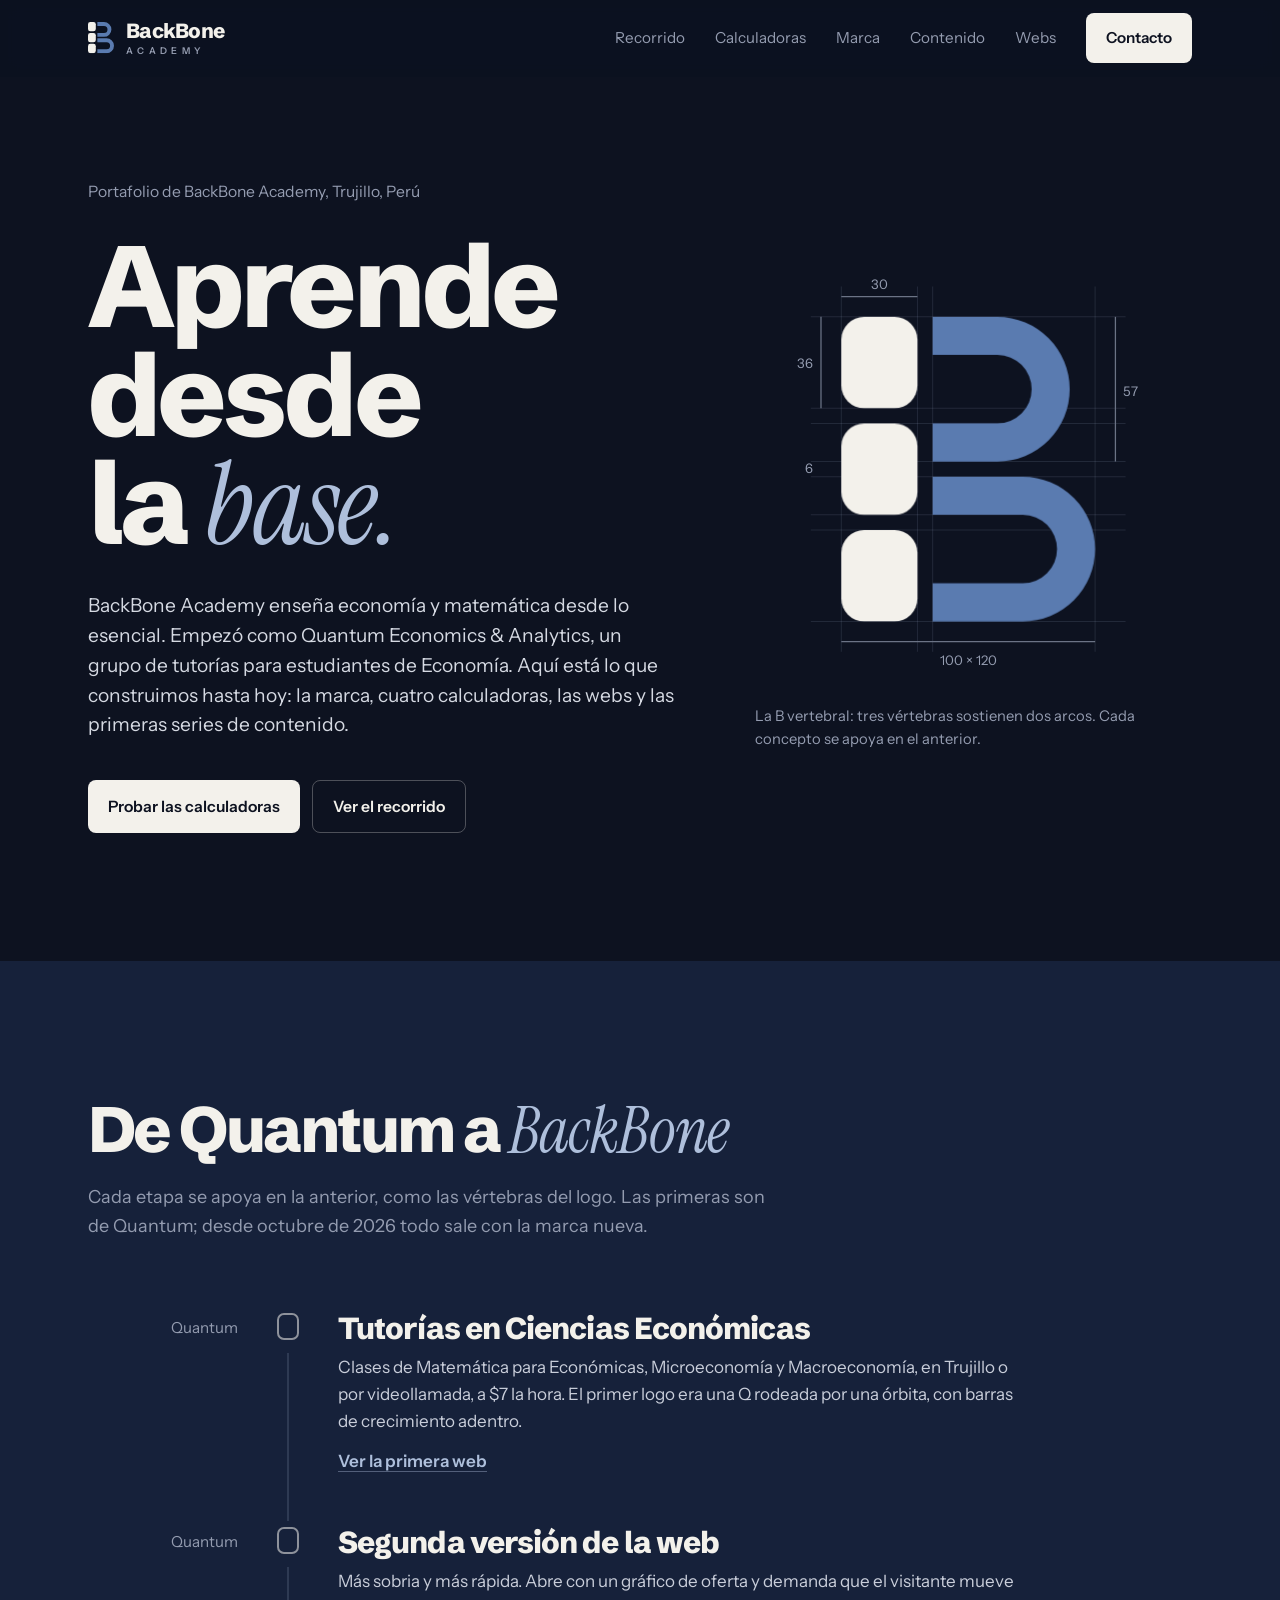
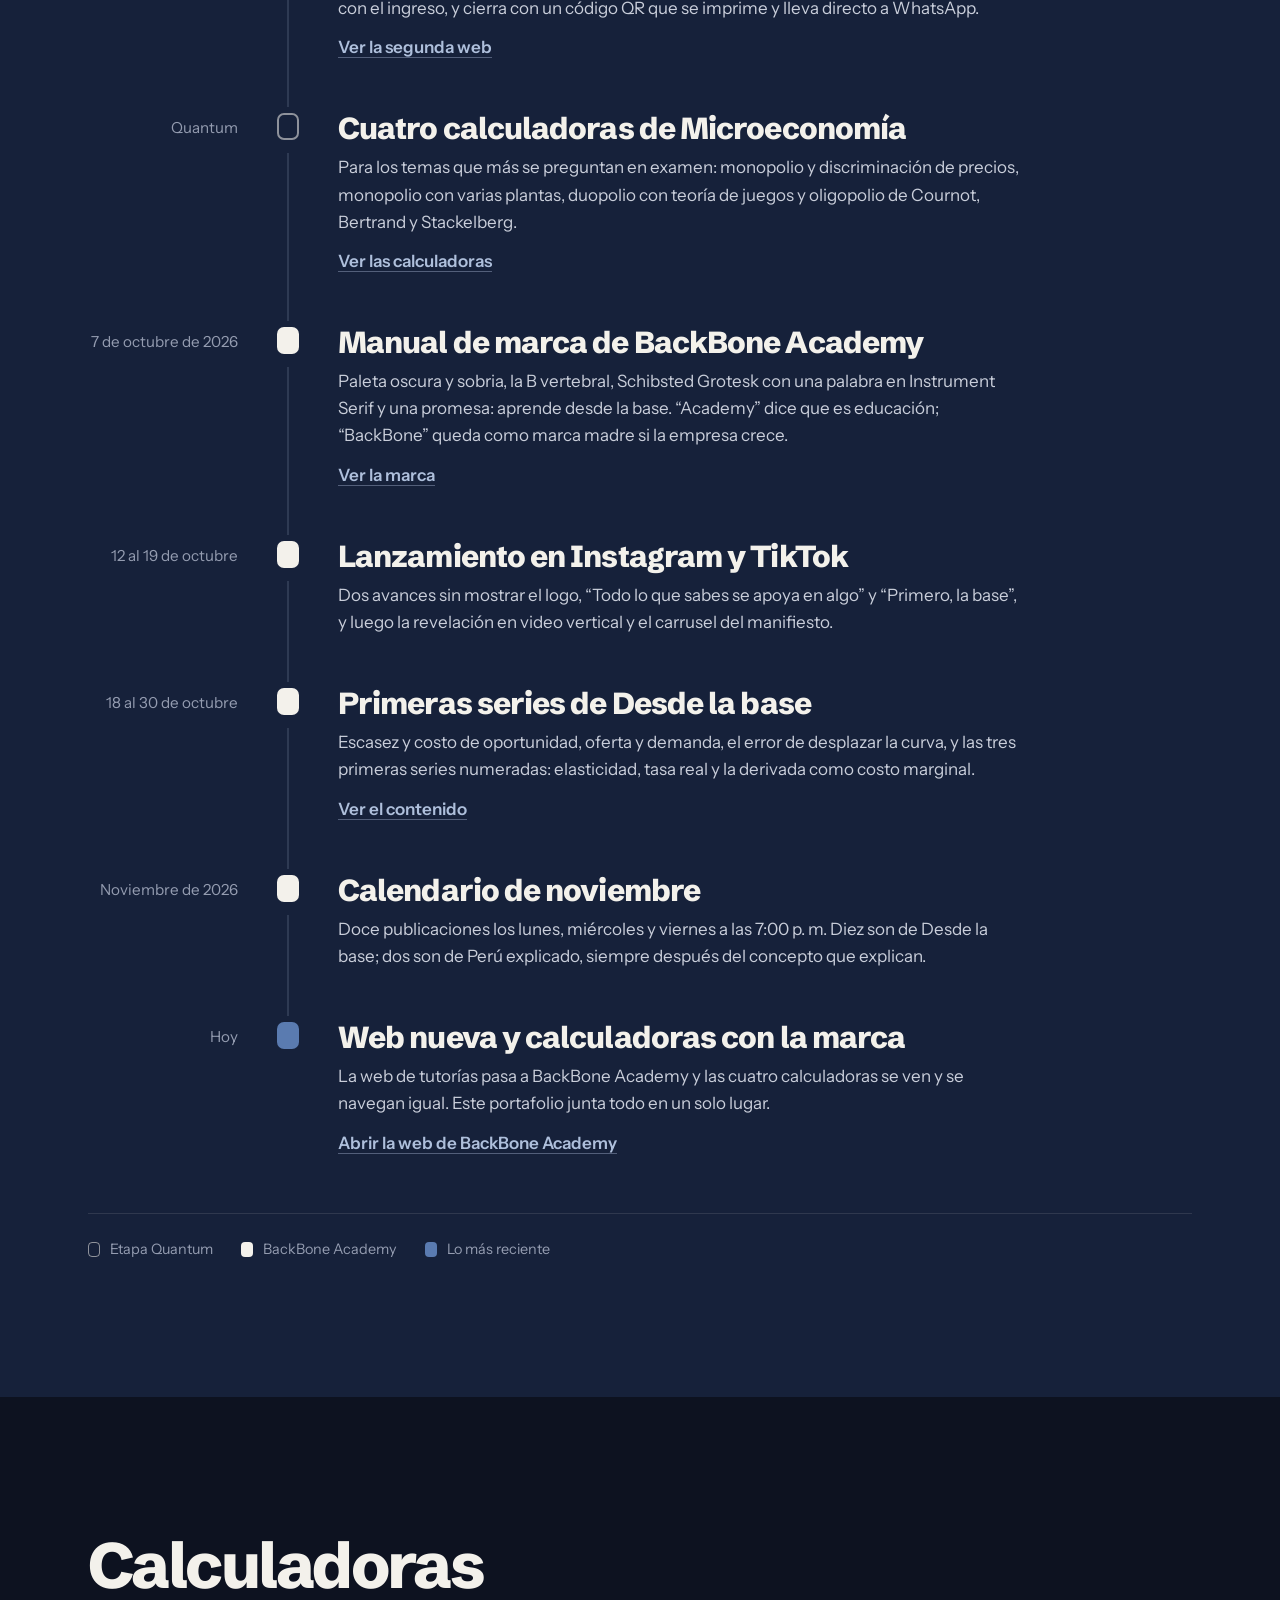
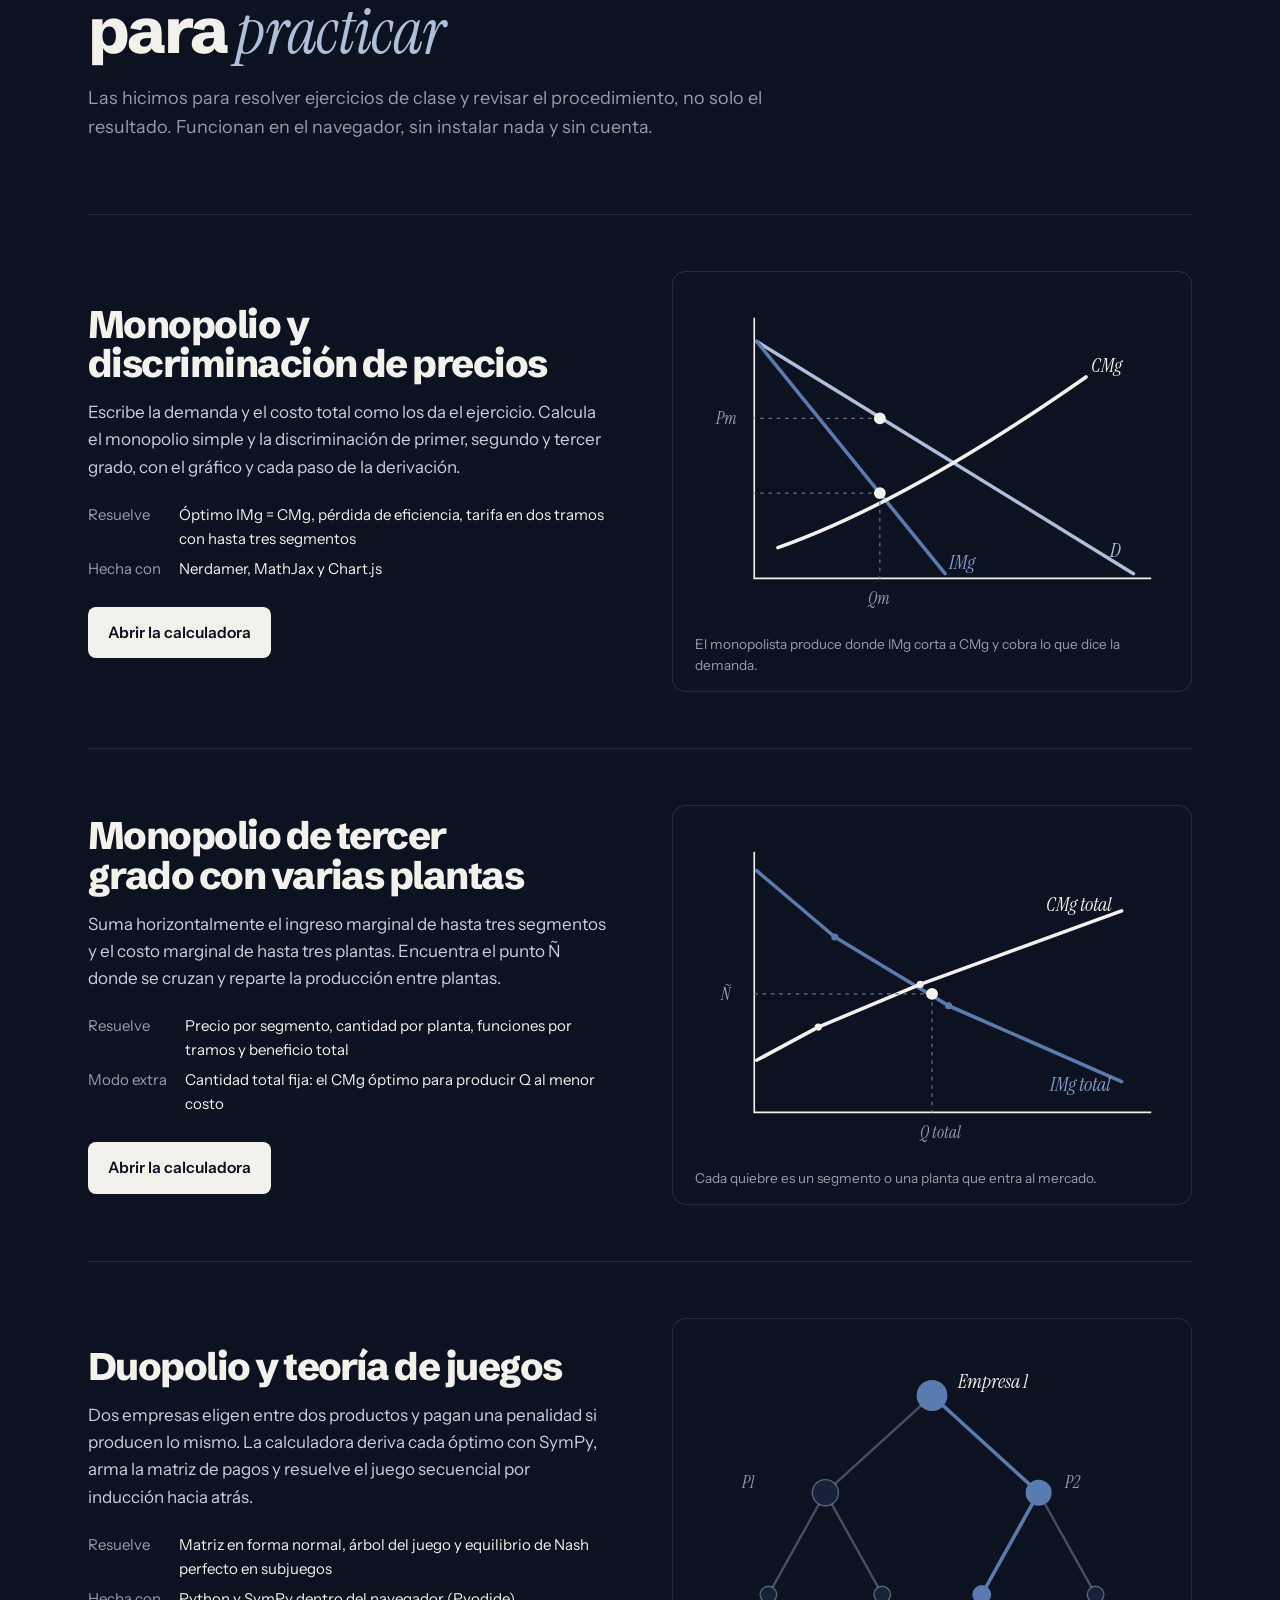
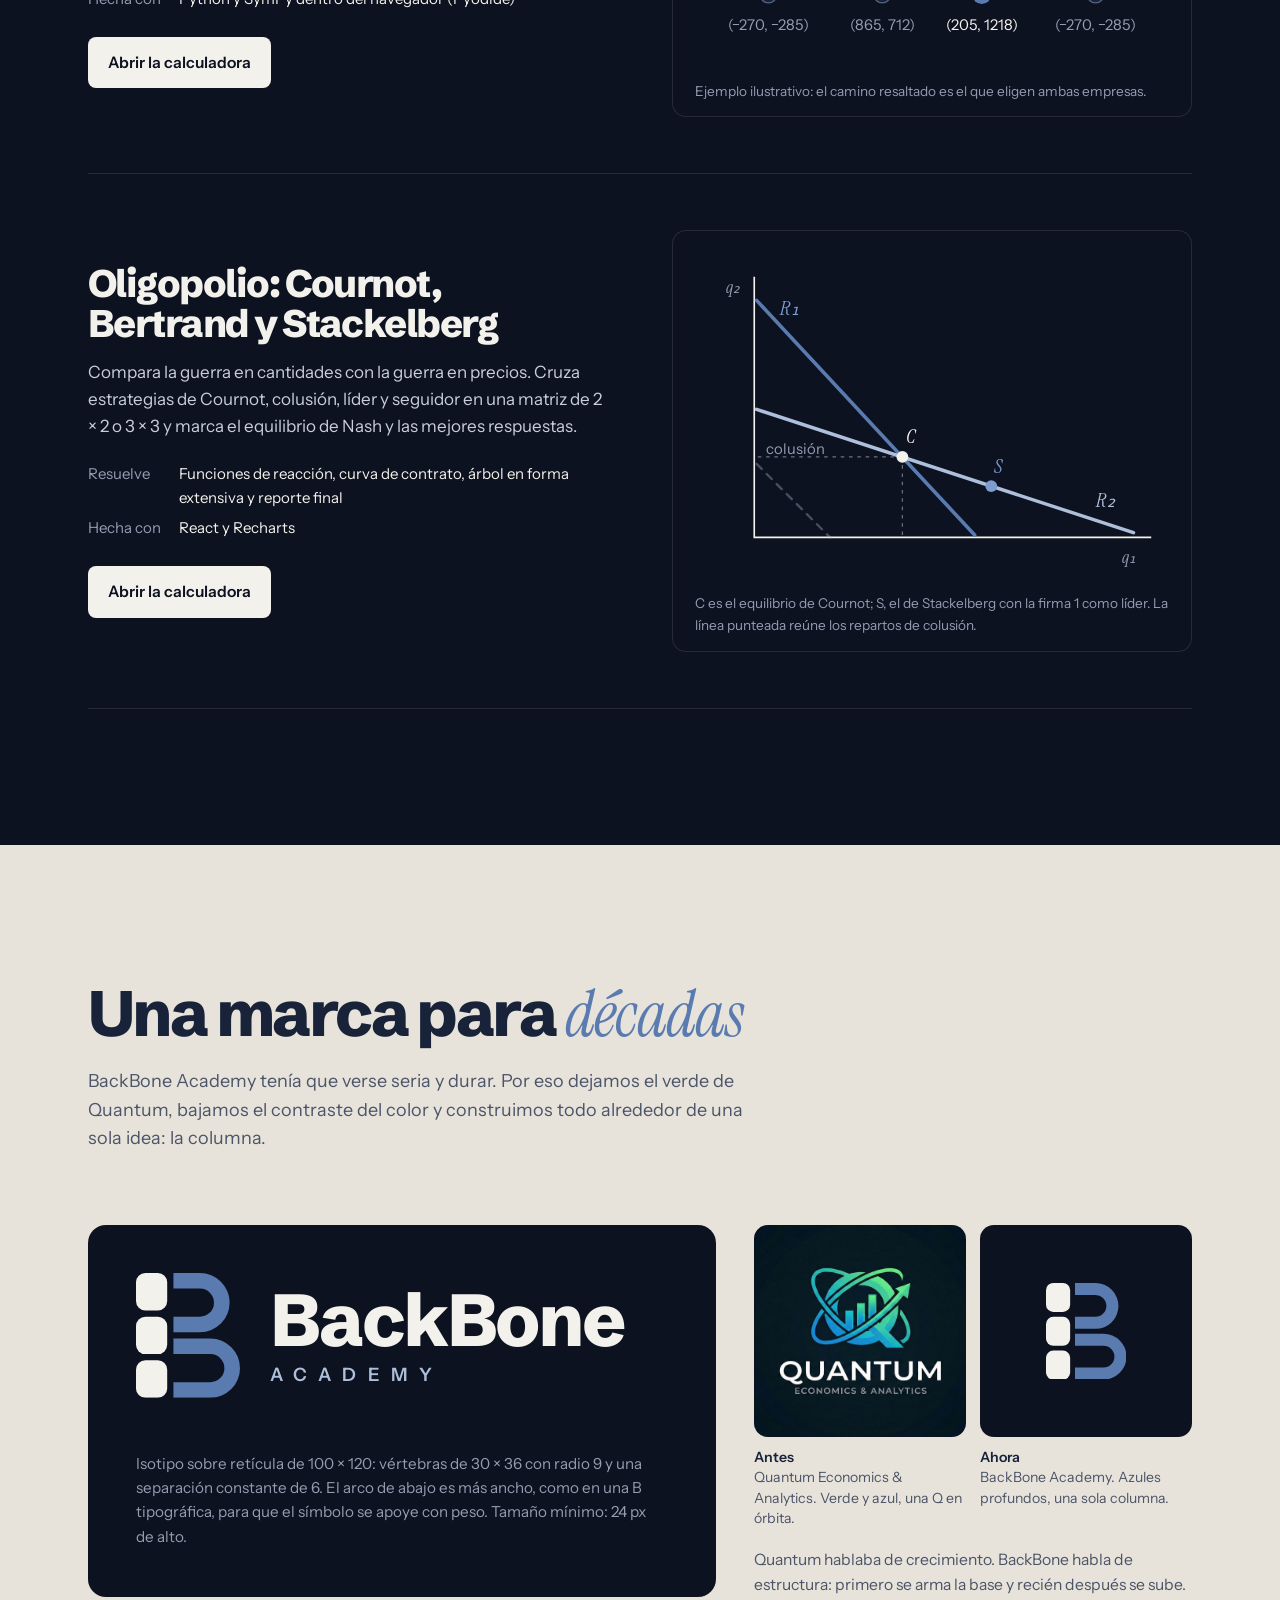
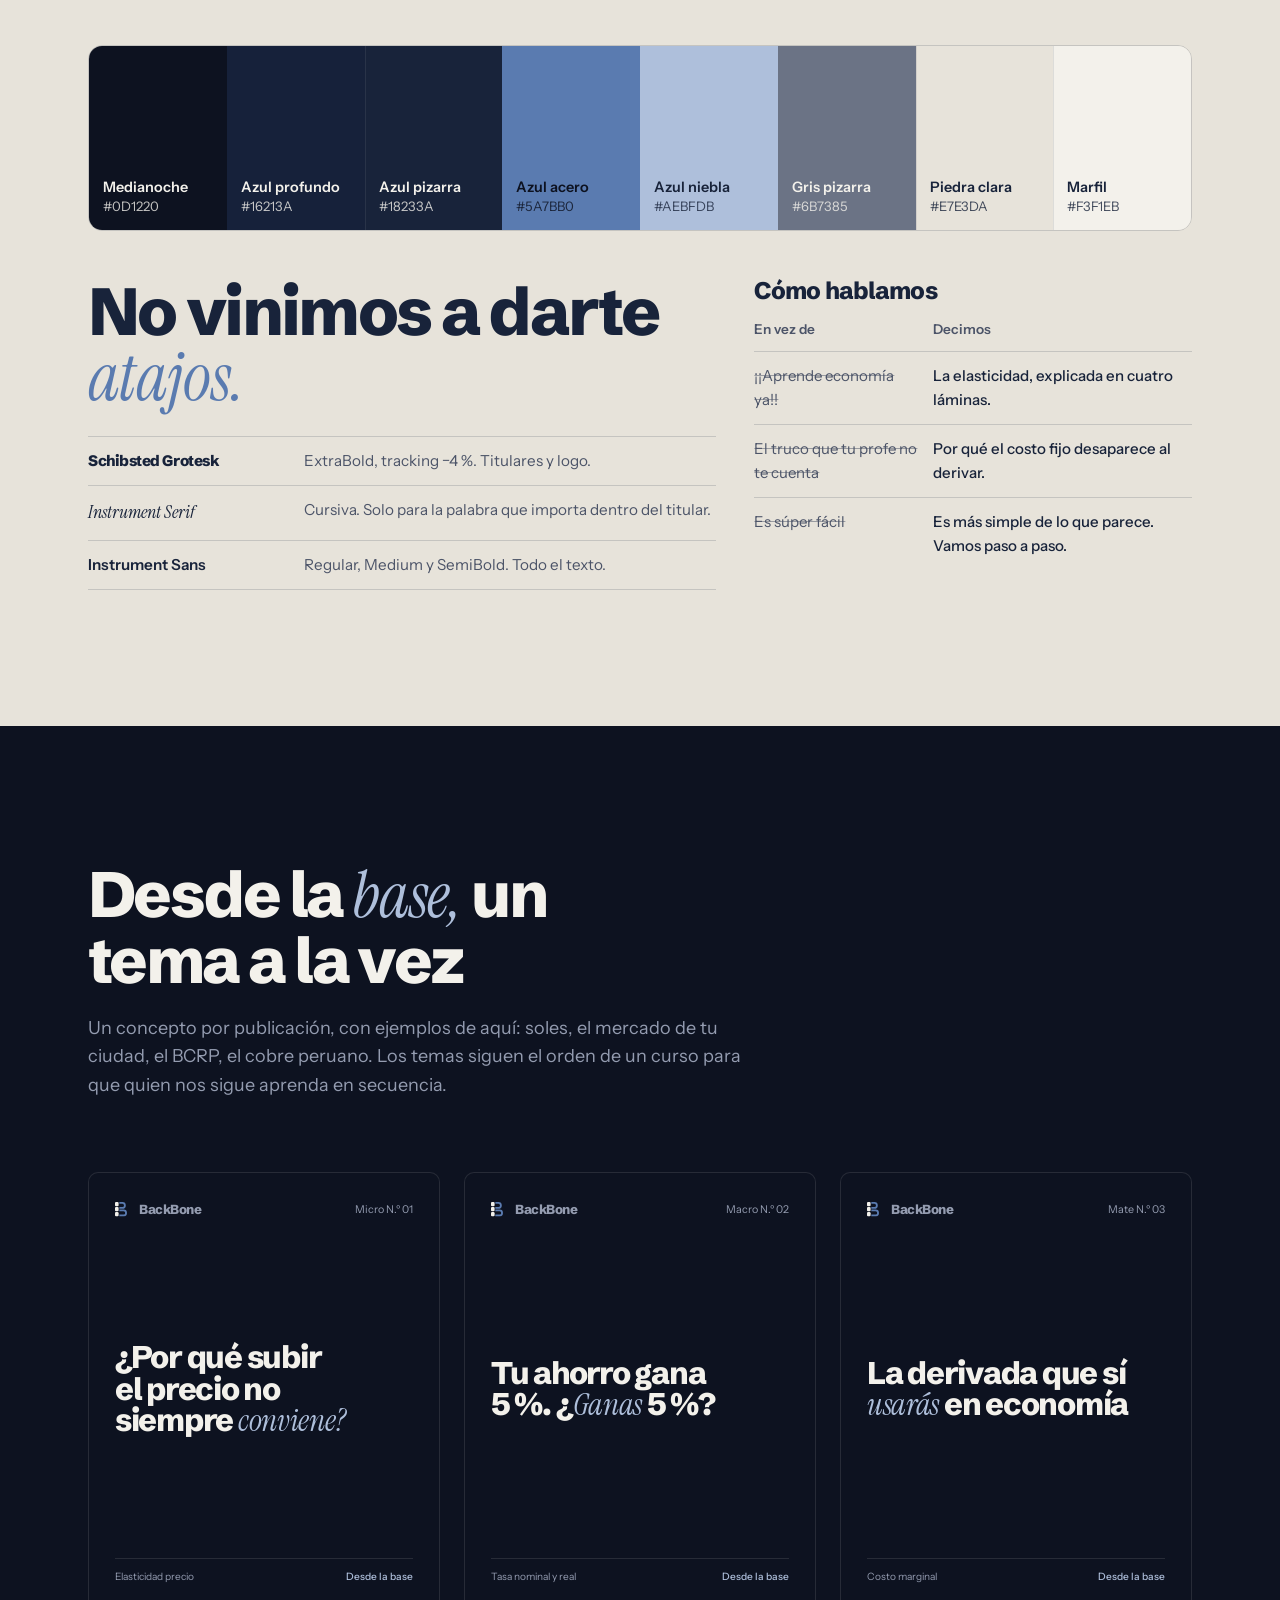
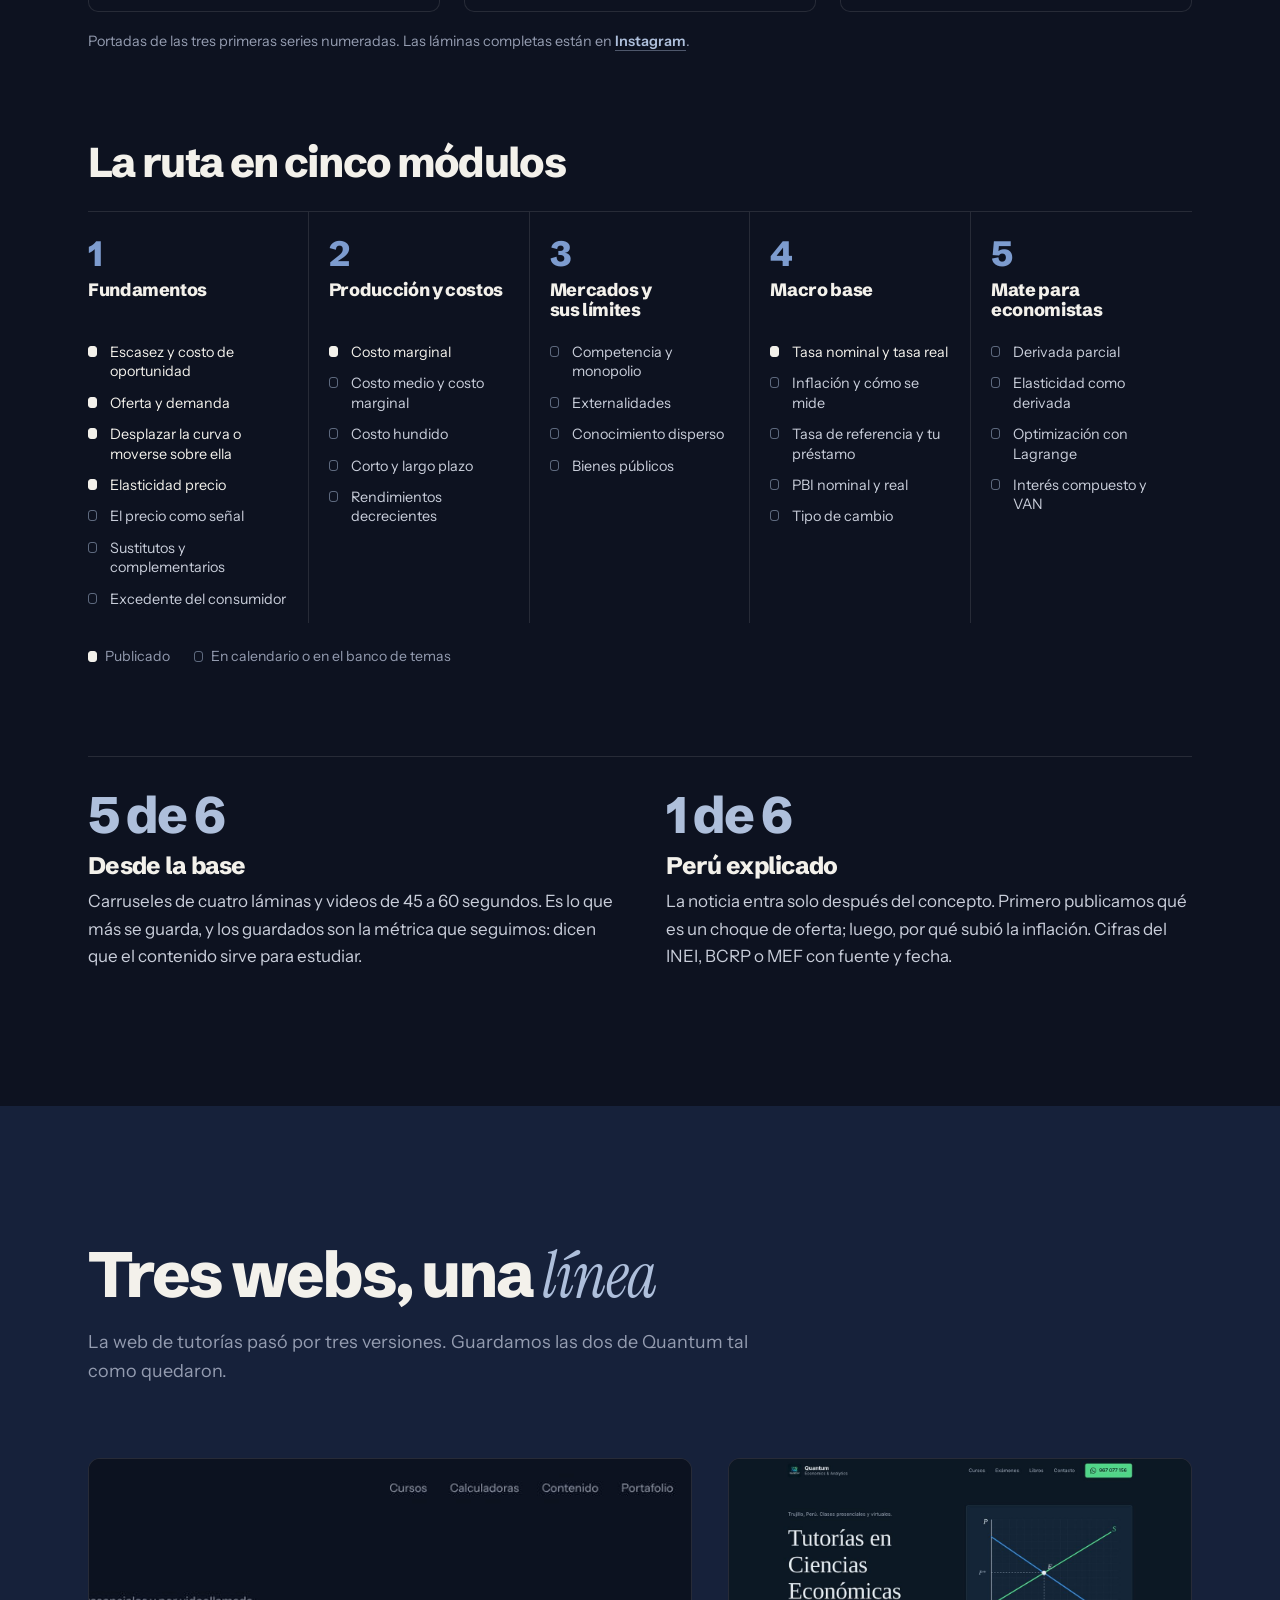
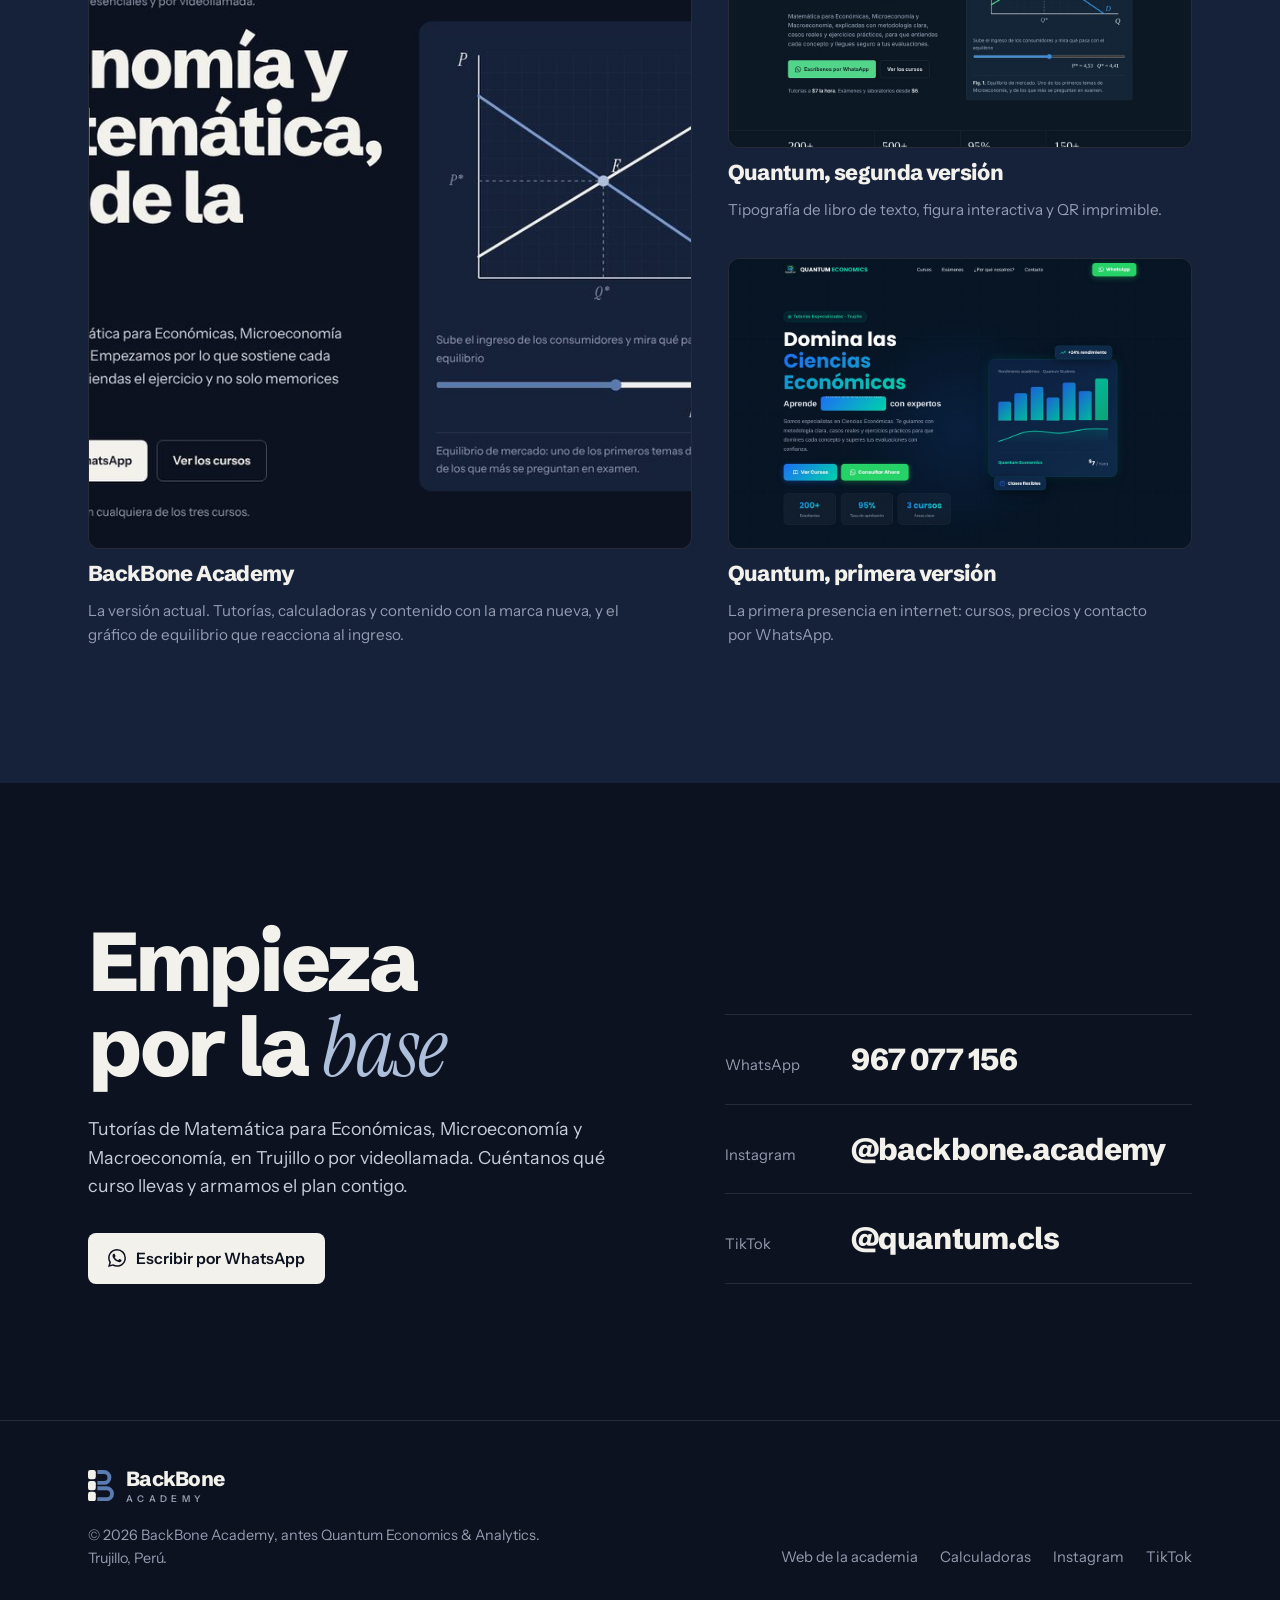
==== index.html @ a8d06985 "Portafolio de BackBone Academy (antes Quantum) Incluye el portafolio, la web de la academia con la m" ====
<!DOCTYPE html>
<html lang="es">
<head>
  <meta charset="UTF-8">
  <meta name="viewport" content="width=device-width, initial-scale=1.0">
  <title>BackBone Academy · Portafolio</title>
  <meta name="description" content="Portafolio de BackBone Academy (antes Quantum Economics & Analytics): marca, calculadoras de microeconomía, webs y contenido para aprender economía y matemática desde la base. Trujillo, Perú.">
  <meta name="theme-color" content="#0D1220">
  <meta property="og:title" content="BackBone Academy · Portafolio">
  <meta property="og:description" content="Economía y matemática, explicadas desde la base. Marca, calculadoras, webs y contenido.">
  <meta property="og:image" content="https://eduquisperodriguez-ship-it.github.io/backbone-academy/assets/img/og.png">
  <meta property="og:url" content="https://eduquisperodriguez-ship-it.github.io/backbone-academy/">
  <meta name="twitter:card" content="summary_large_image">
  <link rel="icon" href="assets/img/favicon.svg" type="image/svg+xml">
  <link rel="preload" href="assets/fonts/schibsted-grotesk-latin-800-normal.woff2" as="font" type="font/woff2" crossorigin>
  <link rel="stylesheet" href="assets/css/fuentes.css">
  <link rel="stylesheet" href="assets/css/backbone.css">

  <style>
    /* ── Hero ───────────────────────────────── */
    .hero { padding: clamp(56px, 8vw, 104px) 0 clamp(72px, 10vw, 128px); }
    .hero-rejilla { display: grid; grid-template-columns: minmax(0, 1.15fr) minmax(0, .85fr); gap: clamp(40px, 6vw, 96px); align-items: center; }
    .hero-lugar { color: var(--gris-claro); margin-bottom: 28px; font-size: .98rem; }
    .hero h1 { font-size: clamp(3.4rem, 9vw, 7.4rem); line-height: .94; margin-bottom: 32px; }
    .hero h1 .serif { letter-spacing: -0.02em; }
    .hero-texto { font-size: 1.2rem; line-height: 1.55; color: #D5D9E2; max-width: 50ch; margin-bottom: 40px; }
    .hero-botones { display: flex; flex-wrap: wrap; gap: 12px; }

    /* La B construida: vértebras que se apilan al cargar */
    .construccion { position: relative; }
    .construccion svg { width: 100%; height: auto; overflow: visible; }
    .construccion .reticula line { stroke: rgba(174,191,219,.13); stroke-width: .4; }
    .construccion .cota { stroke: var(--gris); stroke-width: .5; }
    .construccion .cota-txt { font-family: var(--f-texto); font-size: 5.2px; fill: var(--gris-claro); }
    .construccion .vertebra { fill: var(--marfil); opacity: 0; transform-box: fill-box; animation: apilar .55s cubic-bezier(.2,.8,.2,1) forwards; }
    .construccion .v1 { animation-delay: .55s; }
    .construccion .v2 { animation-delay: .35s; }
    .construccion .v3 { animation-delay: .15s; }
    .construccion .arco { fill: var(--acero); opacity: 0; animation: aparecer .6s ease forwards 1.05s; }
    .construccion .arco2 { animation-delay: 1.25s; }
    .construccion .marcas { opacity: 0; animation: aparecer .8s ease forwards 1.6s; }
    @keyframes apilar { from { opacity: 0; transform: translateY(-14px); } to { opacity: 1; transform: none; } }
    @keyframes aparecer { to { opacity: 1; } }
    .construccion figcaption { margin-top: 18px; font-size: .92rem; color: var(--gris-claro); max-width: 40ch; }

    /* ── Recorrido: la columna ──────────────── */
    .columna { list-style: none; position: relative; }
    .etapa {
      display: grid; grid-template-columns: 150px 44px minmax(0, 1fr);
      column-gap: 28px; position: relative; padding-bottom: 52px;
    }
    .etapa:last-child { padding-bottom: 0; }
    .etapa::before {               /* el canal de la columna */
      content: ''; position: absolute; left: calc(150px + 28px + 21px); top: 40px; bottom: 6px;
      width: 2px; background: rgba(174,191,219,.16);
    }
    .etapa:last-child::before { display: none; }
    .etapa-fecha { font-size: .95rem; color: var(--gris-claro); padding-top: 3px; text-align: right; }
    .etapa-marca { width: 22px; height: 27px; border-radius: 7px; background: var(--marfil); margin: 0 auto; position: relative; z-index: 1; }
    .etapa-quantum .etapa-marca { background: transparent; border: 2px solid rgba(243,241,235,.55); }
    .etapa-hoy .etapa-marca { background: var(--acero); }
    .etapa h3 { font-size: clamp(1.45rem, 2.4vw, 1.9rem); letter-spacing: -0.03em; margin-bottom: 10px; }
    .etapa p { color: #C9CEDA; max-width: 62ch; }
    .etapa .enlace { display: inline-block; margin-top: 12px; }
    .leyenda-columna { display: flex; gap: 28px; flex-wrap: wrap; margin-top: 56px; padding-top: 24px; border-top: 1px solid var(--linea); font-size: .9rem; color: var(--gris-claro); }
    .leyenda-columna span { display: inline-flex; align-items: center; gap: 10px; }
    .leyenda-columna i { width: 12px; height: 15px; border-radius: 4px; background: var(--marfil); display: inline-block; }
    .leyenda-columna i.q { background: transparent; border: 1.5px solid rgba(243,241,235,.55); }
    .leyenda-columna i.h { background: var(--acero); }

    /* ── Herramientas ───────────────────────── */
    .herramienta {
      display: grid; grid-template-columns: minmax(0, 1fr) minmax(0, 1fr);
      gap: clamp(32px, 5vw, 72px); align-items: center;
      padding: clamp(40px, 5vw, 56px) 0; border-top: 1px solid var(--linea);
    }
    .herramienta:last-child { border-bottom: 1px solid var(--linea); }
    .herramienta h3 { font-size: clamp(1.7rem, 3vw, 2.4rem); margin-bottom: 16px; }
    .herramienta > div > p { color: #C9CEDA; max-width: 52ch; }
    .herramienta dl { display: grid; grid-template-columns: auto 1fr; gap: 6px 18px; margin: 22px 0 26px; font-size: .94rem; }
    .herramienta dt { color: var(--gris-claro); }
    .herramienta dd { color: var(--marfil); }
    .lamina {
      background: var(--medianoche); border-radius: 14px; padding: 22px 22px 14px;
      border: 1px solid var(--linea);
    }
    .lamina svg { width: 100%; height: auto; }
    .lamina .eje { stroke: var(--marfil); stroke-width: 1.4; fill: none; }
    .lamina .guia { stroke: var(--gris); stroke-width: 1; stroke-dasharray: 3 4; fill: none; }
    .lamina .c-acero { stroke: var(--acero); stroke-width: 3; fill: none; stroke-linecap: round; stroke-linejoin: round; }
    .lamina .c-niebla { stroke: var(--niebla); stroke-width: 3; fill: none; stroke-linecap: round; stroke-linejoin: round; }
    .lamina .c-marfil { stroke: var(--marfil); stroke-width: 3; fill: none; stroke-linecap: round; stroke-linejoin: round; }
    .lamina .c-tenue { stroke: rgba(174,191,219,.35); stroke-width: 2; fill: none; stroke-linecap: round; }
    .lamina .punto { fill: var(--marfil); }
    .lamina .t { font-family: var(--f-serif); font-style: italic; font-size: 17px; fill: var(--marfil); }
    .lamina .t-acero { fill: var(--acero-vivo); }
    .lamina .t-niebla { fill: var(--niebla); }
    .lamina .t-gris { fill: var(--gris-claro); font-size: 14px; }
    .lamina .t-sans { font-family: var(--f-texto); font-style: normal; font-size: 12.5px; fill: var(--gris-claro); }
    .lamina .nodo { fill: var(--profundo); stroke: rgba(174,191,219,.45); stroke-width: 1.2; }
    .lamina .nodo-on { fill: var(--acero); stroke: none; }
    .lamina figcaption { font-size: .85rem; color: var(--gris-claro); margin-top: 8px; }

    /* ── Marca (fondo piedra) ───────────────── */
    .marca-rejilla { display: grid; grid-template-columns: repeat(12, minmax(0, 1fr)); gap: clamp(28px, 4vw, 48px) clamp(20px, 3vw, 40px); }
    .bloque-logo { grid-column: span 7; background: var(--medianoche); color: var(--marfil); border-radius: 18px; padding: clamp(28px, 4vw, 48px); display: flex; flex-direction: column; justify-content: space-between; gap: 40px; }
    .bloque-logo .lockup { display: flex; align-items: center; gap: clamp(18px, 3vw, 30px); }
    .bloque-logo .lockup svg { width: clamp(64px, 9vw, 104px); height: auto; }
    .bloque-logo .lockup .logo-nombre { font-size: clamp(2.6rem, 6.2vw, 4.6rem); letter-spacing: -0.035em; line-height: .9; }
    .bloque-logo .lockup .logo-academy { font-size: clamp(.8rem, 1.6vw, 1.15rem); letter-spacing: .62em; margin-top: 12px; color: var(--niebla); }
    .bloque-logo p { color: var(--gris-claro); font-size: .95rem; max-width: 52ch; }
    .bloque-antes { grid-column: span 5; display: flex; flex-direction: column; gap: 18px; }
    .antes-despues { display: grid; grid-template-columns: 1fr 1fr; gap: 14px; }
    .antes-despues figure { display: flex; flex-direction: column; gap: 10px; }
    .antes-despues .marco { aspect-ratio: 1; border-radius: 14px; overflow: hidden; background: var(--medianoche); display: grid; place-items: center; }
    .antes-despues .marco img { width: 100%; height: 100%; object-fit: cover; }
    .antes-despues .marco svg { width: 38%; }
    .antes-despues figcaption { font-size: .88rem; color: var(--gris-oscuro); line-height: 1.45; }
    .antes-despues figcaption strong { color: var(--pizarra); font-weight: 600; display: block; }
    .bloque-antes > p { font-size: .98rem; color: var(--gris-oscuro); }

    .paleta { grid-column: span 12; display: grid; grid-template-columns: repeat(8, minmax(0, 1fr)); border-radius: 14px; overflow: hidden; border: 1px solid var(--linea-clara); }
    .muestra { aspect-ratio: 3 / 4; padding: 14px; display: flex; flex-direction: column; justify-content: flex-end; font-size: .82rem; line-height: 1.35; }
    .muestra strong { display: block; font-weight: 600; font-size: .9rem; overflow-wrap: anywhere; }
    .muestra code { font-family: var(--f-texto); opacity: .8; }

    .tipos { grid-column: span 7; }
    .tipos .specimen { font-family: var(--f-titular); font-weight: 800; letter-spacing: -0.04em; font-size: clamp(2.4rem, 5.2vw, 4.2rem); line-height: .98; color: var(--pizarra); margin-bottom: 26px; }
    .tipos ul { list-style: none; border-top: 1px solid var(--linea-clara); }
    .tipos li { display: grid; grid-template-columns: 200px 1fr; gap: 16px; padding: 12px 0; border-bottom: 1px solid var(--linea-clara); font-size: .95rem; color: var(--gris-oscuro); }
    .tipos li b { color: var(--pizarra); font-weight: 600; }
    .tipos .f1 { font-family: var(--f-titular); font-weight: 800; letter-spacing: -0.03em; }
    .tipos .f2 { font-family: var(--f-serif); font-style: italic; font-size: 1.15rem; font-weight: 400; }
    .voz { grid-column: span 5; }
    .voz h3 { font-size: 1.5rem; letter-spacing: -0.03em; margin-bottom: 16px; color: var(--pizarra); }
    .voz table { width: 100%; border-collapse: collapse; font-size: .94rem; }
    .voz th { text-align: left; font-weight: 600; color: var(--gris-oscuro); padding: 0 0 10px; font-size: .85rem; }
    .voz td { padding: 12px 12px 12px 0; border-top: 1px solid var(--linea-clara); vertical-align: top; }
    .voz td:first-child { color: var(--gris-oscuro); text-decoration: line-through; text-decoration-color: rgba(76,84,104,.5); }
    .voz td:last-child { color: var(--pizarra); font-weight: 500; }

    /* ── Contenido ──────────────────────────── */
    .portadas { display: grid; grid-template-columns: repeat(3, minmax(0, 1fr)); gap: clamp(14px, 2vw, 24px); margin-bottom: 18px; }
    .portada {
      aspect-ratio: 4 / 5; border-radius: 10px; background: var(--medianoche);
      border: 1px solid var(--linea);
      padding: clamp(16px, 2.2vw, 26px); display: flex; flex-direction: column; justify-content: space-between;
      container-type: inline-size;
    }
    .portada-arriba { display: flex; justify-content: space-between; align-items: center; font-size: clamp(.62rem, 3.6cqi, .8rem); color: var(--gris-claro); }
    .portada-arriba .logo svg { width: 12px; }
    .portada-arriba .logo-nombre { font-size: clamp(.7rem, 4.4cqi, .95rem); }
    .portada h3 { font-size: clamp(1.3rem, 10.5cqi, 2.4rem); line-height: 1; letter-spacing: -0.04em; }
    .portada-abajo { display: flex; justify-content: space-between; align-items: flex-end; font-size: clamp(.6rem, 3.4cqi, .78rem); color: var(--gris-claro); border-top: 1px solid var(--linea); padding-top: 10px; }
    .portada-abajo b { color: var(--niebla); font-weight: 500; }
    .nota { font-size: .9rem; color: var(--gris-claro); margin-bottom: clamp(56px, 7vw, 88px); }

    .ruta { display: grid; grid-template-columns: repeat(5, minmax(0, 1fr)); gap: 0; border-top: 1px solid var(--linea); }
    .modulo { padding: 24px 20px 8px 0; border-right: 1px solid var(--linea); }
    .modulo + .modulo { padding-left: 20px; }
    .modulo:last-child { border-right: 0; }
    .modulo-num { font-family: var(--f-titular); font-weight: 800; font-size: 2.2rem; letter-spacing: -0.04em; line-height: 1; color: var(--acero-vivo); margin-bottom: 8px; }
    .modulo h3 { font-size: 1.12rem; letter-spacing: -0.02em; line-height: 1.15; margin-bottom: 16px; min-height: 2.3em; }
    .modulo ul { list-style: none; }
    .modulo li { display: grid; grid-template-columns: 12px 1fr; gap: 10px; align-items: start; font-size: .9rem; line-height: 1.35; padding: 6px 0; color: #C9CEDA; }
    .modulo li::before { content: ''; width: 9px; height: 11px; border-radius: 3px; margin-top: 3px; border: 1.5px solid rgba(174,191,219,.5); }
    .modulo li.hecho::before { background: var(--marfil); border-color: var(--marfil); }
    .modulo li.hecho { color: var(--marfil); }
    .ruta-leyenda { display: flex; gap: 24px; flex-wrap: wrap; margin-top: 22px; font-size: .88rem; color: var(--gris-claro); }
    .ruta-leyenda span { display: inline-flex; align-items: center; gap: 8px; }
    .ruta-leyenda i { width: 9px; height: 11px; border-radius: 3px; border: 1.5px solid rgba(174,191,219,.5); display: inline-block; }
    .ruta-leyenda i.h { background: var(--marfil); border-color: var(--marfil); }

    .lineas { display: grid; grid-template-columns: 1fr 1fr; gap: clamp(24px, 4vw, 56px); margin-top: clamp(56px, 7vw, 88px); padding-top: 32px; border-top: 1px solid var(--linea); }
    .lineas h3 { font-size: 1.5rem; letter-spacing: -0.03em; margin-bottom: 10px; }
    .lineas p { color: #C9CEDA; max-width: 52ch; }
    .lineas .peso { font-family: var(--f-titular); font-weight: 800; font-size: 3.2rem; letter-spacing: -0.04em; line-height: 1; margin-bottom: 14px; color: var(--niebla); }

    /* ── Webs ───────────────────────────────── */
    .webs { display: grid; grid-template-columns: 1.3fr 1fr; grid-template-rows: auto auto; gap: clamp(20px, 3vw, 36px); }
    .web { display: flex; flex-direction: column; gap: 14px; text-decoration: none; }
    .web:first-child { grid-row: span 2; }
    .web-captura { border-radius: 12px; overflow: hidden; border: 1px solid var(--linea); background: var(--medianoche); aspect-ratio: 16 / 10; }
    .web:first-child .web-captura { aspect-ratio: auto; flex: 1; min-height: 320px; }
    .web-captura img { width: 100%; height: 100%; object-fit: cover; object-position: top center; transition: transform .5s cubic-bezier(.2,.8,.2,1); }
    .web:hover .web-captura img { transform: scale(1.015); }
    .web h3 { font-size: 1.35rem; letter-spacing: -0.03em; }
    .web p { font-size: .95rem; color: var(--gris-claro); max-width: 56ch; }
    .web:hover h3 { text-decoration: underline; text-underline-offset: 5px; text-decoration-thickness: 2px; text-decoration-color: var(--acero); }

    /* ── Contacto ───────────────────────────── */
    .contacto-rejilla { display: grid; grid-template-columns: minmax(0, 1.2fr) minmax(0, 1fr); gap: clamp(40px, 6vw, 96px); align-items: end; }
    .contacto h2 { font-size: clamp(2.6rem, 6.5vw, 5.4rem); margin-bottom: 24px; }
    .contacto-texto { color: #C9CEDA; font-size: 1.12rem; max-width: 48ch; margin-bottom: 32px; }
    .canales { list-style: none; border-top: 1px solid var(--linea); }
    .canales li { border-bottom: 1px solid var(--linea); }
    .canales a { display: grid; grid-template-columns: 110px 1fr; gap: 16px; align-items: baseline; padding: 20px 0; text-decoration: none; }
    .canales span { color: var(--gris-claro); font-size: .92rem; }
    .canales strong { font-family: var(--f-titular); font-weight: 800; letter-spacing: -0.03em; font-size: clamp(1.3rem, 2.6vw, 1.9rem); transition: color .15s; }
    .canales a:hover strong { color: var(--niebla); }

    /* ── Responsive ─────────────────────────── */
    @media (max-width: 1020px) {
      .hero-rejilla, .herramienta, .contacto-rejilla { grid-template-columns: 1fr; }
      .construccion { max-width: 440px; }
      .bloque-logo, .bloque-antes, .tipos, .voz { grid-column: span 12; }
      .paleta { grid-template-columns: repeat(4, minmax(0, 1fr)); }
      .ruta { grid-template-columns: 1fr 1fr; }
      .modulo, .modulo + .modulo { padding: 24px 20px 16px 0; border-right: 0; border-bottom: 1px solid var(--linea); }
      .modulo:nth-child(odd) { border-right: 1px solid var(--linea); }
      .modulo:nth-child(even) { padding-left: 20px; }
      .modulo h3 { min-height: 0; }
      .webs { grid-template-columns: 1fr; }
      .web:first-child { grid-row: auto; }
      .web:first-child .web-captura { aspect-ratio: 16 / 10; min-height: 0; }
    }
    @media (max-width: 720px) {
      .etapa { grid-template-columns: 30px minmax(0, 1fr); column-gap: 18px; }
      .etapa::before { left: 14px; top: 34px; }
      .etapa-fecha { grid-column: 2; grid-row: 1; text-align: left; padding: 0 0 4px; }
      .etapa > div:last-child { grid-column: 2; grid-row: 2; }
      .etapa > .etapa-marca { grid-column: 1; grid-row: 1 / span 2; margin: 0 auto; }
      .portadas { grid-template-columns: 1fr 1fr; }
      .portada:last-child { display: none; }
      .ruta { grid-template-columns: 1fr; }
      .modulo, .modulo + .modulo, .modulo:nth-child(even) { padding: 22px 0 14px; border-right: 0; }
      .modulo:nth-child(odd) { border-right: 0; }
      .lineas { grid-template-columns: 1fr; }
      .tipos li { grid-template-columns: 1fr; gap: 2px; }
      .canales a { grid-template-columns: 1fr; gap: 2px; }
      .antes-despues { gap: 10px; }
    }
  </style>
</head>
<body>

<a class="saltar" href="#contenido">Saltar al contenido</a>

<svg width="0" height="0" style="position:absolute" aria-hidden="true">
  <symbol id="b" viewBox="0 0 100 120">
    <g fill="#F3F1EB"><rect width="30" height="36" rx="9"/><rect y="42" width="30" height="36" rx="9"/><rect y="84" width="30" height="36" rx="9"/></g>
    <g fill="#5A7BB0"><path d="M36 0H61.5A28.5 28.5 0 0 1 61.5 57H36V42H61.5A13.5 13.5 0 0 0 61.5 15H36Z"/><path d="M36 63H71.5A28.5 28.5 0 0 1 71.5 120H36V105H71.5A13.5 13.5 0 0 0 71.5 78H36Z"/></g>
  </symbol>
  <symbol id="wa" viewBox="0 0 24 24"><path fill="currentColor" d="M17.47 14.38c-.3-.15-1.76-.87-2.03-.97-.27-.1-.47-.15-.67.15-.2.3-.77.97-.94 1.16-.17.2-.35.22-.64.08-.3-.15-1.26-.46-2.39-1.48-.88-.79-1.48-1.76-1.65-2.06-.17-.3-.02-.46.13-.6.13-.14.3-.35.45-.52.15-.18.2-.3.3-.5.1-.2.05-.37-.03-.52-.07-.15-.67-1.61-.91-2.2-.24-.58-.49-.5-.67-.51h-.57c-.2 0-.52.07-.79.37-.27.3-1.04 1.02-1.04 2.48s1.06 2.88 1.21 3.07c.15.2 2.1 3.2 5.08 4.49.71.31 1.26.49 1.7.63.71.22 1.36.19 1.87.12.57-.09 1.76-.72 2-1.42.25-.69.25-1.29.18-1.41-.08-.12-.28-.2-.57-.35M12.05 21.79h0a9.87 9.87 0 0 1-5.03-1.38l-.36-.21-3.74.98 1-3.65-.24-.37a9.86 9.86 0 0 1-1.51-5.26c0-5.45 4.44-9.88 9.89-9.88a9.82 9.82 0 0 1 6.99 2.9 9.82 9.82 0 0 1 2.89 6.99c0 5.45-4.44 9.88-9.89 9.88M20.47 3.49A11.82 11.82 0 0 0 12.05 0C5.5 0 .16 5.34.16 11.89c0 2.1.55 4.14 1.59 5.95L.06 24l6.3-1.65a11.88 11.88 0 0 0 5.68 1.45h0c6.56 0 11.89-5.34 11.9-11.9a11.82 11.82 0 0 0-3.48-8.41z"/></symbol>
</svg>

<header class="cabecera" id="cabecera">
  <div class="envoltura cabecera-fila">
    <a class="logo" href="#" aria-label="BackBone Academy, inicio">
      <svg viewBox="0 0 100 120" aria-hidden="true"><use href="#b"/></svg>
      <span class="logo-texto"><span class="logo-nombre">BackBone</span><span class="logo-academy">ACADEMY</span></span>
    </a>
    <nav aria-label="Principal">
      <ul class="menu">
        <li><a href="#recorrido">Recorrido</a></li>
        <li><a href="#herramientas">Calculadoras</a></li>
        <li><a href="#marca">Marca</a></li>
        <li><a href="#contenido-redes">Contenido</a></li>
        <li><a href="#webs">Webs</a></li>
        <li><a class="boton" href="#contacto">Contacto</a></li>
      </ul>
    </nav>
    <button class="hamburguesa" id="hamburguesa" aria-label="Abrir menú" aria-expanded="false" aria-controls="menu-movil"><span></span></button>
  </div>
  <nav class="menu-movil" id="menu-movil" aria-label="Menú móvil">
    <a href="#recorrido">Recorrido</a>
    <a href="#herramientas">Calculadoras</a>
    <a href="#marca">Marca</a>
    <a href="#contenido-redes">Contenido</a>
    <a href="#webs">Webs</a>
    <a href="#contacto">Contacto</a>
  </nav>
</header>

<main id="contenido">

<!-- ── Hero ─────────────────────────────────────────── -->
<section class="hero">
  <div class="envoltura hero-rejilla">
    <div>
      <p class="hero-lugar">Portafolio de BackBone Academy, Trujillo, Perú</p>
      <h1>Aprende desde la <span class="serif">base.</span></h1>
      <p class="hero-texto">
        BackBone Academy enseña economía y matemática desde lo esencial. Empezó como
        Quantum Economics &amp; Analytics, un grupo de tutorías para estudiantes de Economía.
        Aquí está lo que construimos hasta hoy: la marca, cuatro calculadoras, las webs
        y las primeras series de contenido.
      </p>
      <div class="hero-botones">
        <a class="boton" href="#herramientas">Probar las calculadoras</a>
        <a class="boton boton-linea" href="#recorrido">Ver el recorrido</a>
      </div>
    </div>

    <figure class="construccion">
      <svg viewBox="-34 -22 172 168" role="img" aria-label="Construcción del logo: tres vértebras y dos arcos forman una B">
        <g class="reticula">
          <line x1="0" y1="-12" x2="0" y2="132"/><line x1="30" y1="-12" x2="30" y2="132"/>
          <line x1="36" y1="-12" x2="36" y2="132"/><line x1="100" y1="-12" x2="100" y2="132"/>
          <line x1="-12" y1="0" x2="112" y2="0"/><line x1="-12" y1="36" x2="112" y2="36"/>
          <line x1="-12" y1="42" x2="112" y2="42"/><line x1="-12" y1="57" x2="112" y2="57"/>
          <line x1="-12" y1="63" x2="112" y2="63"/><line x1="-12" y1="78" x2="112" y2="78"/>
          <line x1="-12" y1="84" x2="112" y2="84"/><line x1="-12" y1="120" x2="112" y2="120"/>
        </g>
        <rect class="vertebra v1" x="0" y="0" width="30" height="36" rx="9"/>
        <rect class="vertebra v2" x="0" y="42" width="30" height="36" rx="9"/>
        <rect class="vertebra v3" x="0" y="84" width="30" height="36" rx="9"/>
        <path class="arco" d="M36 0H61.5A28.5 28.5 0 0 1 61.5 57H36V42H61.5A13.5 13.5 0 0 0 61.5 15H36Z"/>
        <path class="arco arco2" d="M36 63H71.5A28.5 28.5 0 0 1 71.5 120H36V105H71.5A13.5 13.5 0 0 0 71.5 78H36Z"/>
        <g class="marcas">
          <line class="cota" x1="0" y1="-8" x2="30" y2="-8"/><text class="cota-txt" x="15" y="-11" text-anchor="middle">30</text>
          <line class="cota" x1="-8" y1="0" x2="-8" y2="36"/><text class="cota-txt" x="-11" y="20" text-anchor="end">36</text>
          <text class="cota-txt" x="-11" y="61.5" text-anchor="end">6</text>
          <line class="cota" x1="108" y1="0" x2="108" y2="57"/><text class="cota-txt" x="111" y="31">57</text>
          <line class="cota" x1="0" y1="128" x2="100" y2="128"/><text class="cota-txt" x="50" y="137" text-anchor="middle">100 × 120</text>
        </g>
      </svg>
      <figcaption>La B vertebral: tres vértebras sostienen dos arcos. Cada concepto se apoya en el anterior.</figcaption>
    </figure>
  </div>
</section>

<!-- ── Recorrido ────────────────────────────────────── -->
<section class="seccion seccion-alterna" id="recorrido">
  <div class="envoltura">
    <div class="encabezado">
      <h2>De Quantum a <span class="serif">BackBone</span></h2>
      <p>Cada etapa se apoya en la anterior, como las vértebras del logo. Las primeras son de Quantum; desde octubre de 2026 todo sale con la marca nueva.</p>
    </div>

    <ol class="columna">
      <li class="etapa etapa-quantum">
        <div class="etapa-fecha">Quantum</div>
        <div class="etapa-marca" aria-hidden="true"></div>
        <div>
          <h3>Tutorías en Ciencias Económicas</h3>
          <p>Clases de Matemática para Económicas, Microeconomía y Macroeconomía, en Trujillo o por videollamada, a $7 la hora. El primer logo era una Q rodeada por una órbita, con barras de crecimiento adentro.</p>
          <a class="enlace" href="archivo/quantum-v1/">Ver la primera web</a>
        </div>
      </li>
      <li class="etapa etapa-quantum">
        <div class="etapa-fecha">Quantum</div>
        <div class="etapa-marca" aria-hidden="true"></div>
        <div>
          <h3>Segunda versión de la web</h3>
          <p>Más sobria y más rápida. Abre con un gráfico de oferta y demanda que el visitante mueve con el ingreso, y cierra con un código QR que se imprime y lleva directo a WhatsApp.</p>
          <a class="enlace" href="archivo/quantum-v2/">Ver la segunda web</a>
        </div>
      </li>
      <li class="etapa etapa-quantum">
        <div class="etapa-fecha">Quantum</div>
        <div class="etapa-marca" aria-hidden="true"></div>
        <div>
          <h3>Cuatro calculadoras de Microeconomía</h3>
          <p>Para los temas que más se preguntan en examen: monopolio y discriminación de precios, monopolio con varias plantas, duopolio con teoría de juegos y oligopolio de Cournot, Bertrand y Stackelberg.</p>
          <a class="enlace" href="#herramientas">Ver las calculadoras</a>
        </div>
      </li>
      <li class="etapa">
        <div class="etapa-fecha">7 de octubre de 2026</div>
        <div class="etapa-marca" aria-hidden="true"></div>
        <div>
          <h3>Manual de marca de BackBone Academy</h3>
          <p>Paleta oscura y sobria, la B vertebral, Schibsted Grotesk con una palabra en Instrument Serif y una promesa: aprende desde la base. “Academy” dice que es educación; “BackBone” queda como marca madre si la empresa crece.</p>
          <a class="enlace" href="#marca">Ver la marca</a>
        </div>
      </li>
      <li class="etapa">
        <div class="etapa-fecha">12 al 19 de octubre</div>
        <div class="etapa-marca" aria-hidden="true"></div>
        <div>
          <h3>Lanzamiento en Instagram y TikTok</h3>
          <p>Dos avances sin mostrar el logo, “Todo lo que sabes se apoya en algo” y “Primero, la base”, y luego la revelación en video vertical y el carrusel del manifiesto.</p>
        </div>
      </li>
      <li class="etapa">
        <div class="etapa-fecha">18 al 30 de octubre</div>
        <div class="etapa-marca" aria-hidden="true"></div>
        <div>
          <h3>Primeras series de Desde la base</h3>
          <p>Escasez y costo de oportunidad, oferta y demanda, el error de desplazar la curva, y las tres primeras series numeradas: elasticidad, tasa real y la derivada como costo marginal.</p>
          <a class="enlace" href="#contenido-redes">Ver el contenido</a>
        </div>
      </li>
      <li class="etapa">
        <div class="etapa-fecha">Noviembre de 2026</div>
        <div class="etapa-marca" aria-hidden="true"></div>
        <div>
          <h3>Calendario de noviembre</h3>
          <p>Doce publicaciones los lunes, miércoles y viernes a las 7:00 p. m. Diez son de Desde la base; dos son de Perú explicado, siempre después del concepto que explican.</p>
        </div>
      </li>
      <li class="etapa etapa-hoy">
        <div class="etapa-fecha">Hoy</div>
        <div class="etapa-marca" aria-hidden="true"></div>
        <div>
          <h3>Web nueva y calculadoras con la marca</h3>
          <p>La web de tutorías pasa a BackBone Academy y las cuatro calculadoras se ven y se navegan igual. Este portafolio junta todo en un solo lugar.</p>
          <a class="enlace" href="academia/">Abrir la web de BackBone Academy</a>
        </div>
      </li>
    </ol>

    <div class="leyenda-columna" aria-hidden="true">
      <span><i class="q"></i>Etapa Quantum</span>
      <span><i></i>BackBone Academy</span>
      <span><i class="h"></i>Lo más reciente</span>
    </div>
  </div>
</section>

<!-- ── Calculadoras ─────────────────────────────────── -->
<section class="seccion" id="herramientas">
  <div class="envoltura">
    <div class="encabezado">
      <h2>Calculadoras para <span class="serif">practicar</span></h2>
      <p>Las hicimos para resolver ejercicios de clase y revisar el procedimiento, no solo el resultado. Funcionan en el navegador, sin instalar nada y sin cuenta.</p>
    </div>

    <article class="herramienta">
      <div>
        <h3>Monopolio y discriminación de precios</h3>
        <p>Escribe la demanda y el costo total como los da el ejercicio. Calcula el monopolio simple y la discriminación de primer, segundo y tercer grado, con el gráfico y cada paso de la derivación.</p>
        <dl>
          <dt>Resuelve</dt><dd>Óptimo IMg = CMg, pérdida de eficiencia, tarifa en dos tramos con hasta tres segmentos</dd>
          <dt>Hecha con</dt><dd>Nerdamer, MathJax y Chart.js</dd>
        </dl>
        <a class="boton" href="herramientas/monopolio/">Abrir la calculadora</a>
      </div>
      <figure class="lamina">
        <svg viewBox="0 0 400 280" role="img" aria-label="Gráfico de monopolio: la demanda, el ingreso marginal y el costo marginal">
          <path class="eje" d="M50 20V240H385"/>
          <path class="c-niebla" d="M52 40L370 236"/>
          <path class="c-acero" d="M52 40L211 236"/>
          <path class="c-marfil" d="M70 214Q180 175 330 70"/>
          <path class="guia" d="M156 168V240M156 168H50"/>
          <path class="guia" d="M156 105H50"/>
          <circle class="punto" cx="156" cy="168" r="5"/>
          <circle class="punto" cx="156" cy="105" r="5"/>
          <text class="t t-niebla" x="350" y="222">D</text>
          <text class="t t-acero" x="214" y="232">IMg</text>
          <text class="t" x="334" y="66">CMg</text>
          <text class="t t-gris" x="18" y="110">Pm</text>
          <text class="t t-gris" x="146" y="262">Qm</text>
        </svg>
        <figcaption>El monopolista produce donde IMg corta a CMg y cobra lo que dice la demanda.</figcaption>
      </figure>
    </article>

    <article class="herramienta">
      <div>
        <h3>Monopolio de tercer grado con varias plantas</h3>
        <p>Suma horizontalmente el ingreso marginal de hasta tres segmentos y el costo marginal de hasta tres plantas. Encuentra el punto Ñ donde se cruzan y reparte la producción entre plantas.</p>
        <dl>
          <dt>Resuelve</dt><dd>Precio por segmento, cantidad por planta, funciones por tramos y beneficio total</dd>
          <dt>Modo extra</dt><dd>Cantidad total fija: el CMg óptimo para producir Q al menor costo</dd>
        </dl>
        <a class="boton" href="herramientas/monopolio-tercer-grado/">Abrir la calculadora</a>
      </div>
      <figure class="lamina">
        <svg viewBox="0 0 400 280" role="img" aria-label="Ingreso marginal y costo marginal agregados, con quiebres">
          <path class="eje" d="M50 20V240H385"/>
          <path class="c-acero" d="M52 36L118 92L214 150L360 214"/>
          <path class="c-marfil" d="M52 196L104 168L190 132L360 70"/>
          <path class="guia" d="M200 140V240M200 140H50"/>
          <circle class="punto" cx="200" cy="140" r="5"/>
          <circle cx="118" cy="92" r="3" fill="#5A7BB0"/><circle cx="214" cy="150" r="3" fill="#5A7BB0"/>
          <circle cx="104" cy="168" r="3" fill="#F3F1EB"/><circle cx="190" cy="132" r="3" fill="#F3F1EB"/>
          <text class="t t-acero" x="300" y="222">IMg total</text>
          <text class="t" x="296" y="70">CMg total</text>
          <text class="t t-gris" x="22" y="145">Ñ</text>
          <text class="t t-gris" x="190" y="262">Q total</text>
        </svg>
        <figcaption>Cada quiebre es un segmento o una planta que entra al mercado.</figcaption>
      </figure>
    </article>

    <article class="herramienta">
      <div>
        <h3>Duopolio y teoría de juegos</h3>
        <p>Dos empresas eligen entre dos productos y pagan una penalidad si producen lo mismo. La calculadora deriva cada óptimo con SymPy, arma la matriz de pagos y resuelve el juego secuencial por inducción hacia atrás.</p>
        <dl>
          <dt>Resuelve</dt><dd>Matriz en forma normal, árbol del juego y equilibrio de Nash perfecto en subjuegos</dd>
          <dt>Hecha con</dt><dd>Python y SymPy dentro del navegador (Pyodide)</dd>
        </dl>
        <a class="boton" href="herramientas/duopolio/">Abrir la calculadora</a>
      </div>
      <figure class="lamina">
        <svg viewBox="0 0 400 280" role="img" aria-label="Árbol de un juego secuencial con el camino de equilibrio resaltado">
          <path class="c-tenue" d="M200 46L110 128M110 128L62 214M110 128L158 214M290 128L242 214M290 128L338 214"/>
          <path class="c-acero" d="M200 46L290 128L242 214"/>
          <path class="c-tenue" d="M200 46L290 128" style="display:none"/>
          <circle class="nodo-on" cx="200" cy="46" r="13"/>
          <circle class="nodo" cx="110" cy="128" r="11"/>
          <circle class="nodo-on" cx="290" cy="128" r="11"/>
          <circle class="nodo" cx="62" cy="214" r="7"/><circle class="nodo" cx="158" cy="214" r="7"/>
          <circle class="nodo-on" cx="242" cy="214" r="8"/><circle class="nodo" cx="338" cy="214" r="7"/>
          <text class="t" x="222" y="40">Empresa 1</text>
          <text class="t t-gris" x="40" y="124">P1</text><text class="t t-gris" x="312" y="124">P2</text>
          <text class="t-sans" x="62" y="244" text-anchor="middle">(−270, −285)</text>
          <text class="t-sans" x="158" y="244" text-anchor="middle">(865, 712)</text>
          <text class="t-sans" x="242" y="244" text-anchor="middle" style="fill:#F3F1EB">(205, 1218)</text>
          <text class="t-sans" x="338" y="244" text-anchor="middle">(−270, −285)</text>
        </svg>
        <figcaption>Ejemplo ilustrativo: el camino resaltado es el que eligen ambas empresas.</figcaption>
      </figure>
    </article>

    <article class="herramienta">
      <div>
        <h3>Oligopolio: Cournot, Bertrand y Stackelberg</h3>
        <p>Compara la guerra en cantidades con la guerra en precios. Cruza estrategias de Cournot, colusión, líder y seguidor en una matriz de 2 × 2 o 3 × 3 y marca el equilibrio de Nash y las mejores respuestas.</p>
        <dl>
          <dt>Resuelve</dt><dd>Funciones de reacción, curva de contrato, árbol en forma extensiva y reporte final</dd>
          <dt>Hecha con</dt><dd>React y Recharts</dd>
        </dl>
        <a class="boton" href="herramientas/oligopolios/">Abrir la calculadora</a>
      </div>
      <figure class="lamina">
        <svg viewBox="0 0 400 280" role="img" aria-label="Funciones de reacción de Cournot, punto de Stackelberg y curva de contrato">
          <path class="eje" d="M50 20V240H385"/>
          <path class="c-tenue" d="M52 178L114 240" stroke-dasharray="6 6"/>
          <path class="c-acero" d="M52 40L236 238"/>
          <path class="c-niebla" d="M52 132L370 236"/>
          <path class="guia" d="M175 172V240M175 172H50"/>
          <circle class="punto" cx="175" cy="172" r="5"/>
          <circle cx="250" cy="196.7" r="5" fill="#7D9CCF"/>
          <text class="t t-acero" x="72" y="52">R₁</text>
          <text class="t t-niebla" x="338" y="214">R₂</text>
          <text class="t" x="178" y="160">C</text>
          <text class="t t-acero" x="252" y="186">S</text>
          <text class="t-sans" x="60" y="170">colusión</text>
          <text class="t t-gris" x="360" y="262">q₁</text>
          <text class="t t-gris" x="26" y="34">q₂</text>
        </svg>
        <figcaption>C es el equilibrio de Cournot; S, el de Stackelberg con la firma 1 como líder. La línea punteada reúne los repartos de colusión.</figcaption>
      </figure>
    </article>
  </div>
</section>

<!-- ── Marca ────────────────────────────────────────── -->
<section class="seccion seccion-clara" id="marca">
  <div class="envoltura">
    <div class="encabezado">
      <h2>Una marca para <span class="serif">décadas</span></h2>
      <p>BackBone Academy tenía que verse seria y durar. Por eso dejamos el verde de Quantum, bajamos el contraste del color y construimos todo alrededor de una sola idea: la columna.</p>
    </div>

    <div class="marca-rejilla">
      <div class="bloque-logo">
        <div class="lockup" role="img" aria-label="Logo de BackBone Academy">
          <svg viewBox="0 0 100 120" aria-hidden="true"><use href="#b"/></svg>
          <div class="logo-texto"><span class="logo-nombre">BackBone</span><span class="logo-academy">ACADEMY</span></div>
        </div>
        <p>Isotipo sobre retícula de 100 × 120: vértebras de 30 × 36 con radio 9 y una separación constante de 6. El arco de abajo es más ancho, como en una B tipográfica, para que el símbolo se apoye con peso. Tamaño mínimo: 24 px de alto.</p>
      </div>

      <div class="bloque-antes">
        <div class="antes-despues">
          <figure>
            <div class="marco"><img src="assets/img/quantum-logo.jpg" alt="Logo de Quantum Economics & Analytics: una Q en órbita con barras de crecimiento" loading="lazy"></div>
            <figcaption><strong>Antes</strong>Quantum Economics &amp; Analytics. Verde y azul, una Q en órbita.</figcaption>
          </figure>
          <figure>
            <div class="marco"><svg viewBox="0 0 100 120" role="img" aria-label="Isotipo de BackBone"><use href="#b"/></svg></div>
            <figcaption><strong>Ahora</strong>BackBone Academy. Azules profundos, una sola columna.</figcaption>
          </figure>
        </div>
        <p>Quantum hablaba de crecimiento. BackBone habla de estructura: primero se arma la base y recién después se sube.</p>
      </div>

      <div class="paleta" role="list" aria-label="Paleta de color">
        <div class="muestra" role="listitem" style="background:#0D1220;color:#F3F1EB"><strong>Medianoche</strong><code>#0D1220</code></div>
        <div class="muestra" role="listitem" style="background:#16213A;color:#F3F1EB"><strong>Azul profundo</strong><code>#16213A</code></div>
        <div class="muestra" role="listitem" style="background:#18233A;color:#F3F1EB;box-shadow:inset 1px 0 0 rgba(243,241,235,.08)"><strong>Azul pizarra</strong><code>#18233A</code></div>
        <div class="muestra" role="listitem" style="background:#5A7BB0;color:#0D1220"><strong>Azul acero</strong><code>#5A7BB0</code></div>
        <div class="muestra" role="listitem" style="background:#AEBFDB;color:#18233A"><strong>Azul niebla</strong><code>#AEBFDB</code></div>
        <div class="muestra" role="listitem" style="background:#6B7385;color:#F3F1EB"><strong>Gris pizarra</strong><code>#6B7385</code></div>
        <div class="muestra" role="listitem" style="background:#E7E3DA;color:#18233A;box-shadow:inset 1px 0 0 rgba(24,35,58,.1)"><strong>Piedra clara</strong><code>#E7E3DA</code></div>
        <div class="muestra" role="listitem" style="background:#F3F1EB;color:#18233A;box-shadow:inset 1px 0 0 rgba(24,35,58,.1)"><strong>Marfil</strong><code>#F3F1EB</code></div>
      </div>

      <div class="tipos">
        <p class="specimen">No vinimos a darte <span class="serif">atajos.</span></p>
        <ul>
          <li><b class="f1">Schibsted Grotesk</b><span>ExtraBold, tracking −4 %. Titulares y logo.</span></li>
          <li><b class="f2">Instrument Serif</b><span>Cursiva. Solo para la palabra que importa dentro del titular.</span></li>
          <li><b>Instrument Sans</b><span>Regular, Medium y SemiBold. Todo el texto.</span></li>
        </ul>
      </div>

      <div class="voz">
        <h3>Cómo hablamos</h3>
        <table>
          <thead><tr><th scope="col">En vez de</th><th scope="col">Decimos</th></tr></thead>
          <tbody>
            <tr><td>¡¡Aprende economía ya!!</td><td>La elasticidad, explicada en cuatro láminas.</td></tr>
            <tr><td>El truco que tu profe no te cuenta</td><td>Por qué el costo fijo desaparece al derivar.</td></tr>
            <tr><td>Es súper fácil</td><td>Es más simple de lo que parece. Vamos paso a paso.</td></tr>
          </tbody>
        </table>
      </div>
    </div>
  </div>
</section>

<!-- ── Contenido ────────────────────────────────────── -->
<section class="seccion" id="contenido-redes">
  <div class="envoltura">
    <div class="encabezado">
      <h2>Desde la <span class="serif">base,</span> un tema a la vez</h2>
      <p>Un concepto por publicación, con ejemplos de aquí: soles, el mercado de tu ciudad, el BCRP, el cobre peruano. Los temas siguen el orden de un curso para que quien nos sigue aprenda en secuencia.</p>
    </div>

    <div class="portadas">
      <div class="portada">
        <div class="portada-arriba"><span class="logo"><svg viewBox="0 0 100 120" aria-hidden="true"><use href="#b"/></svg><span class="logo-nombre">BackBone</span></span><span>Micro N.º 01</span></div>
        <h3>¿Por qué subir el precio no siempre <span class="serif">conviene?</span></h3>
        <div class="portada-abajo"><span>Elasticidad precio</span><b>Desde la base</b></div>
      </div>
      <div class="portada">
        <div class="portada-arriba"><span class="logo"><svg viewBox="0 0 100 120" aria-hidden="true"><use href="#b"/></svg><span class="logo-nombre">BackBone</span></span><span>Macro N.º 02</span></div>
        <h3>Tu ahorro gana 5&nbsp;%. ¿<span class="serif">Ganas</span> 5&nbsp;%?</h3>
        <div class="portada-abajo"><span>Tasa nominal y real</span><b>Desde la base</b></div>
      </div>
      <div class="portada">
        <div class="portada-arriba"><span class="logo"><svg viewBox="0 0 100 120" aria-hidden="true"><use href="#b"/></svg><span class="logo-nombre">BackBone</span></span><span>Mate N.º 03</span></div>
        <h3>La derivada que sí <span class="serif">usarás</span> en economía</h3>
        <div class="portada-abajo"><span>Costo marginal</span><b>Desde la base</b></div>
      </div>
    </div>
    <p class="nota">Portadas de las tres primeras series numeradas. Las láminas completas están en <a class="enlace" href="https://www.instagram.com/backbone.academy/" target="_blank" rel="noopener">Instagram</a>.</p>

    <div class="encabezado" style="margin-bottom:28px">
      <h2 style="font-size:clamp(1.8rem,3.4vw,2.6rem)">La ruta en cinco módulos</h2>
    </div>
    <div class="ruta">
      <div class="modulo">
        <div class="modulo-num">1</div>
        <h3>Fundamentos</h3>
        <ul>
          <li class="hecho">Escasez y costo de oportunidad</li>
          <li class="hecho">Oferta y demanda</li>
          <li class="hecho">Desplazar la curva o moverse sobre ella</li>
          <li class="hecho">Elasticidad precio</li>
          <li>El precio como señal</li>
          <li>Sustitutos y complementarios</li>
          <li>Excedente del consumidor</li>
        </ul>
      </div>
      <div class="modulo">
        <div class="modulo-num">2</div>
        <h3>Producción y costos</h3>
        <ul>
          <li class="hecho">Costo marginal</li>
          <li>Costo medio y costo marginal</li>
          <li>Costo hundido</li>
          <li>Corto y largo plazo</li>
          <li>Rendimientos decrecientes</li>
        </ul>
      </div>
      <div class="modulo">
        <div class="modulo-num">3</div>
        <h3>Mercados y sus límites</h3>
        <ul>
          <li>Competencia y monopolio</li>
          <li>Externalidades</li>
          <li>Conocimiento disperso</li>
          <li>Bienes públicos</li>
        </ul>
      </div>
      <div class="modulo">
        <div class="modulo-num">4</div>
        <h3>Macro base</h3>
        <ul>
          <li class="hecho">Tasa nominal y tasa real</li>
          <li>Inflación y cómo se mide</li>
          <li>Tasa de referencia y tu préstamo</li>
          <li>PBI nominal y real</li>
          <li>Tipo de cambio</li>
        </ul>
      </div>
      <div class="modulo">
        <div class="modulo-num">5</div>
        <h3>Mate para economistas</h3>
        <ul>
          <li>Derivada parcial</li>
          <li>Elasticidad como derivada</li>
          <li>Optimización con Lagrange</li>
          <li>Interés compuesto y VAN</li>
        </ul>
      </div>
    </div>
    <div class="ruta-leyenda" aria-hidden="true">
      <span><i class="h"></i>Publicado</span>
      <span><i></i>En calendario o en el banco de temas</span>
    </div>

    <div class="lineas">
      <div>
        <div class="peso">5 de 6</div>
        <h3>Desde la base</h3>
        <p>Carruseles de cuatro láminas y videos de 45 a 60 segundos. Es lo que más se guarda, y los guardados son la métrica que seguimos: dicen que el contenido sirve para estudiar.</p>
      </div>
      <div>
        <div class="peso">1 de 6</div>
        <h3>Perú explicado</h3>
        <p>La noticia entra solo después del concepto. Primero publicamos qué es un choque de oferta; luego, por qué subió la inflación. Cifras del INEI, BCRP o MEF con fuente y fecha.</p>
      </div>
    </div>
  </div>
</section>

<!-- ── Webs ─────────────────────────────────────────── -->
<section class="seccion seccion-alterna" id="webs">
  <div class="envoltura">
    <div class="encabezado">
      <h2>Tres webs, una <span class="serif">línea</span></h2>
      <p>La web de tutorías pasó por tres versiones. Guardamos las dos de Quantum tal como quedaron.</p>
    </div>
    <div class="webs">
      <a class="web" href="academia/">
        <div class="web-captura"><img src="assets/img/web-backbone.jpg" alt="Captura de la web de BackBone Academy" loading="lazy"></div>
        <h3>BackBone Academy</h3>
        <p>La versión actual. Tutorías, calculadoras y contenido con la marca nueva, y el gráfico de equilibrio que reacciona al ingreso.</p>
      </a>
      <a class="web" href="archivo/quantum-v2/">
        <div class="web-captura"><img src="assets/img/web-quantum-v2.jpg" alt="Captura de la segunda web de Quantum" loading="lazy"></div>
        <h3>Quantum, segunda versión</h3>
        <p>Tipografía de libro de texto, figura interactiva y QR imprimible.</p>
      </a>
      <a class="web" href="archivo/quantum-v1/">
        <div class="web-captura"><img src="assets/img/web-quantum-v1.jpg" alt="Captura de la primera web de Quantum" loading="lazy"></div>
        <h3>Quantum, primera versión</h3>
        <p>La primera presencia en internet: cursos, precios y contacto por WhatsApp.</p>
      </a>
    </div>
  </div>
</section>

<!-- ── Contacto ─────────────────────────────────────── -->
<section class="seccion contacto" id="contacto">
  <div class="envoltura contacto-rejilla">
    <div>
      <h2>Empieza por la <span class="serif">base</span></h2>
      <p class="contacto-texto">Tutorías de Matemática para Económicas, Microeconomía y Macroeconomía, en Trujillo o por videollamada. Cuéntanos qué curso llevas y armamos el plan contigo.</p>
      <a class="boton" href="https://wa.me/51967077156?text=Hola%2C%20quiero%20informaci%C3%B3n%20sobre%20las%20tutor%C3%ADas%20de%20BackBone%20Academy" target="_blank" rel="noopener">
        <svg aria-hidden="true"><use href="#wa"/></svg>Escribir por WhatsApp
      </a>
    </div>
    <ul class="canales">
      <li><a href="https://wa.me/51967077156" target="_blank" rel="noopener"><span>WhatsApp</span><strong>967 077 156</strong></a></li>
      <li><a href="https://www.instagram.com/backbone.academy/" target="_blank" rel="noopener"><span>Instagram</span><strong>@backbone.academy</strong></a></li>
      <li><a href="https://www.tiktok.com/@quantum.cls" target="_blank" rel="noopener"><span>TikTok</span><strong>@quantum.cls</strong></a></li>
    </ul>
  </div>
</section>

</main>

<footer class="pie">
  <div class="envoltura pie-fila">
    <div>
      <a class="logo" href="#" aria-label="BackBone Academy, volver arriba">
        <svg viewBox="0 0 100 120" aria-hidden="true"><use href="#b"/></svg>
        <span class="logo-texto"><span class="logo-nombre">BackBone</span><span class="logo-academy">ACADEMY</span></span>
      </a>
      <p>© 2026 BackBone Academy, antes Quantum Economics &amp; Analytics. Trujillo, Perú.</p>
    </div>
    <nav aria-label="Pie de página">
      <a href="academia/">Web de la academia</a>
      <a href="#herramientas">Calculadoras</a>
      <a href="https://www.instagram.com/backbone.academy/" target="_blank" rel="noopener">Instagram</a>
      <a href="https://www.tiktok.com/@quantum.cls" target="_blank" rel="noopener">TikTok</a>
    </nav>
  </div>
</footer>

<script>
  const cabecera = document.getElementById('cabecera');
  const marcar = () => cabecera.classList.toggle('con-borde', window.scrollY > 8);
  window.addEventListener('scroll', marcar, { passive: true }); marcar();

  const boton = document.getElementById('hamburguesa');
  const menu = document.getElementById('menu-movil');
  boton.addEventListener('click', () => {
    const abierto = menu.classList.toggle('abierto');
    boton.setAttribute('aria-expanded', abierto);
    boton.setAttribute('aria-label', abierto ? 'Cerrar menú' : 'Abrir menú');
  });
  menu.querySelectorAll('a').forEach(a => a.addEventListener('click', () => {
    menu.classList.remove('abierto'); boton.setAttribute('aria-expanded', 'false');
  }));
</script>
</body>
</html>
---- assets/css/fuentes.css ----
/* Tipografías de la marca, servidas desde el propio sitio (licencia SIL Open Font License). */
@font-face { font-family: 'Schibsted Grotesk'; font-style: normal; font-weight: 600; font-display: swap; src: url(../fonts/schibsted-grotesk-latin-600-normal.woff2) format('woff2'); }
@font-face { font-family: 'Schibsted Grotesk'; font-style: normal; font-weight: 800; font-display: swap; src: url(../fonts/schibsted-grotesk-latin-800-normal.woff2) format('woff2'); }
@font-face { font-family: 'Instrument Sans'; font-style: normal; font-weight: 400; font-display: swap; src: url(../fonts/instrument-sans-latin-400-normal.woff2) format('woff2'); }
@font-face { font-family: 'Instrument Sans'; font-style: normal; font-weight: 500; font-display: swap; src: url(../fonts/instrument-sans-latin-500-normal.woff2) format('woff2'); }
@font-face { font-family: 'Instrument Sans'; font-style: normal; font-weight: 600; font-display: swap; src: url(../fonts/instrument-sans-latin-600-normal.woff2) format('woff2'); }
@font-face { font-family: 'Instrument Sans'; font-style: normal; font-weight: 700; font-display: swap; src: url(../fonts/instrument-sans-latin-700-normal.woff2) format('woff2'); }
@font-face { font-family: 'Instrument Serif'; font-style: normal; font-weight: 400; font-display: swap; src: url(../fonts/instrument-serif-latin-400-normal.woff2) format('woff2'); }
@font-face { font-family: 'Instrument Serif'; font-style: italic; font-weight: 400; font-display: swap; src: url(../fonts/instrument-serif-latin-400-italic.woff2) format('woff2'); }
---- assets/css/backbone.css ----
/* BackBone Academy: base compartida del portafolio y la web.
   Colores y tipografías tomados del manual de marca (7 de octubre de 2026). */

*, *::before, *::after { box-sizing: border-box; margin: 0; padding: 0; }

:root {
  --medianoche: #0D1220;   /* fondo principal */
  --profundo:   #16213A;   /* fondo alterno */
  --pizarra:    #18233A;   /* columna del logo, texto sobre claro */
  --acero:      #5A7BB0;   /* acento: arcos de la B, énfasis */
  --niebla:     #AEBFDB;   /* cursiva sobre oscuro */
  --piedra:     #E7E3DA;   /* fondo claro */
  --marfil:     #F3F1EB;   /* blanco de marca */
  --gris:       #6B7385;   /* gris pizarra del manual */

  /* derivados para contraste AA */
  --gris-claro: #949CB0;   /* texto secundario sobre medianoche */
  --gris-oscuro:#4C5468;   /* texto secundario sobre piedra */
  --linea:      rgba(243, 241, 235, 0.11);
  --linea-clara:rgba(24, 35, 58, 0.16);
  --acero-vivo: #7D9CCF;   /* acero aclarado para texto pequeño sobre oscuro */

  --f-titular: 'Schibsted Grotesk', 'Helvetica Neue', Arial, sans-serif;
  --f-serif:   'Instrument Serif', Georgia, serif;
  --f-texto:   'Instrument Sans', 'Helvetica Neue', Arial, sans-serif;

  --ancho: 1200px;
  --margen: clamp(20px, 4vw, 48px);
}

html { scroll-behavior: smooth; -webkit-text-size-adjust: 100%; }
body {
  font-family: var(--f-texto);
  font-size: 1.0625rem;
  line-height: 1.6;
  background: var(--medianoche);
  color: var(--marfil);
  -webkit-font-smoothing: antialiased;
  overflow-x: hidden;
}
img, svg { display: block; max-width: 100%; }
a { color: inherit; }
button { font: inherit; color: inherit; background: none; border: 0; cursor: pointer; }

h1, h2, h3 {
  font-family: var(--f-titular);
  font-weight: 800;
  letter-spacing: -0.04em;
  line-height: 1.02;
  text-wrap: balance;
}
/* La firma de la marca: una sola palabra en serif cursiva dentro del titular */
.serif {
  font-family: var(--f-serif);
  font-style: italic;
  font-weight: 400;
  letter-spacing: -0.01em;
  color: var(--niebla);
}
p { text-wrap: pretty; }

:focus-visible { outline: 2px solid var(--niebla); outline-offset: 3px; border-radius: 3px; }

.envoltura { max-width: var(--ancho); margin: 0 auto; padding: 0 var(--margen); }

.saltar {
  position: absolute; left: 12px; top: -60px; z-index: 100;
  background: var(--marfil); color: var(--medianoche);
  padding: 10px 16px; border-radius: 6px; font-weight: 600; text-decoration: none;
}
.saltar:focus { top: 12px; }

/* ── Logo ─────────────────────────────── */
.logo { display: inline-flex; align-items: center; gap: 12px; text-decoration: none; }
.logo svg { width: 26px; height: auto; flex-shrink: 0; }
.logo-texto { display: flex; flex-direction: column; line-height: 1; }
.logo-nombre {
  font-family: var(--f-titular); font-weight: 800; font-size: 1.28rem;
  letter-spacing: -0.035em;
}
.logo-academy {
  font-family: var(--f-texto); font-weight: 600; font-size: .58rem;
  letter-spacing: .47em; margin-top: 4px; color: var(--gris-claro);
}

/* ── Cabecera ─────────────────────────── */
.cabecera {
  position: sticky; top: 0; z-index: 40;
  background: rgba(13, 18, 32, .92);
  backdrop-filter: saturate(140%) blur(10px);
  -webkit-backdrop-filter: saturate(140%) blur(10px);
  border-bottom: 1px solid transparent;
  transition: border-color .2s;
}
.cabecera.con-borde { border-bottom-color: var(--linea); }
.cabecera-fila { display: flex; align-items: center; justify-content: space-between; height: 76px; gap: 24px; }
.menu { display: flex; align-items: center; gap: 30px; list-style: none; }
.menu a { text-decoration: none; font-size: .95rem; color: var(--gris-claro); transition: color .15s; }
.menu a:hover, .menu a[aria-current="true"] { color: var(--marfil); }
.menu .boton { color: var(--medianoche); }
.menu .boton:hover { color: var(--medianoche); }
.hamburguesa { display: none; width: 44px; height: 44px; align-items: center; justify-content: center; }
.hamburguesa span { display: block; width: 22px; height: 2px; background: var(--marfil); box-shadow: 0 7px 0 var(--marfil), 0 -7px 0 var(--marfil); }
.menu-movil { display: none; flex-direction: column; padding: 4px var(--margen) 20px; border-top: 1px solid var(--linea); }
.menu-movil a { padding: 14px 0; text-decoration: none; border-bottom: 1px solid var(--linea); }
.menu-movil a:last-child { border-bottom: 0; }
.menu-movil.abierto { display: flex; }

/* ── Botones y enlaces ─────────────────── */
.boton {
  display: inline-flex; align-items: center; gap: 10px;
  padding: 13px 20px; border-radius: 8px;
  font-weight: 600; font-size: .98rem; text-decoration: none;
  background: var(--marfil); color: var(--medianoche);
  transition: background-color .15s, color .15s, border-color .15s;
}
.boton:hover { background: #fff; }
.boton svg { width: 18px; height: 18px; flex-shrink: 0; }
.boton-linea { background: transparent; color: var(--marfil); border: 1px solid rgba(243,241,235,.28); }
.boton-linea:hover { background: transparent; border-color: var(--marfil); }
.enlace {
  color: var(--niebla); font-weight: 600; text-decoration: underline;
  text-decoration-color: rgba(174,191,219,.4); text-underline-offset: 4px; text-decoration-thickness: 1px;
}
.enlace:hover { text-decoration-color: currentColor; }

/* ── Secciones ─────────────────────────── */
.seccion { padding: clamp(80px, 11vw, 136px) 0; }
.seccion-alterna { background: var(--profundo); }
.seccion-clara { background: var(--piedra); color: var(--pizarra); }
.seccion-clara .serif { color: var(--acero); }
.seccion-clara .enlace { color: var(--pizarra); text-decoration-color: rgba(24,35,58,.35); }
.encabezado { max-width: 680px; margin-bottom: clamp(44px, 6vw, 72px); }
.encabezado h2 { font-size: clamp(2.3rem, 5.4vw, 4rem); margin-bottom: 20px; }
.encabezado p { color: var(--gris-claro); font-size: 1.125rem; max-width: 58ch; }
.seccion-clara .encabezado p { color: var(--gris-oscuro); }

/* ── Pie ───────────────────────────────── */
.pie { padding: 48px 0 56px; border-top: 1px solid var(--linea); }
.pie-fila { display: flex; justify-content: space-between; align-items: flex-end; gap: 32px; flex-wrap: wrap; }
.pie p { font-size: .9rem; color: var(--gris-claro); margin-top: 14px; max-width: 46ch; }
.pie nav { display: flex; gap: 22px; flex-wrap: wrap; font-size: .92rem; }
.pie nav a { color: var(--gris-claro); text-decoration: none; }
.pie nav a:hover { color: var(--marfil); }

@media (max-width: 860px) {
  .menu { display: none; }
  .hamburguesa { display: inline-flex; }
}

@media (prefers-reduced-motion: reduce) {
  html { scroll-behavior: auto; }
  *, *::before, *::after { animation-duration: .001ms !important; animation-delay: 0ms !important; transition: none !important; }
}
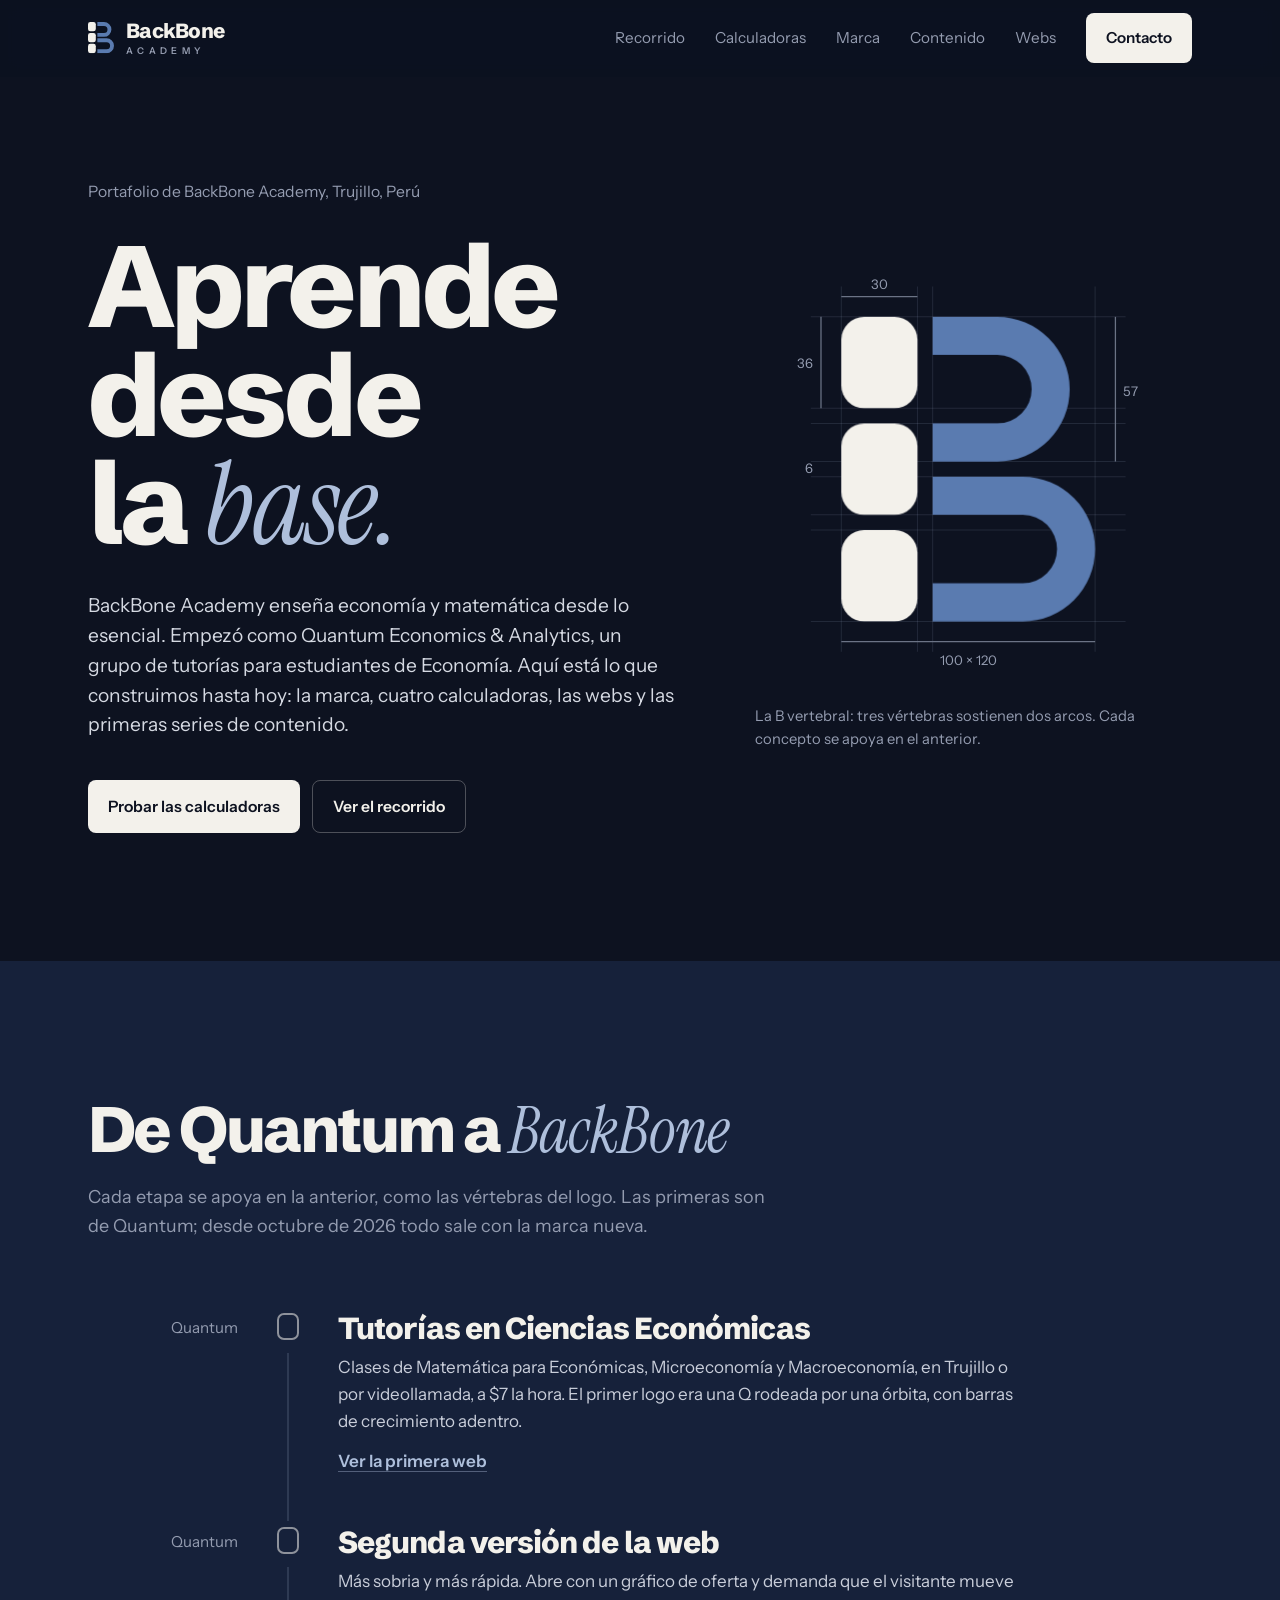
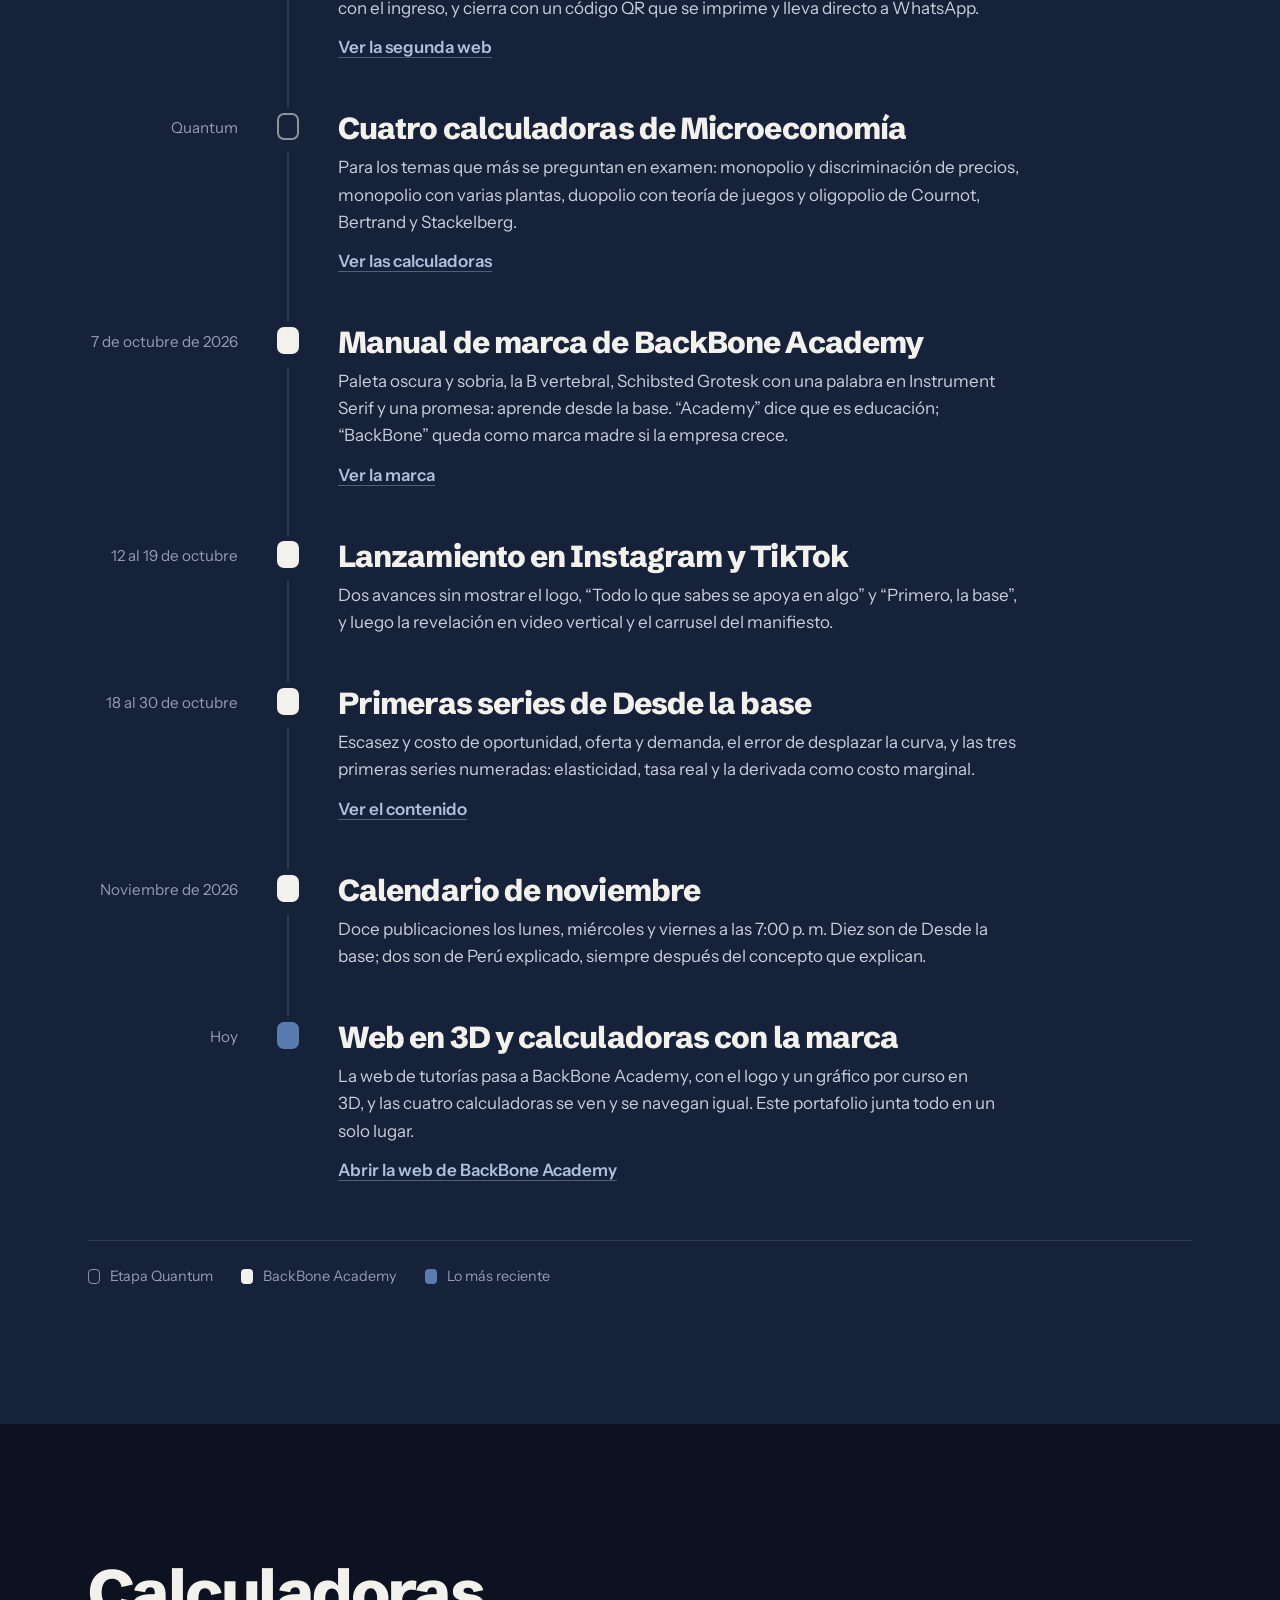
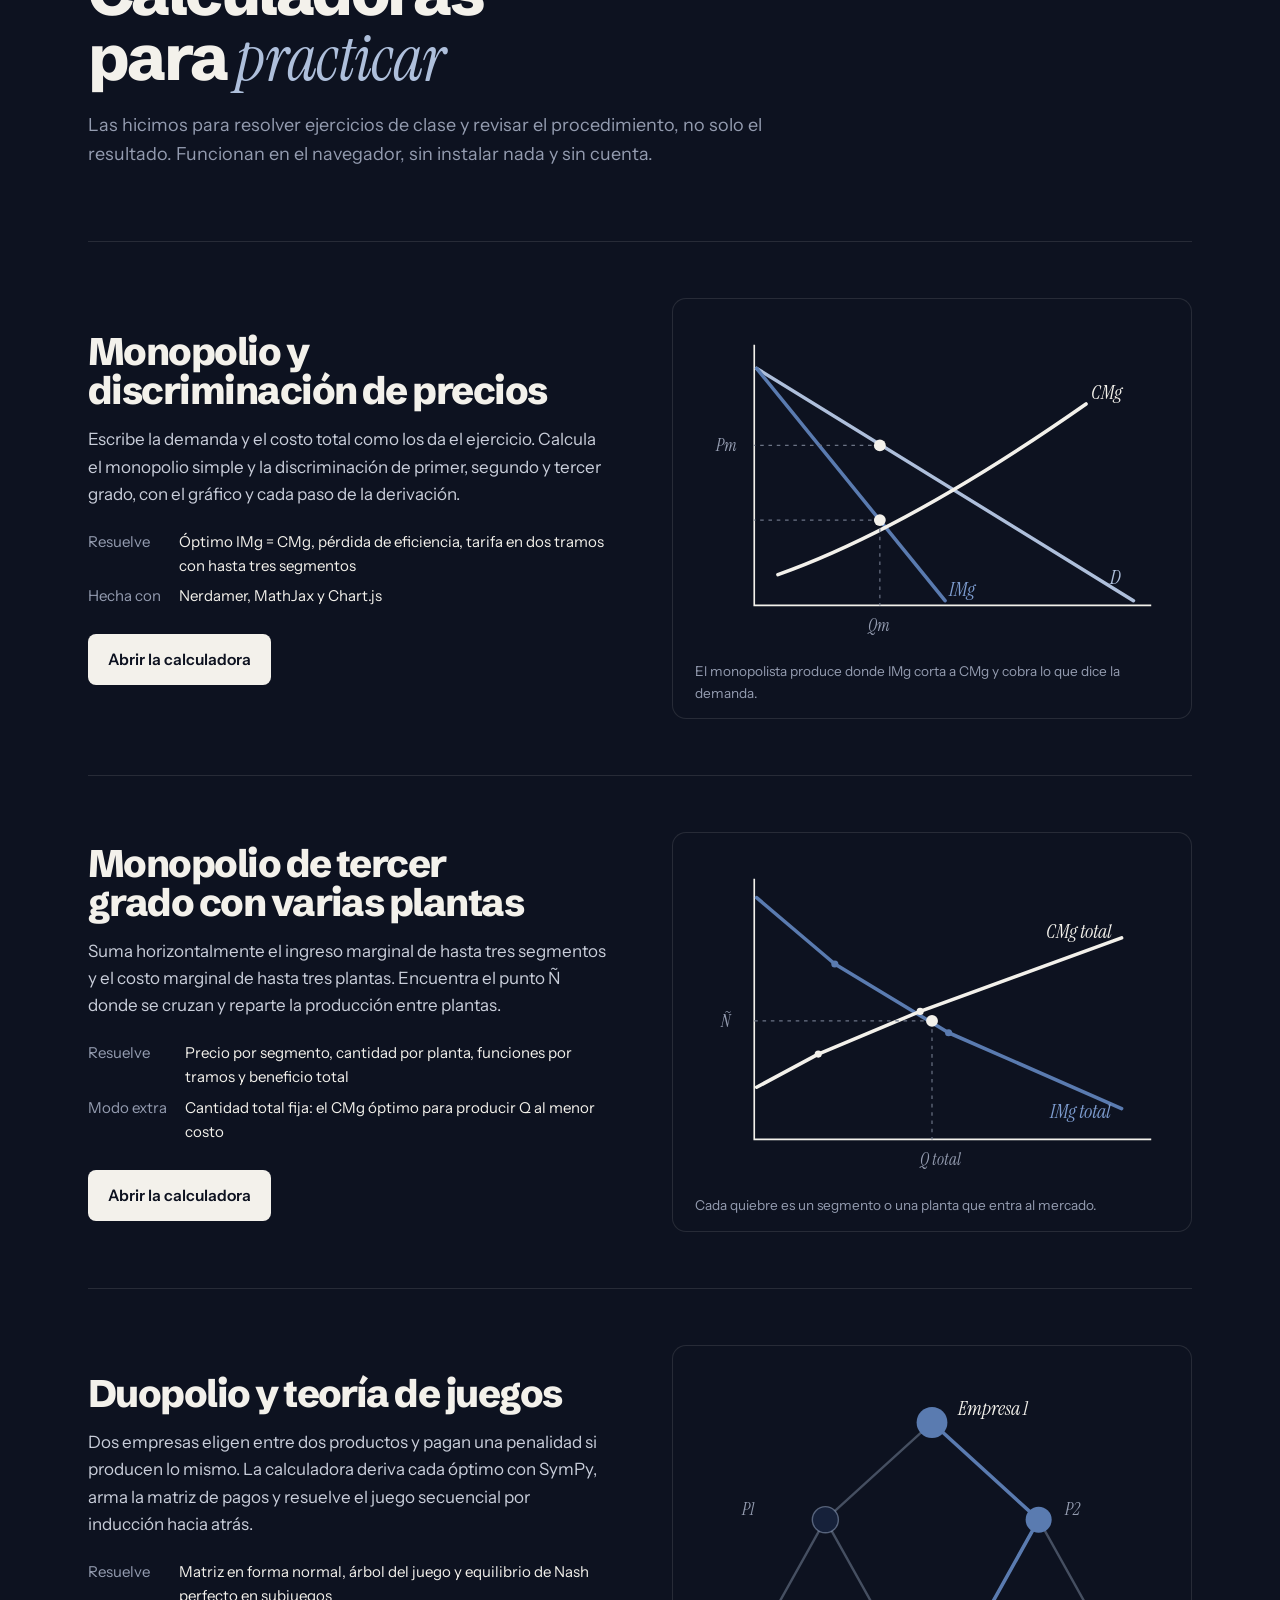
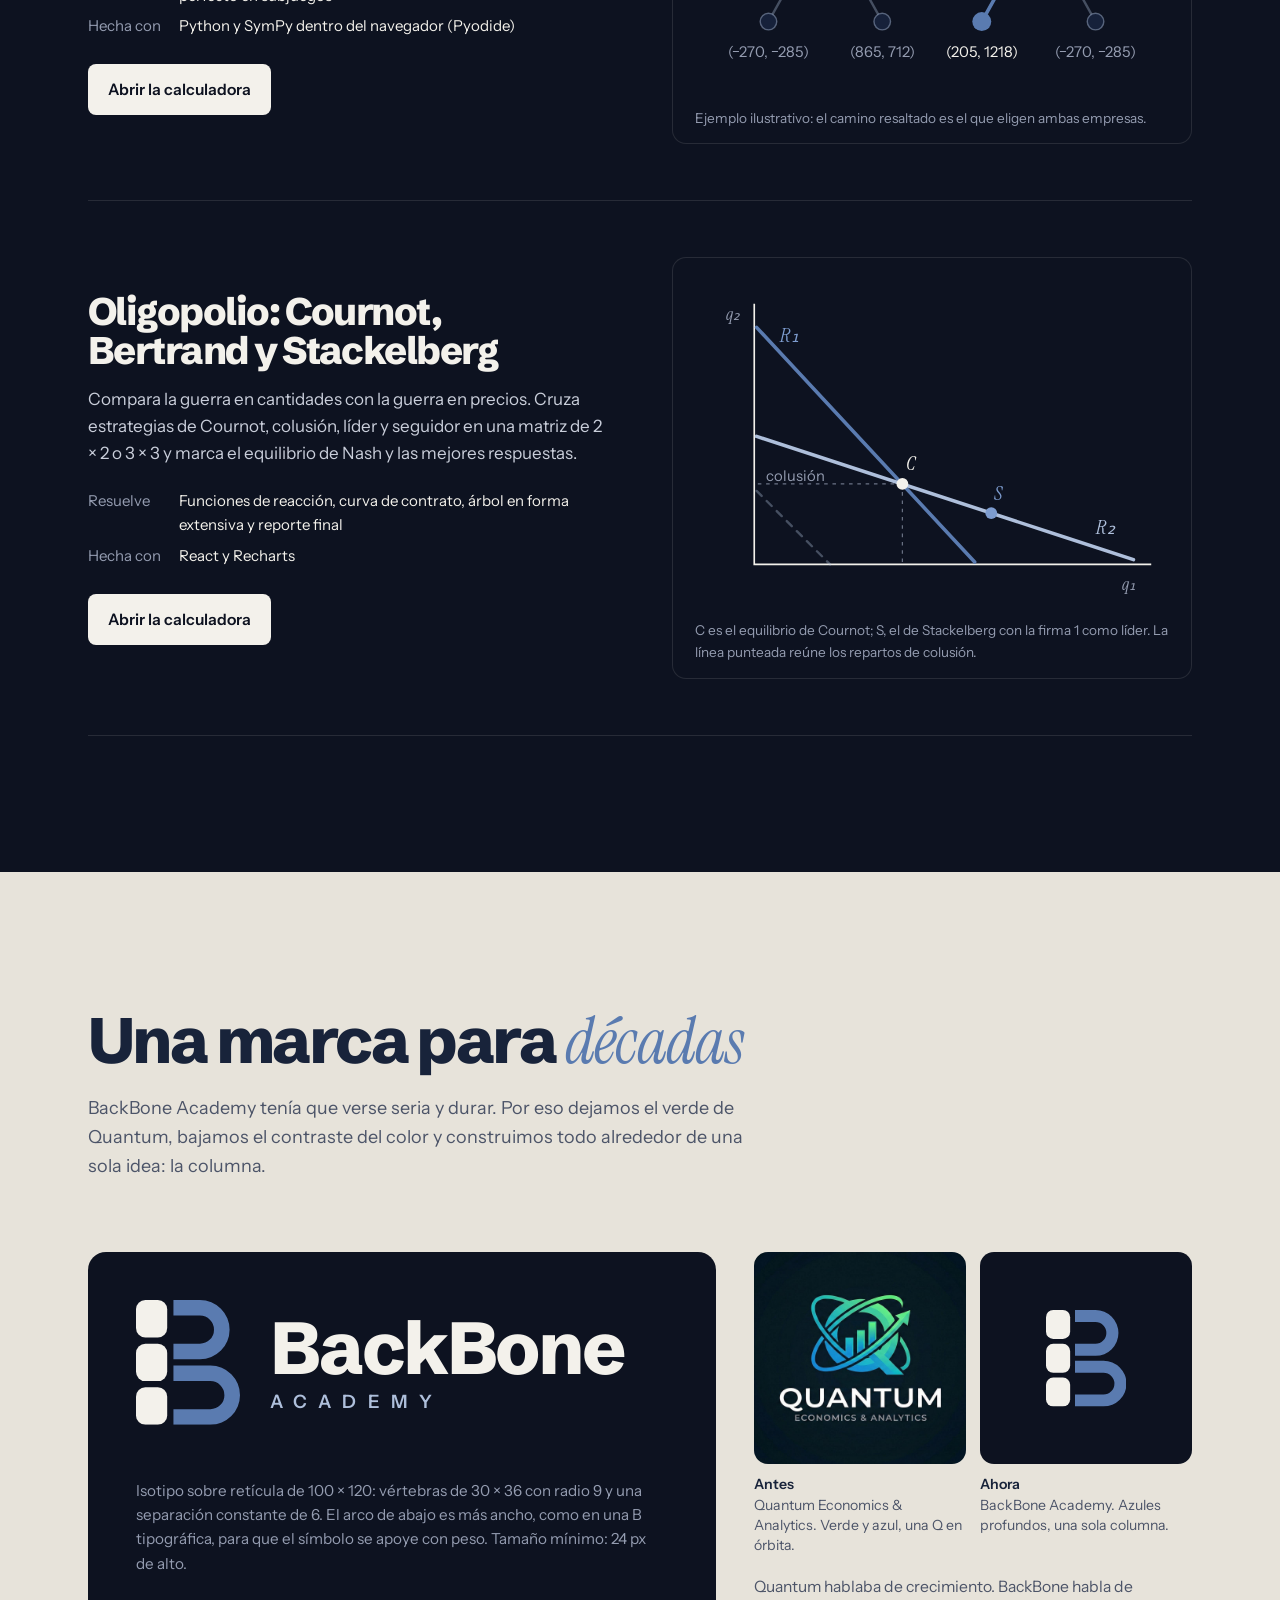
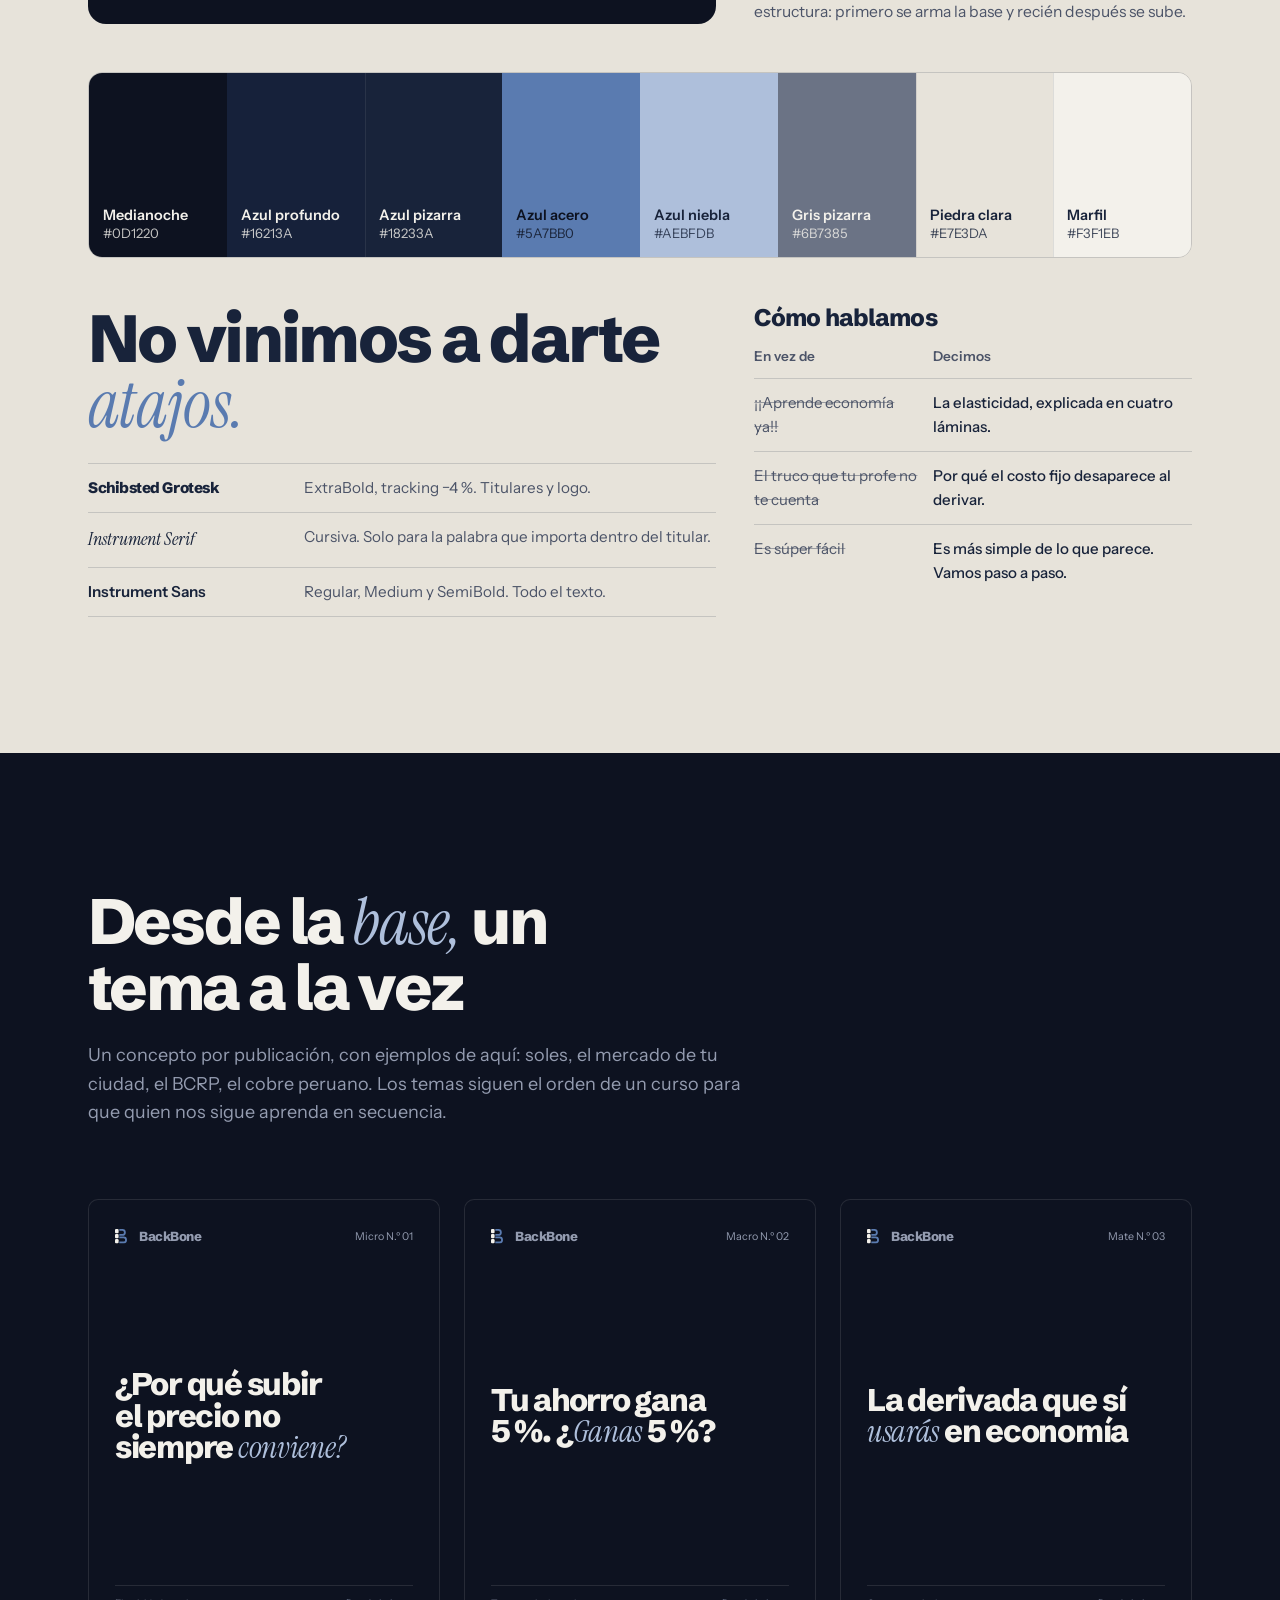
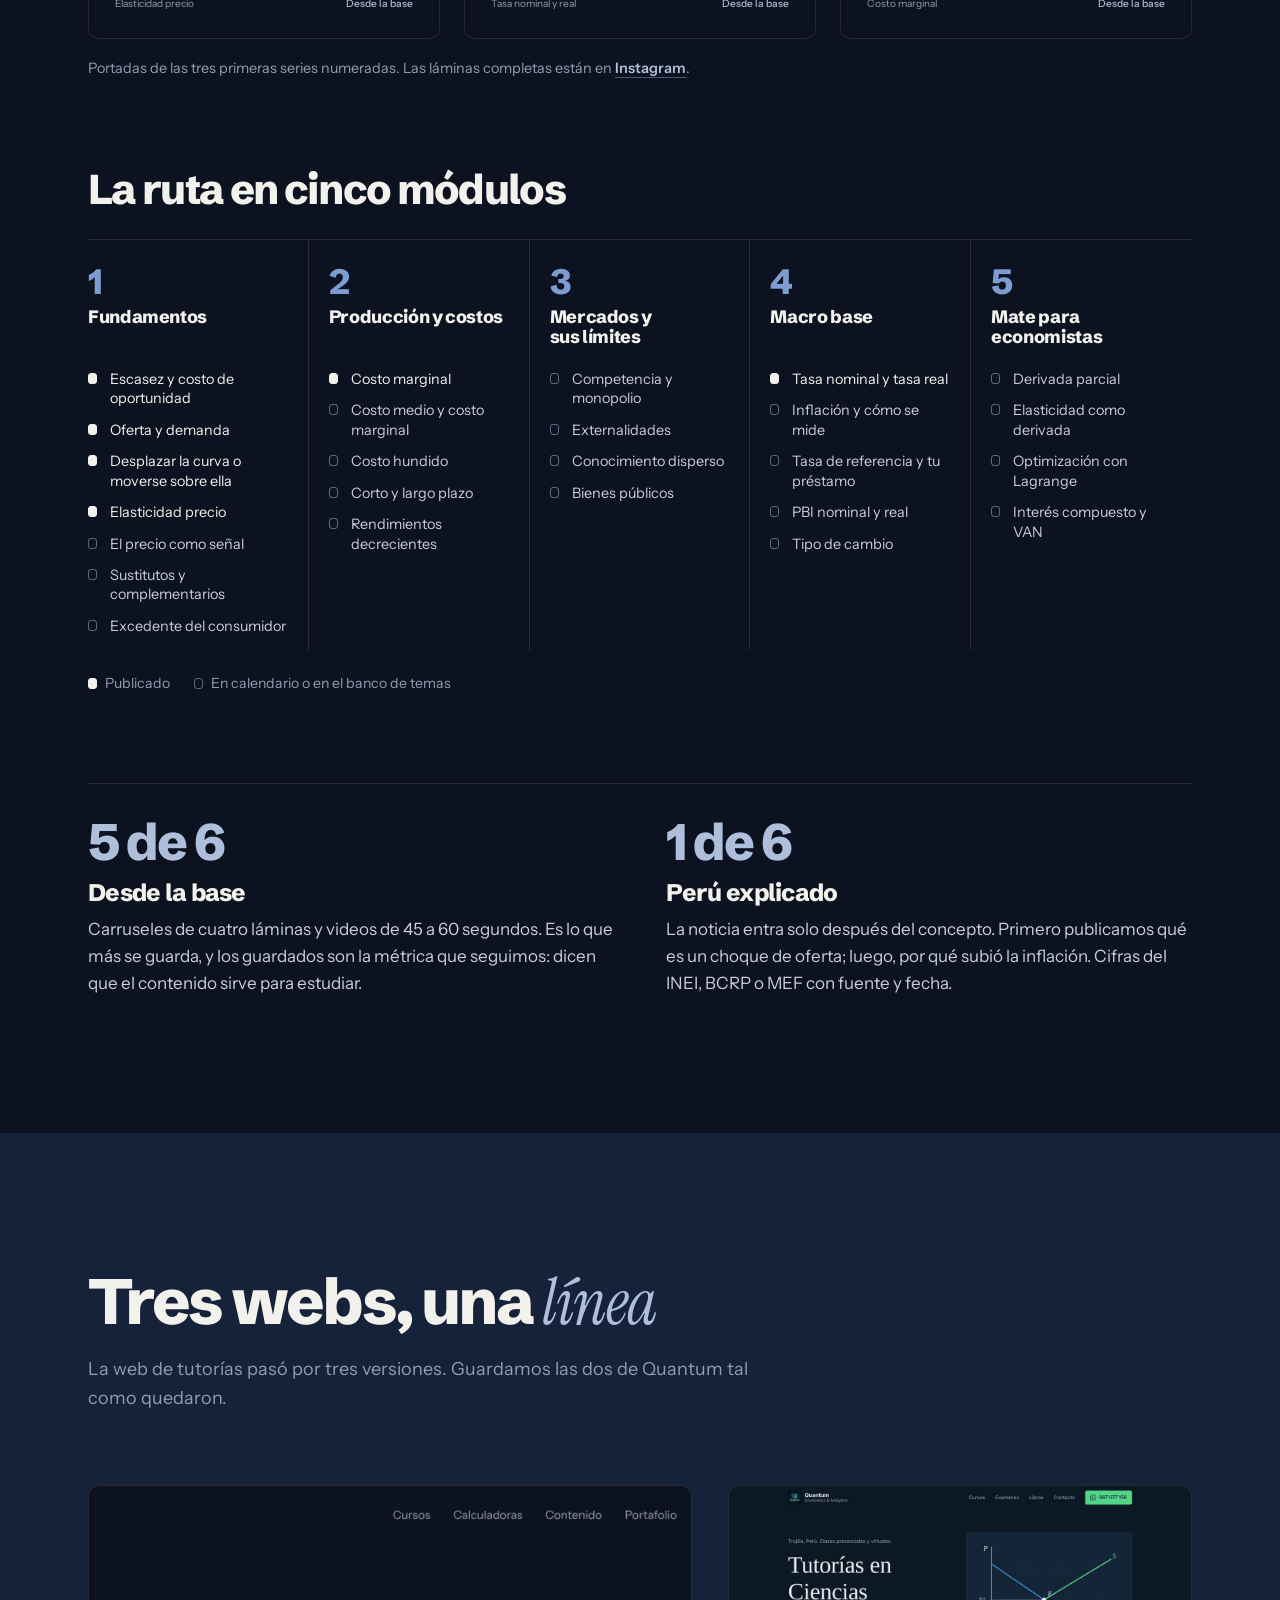
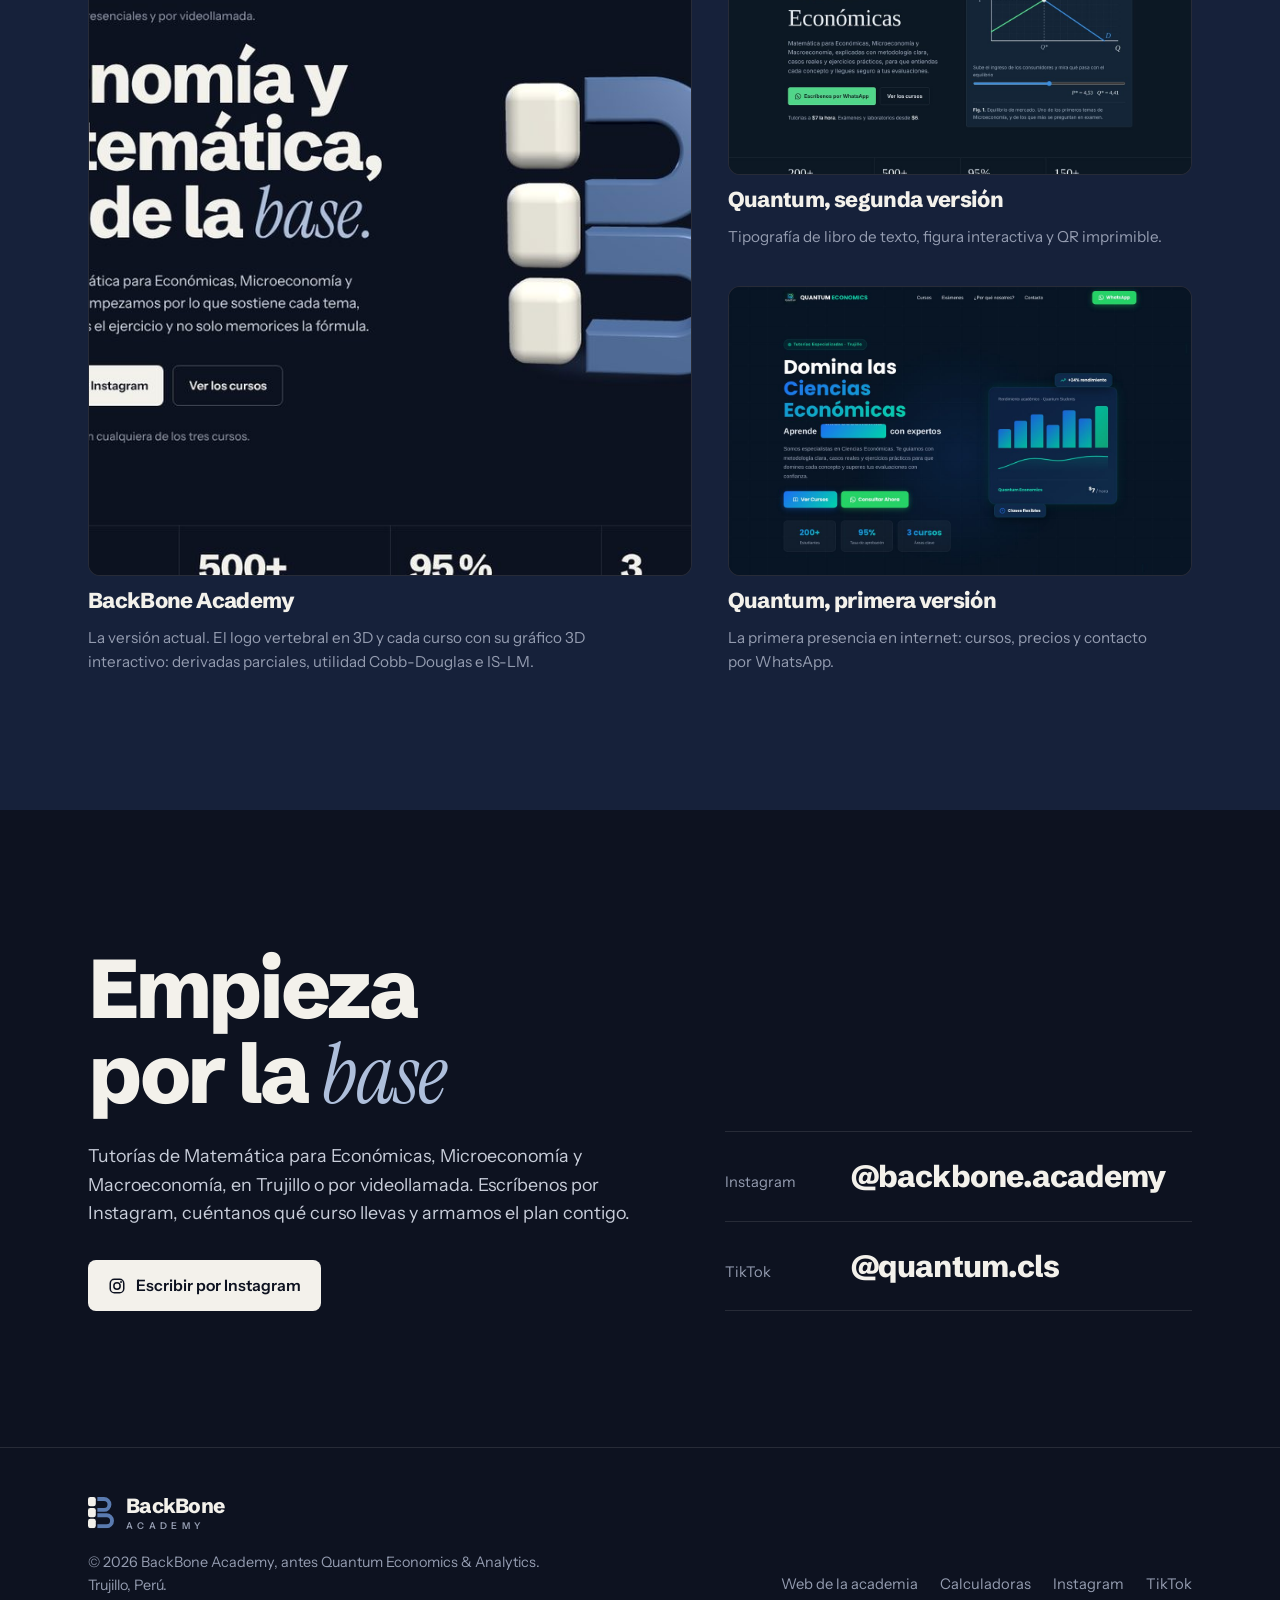
==== commit 6963cafb: "Web de la academia en 3D y contacto por Instagram - Logo B vertebral en 3D en el inicio, armado vért" ====
--- a/index.html
+++ b/index.html
@@ -241,7 +241,7 @@
     <g fill="#F3F1EB"><rect width="30" height="36" rx="9"/><rect y="42" width="30" height="36" rx="9"/><rect y="84" width="30" height="36" rx="9"/></g>
     <g fill="#5A7BB0"><path d="M36 0H61.5A28.5 28.5 0 0 1 61.5 57H36V42H61.5A13.5 13.5 0 0 0 61.5 15H36Z"/><path d="M36 63H71.5A28.5 28.5 0 0 1 71.5 120H36V105H71.5A13.5 13.5 0 0 0 71.5 78H36Z"/></g>
   </symbol>
-  <symbol id="wa" viewBox="0 0 24 24"><path fill="currentColor" d="M17.47 14.38c-.3-.15-1.76-.87-2.03-.97-.27-.1-.47-.15-.67.15-.2.3-.77.97-.94 1.16-.17.2-.35.22-.64.08-.3-.15-1.26-.46-2.39-1.48-.88-.79-1.48-1.76-1.65-2.06-.17-.3-.02-.46.13-.6.13-.14.3-.35.45-.52.15-.18.2-.3.3-.5.1-.2.05-.37-.03-.52-.07-.15-.67-1.61-.91-2.2-.24-.58-.49-.5-.67-.51h-.57c-.2 0-.52.07-.79.37-.27.3-1.04 1.02-1.04 2.48s1.06 2.88 1.21 3.07c.15.2 2.1 3.2 5.08 4.49.71.31 1.26.49 1.7.63.71.22 1.36.19 1.87.12.57-.09 1.76-.72 2-1.42.25-.69.25-1.29.18-1.41-.08-.12-.28-.2-.57-.35M12.05 21.79h0a9.87 9.87 0 0 1-5.03-1.38l-.36-.21-3.74.98 1-3.65-.24-.37a9.86 9.86 0 0 1-1.51-5.26c0-5.45 4.44-9.88 9.89-9.88a9.82 9.82 0 0 1 6.99 2.9 9.82 9.82 0 0 1 2.89 6.99c0 5.45-4.44 9.88-9.89 9.88M20.47 3.49A11.82 11.82 0 0 0 12.05 0C5.5 0 .16 5.34.16 11.89c0 2.1.55 4.14 1.59 5.95L.06 24l6.3-1.65a11.88 11.88 0 0 0 5.68 1.45h0c6.56 0 11.89-5.34 11.9-11.9a11.82 11.82 0 0 0-3.48-8.41z"/></symbol>
+  <symbol id="ig" viewBox="0 0 24 24"><g fill="none" stroke="currentColor" stroke-width="2"><rect x="3" y="3" width="18" height="18" rx="5.5"/><circle cx="12" cy="12" r="4.2"/></g><circle cx="17.4" cy="6.6" r="1.3" fill="currentColor"/></symbol>
 </svg>
 
 <header class="cabecera" id="cabecera">
@@ -394,8 +394,8 @@
         <div class="etapa-fecha">Hoy</div>
         <div class="etapa-marca" aria-hidden="true"></div>
         <div>
-          <h3>Web nueva y calculadoras con la marca</h3>
-          <p>La web de tutorías pasa a BackBone Academy y las cuatro calculadoras se ven y se navegan igual. Este portafolio junta todo en un solo lugar.</p>
+          <h3>Web en 3D y calculadoras con la marca</h3>
+          <p>La web de tutorías pasa a BackBone Academy, con el logo y un gráfico por curso en 3D, y las cuatro calculadoras se ven y se navegan igual. Este portafolio junta todo en un solo lugar.</p>
           <a class="enlace" href="academia/">Abrir la web de BackBone Academy</a>
         </div>
       </li>
@@ -723,7 +723,7 @@
       <a class="web" href="academia/">
         <div class="web-captura"><img src="assets/img/web-backbone.jpg" alt="Captura de la web de BackBone Academy" loading="lazy"></div>
         <h3>BackBone Academy</h3>
-        <p>La versión actual. Tutorías, calculadoras y contenido con la marca nueva, y el gráfico de equilibrio que reacciona al ingreso.</p>
+        <p>La versión actual. El logo vertebral en 3D y cada curso con su gráfico 3D interactivo: derivadas parciales, utilidad Cobb-Douglas e IS-LM.</p>
       </a>
       <a class="web" href="archivo/quantum-v2/">
         <div class="web-captura"><img src="assets/img/web-quantum-v2.jpg" alt="Captura de la segunda web de Quantum" loading="lazy"></div>
@@ -744,13 +744,12 @@
   <div class="envoltura contacto-rejilla">
     <div>
       <h2>Empieza por la <span class="serif">base</span></h2>
-      <p class="contacto-texto">Tutorías de Matemática para Económicas, Microeconomía y Macroeconomía, en Trujillo o por videollamada. Cuéntanos qué curso llevas y armamos el plan contigo.</p>
-      <a class="boton" href="https://wa.me/51967077156?text=Hola%2C%20quiero%20informaci%C3%B3n%20sobre%20las%20tutor%C3%ADas%20de%20BackBone%20Academy" target="_blank" rel="noopener">
-        <svg aria-hidden="true"><use href="#wa"/></svg>Escribir por WhatsApp
+      <p class="contacto-texto">Tutorías de Matemática para Económicas, Microeconomía y Macroeconomía, en Trujillo o por videollamada. Escríbenos por Instagram, cuéntanos qué curso llevas y armamos el plan contigo.</p>
+      <a class="boton" href="https://ig.me/m/backbone.academy" target="_blank" rel="noopener">
+        <svg aria-hidden="true"><use href="#ig"/></svg>Escribir por Instagram
       </a>
     </div>
     <ul class="canales">
-      <li><a href="https://wa.me/51967077156" target="_blank" rel="noopener"><span>WhatsApp</span><strong>967 077 156</strong></a></li>
       <li><a href="https://www.instagram.com/backbone.academy/" target="_blank" rel="noopener"><span>Instagram</span><strong>@backbone.academy</strong></a></li>
       <li><a href="https://www.tiktok.com/@quantum.cls" target="_blank" rel="noopener"><span>TikTok</span><strong>@quantum.cls</strong></a></li>
     </ul>
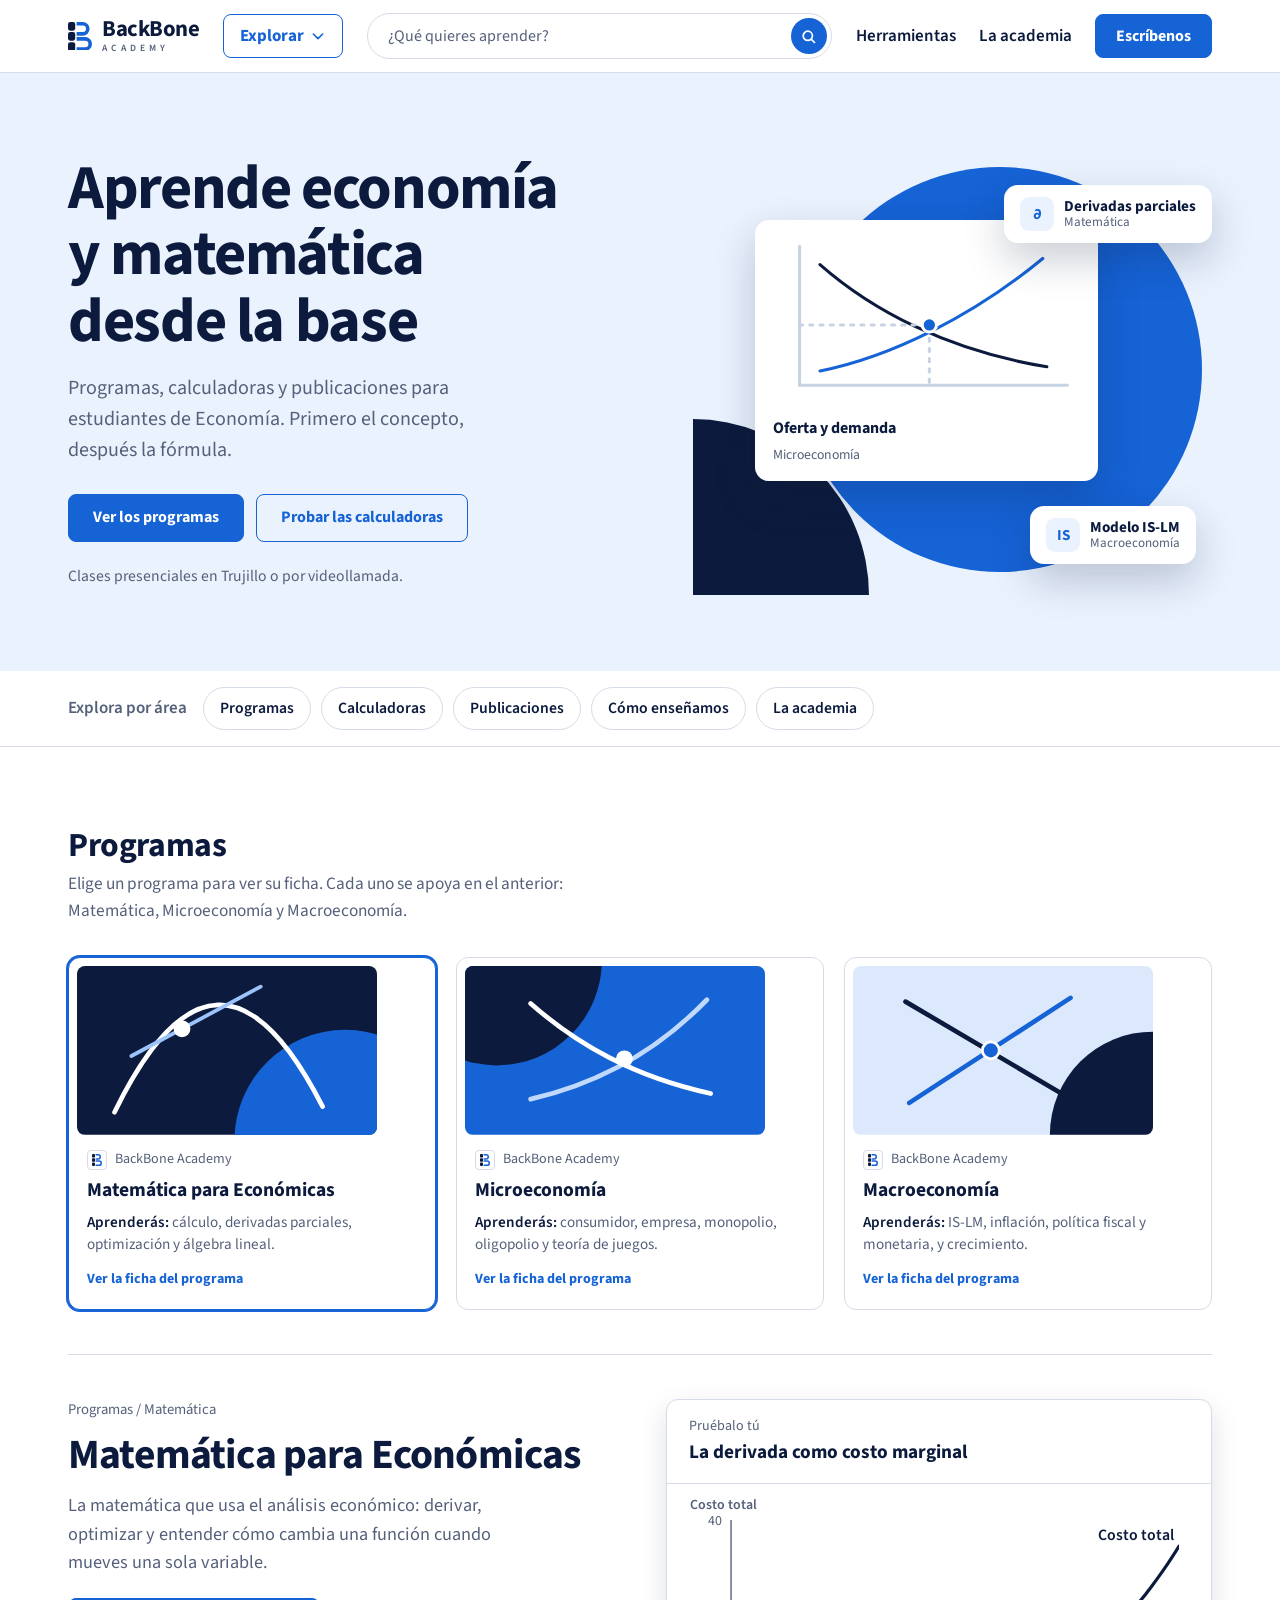
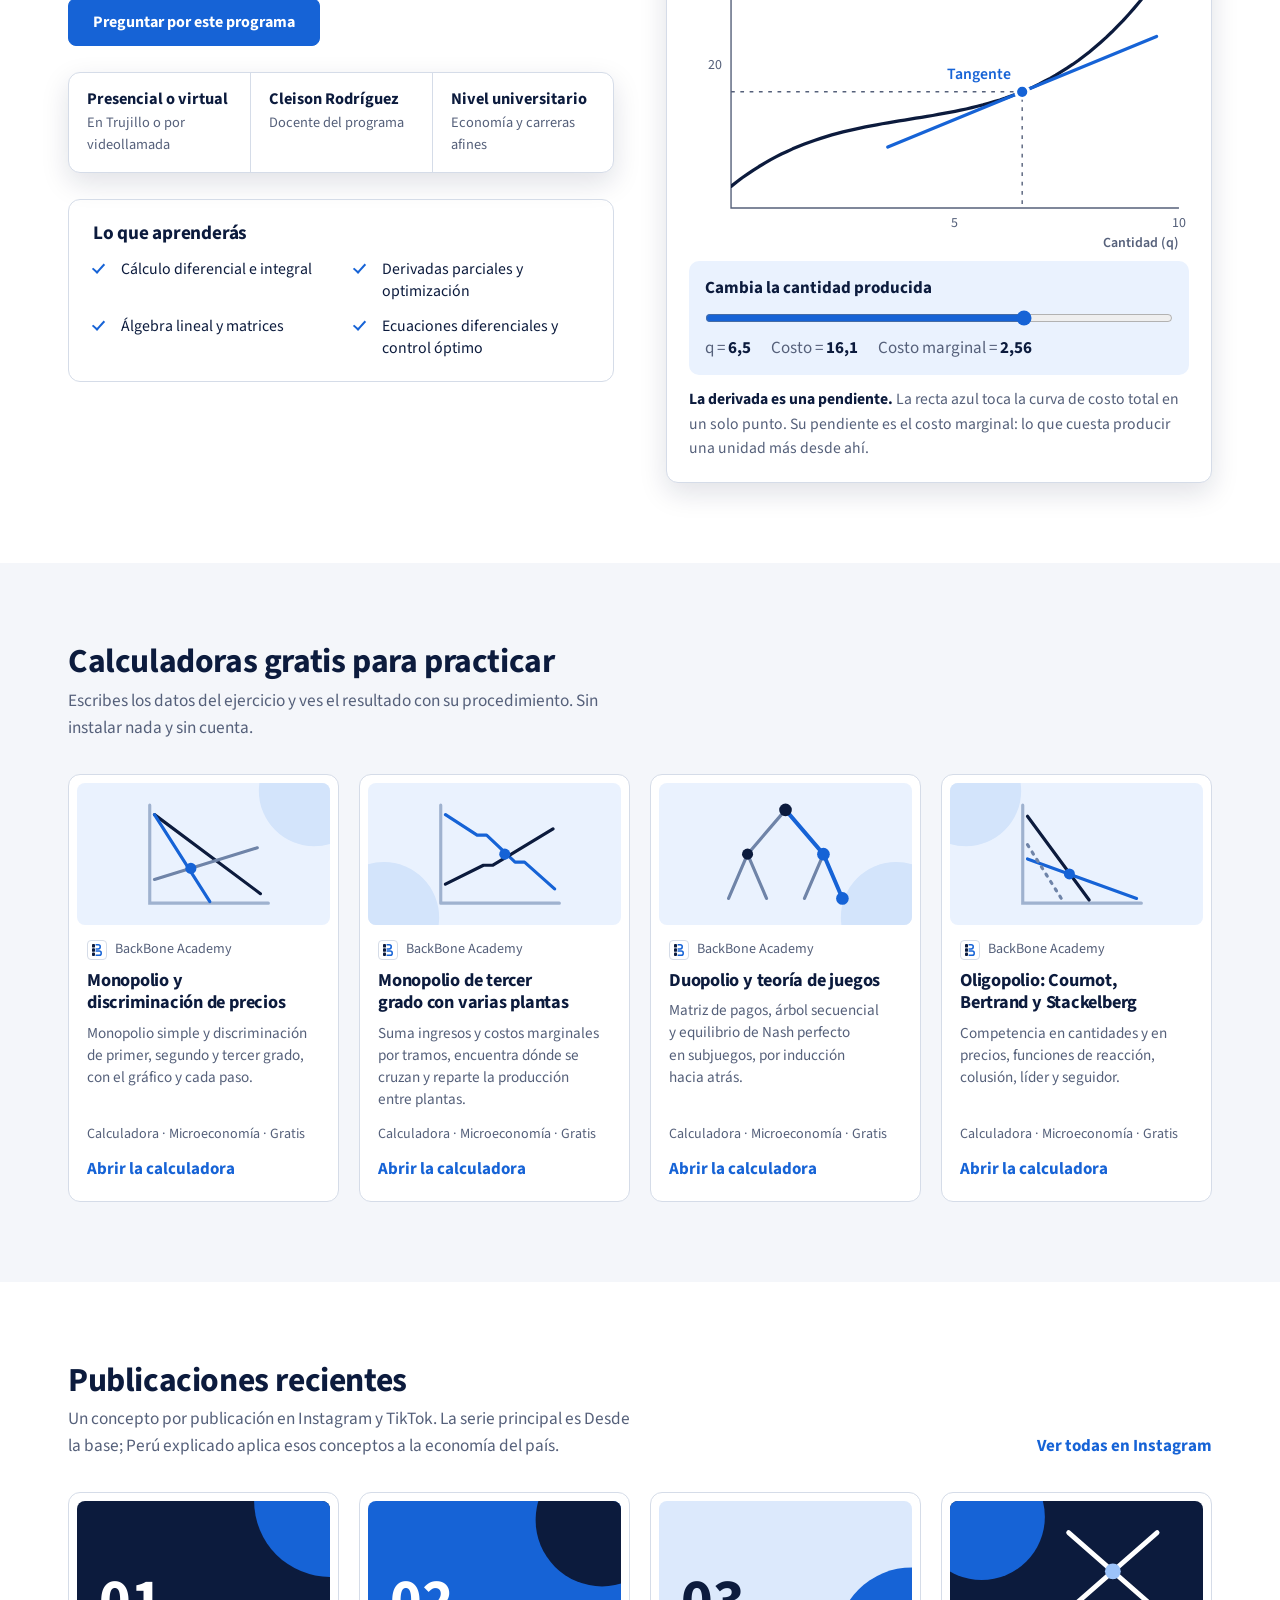
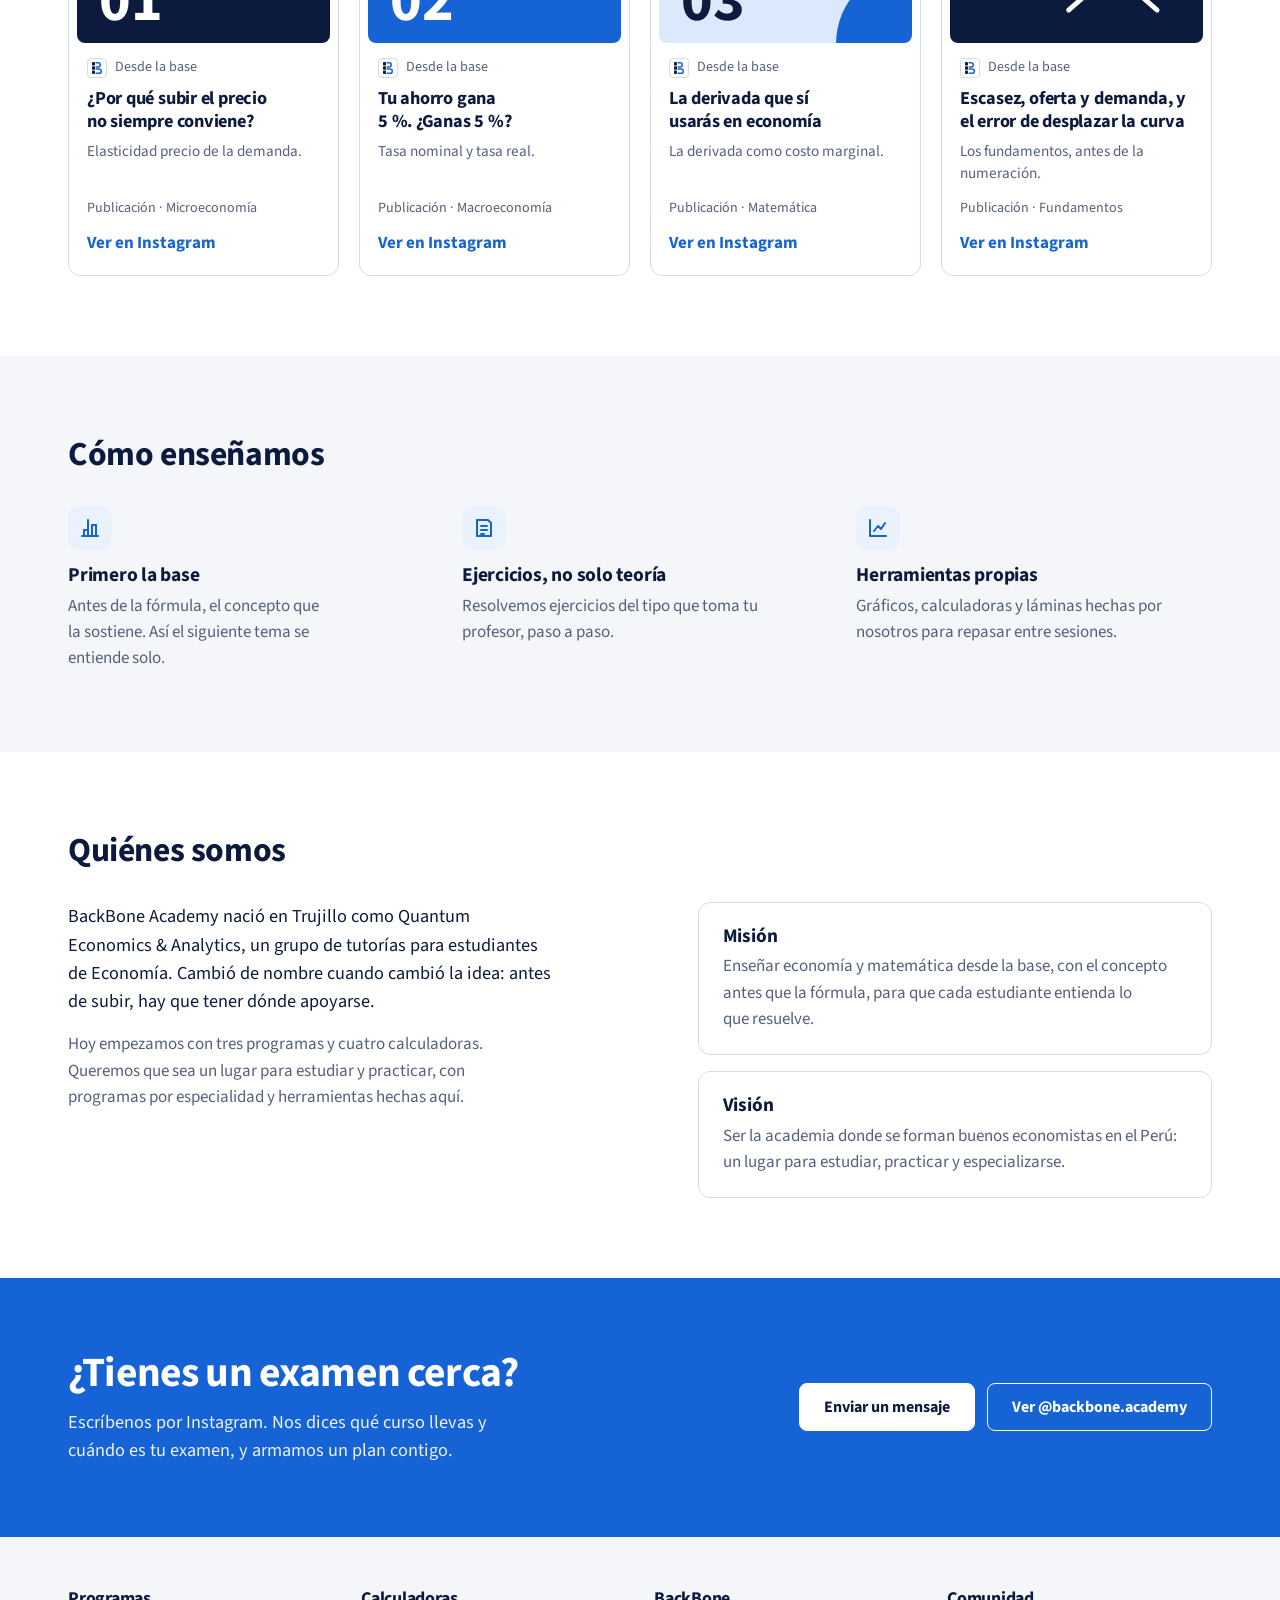
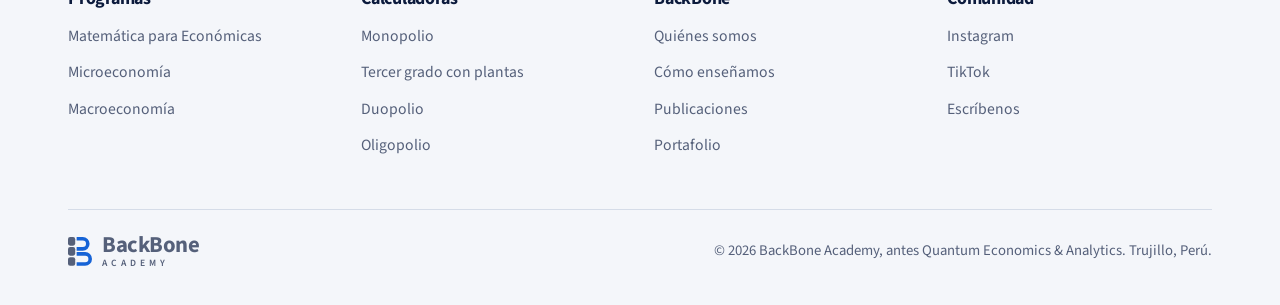
==== commit 23c902e0: "Nueva portada de BackBone Academy, estilo plataforma de cursos - index.html: nueva web de la academi" ====
--- a/index.html
+++ b/index.html
@@ -1,796 +1,489 @@
 <!DOCTYPE html>
 <html lang="es">
 <head>
-  <meta charset="UTF-8">
-  <meta name="viewport" content="width=device-width, initial-scale=1.0">
-  <title>BackBone Academy · Portafolio</title>
-  <meta name="description" content="Portafolio de BackBone Academy (antes Quantum Economics & Analytics): marca, calculadoras de microeconomía, webs y contenido para aprender economía y matemática desde la base. Trujillo, Perú.">
-  <meta name="theme-color" content="#0D1220">
-  <meta property="og:title" content="BackBone Academy · Portafolio">
-  <meta property="og:description" content="Economía y matemática, explicadas desde la base. Marca, calculadoras, webs y contenido.">
-  <meta property="og:image" content="https://eduquisperodriguez-ship-it.github.io/backbone-academy/assets/img/og.png">
-  <meta property="og:url" content="https://eduquisperodriguez-ship-it.github.io/backbone-academy/">
-  <meta name="twitter:card" content="summary_large_image">
-  <link rel="icon" href="assets/img/favicon.svg" type="image/svg+xml">
-  <link rel="preload" href="assets/fonts/schibsted-grotesk-latin-800-normal.woff2" as="font" type="font/woff2" crossorigin>
-  <link rel="stylesheet" href="assets/css/fuentes.css">
-  <link rel="stylesheet" href="assets/css/backbone.css">
-
-  <style>
-    /* ── Hero ───────────────────────────────── */
-    .hero { padding: clamp(56px, 8vw, 104px) 0 clamp(72px, 10vw, 128px); }
-    .hero-rejilla { display: grid; grid-template-columns: minmax(0, 1.15fr) minmax(0, .85fr); gap: clamp(40px, 6vw, 96px); align-items: center; }
-    .hero-lugar { color: var(--gris-claro); margin-bottom: 28px; font-size: .98rem; }
-    .hero h1 { font-size: clamp(3.4rem, 9vw, 7.4rem); line-height: .94; margin-bottom: 32px; }
-    .hero h1 .serif { letter-spacing: -0.02em; }
-    .hero-texto { font-size: 1.2rem; line-height: 1.55; color: #D5D9E2; max-width: 50ch; margin-bottom: 40px; }
-    .hero-botones { display: flex; flex-wrap: wrap; gap: 12px; }
-
-    /* La B construida: vértebras que se apilan al cargar */
-    .construccion { position: relative; }
-    .construccion svg { width: 100%; height: auto; overflow: visible; }
-    .construccion .reticula line { stroke: rgba(174,191,219,.13); stroke-width: .4; }
-    .construccion .cota { stroke: var(--gris); stroke-width: .5; }
-    .construccion .cota-txt { font-family: var(--f-texto); font-size: 5.2px; fill: var(--gris-claro); }
-    .construccion .vertebra { fill: var(--marfil); opacity: 0; transform-box: fill-box; animation: apilar .55s cubic-bezier(.2,.8,.2,1) forwards; }
-    .construccion .v1 { animation-delay: .55s; }
-    .construccion .v2 { animation-delay: .35s; }
-    .construccion .v3 { animation-delay: .15s; }
-    .construccion .arco { fill: var(--acero); opacity: 0; animation: aparecer .6s ease forwards 1.05s; }
-    .construccion .arco2 { animation-delay: 1.25s; }
-    .construccion .marcas { opacity: 0; animation: aparecer .8s ease forwards 1.6s; }
-    @keyframes apilar { from { opacity: 0; transform: translateY(-14px); } to { opacity: 1; transform: none; } }
-    @keyframes aparecer { to { opacity: 1; } }
-    .construccion figcaption { margin-top: 18px; font-size: .92rem; color: var(--gris-claro); max-width: 40ch; }
-
-    /* ── Recorrido: la columna ──────────────── */
-    .columna { list-style: none; position: relative; }
-    .etapa {
-      display: grid; grid-template-columns: 150px 44px minmax(0, 1fr);
-      column-gap: 28px; position: relative; padding-bottom: 52px;
-    }
-    .etapa:last-child { padding-bottom: 0; }
-    .etapa::before {               /* el canal de la columna */
-      content: ''; position: absolute; left: calc(150px + 28px + 21px); top: 40px; bottom: 6px;
-      width: 2px; background: rgba(174,191,219,.16);
-    }
-    .etapa:last-child::before { display: none; }
-    .etapa-fecha { font-size: .95rem; color: var(--gris-claro); padding-top: 3px; text-align: right; }
-    .etapa-marca { width: 22px; height: 27px; border-radius: 7px; background: var(--marfil); margin: 0 auto; position: relative; z-index: 1; }
-    .etapa-quantum .etapa-marca { background: transparent; border: 2px solid rgba(243,241,235,.55); }
-    .etapa-hoy .etapa-marca { background: var(--acero); }
-    .etapa h3 { font-size: clamp(1.45rem, 2.4vw, 1.9rem); letter-spacing: -0.03em; margin-bottom: 10px; }
-    .etapa p { color: #C9CEDA; max-width: 62ch; }
-    .etapa .enlace { display: inline-block; margin-top: 12px; }
-    .leyenda-columna { display: flex; gap: 28px; flex-wrap: wrap; margin-top: 56px; padding-top: 24px; border-top: 1px solid var(--linea); font-size: .9rem; color: var(--gris-claro); }
-    .leyenda-columna span { display: inline-flex; align-items: center; gap: 10px; }
-    .leyenda-columna i { width: 12px; height: 15px; border-radius: 4px; background: var(--marfil); display: inline-block; }
-    .leyenda-columna i.q { background: transparent; border: 1.5px solid rgba(243,241,235,.55); }
-    .leyenda-columna i.h { background: var(--acero); }
-
-    /* ── Herramientas ───────────────────────── */
-    .herramienta {
-      display: grid; grid-template-columns: minmax(0, 1fr) minmax(0, 1fr);
-      gap: clamp(32px, 5vw, 72px); align-items: center;
-      padding: clamp(40px, 5vw, 56px) 0; border-top: 1px solid var(--linea);
-    }
-    .herramienta:last-child { border-bottom: 1px solid var(--linea); }
-    .herramienta h3 { font-size: clamp(1.7rem, 3vw, 2.4rem); margin-bottom: 16px; }
-    .herramienta > div > p { color: #C9CEDA; max-width: 52ch; }
-    .herramienta dl { display: grid; grid-template-columns: auto 1fr; gap: 6px 18px; margin: 22px 0 26px; font-size: .94rem; }
-    .herramienta dt { color: var(--gris-claro); }
-    .herramienta dd { color: var(--marfil); }
-    .lamina {
-      background: var(--medianoche); border-radius: 14px; padding: 22px 22px 14px;
-      border: 1px solid var(--linea);
-    }
-    .lamina svg { width: 100%; height: auto; }
-    .lamina .eje { stroke: var(--marfil); stroke-width: 1.4; fill: none; }
-    .lamina .guia { stroke: var(--gris); stroke-width: 1; stroke-dasharray: 3 4; fill: none; }
-    .lamina .c-acero { stroke: var(--acero); stroke-width: 3; fill: none; stroke-linecap: round; stroke-linejoin: round; }
-    .lamina .c-niebla { stroke: var(--niebla); stroke-width: 3; fill: none; stroke-linecap: round; stroke-linejoin: round; }
-    .lamina .c-marfil { stroke: var(--marfil); stroke-width: 3; fill: none; stroke-linecap: round; stroke-linejoin: round; }
-    .lamina .c-tenue { stroke: rgba(174,191,219,.35); stroke-width: 2; fill: none; stroke-linecap: round; }
-    .lamina .punto { fill: var(--marfil); }
-    .lamina .t { font-family: var(--f-serif); font-style: italic; font-size: 17px; fill: var(--marfil); }
-    .lamina .t-acero { fill: var(--acero-vivo); }
-    .lamina .t-niebla { fill: var(--niebla); }
-    .lamina .t-gris { fill: var(--gris-claro); font-size: 14px; }
-    .lamina .t-sans { font-family: var(--f-texto); font-style: normal; font-size: 12.5px; fill: var(--gris-claro); }
-    .lamina .nodo { fill: var(--profundo); stroke: rgba(174,191,219,.45); stroke-width: 1.2; }
-    .lamina .nodo-on { fill: var(--acero); stroke: none; }
-    .lamina figcaption { font-size: .85rem; color: var(--gris-claro); margin-top: 8px; }
-
-    /* ── Marca (fondo piedra) ───────────────── */
-    .marca-rejilla { display: grid; grid-template-columns: repeat(12, minmax(0, 1fr)); gap: clamp(28px, 4vw, 48px) clamp(20px, 3vw, 40px); }
-    .bloque-logo { grid-column: span 7; background: var(--medianoche); color: var(--marfil); border-radius: 18px; padding: clamp(28px, 4vw, 48px); display: flex; flex-direction: column; justify-content: space-between; gap: 40px; }
-    .bloque-logo .lockup { display: flex; align-items: center; gap: clamp(18px, 3vw, 30px); }
-    .bloque-logo .lockup svg { width: clamp(64px, 9vw, 104px); height: auto; }
-    .bloque-logo .lockup .logo-nombre { font-size: clamp(2.6rem, 6.2vw, 4.6rem); letter-spacing: -0.035em; line-height: .9; }
-    .bloque-logo .lockup .logo-academy { font-size: clamp(.8rem, 1.6vw, 1.15rem); letter-spacing: .62em; margin-top: 12px; color: var(--niebla); }
-    .bloque-logo p { color: var(--gris-claro); font-size: .95rem; max-width: 52ch; }
-    .bloque-antes { grid-column: span 5; display: flex; flex-direction: column; gap: 18px; }
-    .antes-despues { display: grid; grid-template-columns: 1fr 1fr; gap: 14px; }
-    .antes-despues figure { display: flex; flex-direction: column; gap: 10px; }
-    .antes-despues .marco { aspect-ratio: 1; border-radius: 14px; overflow: hidden; background: var(--medianoche); display: grid; place-items: center; }
-    .antes-despues .marco img { width: 100%; height: 100%; object-fit: cover; }
-    .antes-despues .marco svg { width: 38%; }
-    .antes-despues figcaption { font-size: .88rem; color: var(--gris-oscuro); line-height: 1.45; }
-    .antes-despues figcaption strong { color: var(--pizarra); font-weight: 600; display: block; }
-    .bloque-antes > p { font-size: .98rem; color: var(--gris-oscuro); }
-
-    .paleta { grid-column: span 12; display: grid; grid-template-columns: repeat(8, minmax(0, 1fr)); border-radius: 14px; overflow: hidden; border: 1px solid var(--linea-clara); }
-    .muestra { aspect-ratio: 3 / 4; padding: 14px; display: flex; flex-direction: column; justify-content: flex-end; font-size: .82rem; line-height: 1.35; }
-    .muestra strong { display: block; font-weight: 600; font-size: .9rem; overflow-wrap: anywhere; }
-    .muestra code { font-family: var(--f-texto); opacity: .8; }
-
-    .tipos { grid-column: span 7; }
-    .tipos .specimen { font-family: var(--f-titular); font-weight: 800; letter-spacing: -0.04em; font-size: clamp(2.4rem, 5.2vw, 4.2rem); line-height: .98; color: var(--pizarra); margin-bottom: 26px; }
-    .tipos ul { list-style: none; border-top: 1px solid var(--linea-clara); }
-    .tipos li { display: grid; grid-template-columns: 200px 1fr; gap: 16px; padding: 12px 0; border-bottom: 1px solid var(--linea-clara); font-size: .95rem; color: var(--gris-oscuro); }
-    .tipos li b { color: var(--pizarra); font-weight: 600; }
-    .tipos .f1 { font-family: var(--f-titular); font-weight: 800; letter-spacing: -0.03em; }
-    .tipos .f2 { font-family: var(--f-serif); font-style: italic; font-size: 1.15rem; font-weight: 400; }
-    .voz { grid-column: span 5; }
-    .voz h3 { font-size: 1.5rem; letter-spacing: -0.03em; margin-bottom: 16px; color: var(--pizarra); }
-    .voz table { width: 100%; border-collapse: collapse; font-size: .94rem; }
-    .voz th { text-align: left; font-weight: 600; color: var(--gris-oscuro); padding: 0 0 10px; font-size: .85rem; }
-    .voz td { padding: 12px 12px 12px 0; border-top: 1px solid var(--linea-clara); vertical-align: top; }
-    .voz td:first-child { color: var(--gris-oscuro); text-decoration: line-through; text-decoration-color: rgba(76,84,104,.5); }
-    .voz td:last-child { color: var(--pizarra); font-weight: 500; }
-
-    /* ── Contenido ──────────────────────────── */
-    .portadas { display: grid; grid-template-columns: repeat(3, minmax(0, 1fr)); gap: clamp(14px, 2vw, 24px); margin-bottom: 18px; }
-    .portada {
-      aspect-ratio: 4 / 5; border-radius: 10px; background: var(--medianoche);
-      border: 1px solid var(--linea);
-      padding: clamp(16px, 2.2vw, 26px); display: flex; flex-direction: column; justify-content: space-between;
-      container-type: inline-size;
-    }
-    .portada-arriba { display: flex; justify-content: space-between; align-items: center; font-size: clamp(.62rem, 3.6cqi, .8rem); color: var(--gris-claro); }
-    .portada-arriba .logo svg { width: 12px; }
-    .portada-arriba .logo-nombre { font-size: clamp(.7rem, 4.4cqi, .95rem); }
-    .portada h3 { font-size: clamp(1.3rem, 10.5cqi, 2.4rem); line-height: 1; letter-spacing: -0.04em; }
-    .portada-abajo { display: flex; justify-content: space-between; align-items: flex-end; font-size: clamp(.6rem, 3.4cqi, .78rem); color: var(--gris-claro); border-top: 1px solid var(--linea); padding-top: 10px; }
-    .portada-abajo b { color: var(--niebla); font-weight: 500; }
-    .nota { font-size: .9rem; color: var(--gris-claro); margin-bottom: clamp(56px, 7vw, 88px); }
-
-    .ruta { display: grid; grid-template-columns: repeat(5, minmax(0, 1fr)); gap: 0; border-top: 1px solid var(--linea); }
-    .modulo { padding: 24px 20px 8px 0; border-right: 1px solid var(--linea); }
-    .modulo + .modulo { padding-left: 20px; }
-    .modulo:last-child { border-right: 0; }
-    .modulo-num { font-family: var(--f-titular); font-weight: 800; font-size: 2.2rem; letter-spacing: -0.04em; line-height: 1; color: var(--acero-vivo); margin-bottom: 8px; }
-    .modulo h3 { font-size: 1.12rem; letter-spacing: -0.02em; line-height: 1.15; margin-bottom: 16px; min-height: 2.3em; }
-    .modulo ul { list-style: none; }
-    .modulo li { display: grid; grid-template-columns: 12px 1fr; gap: 10px; align-items: start; font-size: .9rem; line-height: 1.35; padding: 6px 0; color: #C9CEDA; }
-    .modulo li::before { content: ''; width: 9px; height: 11px; border-radius: 3px; margin-top: 3px; border: 1.5px solid rgba(174,191,219,.5); }
-    .modulo li.hecho::before { background: var(--marfil); border-color: var(--marfil); }
-    .modulo li.hecho { color: var(--marfil); }
-    .ruta-leyenda { display: flex; gap: 24px; flex-wrap: wrap; margin-top: 22px; font-size: .88rem; color: var(--gris-claro); }
-    .ruta-leyenda span { display: inline-flex; align-items: center; gap: 8px; }
-    .ruta-leyenda i { width: 9px; height: 11px; border-radius: 3px; border: 1.5px solid rgba(174,191,219,.5); display: inline-block; }
-    .ruta-leyenda i.h { background: var(--marfil); border-color: var(--marfil); }
-
-    .lineas { display: grid; grid-template-columns: 1fr 1fr; gap: clamp(24px, 4vw, 56px); margin-top: clamp(56px, 7vw, 88px); padding-top: 32px; border-top: 1px solid var(--linea); }
-    .lineas h3 { font-size: 1.5rem; letter-spacing: -0.03em; margin-bottom: 10px; }
-    .lineas p { color: #C9CEDA; max-width: 52ch; }
-    .lineas .peso { font-family: var(--f-titular); font-weight: 800; font-size: 3.2rem; letter-spacing: -0.04em; line-height: 1; margin-bottom: 14px; color: var(--niebla); }
-
-    /* ── Webs ───────────────────────────────── */
-    .webs { display: grid; grid-template-columns: 1.3fr 1fr; grid-template-rows: auto auto; gap: clamp(20px, 3vw, 36px); }
-    .web { display: flex; flex-direction: column; gap: 14px; text-decoration: none; }
-    .web:first-child { grid-row: span 2; }
-    .web-captura { border-radius: 12px; overflow: hidden; border: 1px solid var(--linea); background: var(--medianoche); aspect-ratio: 16 / 10; }
-    .web:first-child .web-captura { aspect-ratio: auto; flex: 1; min-height: 320px; }
-    .web-captura img { width: 100%; height: 100%; object-fit: cover; object-position: top center; transition: transform .5s cubic-bezier(.2,.8,.2,1); }
-    .web:hover .web-captura img { transform: scale(1.015); }
-    .web h3 { font-size: 1.35rem; letter-spacing: -0.03em; }
-    .web p { font-size: .95rem; color: var(--gris-claro); max-width: 56ch; }
-    .web:hover h3 { text-decoration: underline; text-underline-offset: 5px; text-decoration-thickness: 2px; text-decoration-color: var(--acero); }
-
-    /* ── Contacto ───────────────────────────── */
-    .contacto-rejilla { display: grid; grid-template-columns: minmax(0, 1.2fr) minmax(0, 1fr); gap: clamp(40px, 6vw, 96px); align-items: end; }
-    .contacto h2 { font-size: clamp(2.6rem, 6.5vw, 5.4rem); margin-bottom: 24px; }
-    .contacto-texto { color: #C9CEDA; font-size: 1.12rem; max-width: 48ch; margin-bottom: 32px; }
-    .canales { list-style: none; border-top: 1px solid var(--linea); }
-    .canales li { border-bottom: 1px solid var(--linea); }
-    .canales a { display: grid; grid-template-columns: 110px 1fr; gap: 16px; align-items: baseline; padding: 20px 0; text-decoration: none; }
-    .canales span { color: var(--gris-claro); font-size: .92rem; }
-    .canales strong { font-family: var(--f-titular); font-weight: 800; letter-spacing: -0.03em; font-size: clamp(1.3rem, 2.6vw, 1.9rem); transition: color .15s; }
-    .canales a:hover strong { color: var(--niebla); }
-
-    /* ── Responsive ─────────────────────────── */
-    @media (max-width: 1020px) {
-      .hero-rejilla, .herramienta, .contacto-rejilla { grid-template-columns: 1fr; }
-      .construccion { max-width: 440px; }
-      .bloque-logo, .bloque-antes, .tipos, .voz { grid-column: span 12; }
-      .paleta { grid-template-columns: repeat(4, minmax(0, 1fr)); }
-      .ruta { grid-template-columns: 1fr 1fr; }
-      .modulo, .modulo + .modulo { padding: 24px 20px 16px 0; border-right: 0; border-bottom: 1px solid var(--linea); }
-      .modulo:nth-child(odd) { border-right: 1px solid var(--linea); }
-      .modulo:nth-child(even) { padding-left: 20px; }
-      .modulo h3 { min-height: 0; }
-      .webs { grid-template-columns: 1fr; }
-      .web:first-child { grid-row: auto; }
-      .web:first-child .web-captura { aspect-ratio: 16 / 10; min-height: 0; }
-    }
-    @media (max-width: 720px) {
-      .etapa { grid-template-columns: 30px minmax(0, 1fr); column-gap: 18px; }
-      .etapa::before { left: 14px; top: 34px; }
-      .etapa-fecha { grid-column: 2; grid-row: 1; text-align: left; padding: 0 0 4px; }
-      .etapa > div:last-child { grid-column: 2; grid-row: 2; }
-      .etapa > .etapa-marca { grid-column: 1; grid-row: 1 / span 2; margin: 0 auto; }
-      .portadas { grid-template-columns: 1fr 1fr; }
-      .portada:last-child { display: none; }
-      .ruta { grid-template-columns: 1fr; }
-      .modulo, .modulo + .modulo, .modulo:nth-child(even) { padding: 22px 0 14px; border-right: 0; }
-      .modulo:nth-child(odd) { border-right: 0; }
-      .lineas { grid-template-columns: 1fr; }
-      .tipos li { grid-template-columns: 1fr; gap: 2px; }
-      .canales a { grid-template-columns: 1fr; gap: 2px; }
-      .antes-despues { gap: 10px; }
-    }
-  </style>
+<meta charset="UTF-8">
+<meta name="viewport" content="width=device-width, initial-scale=1, viewport-fit=cover">
+<title>BackBone Academy · Economía y matemática desde la base</title>
+<meta name="description" content="BackBone Academy, academia de economía en Trujillo, Perú. Programas de Matemática para Económicas, Microeconomía y Macroeconomía, calculadoras gratis y publicaciones para aprender desde la base.">
+<meta property="og:title" content="BackBone Academy">
+<meta property="og:description" content="Aprende economía y matemática desde la base: programas, calculadoras gratis y publicaciones.">
+<meta property="og:type" content="website">
+<meta name="theme-color" content="#FFFFFF">
+<link rel="icon" href="assets/img/favicon-academy.svg" type="image/svg+xml">
+<link rel="preconnect" href="https://fonts.googleapis.com">
+<link rel="preconnect" href="https://fonts.gstatic.com" crossorigin>
+<link rel="stylesheet" href="https://fonts.googleapis.com/css2?family=Source+Sans+3:wght@400;600;700&display=swap">
+<link rel="stylesheet" href="assets/css/academy.css">
 </head>
+
 <body>
-
 <a class="saltar" href="#contenido">Saltar al contenido</a>
 
-<svg width="0" height="0" style="position:absolute" aria-hidden="true">
-  <symbol id="b" viewBox="0 0 100 120">
-    <g fill="#F3F1EB"><rect width="30" height="36" rx="9"/><rect y="42" width="30" height="36" rx="9"/><rect y="84" width="30" height="36" rx="9"/></g>
-    <g fill="#5A7BB0"><path d="M36 0H61.5A28.5 28.5 0 0 1 61.5 57H36V42H61.5A13.5 13.5 0 0 0 61.5 15H36Z"/><path d="M36 63H71.5A28.5 28.5 0 0 1 71.5 120H36V105H71.5A13.5 13.5 0 0 0 71.5 78H36Z"/></g>
-  </symbol>
-  <symbol id="ig" viewBox="0 0 24 24"><g fill="none" stroke="currentColor" stroke-width="2"><rect x="3" y="3" width="18" height="18" rx="5.5"/><circle cx="12" cy="12" r="4.2"/></g><circle cx="17.4" cy="6.6" r="1.3" fill="currentColor"/></symbol>
-</svg>
-
-<header class="cabecera" id="cabecera">
+<!-- ═══ MENÚ ═══════════════════════════════════════════════════
+     Logo, botón Explorar, buscador y accesos. Lo que pongas en el
+     panel de Explorar es un <li> con un enlace o un botón. -->
+<header class="cabecera">
   <div class="envoltura cabecera-fila">
-    <a class="logo" href="#" aria-label="BackBone Academy, inicio">
-      <svg viewBox="0 0 100 120" aria-hidden="true"><use href="#b"/></svg>
+    <a class="logo" href="#inicio" aria-label="BackBone Academy, inicio">
+      <svg viewBox="0 0 100 120" aria-hidden="true"><g fill="currentColor"><rect width="30" height="36" rx="9"/><rect y="42" width="30" height="36" rx="9"/><rect y="84" width="30" height="36" rx="9"/></g><g class="logo-arcos"><path d="M36 0H61.5A28.5 28.5 0 0 1 61.5 57H36V42H61.5A13.5 13.5 0 0 0 61.5 15H36Z"/><path d="M36 63H71.5A28.5 28.5 0 0 1 71.5 120H36V105H71.5A13.5 13.5 0 0 0 71.5 78H36Z"/></g></svg>
       <span class="logo-texto"><span class="logo-nombre">BackBone</span><span class="logo-academy">ACADEMY</span></span>
     </a>
-    <nav aria-label="Principal">
-      <ul class="menu">
-        <li><a href="#recorrido">Recorrido</a></li>
-        <li><a href="#herramientas">Calculadoras</a></li>
-        <li><a href="#marca">Marca</a></li>
-        <li><a href="#contenido-redes">Contenido</a></li>
-        <li><a href="#webs">Webs</a></li>
-        <li><a class="boton" href="#contacto">Contacto</a></li>
-      </ul>
+
+    <div class="explorar">
+      <button class="explorar-boton" type="button" aria-expanded="false" aria-controls="explorar-panel">Explorar <svg viewBox="0 0 24 24" fill="none" stroke="currentColor" stroke-width="2.4" stroke-linecap="round" stroke-linejoin="round" aria-hidden="true"><path d="M5 9l7 7 7-7"/></svg></button>
+      <div class="explorar-panel" id="explorar-panel" hidden>
+        <div>
+          <h3>Programas</h3>
+          <ul>
+            <li><button type="button" data-programa="mate">Matemática para Económicas</button></li>
+            <li><button type="button" data-programa="micro">Microeconomía</button></li>
+            <li><button type="button" data-programa="macro">Macroeconomía</button></li>
+          </ul>
+        </div>
+        <div>
+          <h3>Más en BackBone</h3>
+          <ul>
+            <li><a href="#practica">Calculadoras gratis</a></li>
+            <li><a href="#publicaciones">Publicaciones</a></li>
+            <li><a href="#academia">La academia</a></li>
+          </ul>
+        </div>
+      </div>
+    </div>
+
+    <div class="buscador" role="search">
+      <input type="search" id="buscar" placeholder="¿Qué quieres aprender?" aria-label="Buscar programas, temas y herramientas" autocomplete="off" aria-controls="resultados">
+      <button class="buscador-ir" type="button" id="buscar-ir" aria-label="Buscar"><svg viewBox="0 0 24 24" fill="none" stroke="currentColor" stroke-width="2.4" stroke-linecap="round" aria-hidden="true"><circle cx="11" cy="11" r="6.5"/><path d="M16 16l4.5 4.5"/></svg></button>
+      <ul class="resultados" id="resultados" hidden></ul>
+    </div>
+
+    <nav class="menu" aria-label="Principal">
+      <a href="#practica">Herramientas</a>
+      <a href="#academia">La academia</a>
+      <a class="boton" href="#contacto">Escríbenos</a>
     </nav>
-    <button class="hamburguesa" id="hamburguesa" aria-label="Abrir menú" aria-expanded="false" aria-controls="menu-movil"><span></span></button>
-  </div>
-  <nav class="menu-movil" id="menu-movil" aria-label="Menú móvil">
-    <a href="#recorrido">Recorrido</a>
-    <a href="#herramientas">Calculadoras</a>
-    <a href="#marca">Marca</a>
-    <a href="#contenido-redes">Contenido</a>
-    <a href="#webs">Webs</a>
-    <a href="#contacto">Contacto</a>
+    <button class="abrir-menu" type="button" aria-label="Abrir el menú" aria-expanded="false" aria-controls="menu-movil"><span></span></button>
+  </div>
+  <nav class="menu-movil" id="menu-movil" aria-label="Principal, celular">
+    <a href="#programas">Programas</a>
+    <a href="#practica">Herramientas</a>
+    <a href="#publicaciones">Publicaciones</a>
+    <a href="#academia">La academia</a>
+    <a href="#contacto">Escríbenos</a>
   </nav>
 </header>
 
 <main id="contenido">
 
-<!-- ── Hero ─────────────────────────────────────────── -->
-<section class="hero">
-  <div class="envoltura hero-rejilla">
+<!-- ═══ PORTADA ════════════════════════════════════════════════
+     Cuando tengas una foto real (una clase, el equipo), reemplaza
+     todo el <div class="portada-arte"> por un <img>. -->
+<section class="portada" id="inicio">
+  <div class="envoltura portada-rejilla">
     <div>
-      <p class="hero-lugar">Portafolio de BackBone Academy, Trujillo, Perú</p>
-      <h1>Aprende desde la <span class="serif">base.</span></h1>
-      <p class="hero-texto">
-        BackBone Academy enseña economía y matemática desde lo esencial. Empezó como
-        Quantum Economics &amp; Analytics, un grupo de tutorías para estudiantes de Economía.
-        Aquí está lo que construimos hasta hoy: la marca, cuatro calculadoras, las webs
-        y las primeras series de contenido.
-      </p>
-      <div class="hero-botones">
-        <a class="boton" href="#herramientas">Probar las calculadoras</a>
-        <a class="boton boton-linea" href="#recorrido">Ver el recorrido</a>
-      </div>
-    </div>
-
-    <figure class="construccion">
-      <svg viewBox="-34 -22 172 168" role="img" aria-label="Construcción del logo: tres vértebras y dos arcos forman una B">
-        <g class="reticula">
-          <line x1="0" y1="-12" x2="0" y2="132"/><line x1="30" y1="-12" x2="30" y2="132"/>
-          <line x1="36" y1="-12" x2="36" y2="132"/><line x1="100" y1="-12" x2="100" y2="132"/>
-          <line x1="-12" y1="0" x2="112" y2="0"/><line x1="-12" y1="36" x2="112" y2="36"/>
-          <line x1="-12" y1="42" x2="112" y2="42"/><line x1="-12" y1="57" x2="112" y2="57"/>
-          <line x1="-12" y1="63" x2="112" y2="63"/><line x1="-12" y1="78" x2="112" y2="78"/>
-          <line x1="-12" y1="84" x2="112" y2="84"/><line x1="-12" y1="120" x2="112" y2="120"/>
-        </g>
-        <rect class="vertebra v1" x="0" y="0" width="30" height="36" rx="9"/>
-        <rect class="vertebra v2" x="0" y="42" width="30" height="36" rx="9"/>
-        <rect class="vertebra v3" x="0" y="84" width="30" height="36" rx="9"/>
-        <path class="arco" d="M36 0H61.5A28.5 28.5 0 0 1 61.5 57H36V42H61.5A13.5 13.5 0 0 0 61.5 15H36Z"/>
-        <path class="arco arco2" d="M36 63H71.5A28.5 28.5 0 0 1 71.5 120H36V105H71.5A13.5 13.5 0 0 0 71.5 78H36Z"/>
-        <g class="marcas">
-          <line class="cota" x1="0" y1="-8" x2="30" y2="-8"/><text class="cota-txt" x="15" y="-11" text-anchor="middle">30</text>
-          <line class="cota" x1="-8" y1="0" x2="-8" y2="36"/><text class="cota-txt" x="-11" y="20" text-anchor="end">36</text>
-          <text class="cota-txt" x="-11" y="61.5" text-anchor="end">6</text>
-          <line class="cota" x1="108" y1="0" x2="108" y2="57"/><text class="cota-txt" x="111" y="31">57</text>
-          <line class="cota" x1="0" y1="128" x2="100" y2="128"/><text class="cota-txt" x="50" y="137" text-anchor="middle">100 × 120</text>
-        </g>
-      </svg>
-      <figcaption>La B vertebral: tres vértebras sostienen dos arcos. Cada concepto se apoya en el anterior.</figcaption>
-    </figure>
-  </div>
-</section>
-
-<!-- ── Recorrido ────────────────────────────────────── -->
-<section class="seccion seccion-alterna" id="recorrido">
-  <div class="envoltura">
-    <div class="encabezado">
-      <h2>De Quantum a <span class="serif">BackBone</span></h2>
-      <p>Cada etapa se apoya en la anterior, como las vértebras del logo. Las primeras son de Quantum; desde octubre de 2026 todo sale con la marca nueva.</p>
-    </div>
-
-    <ol class="columna">
-      <li class="etapa etapa-quantum">
-        <div class="etapa-fecha">Quantum</div>
-        <div class="etapa-marca" aria-hidden="true"></div>
-        <div>
-          <h3>Tutorías en Ciencias Económicas</h3>
-          <p>Clases de Matemática para Económicas, Microeconomía y Macroeconomía, en Trujillo o por videollamada, a $7 la hora. El primer logo era una Q rodeada por una órbita, con barras de crecimiento adentro.</p>
-          <a class="enlace" href="archivo/quantum-v1/">Ver la primera web</a>
-        </div>
-      </li>
-      <li class="etapa etapa-quantum">
-        <div class="etapa-fecha">Quantum</div>
-        <div class="etapa-marca" aria-hidden="true"></div>
-        <div>
-          <h3>Segunda versión de la web</h3>
-          <p>Más sobria y más rápida. Abre con un gráfico de oferta y demanda que el visitante mueve con el ingreso, y cierra con un código QR que se imprime y lleva directo a WhatsApp.</p>
-          <a class="enlace" href="archivo/quantum-v2/">Ver la segunda web</a>
-        </div>
-      </li>
-      <li class="etapa etapa-quantum">
-        <div class="etapa-fecha">Quantum</div>
-        <div class="etapa-marca" aria-hidden="true"></div>
-        <div>
-          <h3>Cuatro calculadoras de Microeconomía</h3>
-          <p>Para los temas que más se preguntan en examen: monopolio y discriminación de precios, monopolio con varias plantas, duopolio con teoría de juegos y oligopolio de Cournot, Bertrand y Stackelberg.</p>
-          <a class="enlace" href="#herramientas">Ver las calculadoras</a>
-        </div>
-      </li>
-      <li class="etapa">
-        <div class="etapa-fecha">7 de octubre de 2026</div>
-        <div class="etapa-marca" aria-hidden="true"></div>
-        <div>
-          <h3>Manual de marca de BackBone Academy</h3>
-          <p>Paleta oscura y sobria, la B vertebral, Schibsted Grotesk con una palabra en Instrument Serif y una promesa: aprende desde la base. “Academy” dice que es educación; “BackBone” queda como marca madre si la empresa crece.</p>
-          <a class="enlace" href="#marca">Ver la marca</a>
-        </div>
-      </li>
-      <li class="etapa">
-        <div class="etapa-fecha">12 al 19 de octubre</div>
-        <div class="etapa-marca" aria-hidden="true"></div>
-        <div>
-          <h3>Lanzamiento en Instagram y TikTok</h3>
-          <p>Dos avances sin mostrar el logo, “Todo lo que sabes se apoya en algo” y “Primero, la base”, y luego la revelación en video vertical y el carrusel del manifiesto.</p>
-        </div>
-      </li>
-      <li class="etapa">
-        <div class="etapa-fecha">18 al 30 de octubre</div>
-        <div class="etapa-marca" aria-hidden="true"></div>
-        <div>
-          <h3>Primeras series de Desde la base</h3>
-          <p>Escasez y costo de oportunidad, oferta y demanda, el error de desplazar la curva, y las tres primeras series numeradas: elasticidad, tasa real y la derivada como costo marginal.</p>
-          <a class="enlace" href="#contenido-redes">Ver el contenido</a>
-        </div>
-      </li>
-      <li class="etapa">
-        <div class="etapa-fecha">Noviembre de 2026</div>
-        <div class="etapa-marca" aria-hidden="true"></div>
-        <div>
-          <h3>Calendario de noviembre</h3>
-          <p>Doce publicaciones los lunes, miércoles y viernes a las 7:00 p. m. Diez son de Desde la base; dos son de Perú explicado, siempre después del concepto que explican.</p>
-        </div>
-      </li>
-      <li class="etapa etapa-hoy">
-        <div class="etapa-fecha">Hoy</div>
-        <div class="etapa-marca" aria-hidden="true"></div>
-        <div>
-          <h3>Web en 3D y calculadoras con la marca</h3>
-          <p>La web de tutorías pasa a BackBone Academy, con el logo y un gráfico por curso en 3D, y las cuatro calculadoras se ven y se navegan igual. Este portafolio junta todo en un solo lugar.</p>
-          <a class="enlace" href="academia/">Abrir la web de BackBone Academy</a>
-        </div>
-      </li>
-    </ol>
-
-    <div class="leyenda-columna" aria-hidden="true">
-      <span><i class="q"></i>Etapa Quantum</span>
-      <span><i></i>BackBone Academy</span>
-      <span><i class="h"></i>Lo más reciente</span>
-    </div>
-  </div>
-</section>
-
-<!-- ── Calculadoras ─────────────────────────────────── -->
-<section class="seccion" id="herramientas">
-  <div class="envoltura">
-    <div class="encabezado">
-      <h2>Calculadoras para <span class="serif">practicar</span></h2>
-      <p>Las hicimos para resolver ejercicios de clase y revisar el procedimiento, no solo el resultado. Funcionan en el navegador, sin instalar nada y sin cuenta.</p>
-    </div>
-
-    <article class="herramienta">
+      <h1>Aprende economía y matemática desde la base</h1>
+      <p class="portada-texto">Programas, calculadoras y publicaciones para estudiantes de Economía. Primero el concepto, después la fórmula.</p>
+      <div class="portada-botones">
+        <a class="boton" href="#programas">Ver los programas</a>
+        <a class="boton boton-linea" href="#practica">Probar las calculadoras</a>
+      </div>
+      <p class="portada-nota">Clases presenciales en Trujillo o por videollamada.</p>
+    </div>
+
+    <div class="portada-arte" aria-hidden="true">
+      <div class="arte-circulo"></div>
+      <div class="arte-arco"></div>
+      <div class="arte-tarjeta arte-grafico">
+        <svg viewBox="0 0 300 170" fill="none" stroke-linecap="round" stroke-width="3">
+          <path d="M26 10v136h262" stroke="#C7D2E3"/>
+          <path d="M46 28C96 72 170 112 268 128" stroke="#0C1B3D"/>
+          <path d="M46 132C116 118 196 78 264 22" stroke="#1663D6"/>
+          <path d="M26 87h127v59" stroke="#C7D2E3" stroke-dasharray="3 7"/>
+          <circle cx="153" cy="87" r="7" fill="#1663D6" stroke="#FFFFFF"/>
+        </svg>
+        <b>Oferta y demanda</b>
+        <span>Microeconomía</span>
+      </div>
+      <div class="arte-tarjeta arte-chip arte-chip-1"><i>∂</i><span>Derivadas parciales<small>Matemática</small></span></div>
+      <div class="arte-tarjeta arte-chip arte-chip-2"><i>IS</i><span>Modelo IS-LM<small>Macroeconomía</small></span></div>
+    </div>
+  </div>
+</section>
+
+<!-- ═══ ÁREAS ══════════════════════════════════════════════════ -->
+<nav class="areas" aria-label="Áreas">
+  <div class="envoltura areas-fila">
+    <span>Explora por área</span>
+    <a class="area" href="#programas">Programas</a>
+    <a class="area" href="#practica">Calculadoras</a>
+    <a class="area" href="#publicaciones">Publicaciones</a>
+    <a class="area" href="#por-que">Cómo enseñamos</a>
+    <a class="area" href="#academia">La academia</a>
+  </div>
+</nav>
+
+<!-- ═══ PROGRAMAS ══════════════════════════════════════════════
+     Cada programa tiene dos partes con el mismo nombre corto
+     (mate, micro, macro):
+       1. una tarjeta  <button class="tarjeta pestana">
+       2. su ficha     <article class="programa">
+     Para añadir un programa, copia las dos partes con un nombre
+     nuevo. Si además quieres su gráfico, añádelo con ese mismo
+     nombre en assets/js/graficos.js. -->
+<section class="seccion" id="programas">
+  <div class="envoltura">
+    <div class="titulo-seccion">
       <div>
-        <h3>Monopolio y discriminación de precios</h3>
-        <p>Escribe la demanda y el costo total como los da el ejercicio. Calcula el monopolio simple y la discriminación de primer, segundo y tercer grado, con el gráfico y cada paso de la derivación.</p>
-        <dl>
-          <dt>Resuelve</dt><dd>Óptimo IMg = CMg, pérdida de eficiencia, tarifa en dos tramos con hasta tres segmentos</dd>
-          <dt>Hecha con</dt><dd>Nerdamer, MathJax y Chart.js</dd>
-        </dl>
-        <a class="boton" href="herramientas/monopolio/">Abrir la calculadora</a>
-      </div>
-      <figure class="lamina">
-        <svg viewBox="0 0 400 280" role="img" aria-label="Gráfico de monopolio: la demanda, el ingreso marginal y el costo marginal">
-          <path class="eje" d="M50 20V240H385"/>
-          <path class="c-niebla" d="M52 40L370 236"/>
-          <path class="c-acero" d="M52 40L211 236"/>
-          <path class="c-marfil" d="M70 214Q180 175 330 70"/>
-          <path class="guia" d="M156 168V240M156 168H50"/>
-          <path class="guia" d="M156 105H50"/>
-          <circle class="punto" cx="156" cy="168" r="5"/>
-          <circle class="punto" cx="156" cy="105" r="5"/>
-          <text class="t t-niebla" x="350" y="222">D</text>
-          <text class="t t-acero" x="214" y="232">IMg</text>
-          <text class="t" x="334" y="66">CMg</text>
-          <text class="t t-gris" x="18" y="110">Pm</text>
-          <text class="t t-gris" x="146" y="262">Qm</text>
-        </svg>
-        <figcaption>El monopolista produce donde IMg corta a CMg y cobra lo que dice la demanda.</figcaption>
-      </figure>
-    </article>
-
-    <article class="herramienta">
+        <h2>Programas</h2>
+        <p>Elige un programa para ver su ficha. Cada uno se apoya en el anterior: Matemática, Microeconomía y Macroeconomía.</p>
+      </div>
+    </div>
+
+    <div class="tarjetas tarjetas-3" role="tablist" aria-label="Programas">
+      <button class="tarjeta pestana" type="button" role="tab" id="tab-mate" data-programa="mate" aria-controls="programa-mate" aria-selected="true">
+        <span class="tarjeta-imagen"><svg viewBox="0 0 320 180" preserveAspectRatio="xMidYMid slice" aria-hidden="true"><rect width="320" height="180" fill="#0C1B3D"/><circle cx="286" cy="186" r="118" fill="#1663D6"/><path d="M40 156Q150 -70 262 150" fill="none" stroke="#FFFFFF" stroke-width="5" stroke-linecap="round"/><path d="M58 96 196 22" stroke="#9CC3FA" stroke-width="4" stroke-linecap="round"/><circle cx="112" cy="67" r="9" fill="#FFFFFF"/></svg></span>
+        <span class="tarjeta-cuerpo">
+          <span class="tarjeta-origen"><svg viewBox="0 0 100 120" aria-hidden="true"><g fill="currentColor"><rect width="30" height="36" rx="9"/><rect y="42" width="30" height="36" rx="9"/><rect y="84" width="30" height="36" rx="9"/></g><g class="logo-arcos"><path d="M36 0H61.5A28.5 28.5 0 0 1 61.5 57H36V42H61.5A13.5 13.5 0 0 0 61.5 15H36Z"/><path d="M36 63H71.5A28.5 28.5 0 0 1 71.5 120H36V105H71.5A13.5 13.5 0 0 0 71.5 78H36Z"/></g></svg> BackBone Academy</span>
+          <span class="tarjeta-titulo">Matemática para Económicas</span>
+          <span class="tarjeta-texto"><b>Aprenderás:</b> cálculo, derivadas parciales, optimización y álgebra lineal.</span>
+          <span class="tarjeta-meta">Ver la ficha del programa</span>
+        </span>
+      </button>
+      <button class="tarjeta pestana" type="button" role="tab" id="tab-micro" data-programa="micro" aria-controls="programa-micro" aria-selected="false" tabindex="-1">
+        <span class="tarjeta-imagen"><svg viewBox="0 0 320 180" preserveAspectRatio="xMidYMid slice" aria-hidden="true"><rect width="320" height="180" fill="#1663D6"/><circle cx="34" cy="-6" r="112" fill="#0C1B3D"/><path d="M70 40C120 84 180 118 262 136" fill="none" stroke="#FFFFFF" stroke-width="5" stroke-linecap="round"/><path d="M70 142C140 126 204 92 258 36" fill="none" stroke="#BFD8FB" stroke-width="5" stroke-linecap="round"/><circle cx="170" cy="99" r="9" fill="#FFFFFF"/></svg></span>
+        <span class="tarjeta-cuerpo">
+          <span class="tarjeta-origen"><svg viewBox="0 0 100 120" aria-hidden="true"><g fill="currentColor"><rect width="30" height="36" rx="9"/><rect y="42" width="30" height="36" rx="9"/><rect y="84" width="30" height="36" rx="9"/></g><g class="logo-arcos"><path d="M36 0H61.5A28.5 28.5 0 0 1 61.5 57H36V42H61.5A13.5 13.5 0 0 0 61.5 15H36Z"/><path d="M36 63H71.5A28.5 28.5 0 0 1 71.5 120H36V105H71.5A13.5 13.5 0 0 0 71.5 78H36Z"/></g></svg> BackBone Academy</span>
+          <span class="tarjeta-titulo">Microeconomía</span>
+          <span class="tarjeta-texto"><b>Aprenderás:</b> consumidor, empresa, monopolio, oligopolio y teoría de juegos.</span>
+          <span class="tarjeta-meta">Ver la ficha del programa</span>
+        </span>
+      </button>
+      <button class="tarjeta pestana" type="button" role="tab" id="tab-macro" data-programa="macro" aria-controls="programa-macro" aria-selected="false" tabindex="-1">
+        <span class="tarjeta-imagen"><svg viewBox="0 0 320 180" preserveAspectRatio="xMidYMid slice" aria-hidden="true"><rect width="320" height="180" fill="#DCE9FC"/><path d="M320 180V70A110 110 0 0 0 210 180Z" fill="#0C1B3D"/><path d="M56 38 236 144" stroke="#0C1B3D" stroke-width="5" stroke-linecap="round"/><path d="M60 146 232 34" stroke="#1663D6" stroke-width="5" stroke-linecap="round"/><circle cx="147" cy="90" r="9" fill="#1663D6" stroke="#FFFFFF" stroke-width="3"/></svg></span>
+        <span class="tarjeta-cuerpo">
+          <span class="tarjeta-origen"><svg viewBox="0 0 100 120" aria-hidden="true"><g fill="currentColor"><rect width="30" height="36" rx="9"/><rect y="42" width="30" height="36" rx="9"/><rect y="84" width="30" height="36" rx="9"/></g><g class="logo-arcos"><path d="M36 0H61.5A28.5 28.5 0 0 1 61.5 57H36V42H61.5A13.5 13.5 0 0 0 61.5 15H36Z"/><path d="M36 63H71.5A28.5 28.5 0 0 1 71.5 120H36V105H71.5A13.5 13.5 0 0 0 71.5 78H36Z"/></g></svg> BackBone Academy</span>
+          <span class="tarjeta-titulo">Macroeconomía</span>
+          <span class="tarjeta-texto"><b>Aprenderás:</b> IS-LM, inflación, política fiscal y monetaria, y crecimiento.</span>
+          <span class="tarjeta-meta">Ver la ficha del programa</span>
+        </span>
+      </button>
+    </div>
+
+    <div class="ficha-programa" id="ficha">
+      <div class="programas-rejilla">
+        <div class="programas-texto">
+          <article class="programa" id="programa-mate" role="tabpanel" aria-labelledby="tab-mate">
+            <p class="programa-ruta">Programas / Matemática</p>
+            <h3>Matemática para Económicas</h3>
+            <p class="programa-resumen">La matemática que usa el análisis económico: derivar, optimizar y entender cómo cambia una función cuando mueves una sola variable.</p>
+            <a class="boton" href="https://ig.me/m/backbone.academy" target="_blank" rel="noopener">Preguntar por este programa</a>
+            <dl class="datos">
+              <div><dt>Presencial o virtual</dt><dd>En Trujillo o por videollamada</dd></div>
+              <div><dt>Cleison Rodríguez</dt><dd>Docente del programa</dd></div>
+              <div><dt>Nivel universitario</dt><dd>Economía y carreras afines</dd></div>
+            </dl>
+            <div class="aprenderas-caja">
+              <h4>Lo que aprenderás</h4>
+              <ul class="aprenderas">
+                <li>Cálculo diferencial e integral</li>
+                <li>Derivadas parciales y optimización</li>
+                <li>Álgebra lineal y matrices</li>
+                <li>Ecuaciones diferenciales y control óptimo</li>
+              </ul>
+            </div>
+          </article>
+
+          <article class="programa" id="programa-micro" role="tabpanel" aria-labelledby="tab-micro" hidden>
+            <p class="programa-ruta">Programas / Microeconomía</p>
+            <h3>Microeconomía</h3>
+            <p class="programa-resumen">Cómo deciden consumidores y empresas con recursos limitados: preferencias, presupuesto, costos, mercados y estrategia.</p>
+            <a class="boton" href="https://ig.me/m/backbone.academy" target="_blank" rel="noopener">Preguntar por este programa</a>
+            <dl class="datos">
+              <div><dt>Presencial o virtual</dt><dd>En Trujillo o por videollamada</dd></div>
+              <div><dt>Cleison Rodríguez</dt><dd>Docente del programa</dd></div>
+              <div><dt>Nivel universitario</dt><dd>Economía y carreras afines</dd></div>
+            </dl>
+            <div class="aprenderas-caja">
+              <h4>Lo que aprenderás</h4>
+              <ul class="aprenderas">
+                <li>Teoría del consumidor y utilidad</li>
+                <li>Teoría de la empresa y producción</li>
+                <li>Monopolio, oligopolio y teoría de juegos</li>
+                <li>Equilibrio general y externalidades</li>
+              </ul>
+            </div>
+          </article>
+
+          <article class="programa" id="programa-macro" role="tabpanel" aria-labelledby="tab-macro" hidden>
+            <p class="programa-ruta">Programas / Macroeconomía</p>
+            <h3>Macroeconomía</h3>
+            <p class="programa-resumen">La economía completa: producción, tasa de interés, inflación y empleo, y cómo responden a la política fiscal y monetaria.</p>
+            <a class="boton" href="https://ig.me/m/backbone.academy" target="_blank" rel="noopener">Preguntar por este programa</a>
+            <dl class="datos">
+              <div><dt>Presencial o virtual</dt><dd>En Trujillo o por videollamada</dd></div>
+              <div><dt>Cleison Rodríguez</dt><dd>Docente del programa</dd></div>
+              <div><dt>Nivel universitario</dt><dd>Economía y carreras afines</dd></div>
+            </dl>
+            <div class="aprenderas-caja">
+              <h4>Lo que aprenderás</h4>
+              <ul class="aprenderas">
+                <li>Modelo IS-LM y demanda agregada</li>
+                <li>Inflación, desempleo y curva de Phillips</li>
+                <li>Política fiscal y monetaria</li>
+                <li>Crecimiento económico</li>
+              </ul>
+            </div>
+          </article>
+        </div>
+
+        <div class="grafico" id="grafico">
+          <div class="grafico-cabeza"><small>Pruébalo tú</small><b id="grafico-titulo"></b></div>
+          <div class="grafico-lienzo" id="grafico-lienzo"></div>
+          <div class="grafico-pie">
+            <div class="grafico-control">
+              <label for="control" id="control-texto">Mueve el control</label>
+              <input type="range" id="control" min="0" max="1" step="0.01" value="0.5">
+              <output class="lectura" id="lectura" for="control"></output>
+            </div>
+            <p class="grafico-explica" id="explica"></p>
+          </div>
+        </div>
+      </div>
+    </div>
+  </div>
+</section>
+
+<!-- ═══ HERRAMIENTAS ═══════════════════════════════════════════
+     Cada herramienta es un <li class="tarjeta">. Para añadir una
+     (otra calculadora, un simulador de examen), copia una tarjeta
+     completa y cambia el dibujo, el título, el texto y el enlace. -->
+<section class="seccion seccion-alt" id="practica">
+  <div class="envoltura">
+    <div class="titulo-seccion">
       <div>
-        <h3>Monopolio de tercer grado con varias plantas</h3>
-        <p>Suma horizontalmente el ingreso marginal de hasta tres segmentos y el costo marginal de hasta tres plantas. Encuentra el punto Ñ donde se cruzan y reparte la producción entre plantas.</p>
-        <dl>
-          <dt>Resuelve</dt><dd>Precio por segmento, cantidad por planta, funciones por tramos y beneficio total</dd>
-          <dt>Modo extra</dt><dd>Cantidad total fija: el CMg óptimo para producir Q al menor costo</dd>
-        </dl>
-        <a class="boton" href="herramientas/monopolio-tercer-grado/">Abrir la calculadora</a>
-      </div>
-      <figure class="lamina">
-        <svg viewBox="0 0 400 280" role="img" aria-label="Ingreso marginal y costo marginal agregados, con quiebres">
-          <path class="eje" d="M50 20V240H385"/>
-          <path class="c-acero" d="M52 36L118 92L214 150L360 214"/>
-          <path class="c-marfil" d="M52 196L104 168L190 132L360 70"/>
-          <path class="guia" d="M200 140V240M200 140H50"/>
-          <circle class="punto" cx="200" cy="140" r="5"/>
-          <circle cx="118" cy="92" r="3" fill="#5A7BB0"/><circle cx="214" cy="150" r="3" fill="#5A7BB0"/>
-          <circle cx="104" cy="168" r="3" fill="#F3F1EB"/><circle cx="190" cy="132" r="3" fill="#F3F1EB"/>
-          <text class="t t-acero" x="300" y="222">IMg total</text>
-          <text class="t" x="296" y="70">CMg total</text>
-          <text class="t t-gris" x="22" y="145">Ñ</text>
-          <text class="t t-gris" x="190" y="262">Q total</text>
-        </svg>
-        <figcaption>Cada quiebre es un segmento o una planta que entra al mercado.</figcaption>
-      </figure>
-    </article>
-
-    <article class="herramienta">
+        <h2>Calculadoras gratis para practicar</h2>
+        <p>Escribes los datos del ejercicio y ves el resultado con su procedimiento. Sin instalar nada y sin cuenta.</p>
+      </div>
+    </div>
+
+    <ul class="tarjetas">
+      <li class="tarjeta">
+        <div class="tarjeta-imagen"><svg viewBox="0 0 320 180" preserveAspectRatio="xMidYMid slice" aria-hidden="true"><rect width="320" height="180" fill="#EAF2FE"/><circle cx="300" cy="10" r="70" fill="#D3E4FB"/><g fill="none" stroke="#0C1B3D" stroke-width="4" stroke-linecap="round"><path d="M92 28v124h150" stroke="#9FB2CF"/><path d="M98 40 232 140"/><path d="M98 40 168 150" stroke="#1663D6"/><path d="M98 122 228 82" stroke="#6F84A8"/></g><circle cx="144" cy="108" r="7" fill="#1663D6"/></svg></div>
+        <div class="tarjeta-cuerpo">
+          <p class="tarjeta-origen"><svg viewBox="0 0 100 120" aria-hidden="true"><g fill="currentColor"><rect width="30" height="36" rx="9"/><rect y="42" width="30" height="36" rx="9"/><rect y="84" width="30" height="36" rx="9"/></g><g class="logo-arcos"><path d="M36 0H61.5A28.5 28.5 0 0 1 61.5 57H36V42H61.5A13.5 13.5 0 0 0 61.5 15H36Z"/><path d="M36 63H71.5A28.5 28.5 0 0 1 71.5 120H36V105H71.5A13.5 13.5 0 0 0 71.5 78H36Z"/></g></svg> BackBone Academy</p>
+          <h3>Monopolio y discriminación de precios</h3>
+          <p class="tarjeta-texto">Monopolio simple y discriminación de primer, segundo y tercer grado, con el gráfico y cada paso.</p>
+          <p class="tarjeta-meta">Calculadora · Microeconomía · Gratis</p>
+          <a class="enlace tarjeta-enlace" href="herramientas/monopolio/" target="_blank" rel="noopener">Abrir la calculadora</a>
+        </div>
+      </li>
+      <li class="tarjeta">
+        <div class="tarjeta-imagen"><svg viewBox="0 0 320 180" preserveAspectRatio="xMidYMid slice" aria-hidden="true"><rect width="320" height="180" fill="#EAF2FE"/><circle cx="20" cy="170" r="70" fill="#D3E4FB"/><g fill="none" stroke="#0C1B3D" stroke-width="4" stroke-linecap="round" stroke-linejoin="round"><path d="M92 28v124h150" stroke="#9FB2CF"/><path d="M98 40 138 66 150 66 186 100 198 100 236 134" stroke="#1663D6"/><path d="M98 128 146 104 158 104 234 58"/></g><circle cx="173" cy="90" r="7" fill="#1663D6"/></svg></div>
+        <div class="tarjeta-cuerpo">
+          <p class="tarjeta-origen"><svg viewBox="0 0 100 120" aria-hidden="true"><g fill="currentColor"><rect width="30" height="36" rx="9"/><rect y="42" width="30" height="36" rx="9"/><rect y="84" width="30" height="36" rx="9"/></g><g class="logo-arcos"><path d="M36 0H61.5A28.5 28.5 0 0 1 61.5 57H36V42H61.5A13.5 13.5 0 0 0 61.5 15H36Z"/><path d="M36 63H71.5A28.5 28.5 0 0 1 71.5 120H36V105H71.5A13.5 13.5 0 0 0 71.5 78H36Z"/></g></svg> BackBone Academy</p>
+          <h3>Monopolio de tercer grado con varias plantas</h3>
+          <p class="tarjeta-texto">Suma ingresos y costos marginales por tramos, encuentra dónde se cruzan y reparte la producción entre plantas.</p>
+          <p class="tarjeta-meta">Calculadora · Microeconomía · Gratis</p>
+          <a class="enlace tarjeta-enlace" href="herramientas/monopolio-tercer-grado/" target="_blank" rel="noopener">Abrir la calculadora</a>
+        </div>
+      </li>
+      <li class="tarjeta">
+        <div class="tarjeta-imagen"><svg viewBox="0 0 320 180" preserveAspectRatio="xMidYMid slice" aria-hidden="true"><rect width="320" height="180" fill="#EAF2FE"/><circle cx="300" cy="170" r="70" fill="#D3E4FB"/><g fill="none" stroke="#0C1B3D" stroke-width="4" stroke-linecap="round"><path d="M160 34 112 90M112 90 88 146M112 90 136 146M208 90 184 146" stroke="#6F84A8"/><path d="M160 34 208 90 232 146" stroke="#1663D6" stroke-width="5"/></g><circle cx="160" cy="34" r="8" fill="#0C1B3D"/><circle cx="112" cy="90" r="7" fill="#0C1B3D"/><circle cx="208" cy="90" r="8" fill="#1663D6"/><circle cx="232" cy="146" r="8" fill="#1663D6"/></svg></div>
+        <div class="tarjeta-cuerpo">
+          <p class="tarjeta-origen"><svg viewBox="0 0 100 120" aria-hidden="true"><g fill="currentColor"><rect width="30" height="36" rx="9"/><rect y="42" width="30" height="36" rx="9"/><rect y="84" width="30" height="36" rx="9"/></g><g class="logo-arcos"><path d="M36 0H61.5A28.5 28.5 0 0 1 61.5 57H36V42H61.5A13.5 13.5 0 0 0 61.5 15H36Z"/><path d="M36 63H71.5A28.5 28.5 0 0 1 71.5 120H36V105H71.5A13.5 13.5 0 0 0 71.5 78H36Z"/></g></svg> BackBone Academy</p>
+          <h3>Duopolio y teoría de juegos</h3>
+          <p class="tarjeta-texto">Matriz de pagos, árbol secuencial y equilibrio de Nash perfecto en subjuegos, por inducción hacia atrás.</p>
+          <p class="tarjeta-meta">Calculadora · Microeconomía · Gratis</p>
+          <a class="enlace tarjeta-enlace" href="herramientas/duopolio/" target="_blank" rel="noopener">Abrir la calculadora</a>
+        </div>
+      </li>
+      <li class="tarjeta">
+        <div class="tarjeta-imagen"><svg viewBox="0 0 320 180" preserveAspectRatio="xMidYMid slice" aria-hidden="true"><rect width="320" height="180" fill="#EAF2FE"/><circle cx="20" cy="10" r="70" fill="#D3E4FB"/><g fill="none" stroke="#0C1B3D" stroke-width="4" stroke-linecap="round"><path d="M92 28v124h150" stroke="#9FB2CF"/><path d="M98 42 176 148"/><path d="M98 96 236 146" stroke="#1663D6"/><path d="M98 78 142 148" stroke="#6F84A8" stroke-dasharray="3 8"/></g><circle cx="151" cy="115" r="7" fill="#1663D6"/></svg></div>
+        <div class="tarjeta-cuerpo">
+          <p class="tarjeta-origen"><svg viewBox="0 0 100 120" aria-hidden="true"><g fill="currentColor"><rect width="30" height="36" rx="9"/><rect y="42" width="30" height="36" rx="9"/><rect y="84" width="30" height="36" rx="9"/></g><g class="logo-arcos"><path d="M36 0H61.5A28.5 28.5 0 0 1 61.5 57H36V42H61.5A13.5 13.5 0 0 0 61.5 15H36Z"/><path d="M36 63H71.5A28.5 28.5 0 0 1 71.5 120H36V105H71.5A13.5 13.5 0 0 0 71.5 78H36Z"/></g></svg> BackBone Academy</p>
+          <h3>Oligopolio: Cournot, Bertrand y Stackelberg</h3>
+          <p class="tarjeta-texto">Competencia en cantidades y en precios, funciones de reacción, colusión, líder y seguidor.</p>
+          <p class="tarjeta-meta">Calculadora · Microeconomía · Gratis</p>
+          <a class="enlace tarjeta-enlace" href="herramientas/oligopolios/" target="_blank" rel="noopener">Abrir la calculadora</a>
+        </div>
+      </li>
+    </ul>
+  </div>
+</section>
+
+<!-- ═══ PUBLICACIONES ══════════════════════════════════════════
+     Cada publicación es un <li class="tarjeta">. Para añadir una,
+     copia una tarjeta y cambia número, título, tema y enlace. -->
+<section class="seccion" id="publicaciones">
+  <div class="envoltura">
+    <div class="titulo-seccion">
       <div>
-        <h3>Duopolio y teoría de juegos</h3>
-        <p>Dos empresas eligen entre dos productos y pagan una penalidad si producen lo mismo. La calculadora deriva cada óptimo con SymPy, arma la matriz de pagos y resuelve el juego secuencial por inducción hacia atrás.</p>
-        <dl>
-          <dt>Resuelve</dt><dd>Matriz en forma normal, árbol del juego y equilibrio de Nash perfecto en subjuegos</dd>
-          <dt>Hecha con</dt><dd>Python y SymPy dentro del navegador (Pyodide)</dd>
-        </dl>
-        <a class="boton" href="herramientas/duopolio/">Abrir la calculadora</a>
-      </div>
-      <figure class="lamina">
-        <svg viewBox="0 0 400 280" role="img" aria-label="Árbol de un juego secuencial con el camino de equilibrio resaltado">
-          <path class="c-tenue" d="M200 46L110 128M110 128L62 214M110 128L158 214M290 128L242 214M290 128L338 214"/>
-          <path class="c-acero" d="M200 46L290 128L242 214"/>
-          <path class="c-tenue" d="M200 46L290 128" style="display:none"/>
-          <circle class="nodo-on" cx="200" cy="46" r="13"/>
-          <circle class="nodo" cx="110" cy="128" r="11"/>
-          <circle class="nodo-on" cx="290" cy="128" r="11"/>
-          <circle class="nodo" cx="62" cy="214" r="7"/><circle class="nodo" cx="158" cy="214" r="7"/>
-          <circle class="nodo-on" cx="242" cy="214" r="8"/><circle class="nodo" cx="338" cy="214" r="7"/>
-          <text class="t" x="222" y="40">Empresa 1</text>
-          <text class="t t-gris" x="40" y="124">P1</text><text class="t t-gris" x="312" y="124">P2</text>
-          <text class="t-sans" x="62" y="244" text-anchor="middle">(−270, −285)</text>
-          <text class="t-sans" x="158" y="244" text-anchor="middle">(865, 712)</text>
-          <text class="t-sans" x="242" y="244" text-anchor="middle" style="fill:#F3F1EB">(205, 1218)</text>
-          <text class="t-sans" x="338" y="244" text-anchor="middle">(−270, −285)</text>
-        </svg>
-        <figcaption>Ejemplo ilustrativo: el camino resaltado es el que eligen ambas empresas.</figcaption>
-      </figure>
-    </article>
-
-    <article class="herramienta">
-      <div>
-        <h3>Oligopolio: Cournot, Bertrand y Stackelberg</h3>
-        <p>Compara la guerra en cantidades con la guerra en precios. Cruza estrategias de Cournot, colusión, líder y seguidor en una matriz de 2 × 2 o 3 × 3 y marca el equilibrio de Nash y las mejores respuestas.</p>
-        <dl>
-          <dt>Resuelve</dt><dd>Funciones de reacción, curva de contrato, árbol en forma extensiva y reporte final</dd>
-          <dt>Hecha con</dt><dd>React y Recharts</dd>
-        </dl>
-        <a class="boton" href="herramientas/oligopolios/">Abrir la calculadora</a>
-      </div>
-      <figure class="lamina">
-        <svg viewBox="0 0 400 280" role="img" aria-label="Funciones de reacción de Cournot, punto de Stackelberg y curva de contrato">
-          <path class="eje" d="M50 20V240H385"/>
-          <path class="c-tenue" d="M52 178L114 240" stroke-dasharray="6 6"/>
-          <path class="c-acero" d="M52 40L236 238"/>
-          <path class="c-niebla" d="M52 132L370 236"/>
-          <path class="guia" d="M175 172V240M175 172H50"/>
-          <circle class="punto" cx="175" cy="172" r="5"/>
-          <circle cx="250" cy="196.7" r="5" fill="#7D9CCF"/>
-          <text class="t t-acero" x="72" y="52">R₁</text>
-          <text class="t t-niebla" x="338" y="214">R₂</text>
-          <text class="t" x="178" y="160">C</text>
-          <text class="t t-acero" x="252" y="186">S</text>
-          <text class="t-sans" x="60" y="170">colusión</text>
-          <text class="t t-gris" x="360" y="262">q₁</text>
-          <text class="t t-gris" x="26" y="34">q₂</text>
-        </svg>
-        <figcaption>C es el equilibrio de Cournot; S, el de Stackelberg con la firma 1 como líder. La línea punteada reúne los repartos de colusión.</figcaption>
-      </figure>
-    </article>
-  </div>
-</section>
-
-<!-- ── Marca ────────────────────────────────────────── -->
-<section class="seccion seccion-clara" id="marca">
-  <div class="envoltura">
-    <div class="encabezado">
-      <h2>Una marca para <span class="serif">décadas</span></h2>
-      <p>BackBone Academy tenía que verse seria y durar. Por eso dejamos el verde de Quantum, bajamos el contraste del color y construimos todo alrededor de una sola idea: la columna.</p>
-    </div>
-
-    <div class="marca-rejilla">
-      <div class="bloque-logo">
-        <div class="lockup" role="img" aria-label="Logo de BackBone Academy">
-          <svg viewBox="0 0 100 120" aria-hidden="true"><use href="#b"/></svg>
-          <div class="logo-texto"><span class="logo-nombre">BackBone</span><span class="logo-academy">ACADEMY</span></div>
-        </div>
-        <p>Isotipo sobre retícula de 100 × 120: vértebras de 30 × 36 con radio 9 y una separación constante de 6. El arco de abajo es más ancho, como en una B tipográfica, para que el símbolo se apoye con peso. Tamaño mínimo: 24 px de alto.</p>
-      </div>
-
-      <div class="bloque-antes">
-        <div class="antes-despues">
-          <figure>
-            <div class="marco"><img src="assets/img/quantum-logo.jpg" alt="Logo de Quantum Economics & Analytics: una Q en órbita con barras de crecimiento" loading="lazy"></div>
-            <figcaption><strong>Antes</strong>Quantum Economics &amp; Analytics. Verde y azul, una Q en órbita.</figcaption>
-          </figure>
-          <figure>
-            <div class="marco"><svg viewBox="0 0 100 120" role="img" aria-label="Isotipo de BackBone"><use href="#b"/></svg></div>
-            <figcaption><strong>Ahora</strong>BackBone Academy. Azules profundos, una sola columna.</figcaption>
-          </figure>
-        </div>
-        <p>Quantum hablaba de crecimiento. BackBone habla de estructura: primero se arma la base y recién después se sube.</p>
-      </div>
-
-      <div class="paleta" role="list" aria-label="Paleta de color">
-        <div class="muestra" role="listitem" style="background:#0D1220;color:#F3F1EB"><strong>Medianoche</strong><code>#0D1220</code></div>
-        <div class="muestra" role="listitem" style="background:#16213A;color:#F3F1EB"><strong>Azul profundo</strong><code>#16213A</code></div>
-        <div class="muestra" role="listitem" style="background:#18233A;color:#F3F1EB;box-shadow:inset 1px 0 0 rgba(243,241,235,.08)"><strong>Azul pizarra</strong><code>#18233A</code></div>
-        <div class="muestra" role="listitem" style="background:#5A7BB0;color:#0D1220"><strong>Azul acero</strong><code>#5A7BB0</code></div>
-        <div class="muestra" role="listitem" style="background:#AEBFDB;color:#18233A"><strong>Azul niebla</strong><code>#AEBFDB</code></div>
-        <div class="muestra" role="listitem" style="background:#6B7385;color:#F3F1EB"><strong>Gris pizarra</strong><code>#6B7385</code></div>
-        <div class="muestra" role="listitem" style="background:#E7E3DA;color:#18233A;box-shadow:inset 1px 0 0 rgba(24,35,58,.1)"><strong>Piedra clara</strong><code>#E7E3DA</code></div>
-        <div class="muestra" role="listitem" style="background:#F3F1EB;color:#18233A;box-shadow:inset 1px 0 0 rgba(24,35,58,.1)"><strong>Marfil</strong><code>#F3F1EB</code></div>
-      </div>
-
-      <div class="tipos">
-        <p class="specimen">No vinimos a darte <span class="serif">atajos.</span></p>
-        <ul>
-          <li><b class="f1">Schibsted Grotesk</b><span>ExtraBold, tracking −4 %. Titulares y logo.</span></li>
-          <li><b class="f2">Instrument Serif</b><span>Cursiva. Solo para la palabra que importa dentro del titular.</span></li>
-          <li><b>Instrument Sans</b><span>Regular, Medium y SemiBold. Todo el texto.</span></li>
-        </ul>
-      </div>
-
-      <div class="voz">
-        <h3>Cómo hablamos</h3>
-        <table>
-          <thead><tr><th scope="col">En vez de</th><th scope="col">Decimos</th></tr></thead>
-          <tbody>
-            <tr><td>¡¡Aprende economía ya!!</td><td>La elasticidad, explicada en cuatro láminas.</td></tr>
-            <tr><td>El truco que tu profe no te cuenta</td><td>Por qué el costo fijo desaparece al derivar.</td></tr>
-            <tr><td>Es súper fácil</td><td>Es más simple de lo que parece. Vamos paso a paso.</td></tr>
-          </tbody>
-        </table>
-      </div>
-    </div>
-  </div>
-</section>
-
-<!-- ── Contenido ────────────────────────────────────── -->
-<section class="seccion" id="contenido-redes">
-  <div class="envoltura">
-    <div class="encabezado">
-      <h2>Desde la <span class="serif">base,</span> un tema a la vez</h2>
-      <p>Un concepto por publicación, con ejemplos de aquí: soles, el mercado de tu ciudad, el BCRP, el cobre peruano. Los temas siguen el orden de un curso para que quien nos sigue aprenda en secuencia.</p>
-    </div>
-
-    <div class="portadas">
-      <div class="portada">
-        <div class="portada-arriba"><span class="logo"><svg viewBox="0 0 100 120" aria-hidden="true"><use href="#b"/></svg><span class="logo-nombre">BackBone</span></span><span>Micro N.º 01</span></div>
-        <h3>¿Por qué subir el precio no siempre <span class="serif">conviene?</span></h3>
-        <div class="portada-abajo"><span>Elasticidad precio</span><b>Desde la base</b></div>
-      </div>
-      <div class="portada">
-        <div class="portada-arriba"><span class="logo"><svg viewBox="0 0 100 120" aria-hidden="true"><use href="#b"/></svg><span class="logo-nombre">BackBone</span></span><span>Macro N.º 02</span></div>
-        <h3>Tu ahorro gana 5&nbsp;%. ¿<span class="serif">Ganas</span> 5&nbsp;%?</h3>
-        <div class="portada-abajo"><span>Tasa nominal y real</span><b>Desde la base</b></div>
-      </div>
-      <div class="portada">
-        <div class="portada-arriba"><span class="logo"><svg viewBox="0 0 100 120" aria-hidden="true"><use href="#b"/></svg><span class="logo-nombre">BackBone</span></span><span>Mate N.º 03</span></div>
-        <h3>La derivada que sí <span class="serif">usarás</span> en economía</h3>
-        <div class="portada-abajo"><span>Costo marginal</span><b>Desde la base</b></div>
-      </div>
-    </div>
-    <p class="nota">Portadas de las tres primeras series numeradas. Las láminas completas están en <a class="enlace" href="https://www.instagram.com/backbone.academy/" target="_blank" rel="noopener">Instagram</a>.</p>
-
-    <div class="encabezado" style="margin-bottom:28px">
-      <h2 style="font-size:clamp(1.8rem,3.4vw,2.6rem)">La ruta en cinco módulos</h2>
-    </div>
-    <div class="ruta">
-      <div class="modulo">
-        <div class="modulo-num">1</div>
-        <h3>Fundamentos</h3>
-        <ul>
-          <li class="hecho">Escasez y costo de oportunidad</li>
-          <li class="hecho">Oferta y demanda</li>
-          <li class="hecho">Desplazar la curva o moverse sobre ella</li>
-          <li class="hecho">Elasticidad precio</li>
-          <li>El precio como señal</li>
-          <li>Sustitutos y complementarios</li>
-          <li>Excedente del consumidor</li>
-        </ul>
-      </div>
-      <div class="modulo">
-        <div class="modulo-num">2</div>
-        <h3>Producción y costos</h3>
-        <ul>
-          <li class="hecho">Costo marginal</li>
-          <li>Costo medio y costo marginal</li>
-          <li>Costo hundido</li>
-          <li>Corto y largo plazo</li>
-          <li>Rendimientos decrecientes</li>
-        </ul>
-      </div>
-      <div class="modulo">
-        <div class="modulo-num">3</div>
-        <h3>Mercados y sus límites</h3>
-        <ul>
-          <li>Competencia y monopolio</li>
-          <li>Externalidades</li>
-          <li>Conocimiento disperso</li>
-          <li>Bienes públicos</li>
-        </ul>
-      </div>
-      <div class="modulo">
-        <div class="modulo-num">4</div>
-        <h3>Macro base</h3>
-        <ul>
-          <li class="hecho">Tasa nominal y tasa real</li>
-          <li>Inflación y cómo se mide</li>
-          <li>Tasa de referencia y tu préstamo</li>
-          <li>PBI nominal y real</li>
-          <li>Tipo de cambio</li>
-        </ul>
-      </div>
-      <div class="modulo">
-        <div class="modulo-num">5</div>
-        <h3>Mate para economistas</h3>
-        <ul>
-          <li>Derivada parcial</li>
-          <li>Elasticidad como derivada</li>
-          <li>Optimización con Lagrange</li>
-          <li>Interés compuesto y VAN</li>
-        </ul>
-      </div>
-    </div>
-    <div class="ruta-leyenda" aria-hidden="true">
-      <span><i class="h"></i>Publicado</span>
-      <span><i></i>En calendario o en el banco de temas</span>
-    </div>
-
-    <div class="lineas">
-      <div>
-        <div class="peso">5 de 6</div>
-        <h3>Desde la base</h3>
-        <p>Carruseles de cuatro láminas y videos de 45 a 60 segundos. Es lo que más se guarda, y los guardados son la métrica que seguimos: dicen que el contenido sirve para estudiar.</p>
-      </div>
-      <div>
-        <div class="peso">1 de 6</div>
-        <h3>Perú explicado</h3>
-        <p>La noticia entra solo después del concepto. Primero publicamos qué es un choque de oferta; luego, por qué subió la inflación. Cifras del INEI, BCRP o MEF con fuente y fecha.</p>
-      </div>
-    </div>
-  </div>
-</section>
-
-<!-- ── Webs ─────────────────────────────────────────── -->
-<section class="seccion seccion-alterna" id="webs">
-  <div class="envoltura">
-    <div class="encabezado">
-      <h2>Tres webs, una <span class="serif">línea</span></h2>
-      <p>La web de tutorías pasó por tres versiones. Guardamos las dos de Quantum tal como quedaron.</p>
-    </div>
-    <div class="webs">
-      <a class="web" href="academia/">
-        <div class="web-captura"><img src="assets/img/web-backbone.jpg" alt="Captura de la web de BackBone Academy" loading="lazy"></div>
-        <h3>BackBone Academy</h3>
-        <p>La versión actual. El logo vertebral en 3D y cada curso con su gráfico 3D interactivo: derivadas parciales, utilidad Cobb-Douglas e IS-LM.</p>
-      </a>
-      <a class="web" href="archivo/quantum-v2/">
-        <div class="web-captura"><img src="assets/img/web-quantum-v2.jpg" alt="Captura de la segunda web de Quantum" loading="lazy"></div>
-        <h3>Quantum, segunda versión</h3>
-        <p>Tipografía de libro de texto, figura interactiva y QR imprimible.</p>
-      </a>
-      <a class="web" href="archivo/quantum-v1/">
-        <div class="web-captura"><img src="assets/img/web-quantum-v1.jpg" alt="Captura de la primera web de Quantum" loading="lazy"></div>
-        <h3>Quantum, primera versión</h3>
-        <p>La primera presencia en internet: cursos, precios y contacto por WhatsApp.</p>
-      </a>
-    </div>
-  </div>
-</section>
-
-<!-- ── Contacto ─────────────────────────────────────── -->
-<section class="seccion contacto" id="contacto">
+        <h2>Publicaciones recientes</h2>
+        <p>Un concepto por publicación en Instagram y TikTok. La serie principal es Desde la base; Perú explicado aplica esos conceptos a la economía del país.</p>
+      </div>
+      <a class="enlace" href="https://www.instagram.com/backbone.academy/" target="_blank" rel="noopener">Ver todas en Instagram</a>
+    </div>
+
+    <ul class="tarjetas">
+      <li class="tarjeta">
+        <div class="tarjeta-imagen"><svg viewBox="0 0 320 180" preserveAspectRatio="xMidYMid slice" aria-hidden="true"><rect width="320" height="180" fill="#0C1B3D"/><path d="M320 0v96A96 96 0 0 1 224 0Z" fill="#1663D6"/><text x="28" y="150" font-family="'Source Sans 3', Arial, sans-serif" font-weight="700" font-size="76" fill="#FFFFFF">01</text></svg></div>
+        <div class="tarjeta-cuerpo">
+          <p class="tarjeta-origen"><svg viewBox="0 0 100 120" aria-hidden="true"><g fill="currentColor"><rect width="30" height="36" rx="9"/><rect y="42" width="30" height="36" rx="9"/><rect y="84" width="30" height="36" rx="9"/></g><g class="logo-arcos"><path d="M36 0H61.5A28.5 28.5 0 0 1 61.5 57H36V42H61.5A13.5 13.5 0 0 0 61.5 15H36Z"/><path d="M36 63H71.5A28.5 28.5 0 0 1 71.5 120H36V105H71.5A13.5 13.5 0 0 0 71.5 78H36Z"/></g></svg> Desde la base</p>
+          <h3>¿Por qué subir el precio no siempre conviene?</h3>
+          <p class="tarjeta-texto">Elasticidad precio de la demanda.</p>
+          <p class="tarjeta-meta">Publicación · Microeconomía</p>
+          <a class="enlace tarjeta-enlace" href="https://www.instagram.com/backbone.academy/" target="_blank" rel="noopener">Ver en Instagram</a>
+        </div>
+      </li>
+      <li class="tarjeta">
+        <div class="tarjeta-imagen"><svg viewBox="0 0 320 180" preserveAspectRatio="xMidYMid slice" aria-hidden="true"><rect width="320" height="180" fill="#1663D6"/><circle cx="296" cy="24" r="84" fill="#0C1B3D"/><text x="28" y="150" font-family="'Source Sans 3', Arial, sans-serif" font-weight="700" font-size="76" fill="#FFFFFF">02</text></svg></div>
+        <div class="tarjeta-cuerpo">
+          <p class="tarjeta-origen"><svg viewBox="0 0 100 120" aria-hidden="true"><g fill="currentColor"><rect width="30" height="36" rx="9"/><rect y="42" width="30" height="36" rx="9"/><rect y="84" width="30" height="36" rx="9"/></g><g class="logo-arcos"><path d="M36 0H61.5A28.5 28.5 0 0 1 61.5 57H36V42H61.5A13.5 13.5 0 0 0 61.5 15H36Z"/><path d="M36 63H71.5A28.5 28.5 0 0 1 71.5 120H36V105H71.5A13.5 13.5 0 0 0 71.5 78H36Z"/></g></svg> Desde la base</p>
+          <h3>Tu ahorro gana 5&nbsp;%. ¿Ganas 5&nbsp;%?</h3>
+          <p class="tarjeta-texto">Tasa nominal y tasa real.</p>
+          <p class="tarjeta-meta">Publicación · Macroeconomía</p>
+          <a class="enlace tarjeta-enlace" href="https://www.instagram.com/backbone.academy/" target="_blank" rel="noopener">Ver en Instagram</a>
+        </div>
+      </li>
+      <li class="tarjeta">
+        <div class="tarjeta-imagen"><svg viewBox="0 0 320 180" preserveAspectRatio="xMidYMid slice" aria-hidden="true"><rect width="320" height="180" fill="#DCE9FC"/><path d="M320 180V84A96 96 0 0 0 224 180Z" fill="#1663D6"/><text x="28" y="150" font-family="'Source Sans 3', Arial, sans-serif" font-weight="700" font-size="76" fill="#0C1B3D">03</text></svg></div>
+        <div class="tarjeta-cuerpo">
+          <p class="tarjeta-origen"><svg viewBox="0 0 100 120" aria-hidden="true"><g fill="currentColor"><rect width="30" height="36" rx="9"/><rect y="42" width="30" height="36" rx="9"/><rect y="84" width="30" height="36" rx="9"/></g><g class="logo-arcos"><path d="M36 0H61.5A28.5 28.5 0 0 1 61.5 57H36V42H61.5A13.5 13.5 0 0 0 61.5 15H36Z"/><path d="M36 63H71.5A28.5 28.5 0 0 1 71.5 120H36V105H71.5A13.5 13.5 0 0 0 71.5 78H36Z"/></g></svg> Desde la base</p>
+          <h3>La derivada que sí usarás en economía</h3>
+          <p class="tarjeta-texto">La derivada como costo marginal.</p>
+          <p class="tarjeta-meta">Publicación · Matemática</p>
+          <a class="enlace tarjeta-enlace" href="https://www.instagram.com/backbone.academy/" target="_blank" rel="noopener">Ver en Instagram</a>
+        </div>
+      </li>
+      <li class="tarjeta">
+        <div class="tarjeta-imagen"><svg viewBox="0 0 320 180" preserveAspectRatio="xMidYMid slice" aria-hidden="true"><rect width="320" height="180" fill="#0C1B3D"/><circle cx="40" cy="20" r="80" fill="#1663D6"/><path d="M150 40 262 138M150 138 262 40" stroke="#FFFFFF" stroke-width="6" stroke-linecap="round"/><circle cx="206" cy="89" r="10" fill="#9CC3FA"/></svg></div>
+        <div class="tarjeta-cuerpo">
+          <p class="tarjeta-origen"><svg viewBox="0 0 100 120" aria-hidden="true"><g fill="currentColor"><rect width="30" height="36" rx="9"/><rect y="42" width="30" height="36" rx="9"/><rect y="84" width="30" height="36" rx="9"/></g><g class="logo-arcos"><path d="M36 0H61.5A28.5 28.5 0 0 1 61.5 57H36V42H61.5A13.5 13.5 0 0 0 61.5 15H36Z"/><path d="M36 63H71.5A28.5 28.5 0 0 1 71.5 120H36V105H71.5A13.5 13.5 0 0 0 71.5 78H36Z"/></g></svg> Desde la base</p>
+          <h3>Escasez, oferta y demanda, y el error de desplazar la curva</h3>
+          <p class="tarjeta-texto">Los fundamentos, antes de la numeración.</p>
+          <p class="tarjeta-meta">Publicación · Fundamentos</p>
+          <a class="enlace tarjeta-enlace" href="https://www.instagram.com/backbone.academy/" target="_blank" rel="noopener">Ver en Instagram</a>
+        </div>
+      </li>
+    </ul>
+  </div>
+</section>
+
+<!-- ═══ CÓMO ENSEÑAMOS ═════════════════════════════════════════ -->
+<section class="seccion seccion-alt" id="por-que">
+  <div class="envoltura">
+    <div class="titulo-seccion"><div><h2>Cómo enseñamos</h2></div></div>
+    <ul class="razones">
+      <li class="razon">
+        <svg viewBox="0 0 24 24" fill="none" stroke="currentColor" stroke-width="2" stroke-linecap="round" stroke-linejoin="round" aria-hidden="true"><path d="M4 20h16M6 20v-6h4v6M14 20V9h4v11M10 14V4"/></svg>
+        <h3>Primero la base</h3>
+        <p>Antes de la fórmula, el concepto que la sostiene. Así el siguiente tema se entiende solo.</p>
+      </li>
+      <li class="razon">
+        <svg viewBox="0 0 24 24" fill="none" stroke="currentColor" stroke-width="2" stroke-linecap="round" stroke-linejoin="round" aria-hidden="true"><path d="M5 4h11l3 3v13H5zM9 10h6M9 14h6M9 18h3"/></svg>
+        <h3>Ejercicios, no solo teoría</h3>
+        <p>Resolvemos ejercicios del tipo que toma tu profesor, paso a paso.</p>
+      </li>
+      <li class="razon">
+        <svg viewBox="0 0 24 24" fill="none" stroke="currentColor" stroke-width="2" stroke-linecap="round" stroke-linejoin="round" aria-hidden="true"><path d="M4 4v16h16M8 15l4-5 3 3 4-6"/></svg>
+        <h3>Herramientas propias</h3>
+        <p>Gráficos, calculadoras y láminas hechas por nosotros para repasar entre sesiones.</p>
+      </li>
+    </ul>
+  </div>
+</section>
+
+<!-- ═══ LA ACADEMIA ════════════════════════════════════════════
+     Habla de la institución. Aquí pueden ir, más adelante, las
+     cifras y los testimonios de alumnos. -->
+<section class="seccion" id="academia">
+  <div class="envoltura">
+    <div class="titulo-seccion"><div><h2>Quiénes somos</h2></div></div>
+    <div class="academia-rejilla">
+      <div class="academia-historia">
+        <p>BackBone Academy nació en Trujillo como Quantum Economics &amp; Analytics, un grupo de tutorías para estudiantes de Economía. Cambió de nombre cuando cambió la idea: antes de subir, hay que tener dónde apoyarse.</p>
+        <p>Hoy empezamos con tres programas y cuatro calculadoras. Queremos que sea un lugar para estudiar y practicar, con programas por especialidad y herramientas hechas aquí.</p>
+      </div>
+      <div class="principios">
+        <div class="principio">
+          <h3>Misión</h3>
+          <p>Enseñar economía y matemática desde la base, con el concepto antes que la fórmula, para que cada estudiante entienda lo que resuelve.</p>
+        </div>
+        <div class="principio">
+          <h3>Visión</h3>
+          <p>Ser la academia donde se forman buenos economistas en el Perú: un lugar para estudiar, practicar y especializarse.</p>
+        </div>
+      </div>
+    </div>
+  </div>
+</section>
+
+<!-- ═══ CONTACTO ═══════════════════════════════════════════════ -->
+<section class="contacto viva" id="contacto">
   <div class="envoltura contacto-rejilla">
     <div>
-      <h2>Empieza por la <span class="serif">base</span></h2>
-      <p class="contacto-texto">Tutorías de Matemática para Económicas, Microeconomía y Macroeconomía, en Trujillo o por videollamada. Escríbenos por Instagram, cuéntanos qué curso llevas y armamos el plan contigo.</p>
-      <a class="boton" href="https://ig.me/m/backbone.academy" target="_blank" rel="noopener">
-        <svg aria-hidden="true"><use href="#ig"/></svg>Escribir por Instagram
-      </a>
-    </div>
-    <ul class="canales">
-      <li><a href="https://www.instagram.com/backbone.academy/" target="_blank" rel="noopener"><span>Instagram</span><strong>@backbone.academy</strong></a></li>
-      <li><a href="https://www.tiktok.com/@quantum.cls" target="_blank" rel="noopener"><span>TikTok</span><strong>@quantum.cls</strong></a></li>
-    </ul>
+      <h2>¿Tienes un examen cerca?</h2>
+      <p>Escríbenos por Instagram. Nos dices qué curso llevas y cuándo es tu examen, y armamos un plan contigo.</p>
+    </div>
+    <div class="contacto-acciones">
+      <a class="boton" href="https://ig.me/m/backbone.academy" target="_blank" rel="noopener">Enviar un mensaje</a>
+      <a class="boton boton-linea" href="https://www.instagram.com/backbone.academy/" target="_blank" rel="noopener">Ver @backbone.academy</a>
+    </div>
   </div>
 </section>
 
 </main>
 
+<!-- ═══ PIE ════════════════════════════════════════════════════ -->
 <footer class="pie">
-  <div class="envoltura pie-fila">
-    <div>
-      <a class="logo" href="#" aria-label="BackBone Academy, volver arriba">
-        <svg viewBox="0 0 100 120" aria-hidden="true"><use href="#b"/></svg>
+  <div class="envoltura">
+    <div class="pie-rejilla">
+      <nav aria-label="Programas">
+        <h2>Programas</h2>
+        <ul>
+          <li><button type="button" data-programa="mate">Matemática para Económicas</button></li>
+          <li><button type="button" data-programa="micro">Microeconomía</button></li>
+          <li><button type="button" data-programa="macro">Macroeconomía</button></li>
+        </ul>
+      </nav>
+      <nav aria-label="Calculadoras">
+        <h2>Calculadoras</h2>
+        <ul>
+          <li><a href="herramientas/monopolio/" target="_blank" rel="noopener">Monopolio</a></li>
+          <li><a href="herramientas/monopolio-tercer-grado/" target="_blank" rel="noopener">Tercer grado con plantas</a></li>
+          <li><a href="herramientas/duopolio/" target="_blank" rel="noopener">Duopolio</a></li>
+          <li><a href="herramientas/oligopolios/" target="_blank" rel="noopener">Oligopolio</a></li>
+        </ul>
+      </nav>
+      <nav aria-label="BackBone">
+        <h2>BackBone</h2>
+        <ul>
+          <li><a href="#academia">Quiénes somos</a></li>
+          <li><a href="#por-que">Cómo enseñamos</a></li>
+          <li><a href="#publicaciones">Publicaciones</a></li>
+          <li><a href="portafolio.html">Portafolio</a></li>
+        </ul>
+      </nav>
+      <nav aria-label="Comunidad">
+        <h2>Comunidad</h2>
+        <ul>
+          <li><a href="https://www.instagram.com/backbone.academy/" target="_blank" rel="noopener">Instagram</a></li>
+          <li><a href="https://www.tiktok.com/@quantum.cls" target="_blank" rel="noopener">TikTok</a></li>
+          <li><a href="https://ig.me/m/backbone.academy" target="_blank" rel="noopener">Escríbenos</a></li>
+        </ul>
+      </nav>
+    </div>
+    <div class="pie-legal">
+      <a class="logo" href="#inicio" aria-label="BackBone Academy, inicio">
+        <svg viewBox="0 0 100 120" aria-hidden="true"><g fill="currentColor"><rect width="30" height="36" rx="9"/><rect y="42" width="30" height="36" rx="9"/><rect y="84" width="30" height="36" rx="9"/></g><g class="logo-arcos"><path d="M36 0H61.5A28.5 28.5 0 0 1 61.5 57H36V42H61.5A13.5 13.5 0 0 0 61.5 15H36Z"/><path d="M36 63H71.5A28.5 28.5 0 0 1 71.5 120H36V105H71.5A13.5 13.5 0 0 0 71.5 78H36Z"/></g></svg>
         <span class="logo-texto"><span class="logo-nombre">BackBone</span><span class="logo-academy">ACADEMY</span></span>
       </a>
       <p>© 2026 BackBone Academy, antes Quantum Economics &amp; Analytics. Trujillo, Perú.</p>
     </div>
-    <nav aria-label="Pie de página">
-      <a href="academia/">Web de la academia</a>
-      <a href="#herramientas">Calculadoras</a>
-      <a href="https://www.instagram.com/backbone.academy/" target="_blank" rel="noopener">Instagram</a>
-      <a href="https://www.tiktok.com/@quantum.cls" target="_blank" rel="noopener">TikTok</a>
-    </nav>
   </div>
 </footer>
 
-<script>
-  const cabecera = document.getElementById('cabecera');
-  const marcar = () => cabecera.classList.toggle('con-borde', window.scrollY > 8);
-  window.addEventListener('scroll', marcar, { passive: true }); marcar();
-
-  const boton = document.getElementById('hamburguesa');
-  const menu = document.getElementById('menu-movil');
-  boton.addEventListener('click', () => {
-    const abierto = menu.classList.toggle('abierto');
-    boton.setAttribute('aria-expanded', abierto);
-    boton.setAttribute('aria-label', abierto ? 'Cerrar menú' : 'Abrir menú');
-  });
-  menu.querySelectorAll('a').forEach(a => a.addEventListener('click', () => {
-    menu.classList.remove('abierto'); boton.setAttribute('aria-expanded', 'false');
-  }));
-</script>
+<script src="assets/js/graficos.js"></script>
+<script src="assets/js/academy.js"></script>
 </body>
 </html>
--- a/assets/css/academy.css
+++ b/assets/css/academy.css
@@ -0,0 +1,378 @@
+/* ═══════════════════════════════════════════════════════════════
+   BackBone Academy · web estilo plataforma de cursos
+   Blanco, azul marino y un azul vivo. Tarjetas de catálogo,
+   buscador en el menú y ficha de programa.
+
+   CÓMO ESTÁ ORDENADO
+   1. Colores y tipografía     5. Ficha del programa y su gráfico
+   2. Piezas comunes           6. Por qué BackBone, academia, contacto
+   3. Menú, Explorar, buscador 7. Pie
+   4. Portada y tarjetas
+
+   Cada sección del HTML empieza con un comentario que explica
+   cómo añadirle contenido sin tocar el resto.
+   ═══════════════════════════════════════════════════════════════ */
+
+*, *::before, *::after { box-sizing: border-box; margin: 0; padding: 0; }
+
+/* ── 1. Colores y tipografía ─────────────────────────────────── */
+:root {
+  --fondo: #FFFFFF;
+  --fondo-alt: #F4F6FA;
+  --tinte: #EAF2FE;
+  --tarjeta: #FFFFFF;
+  --texto: #0C1B3D;
+  --texto-2: #55607A;
+  --linea: #D5DCE8;
+  --enfasis: #1663D6;
+  --boton: #1663D6;
+  --boton-texto: #FFFFFF;
+  --sombra: 0 10px 28px rgba(12, 27, 61, .13);
+  color-scheme: light;
+
+  --f: 'Source Sans 3', 'Source Sans Pro', 'Segoe UI', Arial, sans-serif;
+  --ancho: 1240px;
+  --margen: clamp(18px, 4vw, 48px);
+  --alto-cabecera: 72px;
+
+  box-sizing: border-box;
+  padding-top: env(safe-area-inset-top, 0px);
+  padding-bottom: env(safe-area-inset-bottom, 0px);
+}
+@media (prefers-color-scheme: dark) {
+  :root:not([data-theme="light"]) {
+    --fondo: #111318;
+    --fondo-alt: #171A21;
+    --tinte: #151D2E;
+    --tarjeta: #1B1F28;
+    --texto: #F1F3F7;
+    --texto-2: #A4ACBC;
+    --linea: #2D3442;
+    --enfasis: #7FB0F7;
+    --boton: #1663D6;
+    --boton-texto: #FFFFFF;
+    --sombra: 0 10px 28px rgba(0, 0, 0, .5);
+    color-scheme: dark;
+  }
+}
+:root[data-theme="dark"] {
+  --fondo: #111318;
+  --fondo-alt: #171A21;
+  --tinte: #151D2E;
+  --tarjeta: #1B1F28;
+  --texto: #F1F3F7;
+  --texto-2: #A4ACBC;
+  --linea: #2D3442;
+  --enfasis: #7FB0F7;
+  --boton: #1663D6;
+  --boton-texto: #FFFFFF;
+  --sombra: 0 10px 28px rgba(0, 0, 0, .5);
+  color-scheme: dark;
+}
+/* Siempre en azul vivo: la franja de contacto */
+.viva {
+  --fondo: #1663D6;
+  --texto: #FFFFFF;
+  --texto-2: rgba(255, 255, 255, .92);
+  --linea: rgba(255, 255, 255, .5);
+  --enfasis: #FFFFFF;
+  --boton: #FFFFFF;
+  --boton-texto: #0C1B3D;
+  background: var(--fondo);
+  color: var(--texto);
+}
+
+html {
+  background: var(--fondo);
+  scroll-behavior: smooth;
+  scroll-padding-top: calc(env(safe-area-inset-top, 0px) + var(--alto-cabecera) + 16px);
+  -webkit-text-size-adjust: 100%;
+}
+body {
+  font-family: var(--f);
+  font-size: 1.0625rem;
+  line-height: 1.55;
+  background: var(--fondo);
+  color: var(--texto);
+  -webkit-font-smoothing: antialiased;
+}
+body::before {
+  content: ""; position: fixed; inset: 0 0 auto; z-index: 60;
+  height: env(safe-area-inset-top, 0px); background: var(--fondo);
+}
+img, svg { display: block; max-width: 100%; }
+a { color: inherit; }
+button, input { font: inherit; color: inherit; }
+button { background: none; border: 0; cursor: pointer; }
+ul { list-style: none; }
+h1, h2, h3, h4 { font-weight: 700; line-height: 1.15; letter-spacing: -0.012em; text-wrap: balance; }
+p { text-wrap: pretty; }
+:focus-visible { outline: 2px solid var(--enfasis); outline-offset: 3px; border-radius: 6px; }
+
+/* ── 2. Piezas comunes ───────────────────────────────────────── */
+.envoltura { max-width: var(--ancho); margin: 0 auto; padding: 0 var(--margen); }
+.saltar {
+  position: absolute; left: 12px; top: -80px; z-index: 100; background: #0C1B3D; color: #FFFFFF;
+  padding: 10px 16px; border-radius: 8px; font-weight: 600; text-decoration: none;
+}
+.saltar:focus { top: calc(env(safe-area-inset-top, 0px) + 12px); }
+
+.boton {
+  display: inline-flex; align-items: center; justify-content: center; gap: 8px;
+  min-height: 48px; padding: 10px 24px; border-radius: 8px; border: 1px solid var(--boton);
+  font-weight: 700; font-size: 1rem; text-decoration: none; text-align: center;
+  background: var(--boton); color: var(--boton-texto); transition: filter .15s, background-color .15s;
+}
+.boton:hover { filter: brightness(.9); }
+.boton-linea { background: transparent; color: var(--enfasis); border-color: var(--enfasis); }
+.boton-linea:hover { filter: none; background: var(--tinte); }
+.viva .boton-linea:hover { background: rgba(255, 255, 255, .14); }
+.enlace { color: var(--enfasis); font-weight: 700; text-decoration: none; }
+.enlace:hover { text-decoration: underline; text-underline-offset: 3px; }
+
+.seccion { padding: clamp(48px, 6.5vw, 80px) 0; }
+.seccion-alt { background: var(--fondo-alt); }
+.titulo-seccion { display: flex; align-items: flex-end; justify-content: space-between; gap: 12px 32px; flex-wrap: wrap; margin-bottom: clamp(22px, 3vw, 32px); }
+.titulo-seccion h2 { font-size: clamp(1.6rem, 2.9vw, 2.1rem); }
+.titulo-seccion p { color: var(--texto-2); max-width: 64ch; margin-top: 6px; font-size: 1.08rem; }
+
+.logo { display: inline-flex; align-items: center; gap: 10px; text-decoration: none; flex-shrink: 0; }
+.logo svg { width: 24px; height: auto; flex-shrink: 0; }
+.logo-arcos { fill: #1663D6; }
+.logo-texto { display: flex; flex-direction: column; line-height: 1; }
+.logo-nombre { font-weight: 700; font-size: 1.42rem; letter-spacing: -0.02em; }
+.logo-academy { font-weight: 600; font-size: .6rem; letter-spacing: .42em; margin-top: 3px; color: var(--texto-2); }
+
+/* ── 3. Menú, Explorar y buscador ────────────────────────────── */
+.cabecera { position: sticky; top: env(safe-area-inset-top, 0px); z-index: 50; background: var(--fondo); border-bottom: 1px solid var(--linea); }
+.cabecera-fila { display: flex; align-items: center; gap: clamp(12px, 2vw, 24px); height: var(--alto-cabecera); }
+.explorar { position: relative; }
+.explorar-boton {
+  display: inline-flex; align-items: center; gap: 6px; height: 44px; padding: 0 16px; border-radius: 8px;
+  border: 1px solid var(--enfasis); color: var(--enfasis); font-weight: 700;
+}
+.explorar-boton:hover { background: var(--tinte); }
+.explorar-boton svg { width: 16px; height: 16px; transition: transform .15s; }
+.explorar-boton[aria-expanded="true"] svg { transform: rotate(180deg); }
+.explorar-panel {
+  position: absolute; left: 0; top: calc(100% + 10px); z-index: 40; width: min(560px, calc(100vw - 2 * var(--margen)));
+  display: grid; grid-template-columns: repeat(2, minmax(0, 1fr)); gap: 8px 28px; padding: 22px 24px;
+  background: var(--tarjeta); border: 1px solid var(--linea); border-radius: 12px; box-shadow: var(--sombra);
+}
+.explorar-panel[hidden] { display: none; }
+.explorar-panel h3 { font-size: .95rem; color: var(--texto-2); font-weight: 600; margin-bottom: 6px; }
+.explorar-panel li a, .explorar-panel li button { display: block; width: 100%; text-align: left; padding: 7px 0; text-decoration: none; font-weight: 600; }
+.explorar-panel li a:hover, .explorar-panel li button:hover { color: var(--enfasis); }
+
+.buscador { position: relative; flex: 1 1 auto; max-width: 520px; }
+.buscador input {
+  width: 100%; height: 46px; padding: 0 56px 0 20px; border-radius: 999px;
+  border: 1px solid var(--linea); background: var(--fondo); font-size: 1rem;
+}
+.buscador input:hover { border-color: var(--texto-2); }
+.buscador input::placeholder { color: var(--texto-2); opacity: 1; }
+.buscador input::-webkit-search-cancel-button { display: none; }
+.buscador-ir {
+  position: absolute; right: 5px; top: 5px; width: 36px; height: 36px; border-radius: 50%;
+  background: var(--boton); color: #FFFFFF; display: inline-flex; align-items: center; justify-content: center;
+}
+.buscador-ir svg { width: 17px; height: 17px; }
+.resultados {
+  position: absolute; z-index: 40; left: 0; right: 0; top: calc(100% + 8px);
+  background: var(--tarjeta); border: 1px solid var(--linea); border-radius: 12px;
+  max-height: min(440px, 62vh); overflow-y: auto; box-shadow: var(--sombra); padding: 6px;
+}
+.resultados[hidden] { display: none; }
+.resultados a { display: block; padding: 10px 14px; text-decoration: none; border-radius: 8px; }
+.resultados a:hover, .resultados a:focus-visible { background: var(--tinte); outline-offset: -2px; }
+.resultado-tipo { display: block; font-size: .82rem; color: var(--enfasis); font-weight: 700; }
+.resultados strong { display: block; font-weight: 600; }
+.resultados small { display: block; font-size: .9rem; color: var(--texto-2); overflow: hidden; text-overflow: ellipsis; white-space: nowrap; }
+.resultados-vacio { padding: 14px; color: var(--texto-2); }
+
+.menu { display: flex; align-items: center; gap: clamp(14px, 1.8vw, 26px); margin-left: auto; }
+.menu > a:not(.boton) { text-decoration: none; font-weight: 600; white-space: nowrap; }
+.menu > a:not(.boton):hover { color: var(--enfasis); }
+.menu .boton { min-height: 44px; padding: 8px 20px; white-space: nowrap; }
+.abrir-menu { display: none; width: 44px; height: 44px; align-items: center; justify-content: center; margin-left: auto; }
+.abrir-menu span { display: block; width: 22px; height: 2px; background: var(--texto); box-shadow: 0 7px 0 var(--texto), 0 -7px 0 var(--texto); }
+.menu-movil { display: none; flex-direction: column; padding: 0 var(--margen) 16px; border-top: 1px solid var(--linea); }
+.menu-movil a { padding: 14px 0; text-decoration: none; font-weight: 600; border-bottom: 1px solid var(--linea); }
+.menu-movil a:last-child { border-bottom: 0; }
+.menu-movil.abierto { display: flex; }
+
+/* ── 4. Portada y tarjetas ───────────────────────────────────── */
+.portada { background: var(--tinte); overflow: hidden; }
+.portada-rejilla { display: grid; grid-template-columns: minmax(0, 1.05fr) minmax(0, .95fr); gap: clamp(24px, 4vw, 64px); align-items: center; padding-top: clamp(40px, 6vw, 76px); padding-bottom: clamp(40px, 6vw, 76px); }
+.portada h1 { font-size: clamp(2.3rem, 5vw, 3.9rem); line-height: 1.06; letter-spacing: -0.022em; margin-bottom: 18px; }
+.portada-texto { font-size: 1.25rem; color: var(--texto-2); max-width: 40ch; margin-bottom: 28px; }
+.portada-botones { display: flex; flex-wrap: wrap; gap: 12px; }
+.portada-nota { margin-top: 22px; color: var(--texto-2); font-size: .98rem; }
+
+/* La composición de la portada: un círculo azul y tres tarjetas flotando.
+   Con una foto real, reemplaza todo .portada-arte por un <img>. */
+.portada-arte { position: relative; aspect-ratio: 1 / .86; max-width: 540px; width: 100%; margin: 0 auto; }
+.arte-circulo { position: absolute; right: 2%; top: 4%; width: 78%; aspect-ratio: 1; border-radius: 50%; background: #1663D6; }
+.arte-arco { position: absolute; left: 0; bottom: 0; width: 34%; aspect-ratio: 1; border-radius: 0 100% 0 0; background: #0C1B3D; }
+.arte-tarjeta { position: absolute; background: #FFFFFF; color: #0C1B3D; border-radius: 14px; box-shadow: 0 16px 40px rgba(12, 27, 61, .22); }
+.arte-grafico { left: 12%; top: 16%; width: 66%; padding: 16px 18px 14px; }
+.arte-grafico svg { width: 100%; height: auto; }
+.arte-grafico b { display: block; font-size: 1rem; margin-top: 6px; }
+.arte-grafico span { font-size: .86rem; color: #55607A; }
+.arte-chip { display: flex; align-items: center; gap: 10px; padding: 12px 16px; font-weight: 700; font-size: .95rem; line-height: 1.2; }
+.arte-chip small { display: block; font-weight: 400; font-size: .82rem; color: #55607A; }
+.arte-chip i { flex-shrink: 0; width: 34px; height: 34px; border-radius: 9px; background: #EAF2FE; color: #1663D6; display: inline-flex; align-items: center; justify-content: center; font-style: normal; font-weight: 700; }
+.arte-chip-1 { right: 0; top: 8%; }
+.arte-chip-2 { right: 3%; bottom: 7%; }
+
+/* Fila de áreas, como los temas de un catálogo */
+.areas { border-bottom: 1px solid var(--linea); }
+.areas-fila { display: flex; align-items: center; gap: 10px; padding-top: 16px; padding-bottom: 16px; overflow-x: auto; }
+.areas-fila > span { color: var(--texto-2); font-weight: 600; white-space: nowrap; margin-right: 6px; }
+.area { padding: 8px 16px; border-radius: 999px; border: 1px solid var(--linea); font-weight: 600; white-space: nowrap; text-decoration: none; font-size: .98rem; }
+.area:hover { border-color: var(--enfasis); color: var(--enfasis); background: var(--tinte); }
+
+/* Tarjetas de catálogo */
+.tarjetas { display: grid; grid-template-columns: repeat(4, minmax(0, 1fr)); gap: 20px; }
+.tarjetas-3 { grid-template-columns: repeat(3, minmax(0, 1fr)); }
+.tarjeta {
+  position: relative; display: flex; flex-direction: column; text-align: left; width: 100%;
+  background: var(--tarjeta); border: 1px solid var(--linea); border-radius: 12px; padding: 8px;
+  transition: box-shadow .18s, border-color .18s;
+}
+.tarjeta:hover { box-shadow: var(--sombra); }
+.tarjeta-imagen { border-radius: 8px; overflow: hidden; aspect-ratio: 16 / 9; }
+.tarjeta-imagen svg { width: 100%; height: 100%; }
+.tarjeta-cuerpo { display: flex; flex-direction: column; flex: 1; padding: 14px 10px 10px; }
+.tarjeta-origen { display: flex; align-items: center; gap: 8px; font-size: .88rem; color: var(--texto-2); margin-bottom: 8px; }
+.tarjeta-origen svg { width: 20px; height: 20px; padding: 3px 4px; border: 1px solid var(--linea); border-radius: 4px; background: #FFFFFF; color: #0C1B3D; }
+.tarjeta h3 { font-size: 1.14rem; line-height: 1.25; font-weight: 700; margin-bottom: 8px; }
+.tarjeta-texto { color: var(--texto-2); font-size: .95rem; line-height: 1.45; margin-bottom: 14px; }
+.tarjeta-texto b { color: var(--texto); font-weight: 600; }
+.tarjeta-meta { margin-top: auto; font-size: .88rem; color: var(--texto-2); }
+.tarjeta-enlace { margin-top: 10px; align-self: flex-start; }
+/* el enlace cubre toda la tarjeta */
+.tarjeta-enlace::after { content: ""; position: absolute; inset: 0; border-radius: 12px; }
+/* las tarjetas de programa son también las pestañas de la ficha */
+.tarjeta.pestana { cursor: pointer; }
+.tarjeta.pestana[aria-selected="true"] { border-color: var(--enfasis); box-shadow: 0 0 0 2px var(--enfasis); }
+.tarjeta.pestana .tarjeta-meta { color: var(--enfasis); font-weight: 700; }
+
+/* ── 5. Ficha del programa y su gráfico ──────────────────────── */
+.ficha-programa { margin-top: clamp(28px, 4vw, 44px); padding-top: clamp(28px, 4vw, 44px); border-top: 1px solid var(--linea); }
+.programas-rejilla { display: grid; grid-template-columns: minmax(0, 1fr) minmax(0, 1fr); gap: clamp(28px, 4vw, 56px); align-items: start; }
+.programa-ruta { font-size: .92rem; color: var(--texto-2); margin-bottom: 10px; }
+.programa h3 { font-size: clamp(1.9rem, 3.4vw, 2.6rem); letter-spacing: -0.02em; margin-bottom: 12px; }
+.programa-resumen { color: var(--texto-2); font-size: 1.14rem; max-width: 50ch; margin-bottom: 22px; }
+.datos { display: grid; grid-template-columns: repeat(3, minmax(0, 1fr)); margin: 26px 0; background: var(--tarjeta); border: 1px solid var(--linea); border-radius: 12px; box-shadow: var(--sombra); }
+.datos div { padding: 16px 18px; }
+.datos div + div { border-left: 1px solid var(--linea); }
+.datos dt { font-weight: 700; font-size: 1.02rem; line-height: 1.25; }
+.datos dd { color: var(--texto-2); font-size: .9rem; margin-top: 2px; }
+.aprenderas-caja { border: 1px solid var(--linea); border-radius: 12px; padding: 22px 24px; }
+.aprenderas-caja h4 { font-size: 1.2rem; margin-bottom: 14px; }
+.aprenderas { display: grid; grid-template-columns: repeat(2, minmax(0, 1fr)); gap: 12px 26px; }
+.aprenderas li { position: relative; padding-left: 28px; font-size: .99rem; line-height: 1.4; }
+.aprenderas li::before {
+  content: ""; position: absolute; left: 2px; top: .2em; width: 7px; height: 12px;
+  border: solid var(--enfasis); border-width: 0 2.5px 2.5px 0; transform: rotate(42deg);
+}
+.js .programa[hidden] { display: none; }
+html:not(.js) .programa + .programa { margin-top: 56px; }
+html:not(.js) .grafico { display: none; }
+html:not(.js) .programas-rejilla { grid-template-columns: minmax(0, 1fr); }
+
+.grafico { border: 1px solid var(--linea); border-radius: 12px; background: var(--tarjeta); box-shadow: var(--sombra); overflow: hidden; }
+.grafico-cabeza { padding: 16px 22px; border-bottom: 1px solid var(--linea); }
+.grafico-cabeza small { display: block; color: var(--texto-2); font-size: .88rem; }
+.grafico-cabeza b { font-size: 1.2rem; font-weight: 700; }
+.grafico-lienzo { padding: 8px 12px 0; }
+.grafico-lienzo svg { width: 100%; height: auto; }
+.grafico-pie { padding: 6px 22px 22px; }
+.grafico-control { display: grid; gap: 2px; margin-bottom: 12px; padding: 14px 16px; border-radius: 10px; background: var(--tinte); }
+.grafico-control label { font-weight: 700; }
+.grafico-control input[type="range"] { width: 100%; accent-color: var(--enfasis); height: 30px; }
+.lectura { display: flex; flex-wrap: wrap; gap: 4px 20px; font-variant-numeric: tabular-nums; color: var(--texto-2); }
+.lectura b { color: var(--texto); font-weight: 700; }
+.grafico-explica { font-size: .98rem; color: var(--texto-2); }
+.grafico-explica b { color: var(--texto); font-weight: 700; }
+/* piezas del dibujo */
+.g-eje { fill: none; stroke: var(--texto-2); stroke-width: 1.5; }
+.g-linea { fill: none; stroke: var(--texto); stroke-width: 3.5; stroke-linecap: round; stroke-linejoin: round; }
+.g-linea.g-acento { stroke: var(--enfasis); }
+.g-linea.g-tenue { stroke: var(--linea); stroke-width: 2.5; }
+.g-linea.g-punteada { stroke: var(--texto-2); stroke-dasharray: 2 8; }
+.g-guia { fill: none; stroke: var(--texto-2); stroke-width: 1.5; stroke-dasharray: 4 6; }
+.g-punto { fill: var(--enfasis); stroke: var(--tarjeta); stroke-width: 3; }
+.g-texto { font: 600 17px var(--f); fill: var(--texto); stroke: var(--tarjeta); stroke-width: 5px; stroke-linejoin: round; paint-order: stroke; }
+.g-texto.g-acento { fill: var(--enfasis); }
+.g-marca { font: 400 15px var(--f); fill: var(--texto-2); }
+.g-nombre { font: 600 15px var(--f); fill: var(--texto-2); }
+
+/* ── 6. Por qué BackBone, academia y contacto ────────────────── */
+.razones { display: grid; grid-template-columns: repeat(3, minmax(0, 1fr)); gap: clamp(20px, 3vw, 40px); }
+.razon svg { width: 44px; height: 44px; padding: 10px; border-radius: 12px; background: var(--tinte); color: var(--enfasis); margin-bottom: 14px; }
+.razon h3 { font-size: 1.22rem; margin-bottom: 6px; }
+.razon p { color: var(--texto-2); max-width: 40ch; }
+
+.academia-rejilla { display: grid; grid-template-columns: minmax(0, 1.1fr) minmax(0, 1fr); gap: clamp(28px, 5vw, 72px); align-items: start; }
+.academia-historia p { font-size: 1.14rem; max-width: 54ch; }
+.academia-historia p + p { margin-top: 16px; color: var(--texto-2); font-size: 1.0625rem; }
+.principios { display: grid; gap: 16px; }
+.principio { padding: 22px 24px; border-radius: 12px; border: 1px solid var(--linea); background: var(--tarjeta); }
+.principio h3 { font-size: 1.2rem; margin-bottom: 6px; }
+.principio p { color: var(--texto-2); }
+
+.contacto { padding: clamp(44px, 6vw, 72px) 0; }
+.contacto-rejilla { display: flex; align-items: center; justify-content: space-between; gap: 24px 48px; flex-wrap: wrap; }
+.contacto h2 { font-size: clamp(1.8rem, 3.6vw, 2.6rem); letter-spacing: -0.02em; margin-bottom: 10px; }
+.contacto p { color: var(--texto-2); font-size: 1.14rem; max-width: 52ch; }
+.contacto-acciones { display: flex; flex-wrap: wrap; gap: 12px; }
+.contacto .boton-linea { color: #FFFFFF; border-color: #FFFFFF; }
+
+/* ── 7. Pie ──────────────────────────────────────────────────── */
+.pie { background: var(--fondo-alt); padding: 52px 0 36px; }
+.pie-rejilla { display: grid; grid-template-columns: repeat(4, minmax(0, 1fr)); gap: 36px 28px; }
+.pie h2 { font-size: 1.12rem; margin-bottom: 14px; }
+.pie li { margin-bottom: 10px; }
+.pie li a, .pie li button { font-size: .98rem; color: var(--texto-2); text-decoration: none; text-align: left; }
+.pie li a:hover, .pie li button:hover { color: var(--enfasis); text-decoration: underline; }
+.pie-legal { display: flex; align-items: center; justify-content: space-between; gap: 16px 32px; flex-wrap: wrap; margin-top: 40px; padding-top: 24px; border-top: 1px solid var(--linea); font-size: .92rem; color: var(--texto-2); }
+
+/* ── Pantallas medianas y celulares ──────────────────────────── */
+@media (max-width: 1080px) {
+  .tarjetas { grid-template-columns: repeat(2, minmax(0, 1fr)); }
+  .tarjetas-3 { grid-template-columns: repeat(3, minmax(0, 1fr)); }
+  .menu > a:not(.boton) { display: none; }
+}
+@media (max-width: 900px) {
+  :root { --alto-cabecera: 64px; }
+  .explorar, .menu { display: none; }
+  .abrir-menu { display: inline-flex; }
+  .cabecera-fila { flex-wrap: wrap; height: auto; padding-top: 10px; padding-bottom: 12px; row-gap: 10px; }
+  .buscador { order: 3; flex-basis: 100%; max-width: none; }
+  .portada-rejilla, .programas-rejilla, .academia-rejilla { grid-template-columns: minmax(0, 1fr); }
+  .portada-arte { max-width: 420px; }
+  .tarjetas-3 { grid-template-columns: minmax(0, 1fr); }
+  .razones { grid-template-columns: minmax(0, 1fr); }
+  .pie-rejilla { grid-template-columns: repeat(2, minmax(0, 1fr)); }
+  html { scroll-padding-top: calc(env(safe-area-inset-top, 0px) + 136px); }
+}
+@media (max-width: 560px) {
+  .tarjetas { grid-template-columns: minmax(0, 1fr); }
+  .aprenderas { grid-template-columns: minmax(0, 1fr); }
+  .datos { grid-template-columns: minmax(0, 1fr); }
+  .datos div + div { border-left: 0; border-top: 1px solid var(--linea); }
+  .portada-botones .boton, .contacto-acciones .boton { flex: 1 1 100%; }
+  .arte-chip { font-size: .84rem; padding: 9px 12px; }
+  .arte-chip i { width: 28px; height: 28px; }
+}
+@media (prefers-reduced-motion: reduce) {
+  html { scroll-behavior: auto; }
+  *, *::before, *::after { transition: none !important; animation: none !important; }
+}
+
+/* Las tarjetas de programa son botones: sus partes se portan como bloques */
+.pestana .tarjeta-imagen, .pestana .tarjeta-titulo, .pestana .tarjeta-texto, .pestana .tarjeta-meta { display: block; }
+.pestana .tarjeta-cuerpo, .pestana .tarjeta-origen { display: flex; }
+.tarjeta-titulo { font-size: 1.22rem; line-height: 1.25; font-weight: 700; margin-bottom: 8px; }
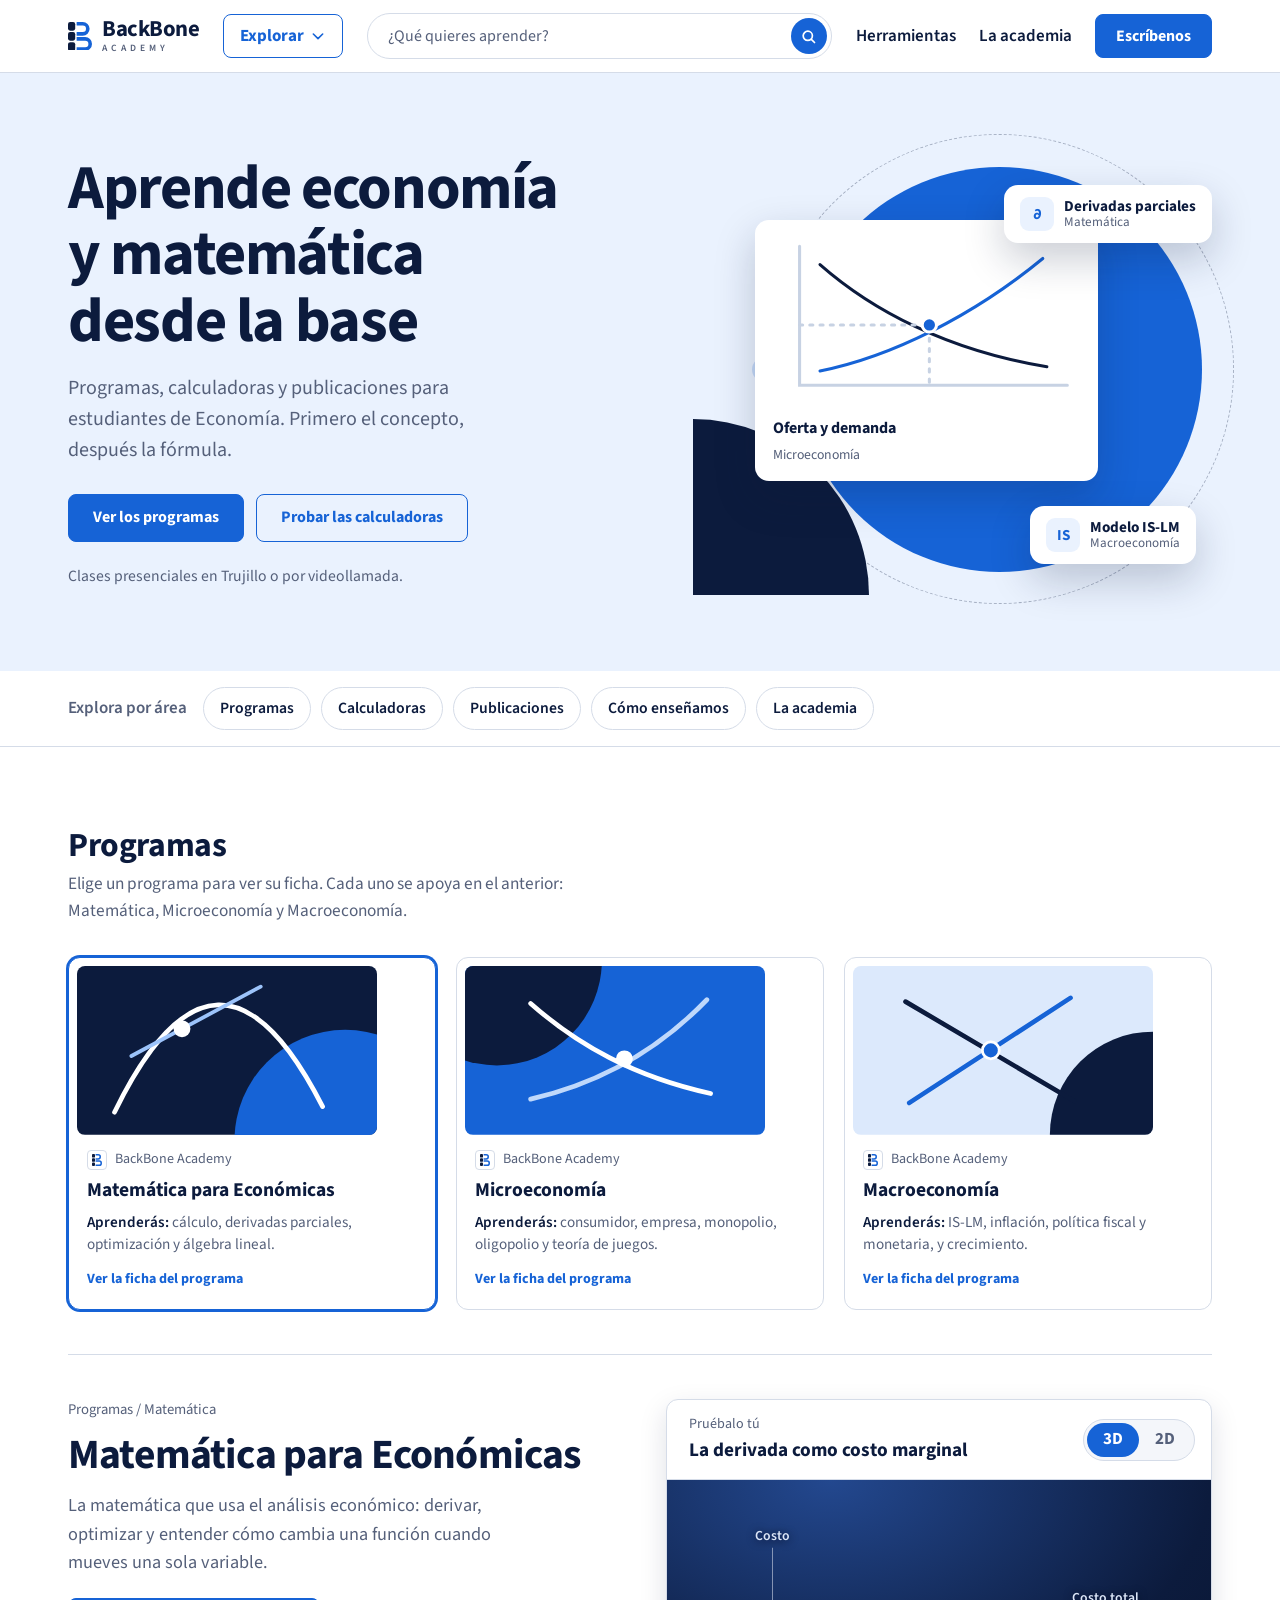
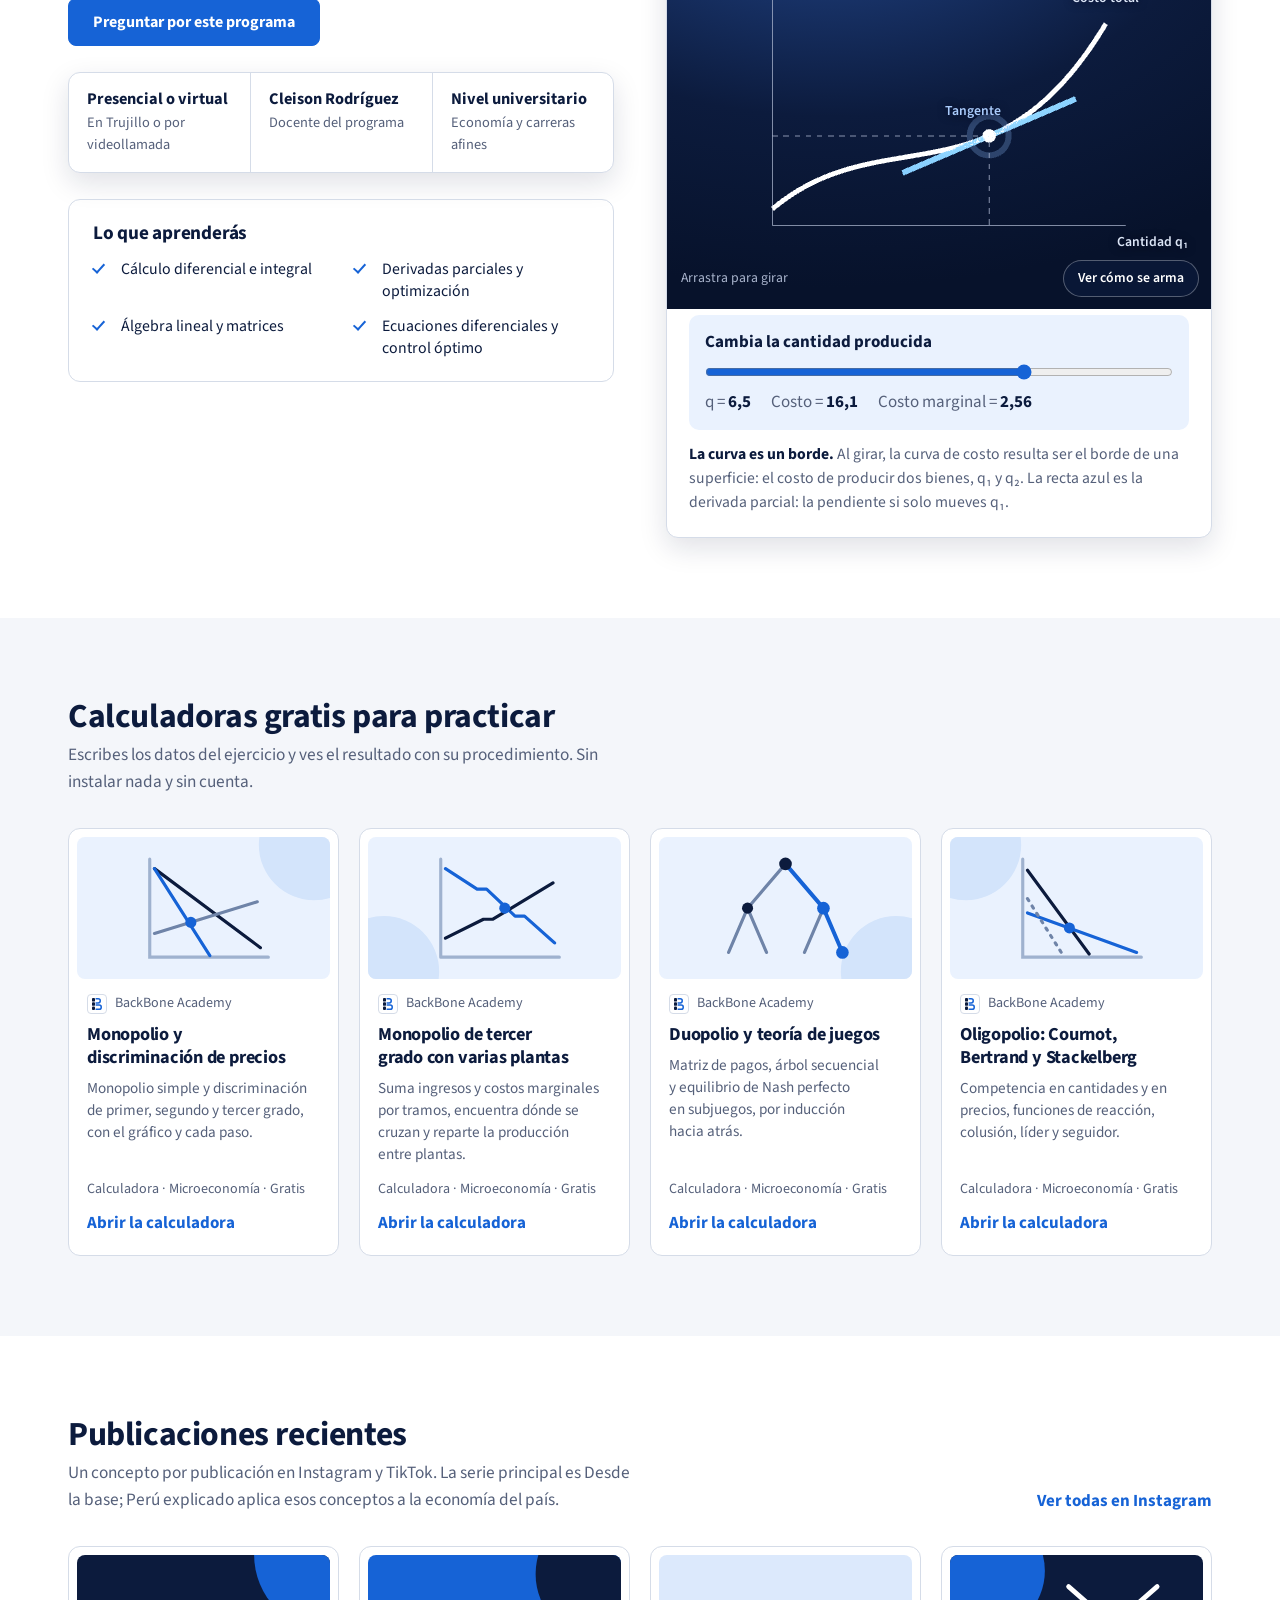
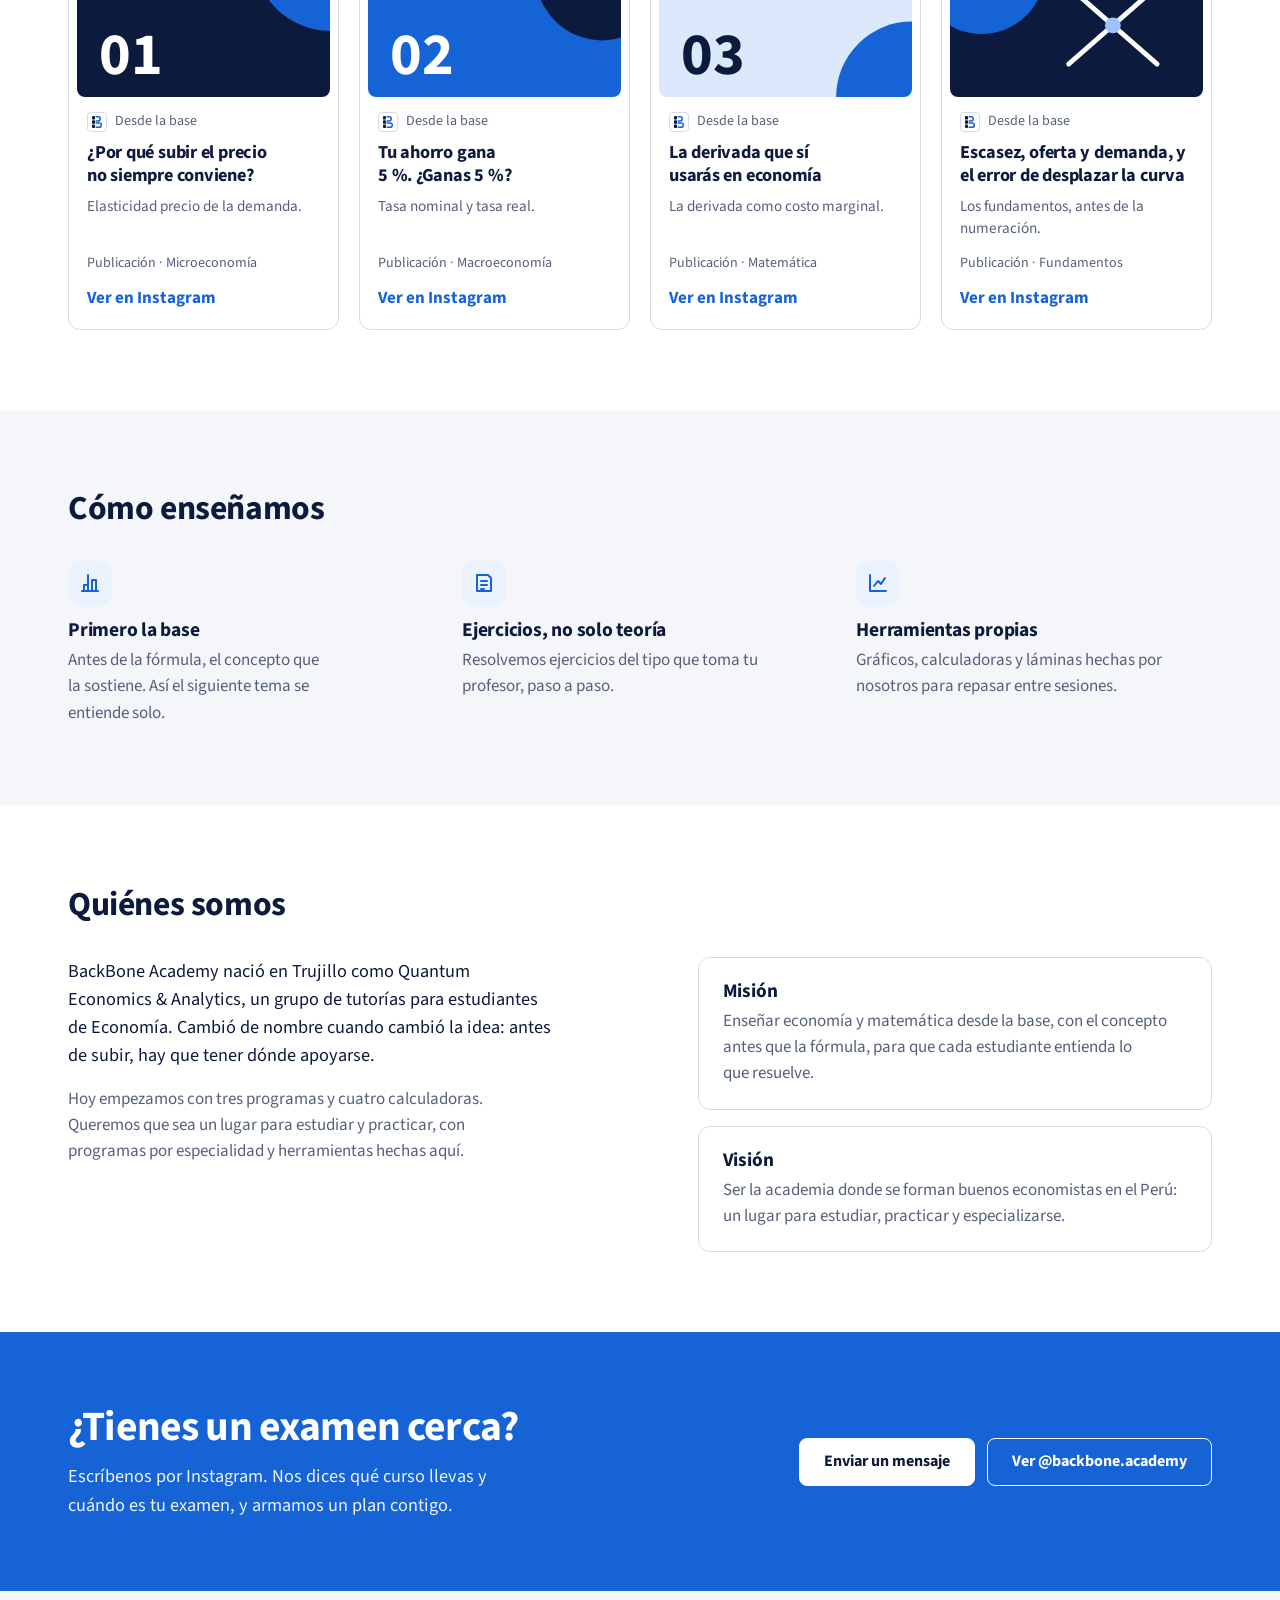
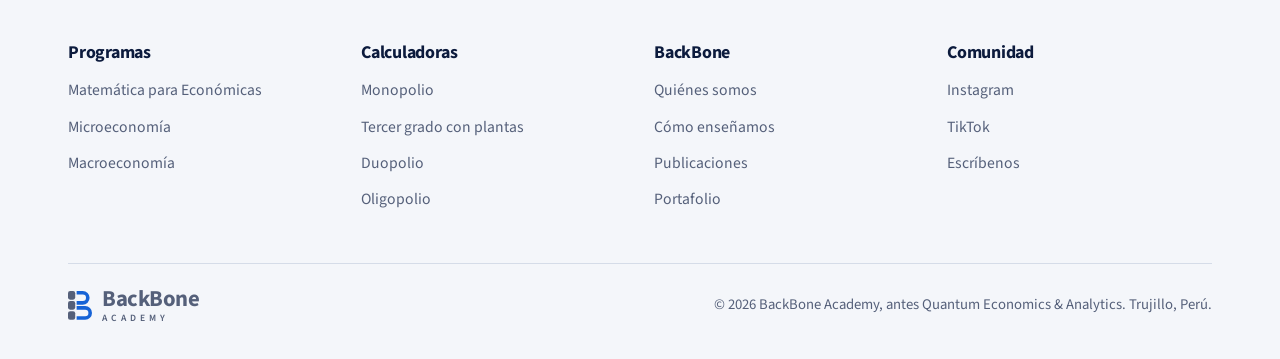
==== commit ee8e34d8: "Vista 3D animada en los gráficos y portada con movimiento - assets/js/graficos3d.js: cada gráfico ar" ====
--- a/index.html
+++ b/index.html
@@ -14,6 +14,7 @@
 <link rel="preconnect" href="https://fonts.gstatic.com" crossorigin>
 <link rel="stylesheet" href="https://fonts.googleapis.com/css2?family=Source+Sans+3:wght@400;600;700&display=swap">
 <link rel="stylesheet" href="assets/css/academy.css">
+<script type="importmap">{ "imports": { "three": "./assets/vendor/three/three.module.min.js" } }</script>
 </head>
 
 <body>
@@ -91,7 +92,7 @@
     </div>
 
     <div class="portada-arte" aria-hidden="true">
-      <div class="arte-circulo"></div>
+      <div class="arte-circulo"><div class="arte-orbita"></div></div>
       <div class="arte-arco"></div>
       <div class="arte-tarjeta arte-grafico">
         <svg viewBox="0 0 300 170" fill="none" stroke-linecap="round" stroke-width="3">
@@ -129,7 +130,7 @@
        2. su ficha     <article class="programa">
      Para añadir un programa, copia las dos partes con un nombre
      nuevo. Si además quieres su gráfico, añádelo con ese mismo
-     nombre en assets/js/graficos.js. -->
+     nombre en assets/js/graficos.js (2D) y graficos3d.js (3D). -->
 <section class="seccion" id="programas">
   <div class="envoltura">
     <div class="titulo-seccion">
@@ -237,8 +238,18 @@
         </div>
 
         <div class="grafico" id="grafico">
-          <div class="grafico-cabeza"><small>Pruébalo tú</small><b id="grafico-titulo"></b></div>
+          <div class="grafico-cabeza">
+            <div><small>Pruébalo tú</small><b id="grafico-titulo"></b></div>
+            <div class="vistas" role="group" aria-label="Vista del gráfico" hidden>
+              <button class="vista" type="button" data-vista="3d" aria-pressed="true">3D</button>
+              <button class="vista" type="button" data-vista="2d" aria-pressed="false">2D</button>
+            </div>
+          </div>
           <div class="grafico-lienzo" id="grafico-lienzo"></div>
+          <div class="grafico-3d" id="grafico-3d" hidden>
+            <div class="grafico-3d-lienzo" id="grafico-3d-lienzo"></div>
+            <div class="grafico-3d-barra"><span>Arrastra para girar</span><button type="button" id="repetir">Ver cómo se arma</button></div>
+          </div>
           <div class="grafico-pie">
             <div class="grafico-control">
               <label for="control" id="control-texto">Mueve el control</label>
@@ -485,5 +496,6 @@
 
 <script src="assets/js/graficos.js"></script>
 <script src="assets/js/academy.js"></script>
+<script type="module" src="assets/js/graficos3d.js"></script>
 </body>
 </html>
--- a/assets/css/academy.css
+++ b/assets/css/academy.css
@@ -4,7 +4,7 @@
    buscador en el menú y ficha de programa.
 
    CÓMO ESTÁ ORDENADO
-   1. Colores y tipografía     5. Ficha del programa y su gráfico
+   1. Colores y tipografía     5. Ficha del programa y su gráfico (2D y 3D)
    2. Piezas comunes           6. Por qué BackBone, academia, contacto
    3. Menú, Explorar, buscador 7. Pie
    4. Portada y tarjetas
@@ -211,19 +211,25 @@
 
 /* La composición de la portada: un círculo azul y tres tarjetas flotando.
    Con una foto real, reemplaza todo .portada-arte por un <img>. */
-.portada-arte { position: relative; aspect-ratio: 1 / .86; max-width: 540px; width: 100%; margin: 0 auto; }
+.portada-arte { position: relative; aspect-ratio: 1 / .86; max-width: 540px; width: 100%; margin: 0 auto; transform-style: preserve-3d; transition: transform .5s cubic-bezier(.2, .7, .2, 1); }
+/* Una órbita punteada que gira despacio alrededor del círculo */
+.arte-orbita { position: absolute; inset: -8%; border-radius: 50%; border: 1.5px dashed rgba(12, 27, 61, .3); animation: girar 48s linear infinite; }
+.arte-orbita::after { content: ""; position: absolute; top: 50%; left: -7px; width: 13px; height: 13px; margin-top: -6.5px; border-radius: 50%; background: #1663D6; box-shadow: 0 0 0 6px rgba(22, 99, 214, .18); }
+@keyframes girar { to { transform: rotate(360deg); } }
+/* Las tarjetas flotan a distinta profundidad: con el mouse se ve el relieve */
+@keyframes flotar { 0%, 100% { transform: translateZ(var(--z, 0)) translateY(0); } 50% { transform: translateZ(var(--z, 0)) translateY(-10px); } }
 .arte-circulo { position: absolute; right: 2%; top: 4%; width: 78%; aspect-ratio: 1; border-radius: 50%; background: #1663D6; }
 .arte-arco { position: absolute; left: 0; bottom: 0; width: 34%; aspect-ratio: 1; border-radius: 0 100% 0 0; background: #0C1B3D; }
-.arte-tarjeta { position: absolute; background: #FFFFFF; color: #0C1B3D; border-radius: 14px; box-shadow: 0 16px 40px rgba(12, 27, 61, .22); }
-.arte-grafico { left: 12%; top: 16%; width: 66%; padding: 16px 18px 14px; }
+.arte-tarjeta { position: absolute; background: #FFFFFF; color: #0C1B3D; border-radius: 14px; box-shadow: 0 16px 40px rgba(12, 27, 61, .22); animation: flotar 7s ease-in-out infinite; }
+.arte-grafico { --z: 30px; left: 12%; top: 16%; width: 66%; padding: 16px 18px 14px; }
 .arte-grafico svg { width: 100%; height: auto; }
 .arte-grafico b { display: block; font-size: 1rem; margin-top: 6px; }
 .arte-grafico span { font-size: .86rem; color: #55607A; }
 .arte-chip { display: flex; align-items: center; gap: 10px; padding: 12px 16px; font-weight: 700; font-size: .95rem; line-height: 1.2; }
 .arte-chip small { display: block; font-weight: 400; font-size: .82rem; color: #55607A; }
 .arte-chip i { flex-shrink: 0; width: 34px; height: 34px; border-radius: 9px; background: #EAF2FE; color: #1663D6; display: inline-flex; align-items: center; justify-content: center; font-style: normal; font-weight: 700; }
-.arte-chip-1 { right: 0; top: 8%; }
-.arte-chip-2 { right: 3%; bottom: 7%; }
+.arte-chip-1 { --z: 70px; right: 0; top: 8%; animation-delay: -2.3s; }
+.arte-chip-2 { --z: 55px; right: 3%; bottom: 7%; animation-delay: -4.6s; }
 
 /* Fila de áreas, como los temas de un catálogo */
 .areas { border-bottom: 1px solid var(--linea); }
@@ -283,7 +289,33 @@
 html:not(.js) .programas-rejilla { grid-template-columns: minmax(0, 1fr); }
 
 .grafico { border: 1px solid var(--linea); border-radius: 12px; background: var(--tarjeta); box-shadow: var(--sombra); overflow: hidden; }
-.grafico-cabeza { padding: 16px 22px; border-bottom: 1px solid var(--linea); }
+.grafico-cabeza { display: flex; align-items: center; justify-content: space-between; gap: 16px; padding: 14px 16px 14px 22px; border-bottom: 1px solid var(--linea); }
+.vistas { display: inline-flex; padding: 3px; border-radius: 999px; background: var(--fondo-alt); border: 1px solid var(--linea); flex-shrink: 0; }
+.vistas[hidden] { display: none; }
+.vista { min-width: 52px; height: 34px; padding: 0 14px; border-radius: 999px; font-weight: 700; color: var(--texto-2); transition: background-color .15s, color .15s; }
+.vista:hover { color: var(--texto); }
+.vista[aria-pressed="true"] { background: var(--boton); color: #FFFFFF; }
+.grafico-lienzo[hidden], .grafico-3d[hidden] { display: none; }
+/* La vista 3D: un panel azul marino con luz desde arriba */
+.grafico-3d { position: relative; background: radial-gradient(120% 95% at 30% 0%, #23488F 0%, #0C1B3D 58%, #07122B 100%); }
+.grafico-3d-lienzo { position: relative; aspect-ratio: 4 / 3.15; }
+.grafico-3d-lienzo canvas { position: absolute; inset: 0; width: 100%; height: 100%; cursor: grab; }
+.grafico-3d-lienzo canvas:active { cursor: grabbing; }
+.capa-etq { position: absolute; inset: 0; pointer-events: none; overflow: hidden; }
+.etq {
+  position: absolute; left: 0; top: 0; white-space: nowrap; will-change: transform, opacity;
+  font: 600 .86rem/1 var(--f); color: #DCE6F7; text-shadow: 0 1px 8px rgba(7, 18, 43, .95);
+}
+.etq.acento { color: #A9CBFB; }
+.grafico-3d-barra {
+  position: absolute; left: 14px; right: 12px; bottom: 12px; display: flex; align-items: center; justify-content: space-between; gap: 12px;
+  pointer-events: none; font-size: .86rem; color: #A9B4CC;
+}
+.grafico-3d-barra button {
+  pointer-events: auto; color: #FFFFFF; font-weight: 600; font-size: .86rem; padding: 7px 14px; border-radius: 999px;
+  border: 1px solid rgba(255, 255, 255, .3); background: rgba(12, 27, 61, .65); transition: border-color .15s;
+}
+.grafico-3d-barra button:hover { border-color: #FFFFFF; }
 .grafico-cabeza small { display: block; color: var(--texto-2); font-size: .88rem; }
 .grafico-cabeza b { font-size: 1.2rem; font-weight: 700; }
 .grafico-lienzo { padding: 8px 12px 0; }
@@ -364,6 +396,9 @@
   .datos { grid-template-columns: minmax(0, 1fr); }
   .datos div + div { border-left: 0; border-top: 1px solid var(--linea); }
   .portada-botones .boton, .contacto-acciones .boton { flex: 1 1 100%; }
+  .grafico-3d-lienzo { aspect-ratio: 1 / 1.05; }
+  .grafico-3d-barra span { display: none; }
+  .grafico-3d-barra { justify-content: flex-end; }
   .arte-chip { font-size: .84rem; padding: 9px 12px; }
   .arte-chip i { width: 28px; height: 28px; }
 }
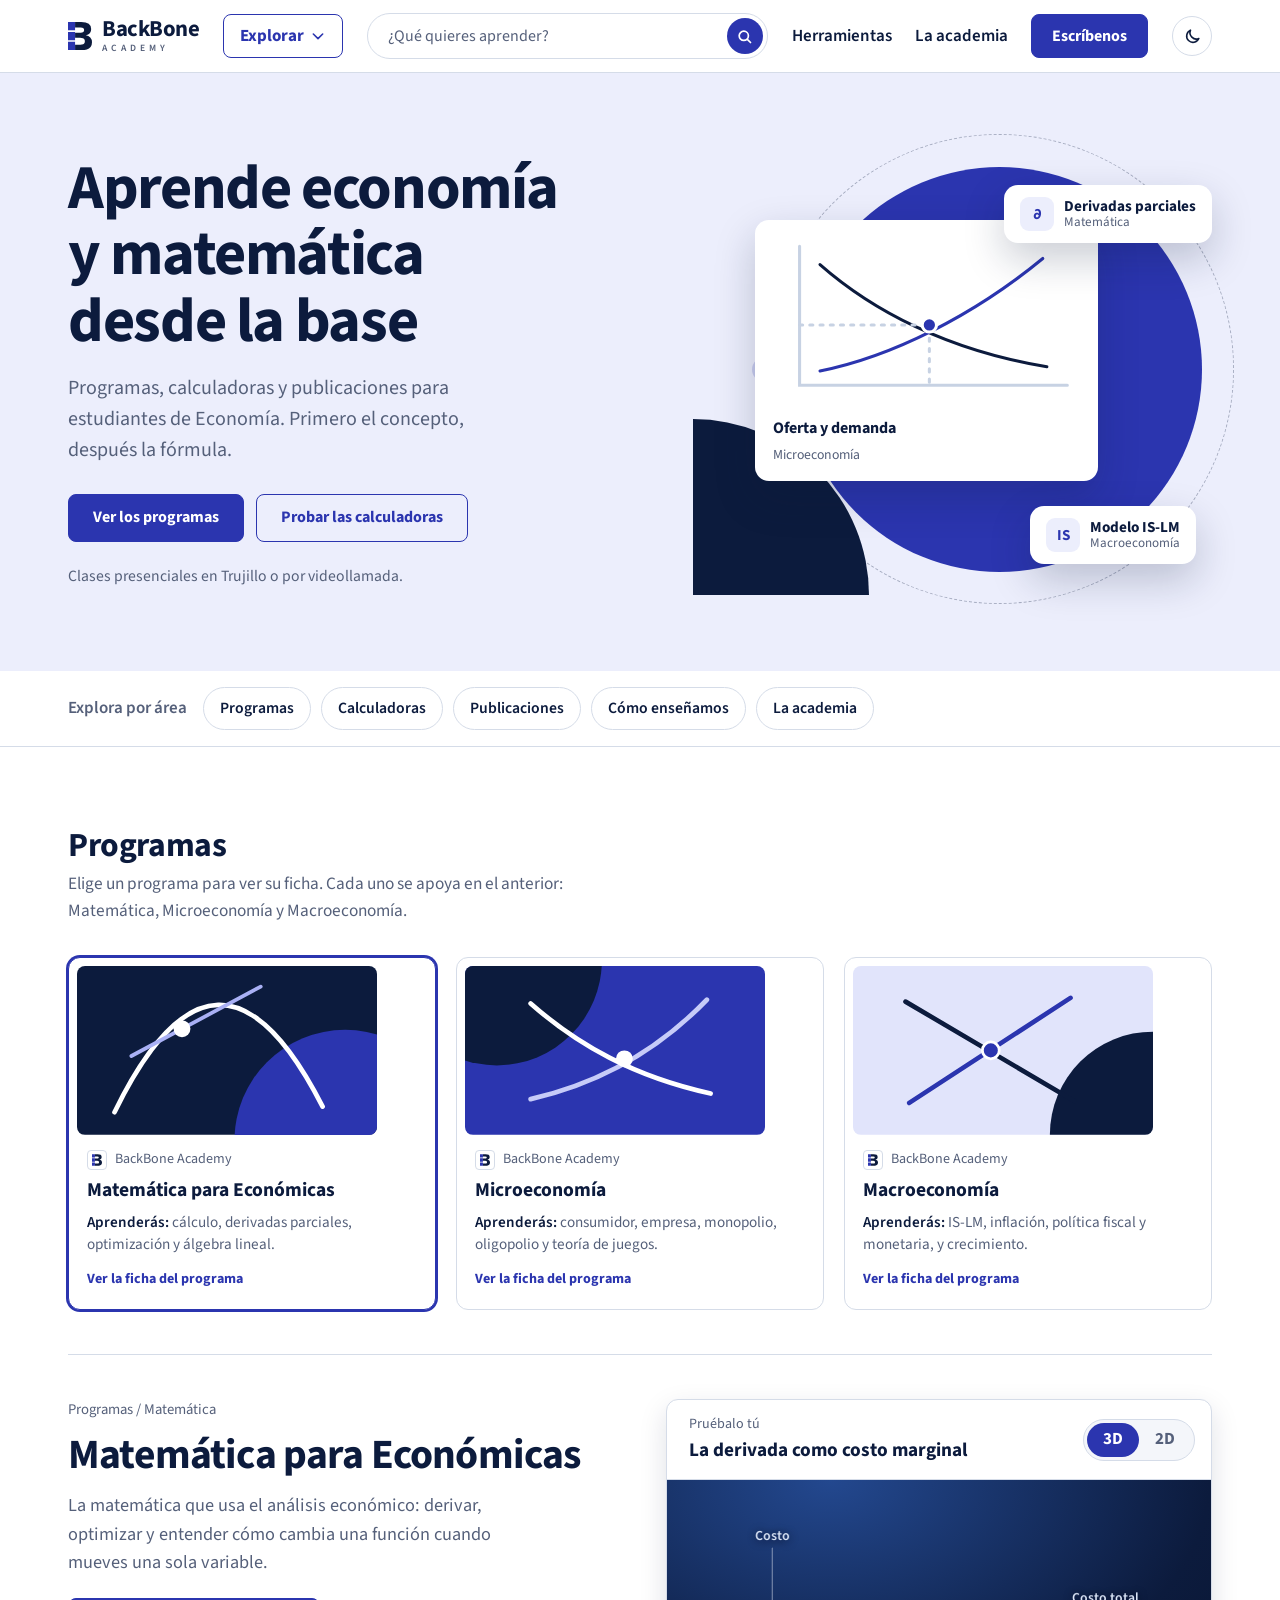
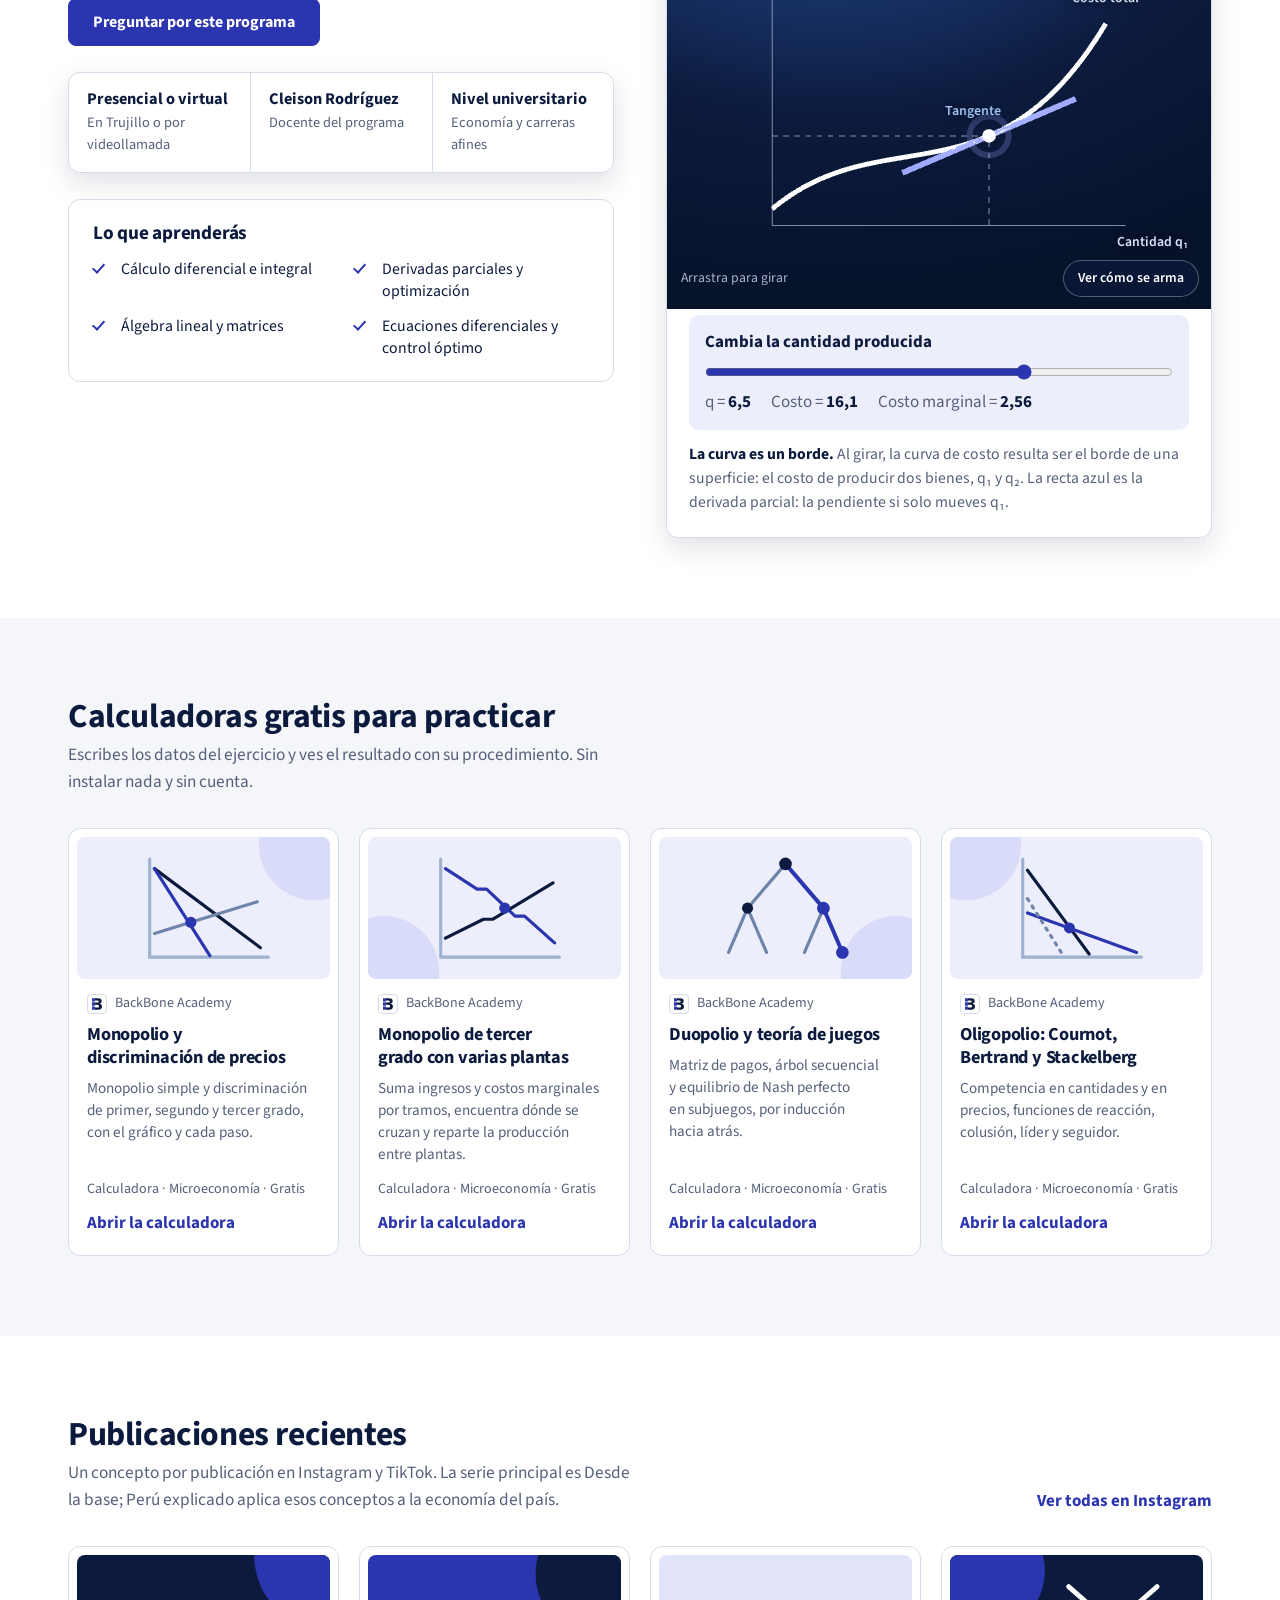
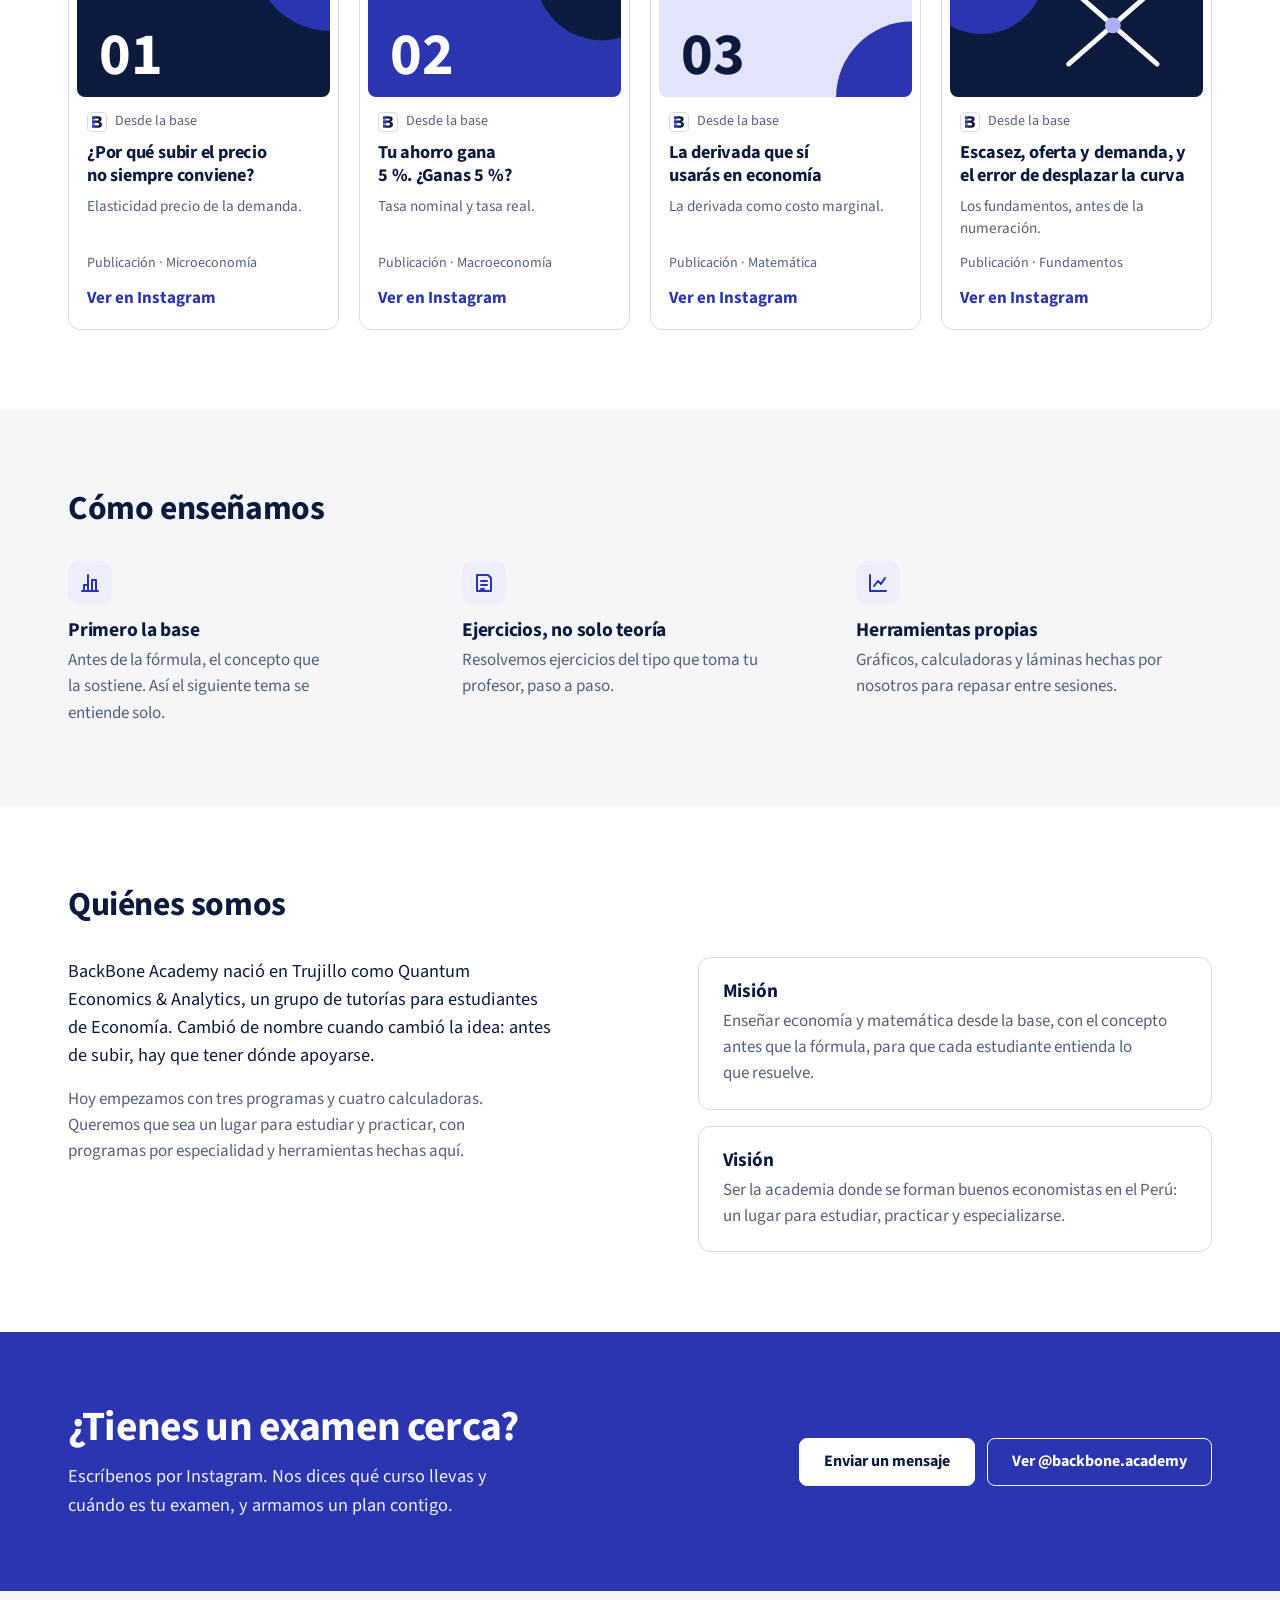
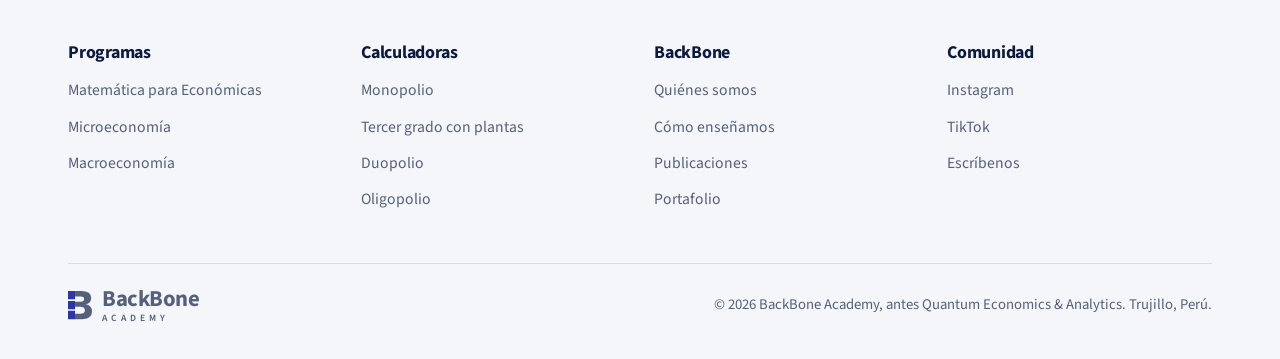
==== commit 8f352718: "Logo nuevo, color índigo y botón de modo claro/oscuro - Reemplaza el isotipo anterior por la B con l" ====
--- a/index.html
+++ b/index.html
@@ -15,6 +15,12 @@
 <link rel="stylesheet" href="https://fonts.googleapis.com/css2?family=Source+Sans+3:wght@400;600;700&display=swap">
 <link rel="stylesheet" href="assets/css/academy.css">
 <script type="importmap">{ "imports": { "three": "./assets/vendor/three/three.module.min.js" } }</script>
+<script>
+  /* Tema claro u oscuro: respeta la elección guardada; si no hay, sigue al dispositivo. */
+  (function () {
+    try { var t = localStorage.getItem('tema'); if (t === 'light' || t === 'dark') document.documentElement.setAttribute('data-theme', t); } catch (e) {}
+  })();
+</script>
 </head>
 
 <body>
@@ -26,7 +32,7 @@
 <header class="cabecera">
   <div class="envoltura cabecera-fila">
     <a class="logo" href="#inicio" aria-label="BackBone Academy, inicio">
-      <svg viewBox="0 0 100 120" aria-hidden="true"><g fill="currentColor"><rect width="30" height="36" rx="9"/><rect y="42" width="30" height="36" rx="9"/><rect y="84" width="30" height="36" rx="9"/></g><g class="logo-arcos"><path d="M36 0H61.5A28.5 28.5 0 0 1 61.5 57H36V42H61.5A13.5 13.5 0 0 0 61.5 15H36Z"/><path d="M36 63H71.5A28.5 28.5 0 0 1 71.5 120H36V105H71.5A13.5 13.5 0 0 0 71.5 78H36Z"/></g></svg>
+      <svg viewBox="13.69 8 52.43 61.59" aria-hidden="true"><path fill="currentColor" d="M29.13 57.74L40.59 57.74Q44.61 57.74 46.75 56.74Q48.89 55.73 49.7 54Q50.51 52.27 50.51 50.17Q50.51 48.03 49.61 46.3Q48.72 44.57 46.43 43.56Q44.14 42.56 39.99 42.56L29.13 42.56L29.13 31.48L41.32 31.48Q45.08 31.48 47.01 30.09Q48.93 28.7 48.93 25.66Q48.93 23.05 47.3 21.45Q45.68 19.85 41.4 19.85L29.13 19.85L29.13 8L42.51 8Q53.68 8 58.98 11.89Q64.28 15.78 64.28 23.14Q64.28 28.02 62.36 30.86Q60.43 33.7 57.57 35.07Q55 36.36 52.44 36.83Q58.81 37.94 62.4 41.7Q66.12 45.59 66.12 52.48Q66.12 58.98 63.04 62.72Q59.96 66.47 54.9 68.03Q49.83 69.59 43.88 69.59L29.13 69.59Z"/><path class="logo-columna" d="M13.69 26.2L13.69 8L29.13 8L29.13 26.2L13.69 26.2ZM13.69 69.59L13.69 51.4L29.13 51.4L29.13 69.59ZM13.69 47.8L13.69 29.8L29.13 29.8L29.13 47.8L13.69 47.8Z"/></svg>
       <span class="logo-texto"><span class="logo-nombre">BackBone</span><span class="logo-academy">ACADEMY</span></span>
     </a>
 
@@ -63,6 +69,10 @@
       <a href="#academia">La academia</a>
       <a class="boton" href="#contacto">Escríbenos</a>
     </nav>
+    <button class="tema-boton" type="button" id="tema-boton" aria-label="Cambiar a modo oscuro" title="Cambiar entre modo claro y oscuro">
+      <svg class="icono-luna" viewBox="0 0 24 24" fill="none" stroke="currentColor" stroke-width="2" stroke-linecap="round" stroke-linejoin="round" aria-hidden="true"><path d="M20 14.5A8 8 0 0 1 9.5 4a8 8 0 1 0 10.5 10.5Z"/></svg>
+      <svg class="icono-sol" viewBox="0 0 24 24" fill="none" stroke="currentColor" stroke-width="2" stroke-linecap="round" aria-hidden="true"><circle cx="12" cy="12" r="4"/><path d="M12 2.5v2M12 19.5v2M4.6 4.6l1.4 1.4M18 18l1.4 1.4M2.5 12h2M19.5 12h2M4.6 19.4 6 18M18 6l1.4-1.4"/></svg>
+    </button>
     <button class="abrir-menu" type="button" aria-label="Abrir el menú" aria-expanded="false" aria-controls="menu-movil"><span></span></button>
   </div>
   <nav class="menu-movil" id="menu-movil" aria-label="Principal, celular">
@@ -98,9 +108,9 @@
         <svg viewBox="0 0 300 170" fill="none" stroke-linecap="round" stroke-width="3">
           <path d="M26 10v136h262" stroke="#C7D2E3"/>
           <path d="M46 28C96 72 170 112 268 128" stroke="#0C1B3D"/>
-          <path d="M46 132C116 118 196 78 264 22" stroke="#1663D6"/>
+          <path d="M46 132C116 118 196 78 264 22" stroke="#2B35AF"/>
           <path d="M26 87h127v59" stroke="#C7D2E3" stroke-dasharray="3 7"/>
-          <circle cx="153" cy="87" r="7" fill="#1663D6" stroke="#FFFFFF"/>
+          <circle cx="153" cy="87" r="7" fill="#2B35AF" stroke="#FFFFFF"/>
         </svg>
         <b>Oferta y demanda</b>
         <span>Microeconomía</span>
@@ -142,27 +152,27 @@
 
     <div class="tarjetas tarjetas-3" role="tablist" aria-label="Programas">
       <button class="tarjeta pestana" type="button" role="tab" id="tab-mate" data-programa="mate" aria-controls="programa-mate" aria-selected="true">
-        <span class="tarjeta-imagen"><svg viewBox="0 0 320 180" preserveAspectRatio="xMidYMid slice" aria-hidden="true"><rect width="320" height="180" fill="#0C1B3D"/><circle cx="286" cy="186" r="118" fill="#1663D6"/><path d="M40 156Q150 -70 262 150" fill="none" stroke="#FFFFFF" stroke-width="5" stroke-linecap="round"/><path d="M58 96 196 22" stroke="#9CC3FA" stroke-width="4" stroke-linecap="round"/><circle cx="112" cy="67" r="9" fill="#FFFFFF"/></svg></span>
+        <span class="tarjeta-imagen"><svg viewBox="0 0 320 180" preserveAspectRatio="xMidYMid slice" aria-hidden="true"><rect width="320" height="180" fill="#0C1B3D"/><circle cx="286" cy="186" r="118" fill="#2B35AF"/><path d="M40 156Q150 -70 262 150" fill="none" stroke="#FFFFFF" stroke-width="5" stroke-linecap="round"/><path d="M58 96 196 22" stroke="#A9B0F5" stroke-width="4" stroke-linecap="round"/><circle cx="112" cy="67" r="9" fill="#FFFFFF"/></svg></span>
         <span class="tarjeta-cuerpo">
-          <span class="tarjeta-origen"><svg viewBox="0 0 100 120" aria-hidden="true"><g fill="currentColor"><rect width="30" height="36" rx="9"/><rect y="42" width="30" height="36" rx="9"/><rect y="84" width="30" height="36" rx="9"/></g><g class="logo-arcos"><path d="M36 0H61.5A28.5 28.5 0 0 1 61.5 57H36V42H61.5A13.5 13.5 0 0 0 61.5 15H36Z"/><path d="M36 63H71.5A28.5 28.5 0 0 1 71.5 120H36V105H71.5A13.5 13.5 0 0 0 71.5 78H36Z"/></g></svg> BackBone Academy</span>
+          <span class="tarjeta-origen"><svg viewBox="13.69 8 52.43 61.59" aria-hidden="true"><path fill="currentColor" d="M29.13 57.74L40.59 57.74Q44.61 57.74 46.75 56.74Q48.89 55.73 49.7 54Q50.51 52.27 50.51 50.17Q50.51 48.03 49.61 46.3Q48.72 44.57 46.43 43.56Q44.14 42.56 39.99 42.56L29.13 42.56L29.13 31.48L41.32 31.48Q45.08 31.48 47.01 30.09Q48.93 28.7 48.93 25.66Q48.93 23.05 47.3 21.45Q45.68 19.85 41.4 19.85L29.13 19.85L29.13 8L42.51 8Q53.68 8 58.98 11.89Q64.28 15.78 64.28 23.14Q64.28 28.02 62.36 30.86Q60.43 33.7 57.57 35.07Q55 36.36 52.44 36.83Q58.81 37.94 62.4 41.7Q66.12 45.59 66.12 52.48Q66.12 58.98 63.04 62.72Q59.96 66.47 54.9 68.03Q49.83 69.59 43.88 69.59L29.13 69.59Z"/><path class="logo-columna" d="M13.69 26.2L13.69 8L29.13 8L29.13 26.2L13.69 26.2ZM13.69 69.59L13.69 51.4L29.13 51.4L29.13 69.59ZM13.69 47.8L13.69 29.8L29.13 29.8L29.13 47.8L13.69 47.8Z"/></svg> BackBone Academy</span>
           <span class="tarjeta-titulo">Matemática para Económicas</span>
           <span class="tarjeta-texto"><b>Aprenderás:</b> cálculo, derivadas parciales, optimización y álgebra lineal.</span>
           <span class="tarjeta-meta">Ver la ficha del programa</span>
         </span>
       </button>
       <button class="tarjeta pestana" type="button" role="tab" id="tab-micro" data-programa="micro" aria-controls="programa-micro" aria-selected="false" tabindex="-1">
-        <span class="tarjeta-imagen"><svg viewBox="0 0 320 180" preserveAspectRatio="xMidYMid slice" aria-hidden="true"><rect width="320" height="180" fill="#1663D6"/><circle cx="34" cy="-6" r="112" fill="#0C1B3D"/><path d="M70 40C120 84 180 118 262 136" fill="none" stroke="#FFFFFF" stroke-width="5" stroke-linecap="round"/><path d="M70 142C140 126 204 92 258 36" fill="none" stroke="#BFD8FB" stroke-width="5" stroke-linecap="round"/><circle cx="170" cy="99" r="9" fill="#FFFFFF"/></svg></span>
+        <span class="tarjeta-imagen"><svg viewBox="0 0 320 180" preserveAspectRatio="xMidYMid slice" aria-hidden="true"><rect width="320" height="180" fill="#2B35AF"/><circle cx="34" cy="-6" r="112" fill="#0C1B3D"/><path d="M70 40C120 84 180 118 262 136" fill="none" stroke="#FFFFFF" stroke-width="5" stroke-linecap="round"/><path d="M70 142C140 126 204 92 258 36" fill="none" stroke="#C6CBF8" stroke-width="5" stroke-linecap="round"/><circle cx="170" cy="99" r="9" fill="#FFFFFF"/></svg></span>
         <span class="tarjeta-cuerpo">
-          <span class="tarjeta-origen"><svg viewBox="0 0 100 120" aria-hidden="true"><g fill="currentColor"><rect width="30" height="36" rx="9"/><rect y="42" width="30" height="36" rx="9"/><rect y="84" width="30" height="36" rx="9"/></g><g class="logo-arcos"><path d="M36 0H61.5A28.5 28.5 0 0 1 61.5 57H36V42H61.5A13.5 13.5 0 0 0 61.5 15H36Z"/><path d="M36 63H71.5A28.5 28.5 0 0 1 71.5 120H36V105H71.5A13.5 13.5 0 0 0 71.5 78H36Z"/></g></svg> BackBone Academy</span>
+          <span class="tarjeta-origen"><svg viewBox="13.69 8 52.43 61.59" aria-hidden="true"><path fill="currentColor" d="M29.13 57.74L40.59 57.74Q44.61 57.74 46.75 56.74Q48.89 55.73 49.7 54Q50.51 52.27 50.51 50.17Q50.51 48.03 49.61 46.3Q48.72 44.57 46.43 43.56Q44.14 42.56 39.99 42.56L29.13 42.56L29.13 31.48L41.32 31.48Q45.08 31.48 47.01 30.09Q48.93 28.7 48.93 25.66Q48.93 23.05 47.3 21.45Q45.68 19.85 41.4 19.85L29.13 19.85L29.13 8L42.51 8Q53.68 8 58.98 11.89Q64.28 15.78 64.28 23.14Q64.28 28.02 62.36 30.86Q60.43 33.7 57.57 35.07Q55 36.36 52.44 36.83Q58.81 37.94 62.4 41.7Q66.12 45.59 66.12 52.48Q66.12 58.98 63.04 62.72Q59.96 66.47 54.9 68.03Q49.83 69.59 43.88 69.59L29.13 69.59Z"/><path class="logo-columna" d="M13.69 26.2L13.69 8L29.13 8L29.13 26.2L13.69 26.2ZM13.69 69.59L13.69 51.4L29.13 51.4L29.13 69.59ZM13.69 47.8L13.69 29.8L29.13 29.8L29.13 47.8L13.69 47.8Z"/></svg> BackBone Academy</span>
           <span class="tarjeta-titulo">Microeconomía</span>
           <span class="tarjeta-texto"><b>Aprenderás:</b> consumidor, empresa, monopolio, oligopolio y teoría de juegos.</span>
           <span class="tarjeta-meta">Ver la ficha del programa</span>
         </span>
       </button>
       <button class="tarjeta pestana" type="button" role="tab" id="tab-macro" data-programa="macro" aria-controls="programa-macro" aria-selected="false" tabindex="-1">
-        <span class="tarjeta-imagen"><svg viewBox="0 0 320 180" preserveAspectRatio="xMidYMid slice" aria-hidden="true"><rect width="320" height="180" fill="#DCE9FC"/><path d="M320 180V70A110 110 0 0 0 210 180Z" fill="#0C1B3D"/><path d="M56 38 236 144" stroke="#0C1B3D" stroke-width="5" stroke-linecap="round"/><path d="M60 146 232 34" stroke="#1663D6" stroke-width="5" stroke-linecap="round"/><circle cx="147" cy="90" r="9" fill="#1663D6" stroke="#FFFFFF" stroke-width="3"/></svg></span>
+        <span class="tarjeta-imagen"><svg viewBox="0 0 320 180" preserveAspectRatio="xMidYMid slice" aria-hidden="true"><rect width="320" height="180" fill="#E1E4FB"/><path d="M320 180V70A110 110 0 0 0 210 180Z" fill="#0C1B3D"/><path d="M56 38 236 144" stroke="#0C1B3D" stroke-width="5" stroke-linecap="round"/><path d="M60 146 232 34" stroke="#2B35AF" stroke-width="5" stroke-linecap="round"/><circle cx="147" cy="90" r="9" fill="#2B35AF" stroke="#FFFFFF" stroke-width="3"/></svg></span>
         <span class="tarjeta-cuerpo">
-          <span class="tarjeta-origen"><svg viewBox="0 0 100 120" aria-hidden="true"><g fill="currentColor"><rect width="30" height="36" rx="9"/><rect y="42" width="30" height="36" rx="9"/><rect y="84" width="30" height="36" rx="9"/></g><g class="logo-arcos"><path d="M36 0H61.5A28.5 28.5 0 0 1 61.5 57H36V42H61.5A13.5 13.5 0 0 0 61.5 15H36Z"/><path d="M36 63H71.5A28.5 28.5 0 0 1 71.5 120H36V105H71.5A13.5 13.5 0 0 0 71.5 78H36Z"/></g></svg> BackBone Academy</span>
+          <span class="tarjeta-origen"><svg viewBox="13.69 8 52.43 61.59" aria-hidden="true"><path fill="currentColor" d="M29.13 57.74L40.59 57.74Q44.61 57.74 46.75 56.74Q48.89 55.73 49.7 54Q50.51 52.27 50.51 50.17Q50.51 48.03 49.61 46.3Q48.72 44.57 46.43 43.56Q44.14 42.56 39.99 42.56L29.13 42.56L29.13 31.48L41.32 31.48Q45.08 31.48 47.01 30.09Q48.93 28.7 48.93 25.66Q48.93 23.05 47.3 21.45Q45.68 19.85 41.4 19.85L29.13 19.85L29.13 8L42.51 8Q53.68 8 58.98 11.89Q64.28 15.78 64.28 23.14Q64.28 28.02 62.36 30.86Q60.43 33.7 57.57 35.07Q55 36.36 52.44 36.83Q58.81 37.94 62.4 41.7Q66.12 45.59 66.12 52.48Q66.12 58.98 63.04 62.72Q59.96 66.47 54.9 68.03Q49.83 69.59 43.88 69.59L29.13 69.59Z"/><path class="logo-columna" d="M13.69 26.2L13.69 8L29.13 8L29.13 26.2L13.69 26.2ZM13.69 69.59L13.69 51.4L29.13 51.4L29.13 69.59ZM13.69 47.8L13.69 29.8L29.13 29.8L29.13 47.8L13.69 47.8Z"/></svg> BackBone Academy</span>
           <span class="tarjeta-titulo">Macroeconomía</span>
           <span class="tarjeta-texto"><b>Aprenderás:</b> IS-LM, inflación, política fiscal y monetaria, y crecimiento.</span>
           <span class="tarjeta-meta">Ver la ficha del programa</span>
@@ -279,9 +289,9 @@
 
     <ul class="tarjetas">
       <li class="tarjeta">
-        <div class="tarjeta-imagen"><svg viewBox="0 0 320 180" preserveAspectRatio="xMidYMid slice" aria-hidden="true"><rect width="320" height="180" fill="#EAF2FE"/><circle cx="300" cy="10" r="70" fill="#D3E4FB"/><g fill="none" stroke="#0C1B3D" stroke-width="4" stroke-linecap="round"><path d="M92 28v124h150" stroke="#9FB2CF"/><path d="M98 40 232 140"/><path d="M98 40 168 150" stroke="#1663D6"/><path d="M98 122 228 82" stroke="#6F84A8"/></g><circle cx="144" cy="108" r="7" fill="#1663D6"/></svg></div>
-        <div class="tarjeta-cuerpo">
-          <p class="tarjeta-origen"><svg viewBox="0 0 100 120" aria-hidden="true"><g fill="currentColor"><rect width="30" height="36" rx="9"/><rect y="42" width="30" height="36" rx="9"/><rect y="84" width="30" height="36" rx="9"/></g><g class="logo-arcos"><path d="M36 0H61.5A28.5 28.5 0 0 1 61.5 57H36V42H61.5A13.5 13.5 0 0 0 61.5 15H36Z"/><path d="M36 63H71.5A28.5 28.5 0 0 1 71.5 120H36V105H71.5A13.5 13.5 0 0 0 71.5 78H36Z"/></g></svg> BackBone Academy</p>
+        <div class="tarjeta-imagen"><svg viewBox="0 0 320 180" preserveAspectRatio="xMidYMid slice" aria-hidden="true"><rect width="320" height="180" fill="#ECEEFC"/><circle cx="300" cy="10" r="70" fill="#D8DCF8"/><g fill="none" stroke="#0C1B3D" stroke-width="4" stroke-linecap="round"><path d="M92 28v124h150" stroke="#9FB2CF"/><path d="M98 40 232 140"/><path d="M98 40 168 150" stroke="#2B35AF"/><path d="M98 122 228 82" stroke="#6F84A8"/></g><circle cx="144" cy="108" r="7" fill="#2B35AF"/></svg></div>
+        <div class="tarjeta-cuerpo">
+          <p class="tarjeta-origen"><svg viewBox="13.69 8 52.43 61.59" aria-hidden="true"><path fill="currentColor" d="M29.13 57.74L40.59 57.74Q44.61 57.74 46.75 56.74Q48.89 55.73 49.7 54Q50.51 52.27 50.51 50.17Q50.51 48.03 49.61 46.3Q48.72 44.57 46.43 43.56Q44.14 42.56 39.99 42.56L29.13 42.56L29.13 31.48L41.32 31.48Q45.08 31.48 47.01 30.09Q48.93 28.7 48.93 25.66Q48.93 23.05 47.3 21.45Q45.68 19.85 41.4 19.85L29.13 19.85L29.13 8L42.51 8Q53.68 8 58.98 11.89Q64.28 15.78 64.28 23.14Q64.28 28.02 62.36 30.86Q60.43 33.7 57.57 35.07Q55 36.36 52.44 36.83Q58.81 37.94 62.4 41.7Q66.12 45.59 66.12 52.48Q66.12 58.98 63.04 62.72Q59.96 66.47 54.9 68.03Q49.83 69.59 43.88 69.59L29.13 69.59Z"/><path class="logo-columna" d="M13.69 26.2L13.69 8L29.13 8L29.13 26.2L13.69 26.2ZM13.69 69.59L13.69 51.4L29.13 51.4L29.13 69.59ZM13.69 47.8L13.69 29.8L29.13 29.8L29.13 47.8L13.69 47.8Z"/></svg> BackBone Academy</p>
           <h3>Monopolio y discriminación de precios</h3>
           <p class="tarjeta-texto">Monopolio simple y discriminación de primer, segundo y tercer grado, con el gráfico y cada paso.</p>
           <p class="tarjeta-meta">Calculadora · Microeconomía · Gratis</p>
@@ -289,9 +299,9 @@
         </div>
       </li>
       <li class="tarjeta">
-        <div class="tarjeta-imagen"><svg viewBox="0 0 320 180" preserveAspectRatio="xMidYMid slice" aria-hidden="true"><rect width="320" height="180" fill="#EAF2FE"/><circle cx="20" cy="170" r="70" fill="#D3E4FB"/><g fill="none" stroke="#0C1B3D" stroke-width="4" stroke-linecap="round" stroke-linejoin="round"><path d="M92 28v124h150" stroke="#9FB2CF"/><path d="M98 40 138 66 150 66 186 100 198 100 236 134" stroke="#1663D6"/><path d="M98 128 146 104 158 104 234 58"/></g><circle cx="173" cy="90" r="7" fill="#1663D6"/></svg></div>
-        <div class="tarjeta-cuerpo">
-          <p class="tarjeta-origen"><svg viewBox="0 0 100 120" aria-hidden="true"><g fill="currentColor"><rect width="30" height="36" rx="9"/><rect y="42" width="30" height="36" rx="9"/><rect y="84" width="30" height="36" rx="9"/></g><g class="logo-arcos"><path d="M36 0H61.5A28.5 28.5 0 0 1 61.5 57H36V42H61.5A13.5 13.5 0 0 0 61.5 15H36Z"/><path d="M36 63H71.5A28.5 28.5 0 0 1 71.5 120H36V105H71.5A13.5 13.5 0 0 0 71.5 78H36Z"/></g></svg> BackBone Academy</p>
+        <div class="tarjeta-imagen"><svg viewBox="0 0 320 180" preserveAspectRatio="xMidYMid slice" aria-hidden="true"><rect width="320" height="180" fill="#ECEEFC"/><circle cx="20" cy="170" r="70" fill="#D8DCF8"/><g fill="none" stroke="#0C1B3D" stroke-width="4" stroke-linecap="round" stroke-linejoin="round"><path d="M92 28v124h150" stroke="#9FB2CF"/><path d="M98 40 138 66 150 66 186 100 198 100 236 134" stroke="#2B35AF"/><path d="M98 128 146 104 158 104 234 58"/></g><circle cx="173" cy="90" r="7" fill="#2B35AF"/></svg></div>
+        <div class="tarjeta-cuerpo">
+          <p class="tarjeta-origen"><svg viewBox="13.69 8 52.43 61.59" aria-hidden="true"><path fill="currentColor" d="M29.13 57.74L40.59 57.74Q44.61 57.74 46.75 56.74Q48.89 55.73 49.7 54Q50.51 52.27 50.51 50.17Q50.51 48.03 49.61 46.3Q48.72 44.57 46.43 43.56Q44.14 42.56 39.99 42.56L29.13 42.56L29.13 31.48L41.32 31.48Q45.08 31.48 47.01 30.09Q48.93 28.7 48.93 25.66Q48.93 23.05 47.3 21.45Q45.68 19.85 41.4 19.85L29.13 19.85L29.13 8L42.51 8Q53.68 8 58.98 11.89Q64.28 15.78 64.28 23.14Q64.28 28.02 62.36 30.86Q60.43 33.7 57.57 35.07Q55 36.36 52.44 36.83Q58.81 37.94 62.4 41.7Q66.12 45.59 66.12 52.48Q66.12 58.98 63.04 62.72Q59.96 66.47 54.9 68.03Q49.83 69.59 43.88 69.59L29.13 69.59Z"/><path class="logo-columna" d="M13.69 26.2L13.69 8L29.13 8L29.13 26.2L13.69 26.2ZM13.69 69.59L13.69 51.4L29.13 51.4L29.13 69.59ZM13.69 47.8L13.69 29.8L29.13 29.8L29.13 47.8L13.69 47.8Z"/></svg> BackBone Academy</p>
           <h3>Monopolio de tercer grado con varias plantas</h3>
           <p class="tarjeta-texto">Suma ingresos y costos marginales por tramos, encuentra dónde se cruzan y reparte la producción entre plantas.</p>
           <p class="tarjeta-meta">Calculadora · Microeconomía · Gratis</p>
@@ -299,9 +309,9 @@
         </div>
       </li>
       <li class="tarjeta">
-        <div class="tarjeta-imagen"><svg viewBox="0 0 320 180" preserveAspectRatio="xMidYMid slice" aria-hidden="true"><rect width="320" height="180" fill="#EAF2FE"/><circle cx="300" cy="170" r="70" fill="#D3E4FB"/><g fill="none" stroke="#0C1B3D" stroke-width="4" stroke-linecap="round"><path d="M160 34 112 90M112 90 88 146M112 90 136 146M208 90 184 146" stroke="#6F84A8"/><path d="M160 34 208 90 232 146" stroke="#1663D6" stroke-width="5"/></g><circle cx="160" cy="34" r="8" fill="#0C1B3D"/><circle cx="112" cy="90" r="7" fill="#0C1B3D"/><circle cx="208" cy="90" r="8" fill="#1663D6"/><circle cx="232" cy="146" r="8" fill="#1663D6"/></svg></div>
-        <div class="tarjeta-cuerpo">
-          <p class="tarjeta-origen"><svg viewBox="0 0 100 120" aria-hidden="true"><g fill="currentColor"><rect width="30" height="36" rx="9"/><rect y="42" width="30" height="36" rx="9"/><rect y="84" width="30" height="36" rx="9"/></g><g class="logo-arcos"><path d="M36 0H61.5A28.5 28.5 0 0 1 61.5 57H36V42H61.5A13.5 13.5 0 0 0 61.5 15H36Z"/><path d="M36 63H71.5A28.5 28.5 0 0 1 71.5 120H36V105H71.5A13.5 13.5 0 0 0 71.5 78H36Z"/></g></svg> BackBone Academy</p>
+        <div class="tarjeta-imagen"><svg viewBox="0 0 320 180" preserveAspectRatio="xMidYMid slice" aria-hidden="true"><rect width="320" height="180" fill="#ECEEFC"/><circle cx="300" cy="170" r="70" fill="#D8DCF8"/><g fill="none" stroke="#0C1B3D" stroke-width="4" stroke-linecap="round"><path d="M160 34 112 90M112 90 88 146M112 90 136 146M208 90 184 146" stroke="#6F84A8"/><path d="M160 34 208 90 232 146" stroke="#2B35AF" stroke-width="5"/></g><circle cx="160" cy="34" r="8" fill="#0C1B3D"/><circle cx="112" cy="90" r="7" fill="#0C1B3D"/><circle cx="208" cy="90" r="8" fill="#2B35AF"/><circle cx="232" cy="146" r="8" fill="#2B35AF"/></svg></div>
+        <div class="tarjeta-cuerpo">
+          <p class="tarjeta-origen"><svg viewBox="13.69 8 52.43 61.59" aria-hidden="true"><path fill="currentColor" d="M29.13 57.74L40.59 57.74Q44.61 57.74 46.75 56.74Q48.89 55.73 49.7 54Q50.51 52.27 50.51 50.17Q50.51 48.03 49.61 46.3Q48.72 44.57 46.43 43.56Q44.14 42.56 39.99 42.56L29.13 42.56L29.13 31.48L41.32 31.48Q45.08 31.48 47.01 30.09Q48.93 28.7 48.93 25.66Q48.93 23.05 47.3 21.45Q45.68 19.85 41.4 19.85L29.13 19.85L29.13 8L42.51 8Q53.68 8 58.98 11.89Q64.28 15.78 64.28 23.14Q64.28 28.02 62.36 30.86Q60.43 33.7 57.57 35.07Q55 36.36 52.44 36.83Q58.81 37.94 62.4 41.7Q66.12 45.59 66.12 52.48Q66.12 58.98 63.04 62.72Q59.96 66.47 54.9 68.03Q49.83 69.59 43.88 69.59L29.13 69.59Z"/><path class="logo-columna" d="M13.69 26.2L13.69 8L29.13 8L29.13 26.2L13.69 26.2ZM13.69 69.59L13.69 51.4L29.13 51.4L29.13 69.59ZM13.69 47.8L13.69 29.8L29.13 29.8L29.13 47.8L13.69 47.8Z"/></svg> BackBone Academy</p>
           <h3>Duopolio y teoría de juegos</h3>
           <p class="tarjeta-texto">Matriz de pagos, árbol secuencial y equilibrio de Nash perfecto en subjuegos, por inducción hacia atrás.</p>
           <p class="tarjeta-meta">Calculadora · Microeconomía · Gratis</p>
@@ -309,9 +319,9 @@
         </div>
       </li>
       <li class="tarjeta">
-        <div class="tarjeta-imagen"><svg viewBox="0 0 320 180" preserveAspectRatio="xMidYMid slice" aria-hidden="true"><rect width="320" height="180" fill="#EAF2FE"/><circle cx="20" cy="10" r="70" fill="#D3E4FB"/><g fill="none" stroke="#0C1B3D" stroke-width="4" stroke-linecap="round"><path d="M92 28v124h150" stroke="#9FB2CF"/><path d="M98 42 176 148"/><path d="M98 96 236 146" stroke="#1663D6"/><path d="M98 78 142 148" stroke="#6F84A8" stroke-dasharray="3 8"/></g><circle cx="151" cy="115" r="7" fill="#1663D6"/></svg></div>
-        <div class="tarjeta-cuerpo">
-          <p class="tarjeta-origen"><svg viewBox="0 0 100 120" aria-hidden="true"><g fill="currentColor"><rect width="30" height="36" rx="9"/><rect y="42" width="30" height="36" rx="9"/><rect y="84" width="30" height="36" rx="9"/></g><g class="logo-arcos"><path d="M36 0H61.5A28.5 28.5 0 0 1 61.5 57H36V42H61.5A13.5 13.5 0 0 0 61.5 15H36Z"/><path d="M36 63H71.5A28.5 28.5 0 0 1 71.5 120H36V105H71.5A13.5 13.5 0 0 0 71.5 78H36Z"/></g></svg> BackBone Academy</p>
+        <div class="tarjeta-imagen"><svg viewBox="0 0 320 180" preserveAspectRatio="xMidYMid slice" aria-hidden="true"><rect width="320" height="180" fill="#ECEEFC"/><circle cx="20" cy="10" r="70" fill="#D8DCF8"/><g fill="none" stroke="#0C1B3D" stroke-width="4" stroke-linecap="round"><path d="M92 28v124h150" stroke="#9FB2CF"/><path d="M98 42 176 148"/><path d="M98 96 236 146" stroke="#2B35AF"/><path d="M98 78 142 148" stroke="#6F84A8" stroke-dasharray="3 8"/></g><circle cx="151" cy="115" r="7" fill="#2B35AF"/></svg></div>
+        <div class="tarjeta-cuerpo">
+          <p class="tarjeta-origen"><svg viewBox="13.69 8 52.43 61.59" aria-hidden="true"><path fill="currentColor" d="M29.13 57.74L40.59 57.74Q44.61 57.74 46.75 56.74Q48.89 55.73 49.7 54Q50.51 52.27 50.51 50.17Q50.51 48.03 49.61 46.3Q48.72 44.57 46.43 43.56Q44.14 42.56 39.99 42.56L29.13 42.56L29.13 31.48L41.32 31.48Q45.08 31.48 47.01 30.09Q48.93 28.7 48.93 25.66Q48.93 23.05 47.3 21.45Q45.68 19.85 41.4 19.85L29.13 19.85L29.13 8L42.51 8Q53.68 8 58.98 11.89Q64.28 15.78 64.28 23.14Q64.28 28.02 62.36 30.86Q60.43 33.7 57.57 35.07Q55 36.36 52.44 36.83Q58.81 37.94 62.4 41.7Q66.12 45.59 66.12 52.48Q66.12 58.98 63.04 62.72Q59.96 66.47 54.9 68.03Q49.83 69.59 43.88 69.59L29.13 69.59Z"/><path class="logo-columna" d="M13.69 26.2L13.69 8L29.13 8L29.13 26.2L13.69 26.2ZM13.69 69.59L13.69 51.4L29.13 51.4L29.13 69.59ZM13.69 47.8L13.69 29.8L29.13 29.8L29.13 47.8L13.69 47.8Z"/></svg> BackBone Academy</p>
           <h3>Oligopolio: Cournot, Bertrand y Stackelberg</h3>
           <p class="tarjeta-texto">Competencia en cantidades y en precios, funciones de reacción, colusión, líder y seguidor.</p>
           <p class="tarjeta-meta">Calculadora · Microeconomía · Gratis</p>
@@ -337,9 +347,9 @@
 
     <ul class="tarjetas">
       <li class="tarjeta">
-        <div class="tarjeta-imagen"><svg viewBox="0 0 320 180" preserveAspectRatio="xMidYMid slice" aria-hidden="true"><rect width="320" height="180" fill="#0C1B3D"/><path d="M320 0v96A96 96 0 0 1 224 0Z" fill="#1663D6"/><text x="28" y="150" font-family="'Source Sans 3', Arial, sans-serif" font-weight="700" font-size="76" fill="#FFFFFF">01</text></svg></div>
-        <div class="tarjeta-cuerpo">
-          <p class="tarjeta-origen"><svg viewBox="0 0 100 120" aria-hidden="true"><g fill="currentColor"><rect width="30" height="36" rx="9"/><rect y="42" width="30" height="36" rx="9"/><rect y="84" width="30" height="36" rx="9"/></g><g class="logo-arcos"><path d="M36 0H61.5A28.5 28.5 0 0 1 61.5 57H36V42H61.5A13.5 13.5 0 0 0 61.5 15H36Z"/><path d="M36 63H71.5A28.5 28.5 0 0 1 71.5 120H36V105H71.5A13.5 13.5 0 0 0 71.5 78H36Z"/></g></svg> Desde la base</p>
+        <div class="tarjeta-imagen"><svg viewBox="0 0 320 180" preserveAspectRatio="xMidYMid slice" aria-hidden="true"><rect width="320" height="180" fill="#0C1B3D"/><path d="M320 0v96A96 96 0 0 1 224 0Z" fill="#2B35AF"/><text x="28" y="150" font-family="'Source Sans 3', Arial, sans-serif" font-weight="700" font-size="76" fill="#FFFFFF">01</text></svg></div>
+        <div class="tarjeta-cuerpo">
+          <p class="tarjeta-origen"><svg viewBox="13.69 8 52.43 61.59" aria-hidden="true"><path fill="currentColor" d="M29.13 57.74L40.59 57.74Q44.61 57.74 46.75 56.74Q48.89 55.73 49.7 54Q50.51 52.27 50.51 50.17Q50.51 48.03 49.61 46.3Q48.72 44.57 46.43 43.56Q44.14 42.56 39.99 42.56L29.13 42.56L29.13 31.48L41.32 31.48Q45.08 31.48 47.01 30.09Q48.93 28.7 48.93 25.66Q48.93 23.05 47.3 21.45Q45.68 19.85 41.4 19.85L29.13 19.85L29.13 8L42.51 8Q53.68 8 58.98 11.89Q64.28 15.78 64.28 23.14Q64.28 28.02 62.36 30.86Q60.43 33.7 57.57 35.07Q55 36.36 52.44 36.83Q58.81 37.94 62.4 41.7Q66.12 45.59 66.12 52.48Q66.12 58.98 63.04 62.72Q59.96 66.47 54.9 68.03Q49.83 69.59 43.88 69.59L29.13 69.59Z"/><path class="logo-columna" d="M13.69 26.2L13.69 8L29.13 8L29.13 26.2L13.69 26.2ZM13.69 69.59L13.69 51.4L29.13 51.4L29.13 69.59ZM13.69 47.8L13.69 29.8L29.13 29.8L29.13 47.8L13.69 47.8Z"/></svg> Desde la base</p>
           <h3>¿Por qué subir el precio no siempre conviene?</h3>
           <p class="tarjeta-texto">Elasticidad precio de la demanda.</p>
           <p class="tarjeta-meta">Publicación · Microeconomía</p>
@@ -347,9 +357,9 @@
         </div>
       </li>
       <li class="tarjeta">
-        <div class="tarjeta-imagen"><svg viewBox="0 0 320 180" preserveAspectRatio="xMidYMid slice" aria-hidden="true"><rect width="320" height="180" fill="#1663D6"/><circle cx="296" cy="24" r="84" fill="#0C1B3D"/><text x="28" y="150" font-family="'Source Sans 3', Arial, sans-serif" font-weight="700" font-size="76" fill="#FFFFFF">02</text></svg></div>
-        <div class="tarjeta-cuerpo">
-          <p class="tarjeta-origen"><svg viewBox="0 0 100 120" aria-hidden="true"><g fill="currentColor"><rect width="30" height="36" rx="9"/><rect y="42" width="30" height="36" rx="9"/><rect y="84" width="30" height="36" rx="9"/></g><g class="logo-arcos"><path d="M36 0H61.5A28.5 28.5 0 0 1 61.5 57H36V42H61.5A13.5 13.5 0 0 0 61.5 15H36Z"/><path d="M36 63H71.5A28.5 28.5 0 0 1 71.5 120H36V105H71.5A13.5 13.5 0 0 0 71.5 78H36Z"/></g></svg> Desde la base</p>
+        <div class="tarjeta-imagen"><svg viewBox="0 0 320 180" preserveAspectRatio="xMidYMid slice" aria-hidden="true"><rect width="320" height="180" fill="#2B35AF"/><circle cx="296" cy="24" r="84" fill="#0C1B3D"/><text x="28" y="150" font-family="'Source Sans 3', Arial, sans-serif" font-weight="700" font-size="76" fill="#FFFFFF">02</text></svg></div>
+        <div class="tarjeta-cuerpo">
+          <p class="tarjeta-origen"><svg viewBox="13.69 8 52.43 61.59" aria-hidden="true"><path fill="currentColor" d="M29.13 57.74L40.59 57.74Q44.61 57.74 46.75 56.74Q48.89 55.73 49.7 54Q50.51 52.27 50.51 50.17Q50.51 48.03 49.61 46.3Q48.72 44.57 46.43 43.56Q44.14 42.56 39.99 42.56L29.13 42.56L29.13 31.48L41.32 31.48Q45.08 31.48 47.01 30.09Q48.93 28.7 48.93 25.66Q48.93 23.05 47.3 21.45Q45.68 19.85 41.4 19.85L29.13 19.85L29.13 8L42.51 8Q53.68 8 58.98 11.89Q64.28 15.78 64.28 23.14Q64.28 28.02 62.36 30.86Q60.43 33.7 57.57 35.07Q55 36.36 52.44 36.83Q58.81 37.94 62.4 41.7Q66.12 45.59 66.12 52.48Q66.12 58.98 63.04 62.72Q59.96 66.47 54.9 68.03Q49.83 69.59 43.88 69.59L29.13 69.59Z"/><path class="logo-columna" d="M13.69 26.2L13.69 8L29.13 8L29.13 26.2L13.69 26.2ZM13.69 69.59L13.69 51.4L29.13 51.4L29.13 69.59ZM13.69 47.8L13.69 29.8L29.13 29.8L29.13 47.8L13.69 47.8Z"/></svg> Desde la base</p>
           <h3>Tu ahorro gana 5&nbsp;%. ¿Ganas 5&nbsp;%?</h3>
           <p class="tarjeta-texto">Tasa nominal y tasa real.</p>
           <p class="tarjeta-meta">Publicación · Macroeconomía</p>
@@ -357,9 +367,9 @@
         </div>
       </li>
       <li class="tarjeta">
-        <div class="tarjeta-imagen"><svg viewBox="0 0 320 180" preserveAspectRatio="xMidYMid slice" aria-hidden="true"><rect width="320" height="180" fill="#DCE9FC"/><path d="M320 180V84A96 96 0 0 0 224 180Z" fill="#1663D6"/><text x="28" y="150" font-family="'Source Sans 3', Arial, sans-serif" font-weight="700" font-size="76" fill="#0C1B3D">03</text></svg></div>
-        <div class="tarjeta-cuerpo">
-          <p class="tarjeta-origen"><svg viewBox="0 0 100 120" aria-hidden="true"><g fill="currentColor"><rect width="30" height="36" rx="9"/><rect y="42" width="30" height="36" rx="9"/><rect y="84" width="30" height="36" rx="9"/></g><g class="logo-arcos"><path d="M36 0H61.5A28.5 28.5 0 0 1 61.5 57H36V42H61.5A13.5 13.5 0 0 0 61.5 15H36Z"/><path d="M36 63H71.5A28.5 28.5 0 0 1 71.5 120H36V105H71.5A13.5 13.5 0 0 0 71.5 78H36Z"/></g></svg> Desde la base</p>
+        <div class="tarjeta-imagen"><svg viewBox="0 0 320 180" preserveAspectRatio="xMidYMid slice" aria-hidden="true"><rect width="320" height="180" fill="#E1E4FB"/><path d="M320 180V84A96 96 0 0 0 224 180Z" fill="#2B35AF"/><text x="28" y="150" font-family="'Source Sans 3', Arial, sans-serif" font-weight="700" font-size="76" fill="#0C1B3D">03</text></svg></div>
+        <div class="tarjeta-cuerpo">
+          <p class="tarjeta-origen"><svg viewBox="13.69 8 52.43 61.59" aria-hidden="true"><path fill="currentColor" d="M29.13 57.74L40.59 57.74Q44.61 57.74 46.75 56.74Q48.89 55.73 49.7 54Q50.51 52.27 50.51 50.17Q50.51 48.03 49.61 46.3Q48.72 44.57 46.43 43.56Q44.14 42.56 39.99 42.56L29.13 42.56L29.13 31.48L41.32 31.48Q45.08 31.48 47.01 30.09Q48.93 28.7 48.93 25.66Q48.93 23.05 47.3 21.45Q45.68 19.85 41.4 19.85L29.13 19.85L29.13 8L42.51 8Q53.68 8 58.98 11.89Q64.28 15.78 64.28 23.14Q64.28 28.02 62.36 30.86Q60.43 33.7 57.57 35.07Q55 36.36 52.44 36.83Q58.81 37.94 62.4 41.7Q66.12 45.59 66.12 52.48Q66.12 58.98 63.04 62.72Q59.96 66.47 54.9 68.03Q49.83 69.59 43.88 69.59L29.13 69.59Z"/><path class="logo-columna" d="M13.69 26.2L13.69 8L29.13 8L29.13 26.2L13.69 26.2ZM13.69 69.59L13.69 51.4L29.13 51.4L29.13 69.59ZM13.69 47.8L13.69 29.8L29.13 29.8L29.13 47.8L13.69 47.8Z"/></svg> Desde la base</p>
           <h3>La derivada que sí usarás en economía</h3>
           <p class="tarjeta-texto">La derivada como costo marginal.</p>
           <p class="tarjeta-meta">Publicación · Matemática</p>
@@ -367,9 +377,9 @@
         </div>
       </li>
       <li class="tarjeta">
-        <div class="tarjeta-imagen"><svg viewBox="0 0 320 180" preserveAspectRatio="xMidYMid slice" aria-hidden="true"><rect width="320" height="180" fill="#0C1B3D"/><circle cx="40" cy="20" r="80" fill="#1663D6"/><path d="M150 40 262 138M150 138 262 40" stroke="#FFFFFF" stroke-width="6" stroke-linecap="round"/><circle cx="206" cy="89" r="10" fill="#9CC3FA"/></svg></div>
-        <div class="tarjeta-cuerpo">
-          <p class="tarjeta-origen"><svg viewBox="0 0 100 120" aria-hidden="true"><g fill="currentColor"><rect width="30" height="36" rx="9"/><rect y="42" width="30" height="36" rx="9"/><rect y="84" width="30" height="36" rx="9"/></g><g class="logo-arcos"><path d="M36 0H61.5A28.5 28.5 0 0 1 61.5 57H36V42H61.5A13.5 13.5 0 0 0 61.5 15H36Z"/><path d="M36 63H71.5A28.5 28.5 0 0 1 71.5 120H36V105H71.5A13.5 13.5 0 0 0 71.5 78H36Z"/></g></svg> Desde la base</p>
+        <div class="tarjeta-imagen"><svg viewBox="0 0 320 180" preserveAspectRatio="xMidYMid slice" aria-hidden="true"><rect width="320" height="180" fill="#0C1B3D"/><circle cx="40" cy="20" r="80" fill="#2B35AF"/><path d="M150 40 262 138M150 138 262 40" stroke="#FFFFFF" stroke-width="6" stroke-linecap="round"/><circle cx="206" cy="89" r="10" fill="#A9B0F5"/></svg></div>
+        <div class="tarjeta-cuerpo">
+          <p class="tarjeta-origen"><svg viewBox="13.69 8 52.43 61.59" aria-hidden="true"><path fill="currentColor" d="M29.13 57.74L40.59 57.74Q44.61 57.74 46.75 56.74Q48.89 55.73 49.7 54Q50.51 52.27 50.51 50.17Q50.51 48.03 49.61 46.3Q48.72 44.57 46.43 43.56Q44.14 42.56 39.99 42.56L29.13 42.56L29.13 31.48L41.32 31.48Q45.08 31.48 47.01 30.09Q48.93 28.7 48.93 25.66Q48.93 23.05 47.3 21.45Q45.68 19.85 41.4 19.85L29.13 19.85L29.13 8L42.51 8Q53.68 8 58.98 11.89Q64.28 15.78 64.28 23.14Q64.28 28.02 62.36 30.86Q60.43 33.7 57.57 35.07Q55 36.36 52.44 36.83Q58.81 37.94 62.4 41.7Q66.12 45.59 66.12 52.48Q66.12 58.98 63.04 62.72Q59.96 66.47 54.9 68.03Q49.83 69.59 43.88 69.59L29.13 69.59Z"/><path class="logo-columna" d="M13.69 26.2L13.69 8L29.13 8L29.13 26.2L13.69 26.2ZM13.69 69.59L13.69 51.4L29.13 51.4L29.13 69.59ZM13.69 47.8L13.69 29.8L29.13 29.8L29.13 47.8L13.69 47.8Z"/></svg> Desde la base</p>
           <h3>Escasez, oferta y demanda, y el error de desplazar la curva</h3>
           <p class="tarjeta-texto">Los fundamentos, antes de la numeración.</p>
           <p class="tarjeta-meta">Publicación · Fundamentos</p>
@@ -486,7 +496,7 @@
     </div>
     <div class="pie-legal">
       <a class="logo" href="#inicio" aria-label="BackBone Academy, inicio">
-        <svg viewBox="0 0 100 120" aria-hidden="true"><g fill="currentColor"><rect width="30" height="36" rx="9"/><rect y="42" width="30" height="36" rx="9"/><rect y="84" width="30" height="36" rx="9"/></g><g class="logo-arcos"><path d="M36 0H61.5A28.5 28.5 0 0 1 61.5 57H36V42H61.5A13.5 13.5 0 0 0 61.5 15H36Z"/><path d="M36 63H71.5A28.5 28.5 0 0 1 71.5 120H36V105H71.5A13.5 13.5 0 0 0 71.5 78H36Z"/></g></svg>
+        <svg viewBox="13.69 8 52.43 61.59" aria-hidden="true"><path fill="currentColor" d="M29.13 57.74L40.59 57.74Q44.61 57.74 46.75 56.74Q48.89 55.73 49.7 54Q50.51 52.27 50.51 50.17Q50.51 48.03 49.61 46.3Q48.72 44.57 46.43 43.56Q44.14 42.56 39.99 42.56L29.13 42.56L29.13 31.48L41.32 31.48Q45.08 31.48 47.01 30.09Q48.93 28.7 48.93 25.66Q48.93 23.05 47.3 21.45Q45.68 19.85 41.4 19.85L29.13 19.85L29.13 8L42.51 8Q53.68 8 58.98 11.89Q64.28 15.78 64.28 23.14Q64.28 28.02 62.36 30.86Q60.43 33.7 57.57 35.07Q55 36.36 52.44 36.83Q58.81 37.94 62.4 41.7Q66.12 45.59 66.12 52.48Q66.12 58.98 63.04 62.72Q59.96 66.47 54.9 68.03Q49.83 69.59 43.88 69.59L29.13 69.59Z"/><path class="logo-columna" d="M13.69 26.2L13.69 8L29.13 8L29.13 26.2L13.69 26.2ZM13.69 69.59L13.69 51.4L29.13 51.4L29.13 69.59ZM13.69 47.8L13.69 29.8L29.13 29.8L29.13 47.8L13.69 47.8Z"/></svg>
         <span class="logo-texto"><span class="logo-nombre">BackBone</span><span class="logo-academy">ACADEMY</span></span>
       </a>
       <p>© 2026 BackBone Academy, antes Quantum Economics &amp; Analytics. Trujillo, Perú.</p>
@@ -497,5 +507,27 @@
 <script src="assets/js/graficos.js"></script>
 <script src="assets/js/academy.js"></script>
 <script type="module" src="assets/js/graficos3d.js"></script>
+<script>
+  /* Botón de tema: alterna entre claro y oscuro y recuerda la elección. */
+  (function () {
+    var raiz = document.documentElement, boton = document.getElementById('tema-boton');
+    var oscuroSistema = window.matchMedia('(prefers-color-scheme: dark)');
+    function actual() { return raiz.getAttribute('data-theme') || (oscuroSistema.matches ? 'dark' : 'light'); }
+    function pintar() {
+      var t = actual();
+      boton.setAttribute('aria-label', t === 'dark' ? 'Cambiar a modo claro' : 'Cambiar a modo oscuro');
+      var meta = document.querySelector('meta[name="theme-color"]');
+      if (meta) meta.setAttribute('content', t === 'dark' ? '#111318' : '#FFFFFF');
+    }
+    boton.addEventListener('click', function () {
+      var nuevo = actual() === 'dark' ? 'light' : 'dark';
+      raiz.setAttribute('data-theme', nuevo);
+      try { localStorage.setItem('tema', nuevo); } catch (e) {}
+      pintar();
+    });
+    oscuroSistema.addEventListener('change', pintar);
+    pintar();
+  })();
+</script>
 </body>
 </html>
--- a/assets/css/academy.css
+++ b/assets/css/academy.css
@@ -19,13 +19,13 @@
 :root {
   --fondo: #FFFFFF;
   --fondo-alt: #F4F6FA;
-  --tinte: #EAF2FE;
+  --tinte: #ECEEFC;
   --tarjeta: #FFFFFF;
   --texto: #0C1B3D;
   --texto-2: #55607A;
   --linea: #D5DCE8;
-  --enfasis: #1663D6;
-  --boton: #1663D6;
+  --enfasis: #2B35AF;
+  --boton: #2B35AF;
   --boton-texto: #FFFFFF;
   --sombra: 0 10px 28px rgba(12, 27, 61, .13);
   color-scheme: light;
@@ -48,8 +48,8 @@
     --texto: #F1F3F7;
     --texto-2: #A4ACBC;
     --linea: #2D3442;
-    --enfasis: #7FB0F7;
-    --boton: #1663D6;
+    --enfasis: #8F98F0;
+    --boton: #2B35AF;
     --boton-texto: #FFFFFF;
     --sombra: 0 10px 28px rgba(0, 0, 0, .5);
     color-scheme: dark;
@@ -63,15 +63,15 @@
   --texto: #F1F3F7;
   --texto-2: #A4ACBC;
   --linea: #2D3442;
-  --enfasis: #7FB0F7;
-  --boton: #1663D6;
+  --enfasis: #8F98F0;
+  --boton: #2B35AF;
   --boton-texto: #FFFFFF;
   --sombra: 0 10px 28px rgba(0, 0, 0, .5);
   color-scheme: dark;
 }
 /* Siempre en azul vivo: la franja de contacto */
 .viva {
-  --fondo: #1663D6;
+  --fondo: #2B35AF;
   --texto: #FFFFFF;
   --texto-2: rgba(255, 255, 255, .92);
   --linea: rgba(255, 255, 255, .5);
@@ -138,7 +138,7 @@
 
 .logo { display: inline-flex; align-items: center; gap: 10px; text-decoration: none; flex-shrink: 0; }
 .logo svg { width: 24px; height: auto; flex-shrink: 0; }
-.logo-arcos { fill: #1663D6; }
+.logo-columna { fill: var(--enfasis); }
 .logo-texto { display: flex; flex-direction: column; line-height: 1; }
 .logo-nombre { font-weight: 700; font-size: 1.42rem; letter-spacing: -0.02em; }
 .logo-academy { font-weight: 600; font-size: .6rem; letter-spacing: .42em; margin-top: 3px; color: var(--texto-2); }
@@ -194,6 +194,16 @@
 .menu > a:not(.boton) { text-decoration: none; font-weight: 600; white-space: nowrap; }
 .menu > a:not(.boton):hover { color: var(--enfasis); }
 .menu .boton { min-height: 44px; padding: 8px 20px; white-space: nowrap; }
+.tema-boton { display: inline-flex; align-items: center; justify-content: center; width: 40px; height: 40px; flex-shrink: 0; border: 1px solid var(--linea); border-radius: 50%; background: transparent; color: var(--texto); cursor: pointer; }
+.tema-boton:hover { border-color: var(--enfasis); color: var(--enfasis); }
+.tema-boton svg { width: 19px; height: 19px; }
+.tema-boton .icono-sol { display: none; }
+:root[data-theme="dark"] .tema-boton .icono-sol { display: block; }
+:root[data-theme="dark"] .tema-boton .icono-luna { display: none; }
+@media (prefers-color-scheme: dark) {
+  :root:not([data-theme="light"]) .tema-boton .icono-sol { display: block; }
+  :root:not([data-theme="light"]) .tema-boton .icono-luna { display: none; }
+}
 .abrir-menu { display: none; width: 44px; height: 44px; align-items: center; justify-content: center; margin-left: auto; }
 .abrir-menu span { display: block; width: 22px; height: 2px; background: var(--texto); box-shadow: 0 7px 0 var(--texto), 0 -7px 0 var(--texto); }
 .menu-movil { display: none; flex-direction: column; padding: 0 var(--margen) 16px; border-top: 1px solid var(--linea); }
@@ -214,11 +224,11 @@
 .portada-arte { position: relative; aspect-ratio: 1 / .86; max-width: 540px; width: 100%; margin: 0 auto; transform-style: preserve-3d; transition: transform .5s cubic-bezier(.2, .7, .2, 1); }
 /* Una órbita punteada que gira despacio alrededor del círculo */
 .arte-orbita { position: absolute; inset: -8%; border-radius: 50%; border: 1.5px dashed rgba(12, 27, 61, .3); animation: girar 48s linear infinite; }
-.arte-orbita::after { content: ""; position: absolute; top: 50%; left: -7px; width: 13px; height: 13px; margin-top: -6.5px; border-radius: 50%; background: #1663D6; box-shadow: 0 0 0 6px rgba(22, 99, 214, .18); }
+.arte-orbita::after { content: ""; position: absolute; top: 50%; left: -7px; width: 13px; height: 13px; margin-top: -6.5px; border-radius: 50%; background: #2B35AF; box-shadow: 0 0 0 6px rgba(43, 53, 175, .18); }
 @keyframes girar { to { transform: rotate(360deg); } }
 /* Las tarjetas flotan a distinta profundidad: con el mouse se ve el relieve */
 @keyframes flotar { 0%, 100% { transform: translateZ(var(--z, 0)) translateY(0); } 50% { transform: translateZ(var(--z, 0)) translateY(-10px); } }
-.arte-circulo { position: absolute; right: 2%; top: 4%; width: 78%; aspect-ratio: 1; border-radius: 50%; background: #1663D6; }
+.arte-circulo { position: absolute; right: 2%; top: 4%; width: 78%; aspect-ratio: 1; border-radius: 50%; background: #2B35AF; }
 .arte-arco { position: absolute; left: 0; bottom: 0; width: 34%; aspect-ratio: 1; border-radius: 0 100% 0 0; background: #0C1B3D; }
 .arte-tarjeta { position: absolute; background: #FFFFFF; color: #0C1B3D; border-radius: 14px; box-shadow: 0 16px 40px rgba(12, 27, 61, .22); animation: flotar 7s ease-in-out infinite; }
 .arte-grafico { --z: 30px; left: 12%; top: 16%; width: 66%; padding: 16px 18px 14px; }
@@ -227,7 +237,7 @@
 .arte-grafico span { font-size: .86rem; color: #55607A; }
 .arte-chip { display: flex; align-items: center; gap: 10px; padding: 12px 16px; font-weight: 700; font-size: .95rem; line-height: 1.2; }
 .arte-chip small { display: block; font-weight: 400; font-size: .82rem; color: #55607A; }
-.arte-chip i { flex-shrink: 0; width: 34px; height: 34px; border-radius: 9px; background: #EAF2FE; color: #1663D6; display: inline-flex; align-items: center; justify-content: center; font-style: normal; font-weight: 700; }
+.arte-chip i { flex-shrink: 0; width: 34px; height: 34px; border-radius: 9px; background: #ECEEFC; color: #2B35AF; display: inline-flex; align-items: center; justify-content: center; font-style: normal; font-weight: 700; }
 .arte-chip-1 { --z: 70px; right: 0; top: 8%; animation-delay: -2.3s; }
 .arte-chip-2 { --z: 55px; right: 3%; bottom: 7%; animation-delay: -4.6s; }
 
@@ -380,7 +390,8 @@
 @media (max-width: 900px) {
   :root { --alto-cabecera: 64px; }
   .explorar, .menu { display: none; }
-  .abrir-menu { display: inline-flex; }
+  .abrir-menu { display: inline-flex; margin-left: 0; }
+  .tema-boton { margin-left: auto; }
   .cabecera-fila { flex-wrap: wrap; height: auto; padding-top: 10px; padding-bottom: 12px; row-gap: 10px; }
   .buscador { order: 3; flex-basis: 100%; max-width: none; }
   .portada-rejilla, .programas-rejilla, .academia-rejilla { grid-template-columns: minmax(0, 1fr); }
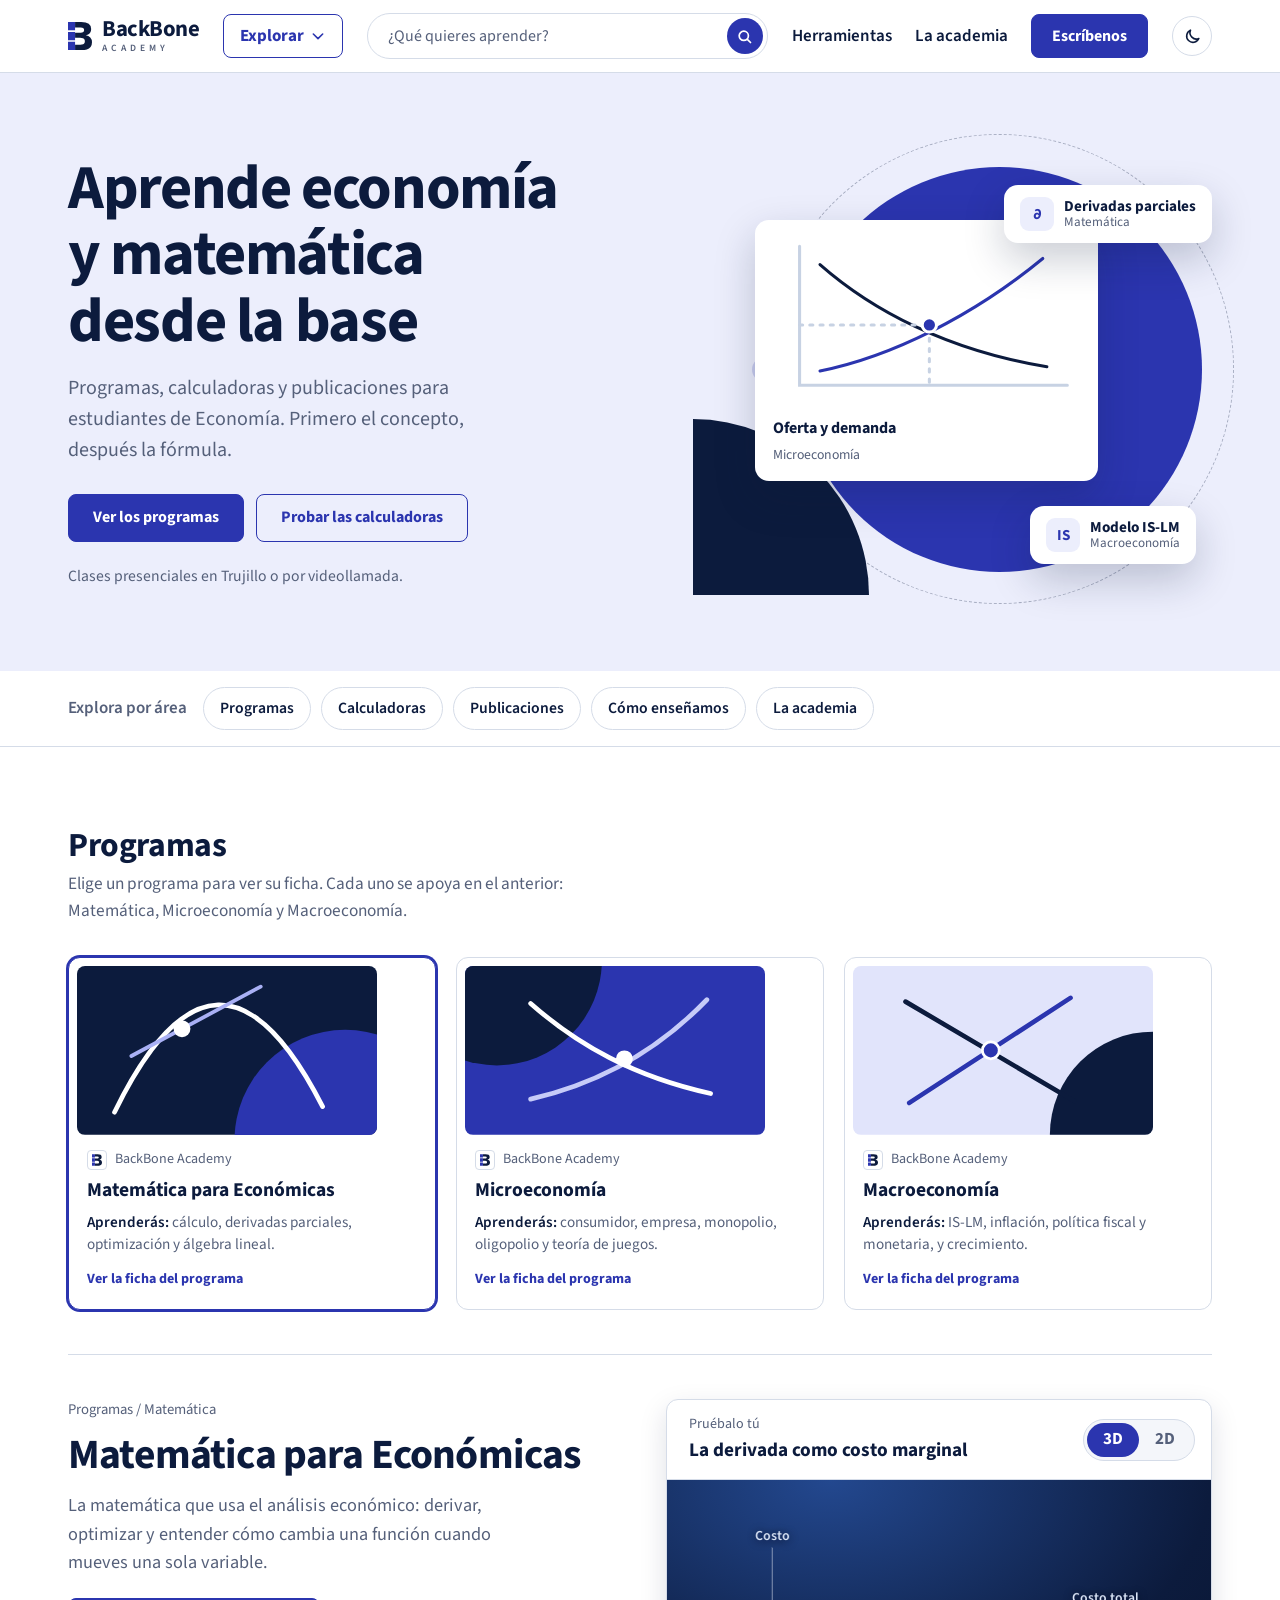
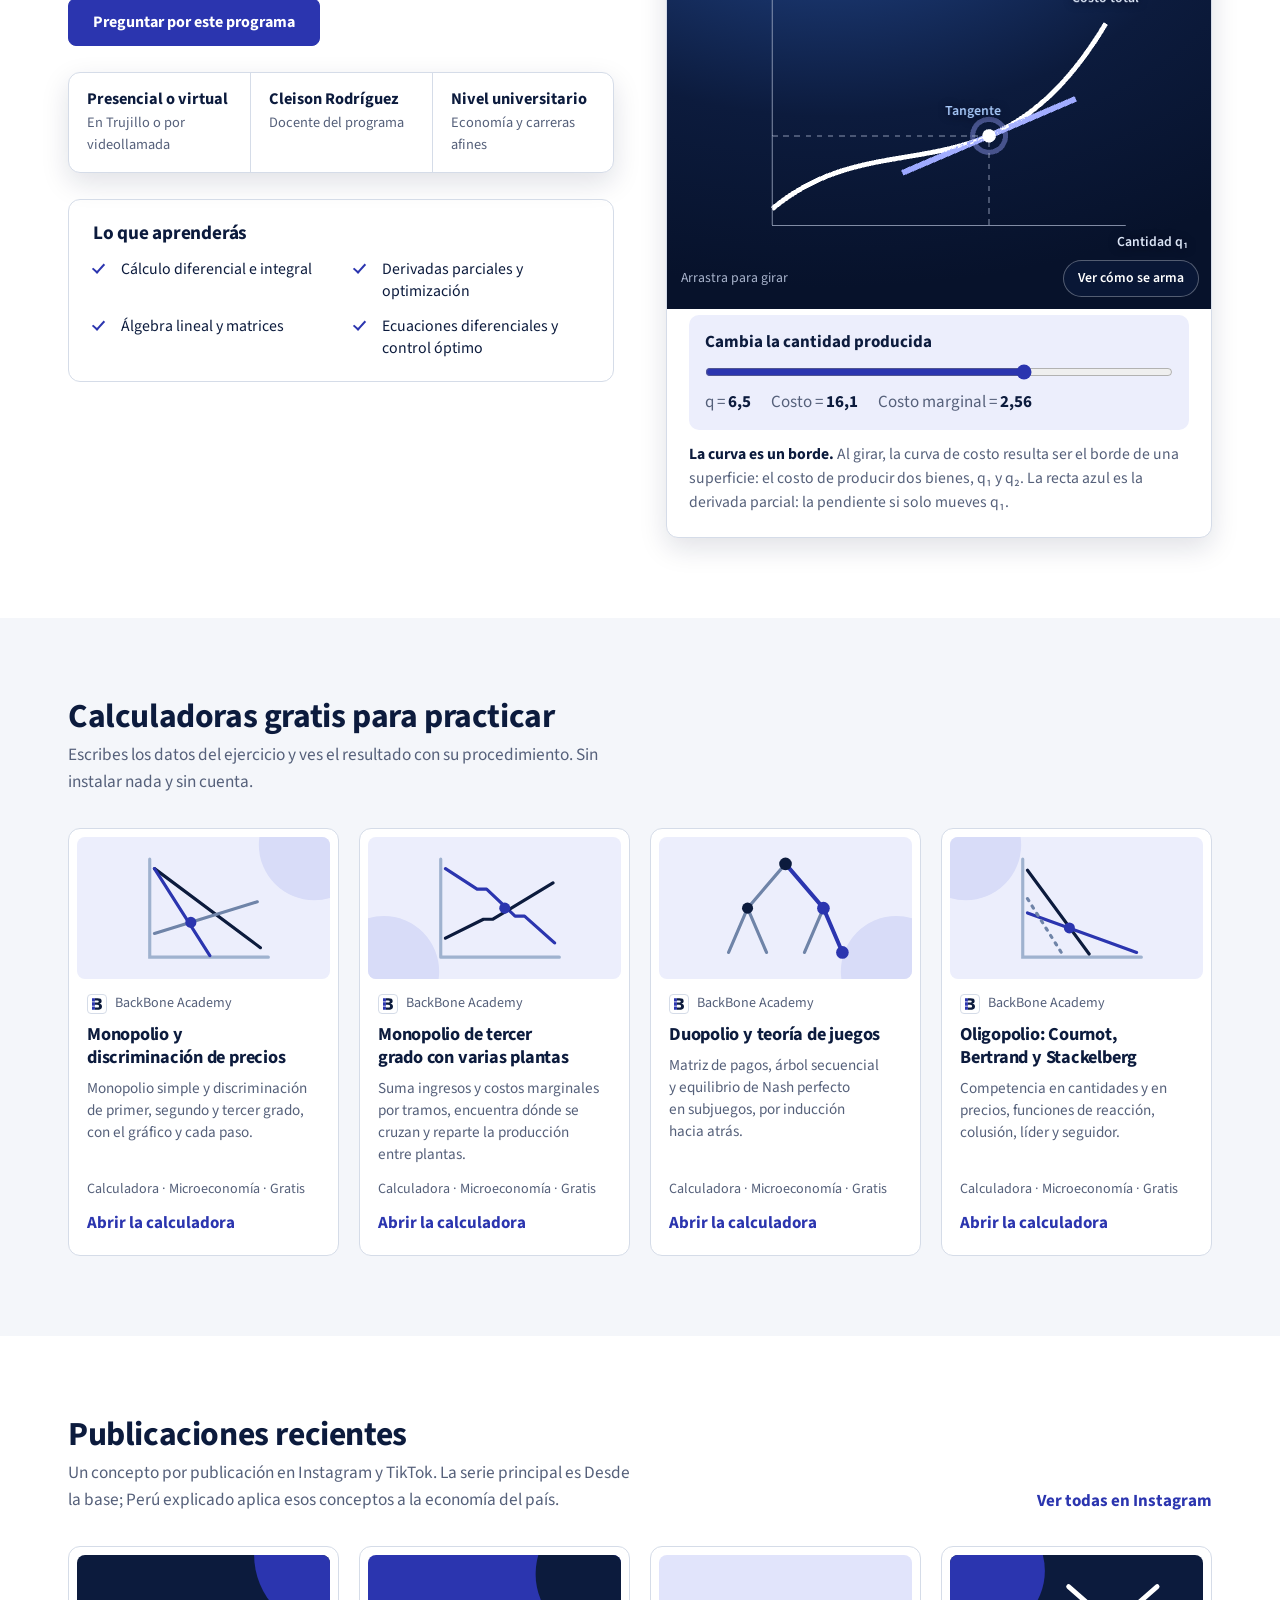
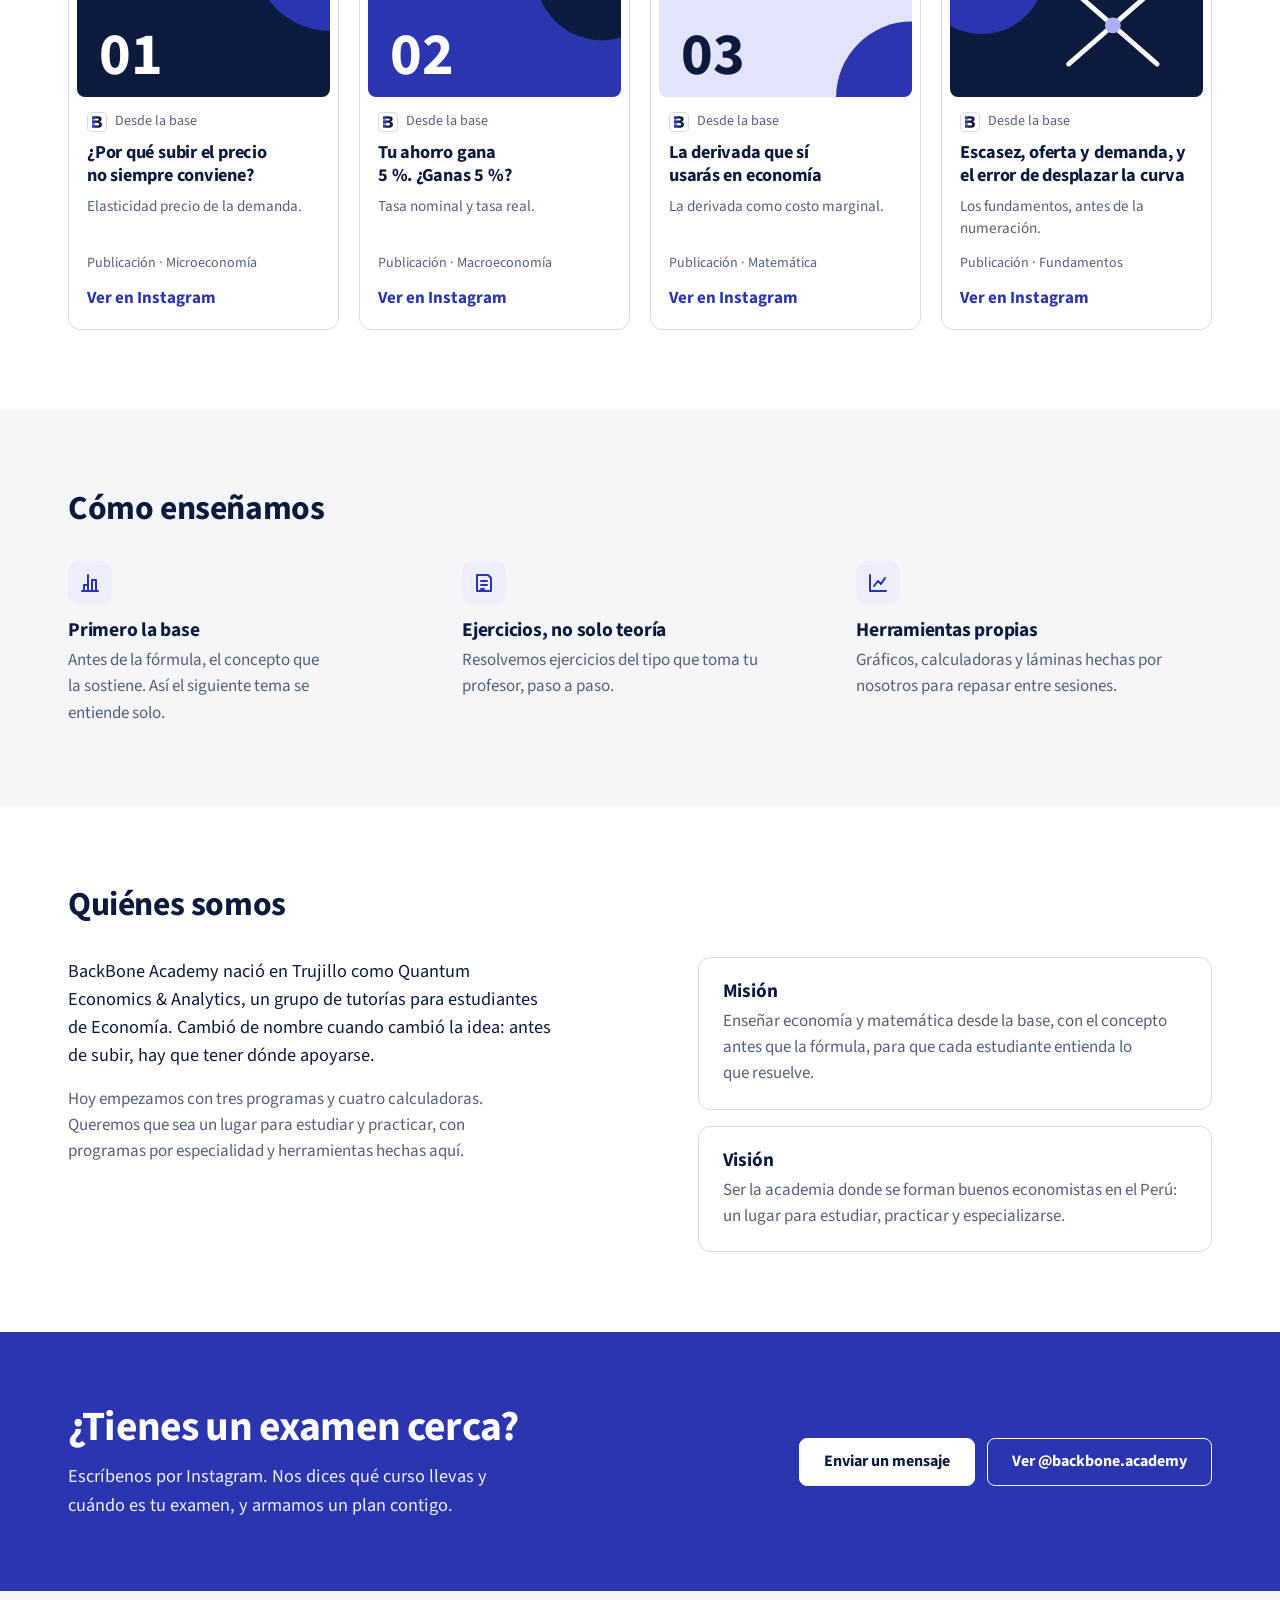
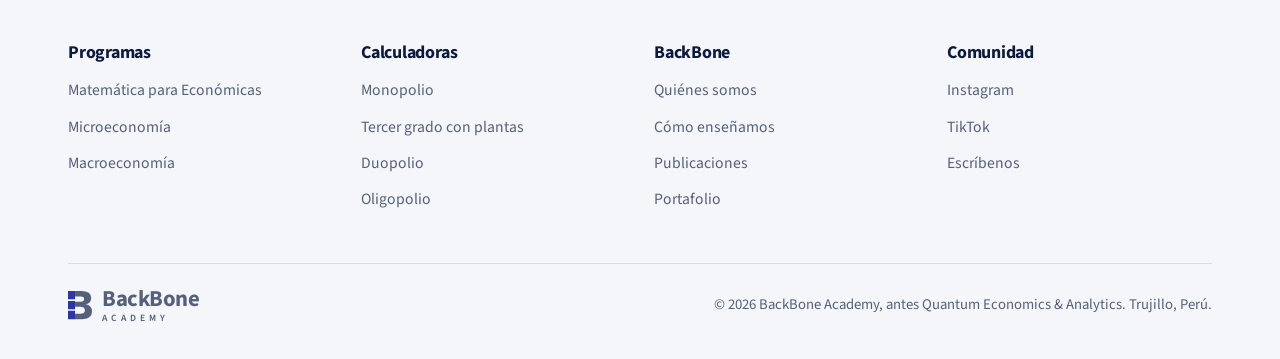
==== commit 4604233b: "Favicon: la B ocupa todo el ícono y se adapta a modo claro u oscuro - Quita el recuadro blanco; la B" ====
--- a/index.html
+++ b/index.html
@@ -9,7 +9,9 @@
 <meta property="og:description" content="Aprende economía y matemática desde la base: programas, calculadoras gratis y publicaciones.">
 <meta property="og:type" content="website">
 <meta name="theme-color" content="#FFFFFF">
+<link rel="icon" href="assets/img/favicon-32.png" type="image/png" sizes="32x32">
 <link rel="icon" href="assets/img/favicon-academy.svg" type="image/svg+xml">
+<link rel="apple-touch-icon" href="assets/img/apple-touch-icon.png">
 <link rel="preconnect" href="https://fonts.googleapis.com">
 <link rel="preconnect" href="https://fonts.gstatic.com" crossorigin>
 <link rel="stylesheet" href="https://fonts.googleapis.com/css2?family=Source+Sans+3:wght@400;600;700&display=swap">
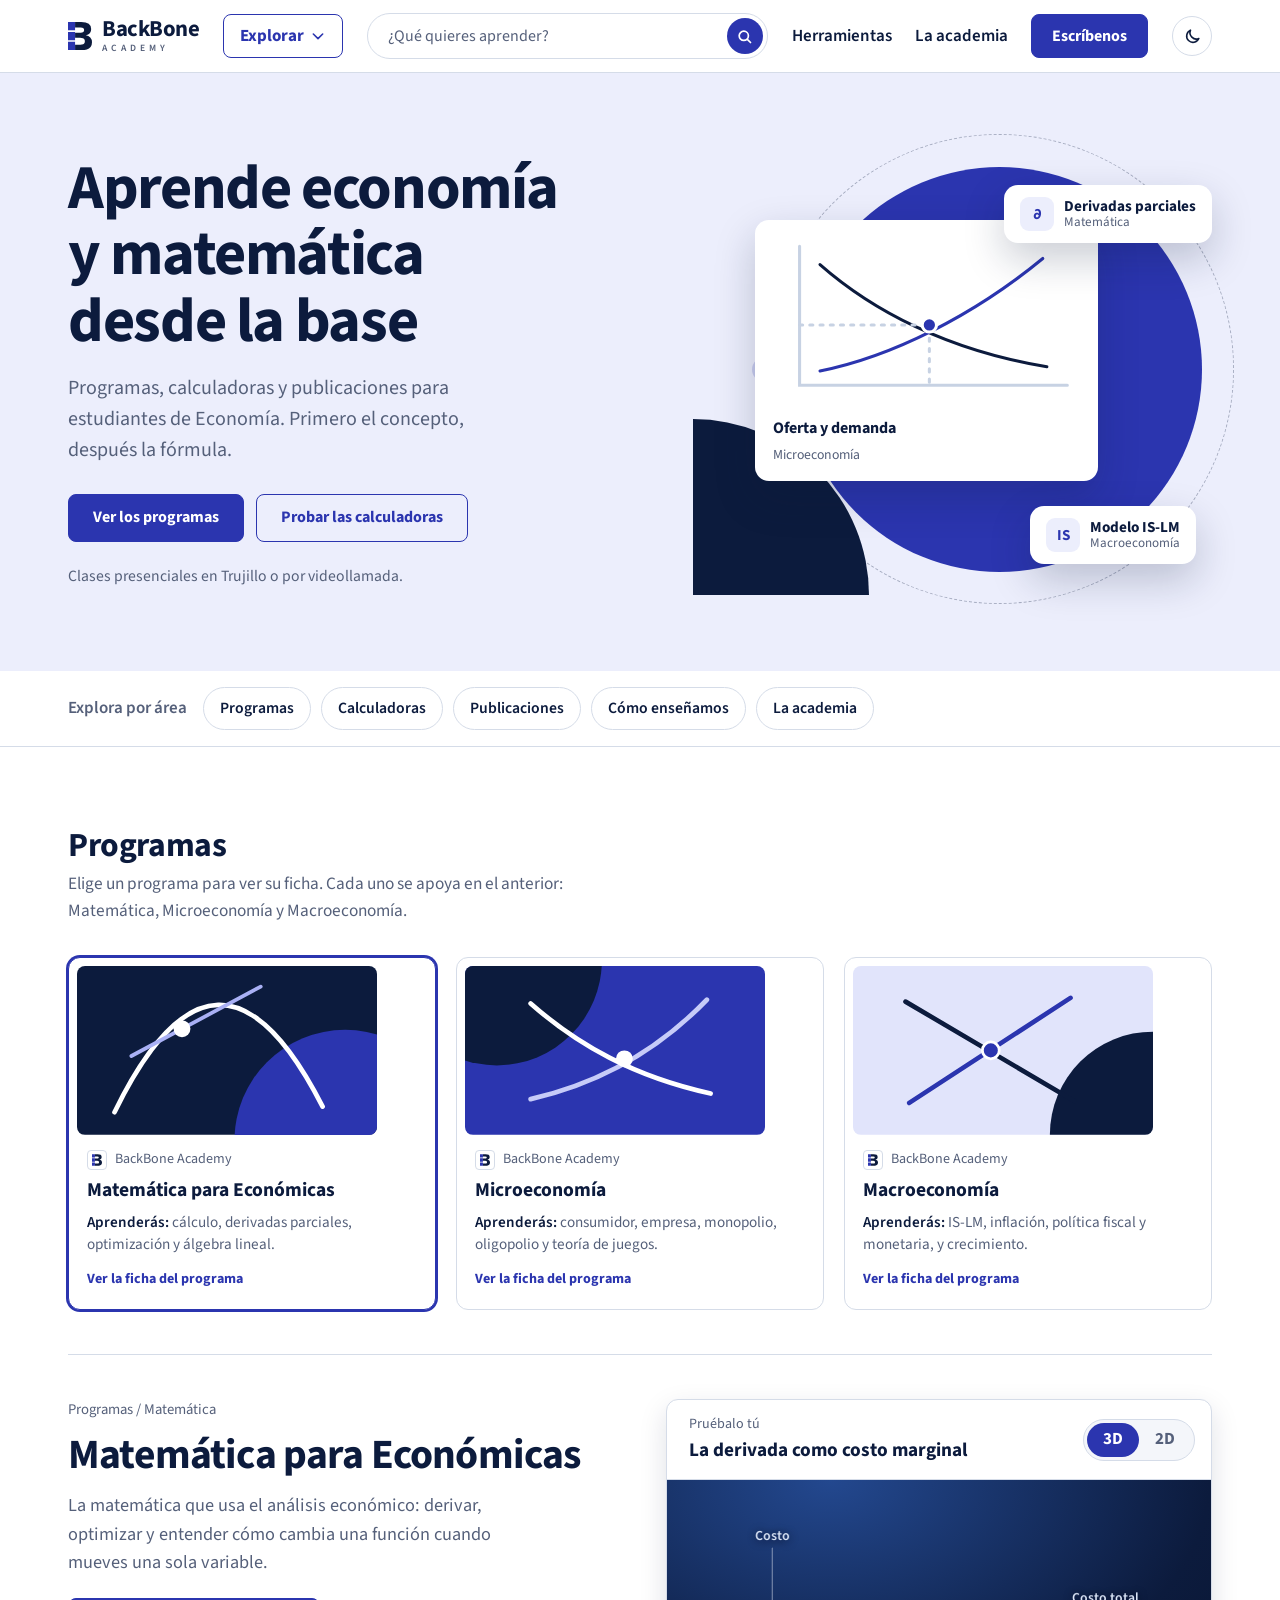
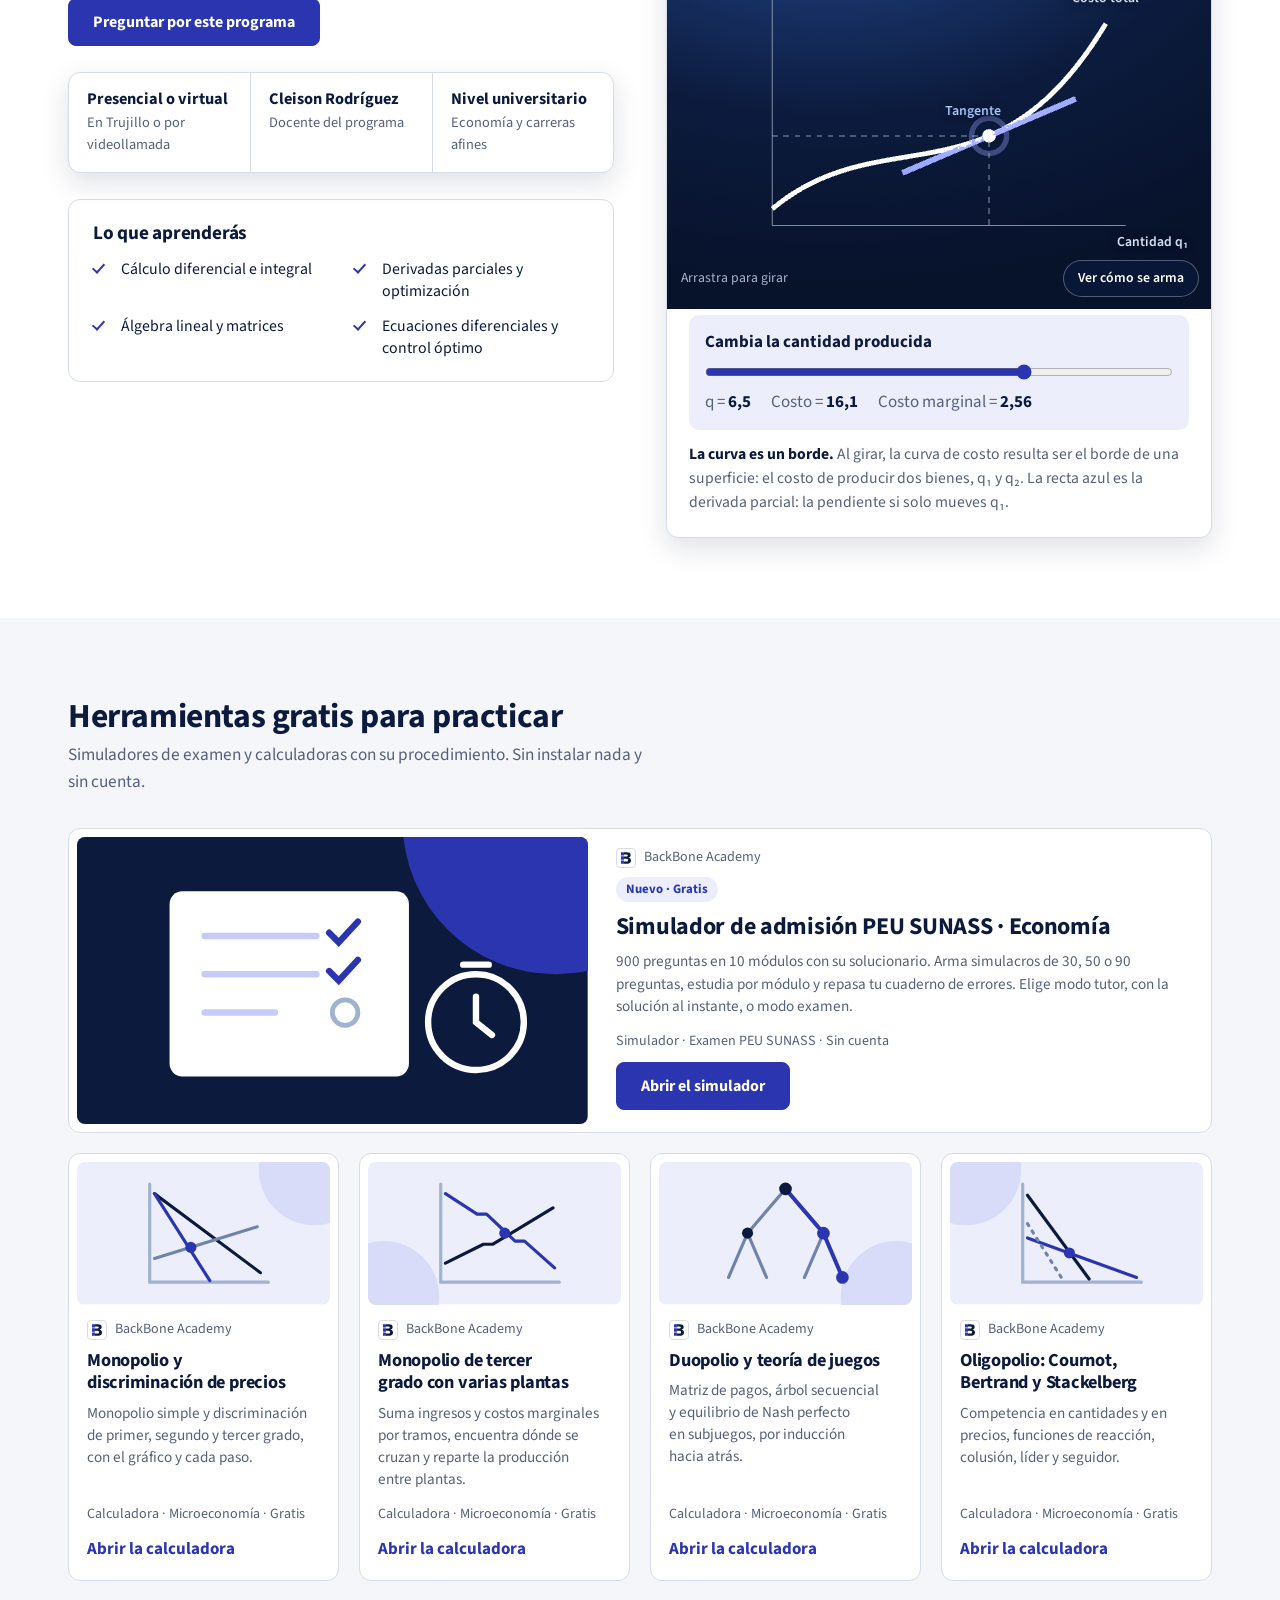
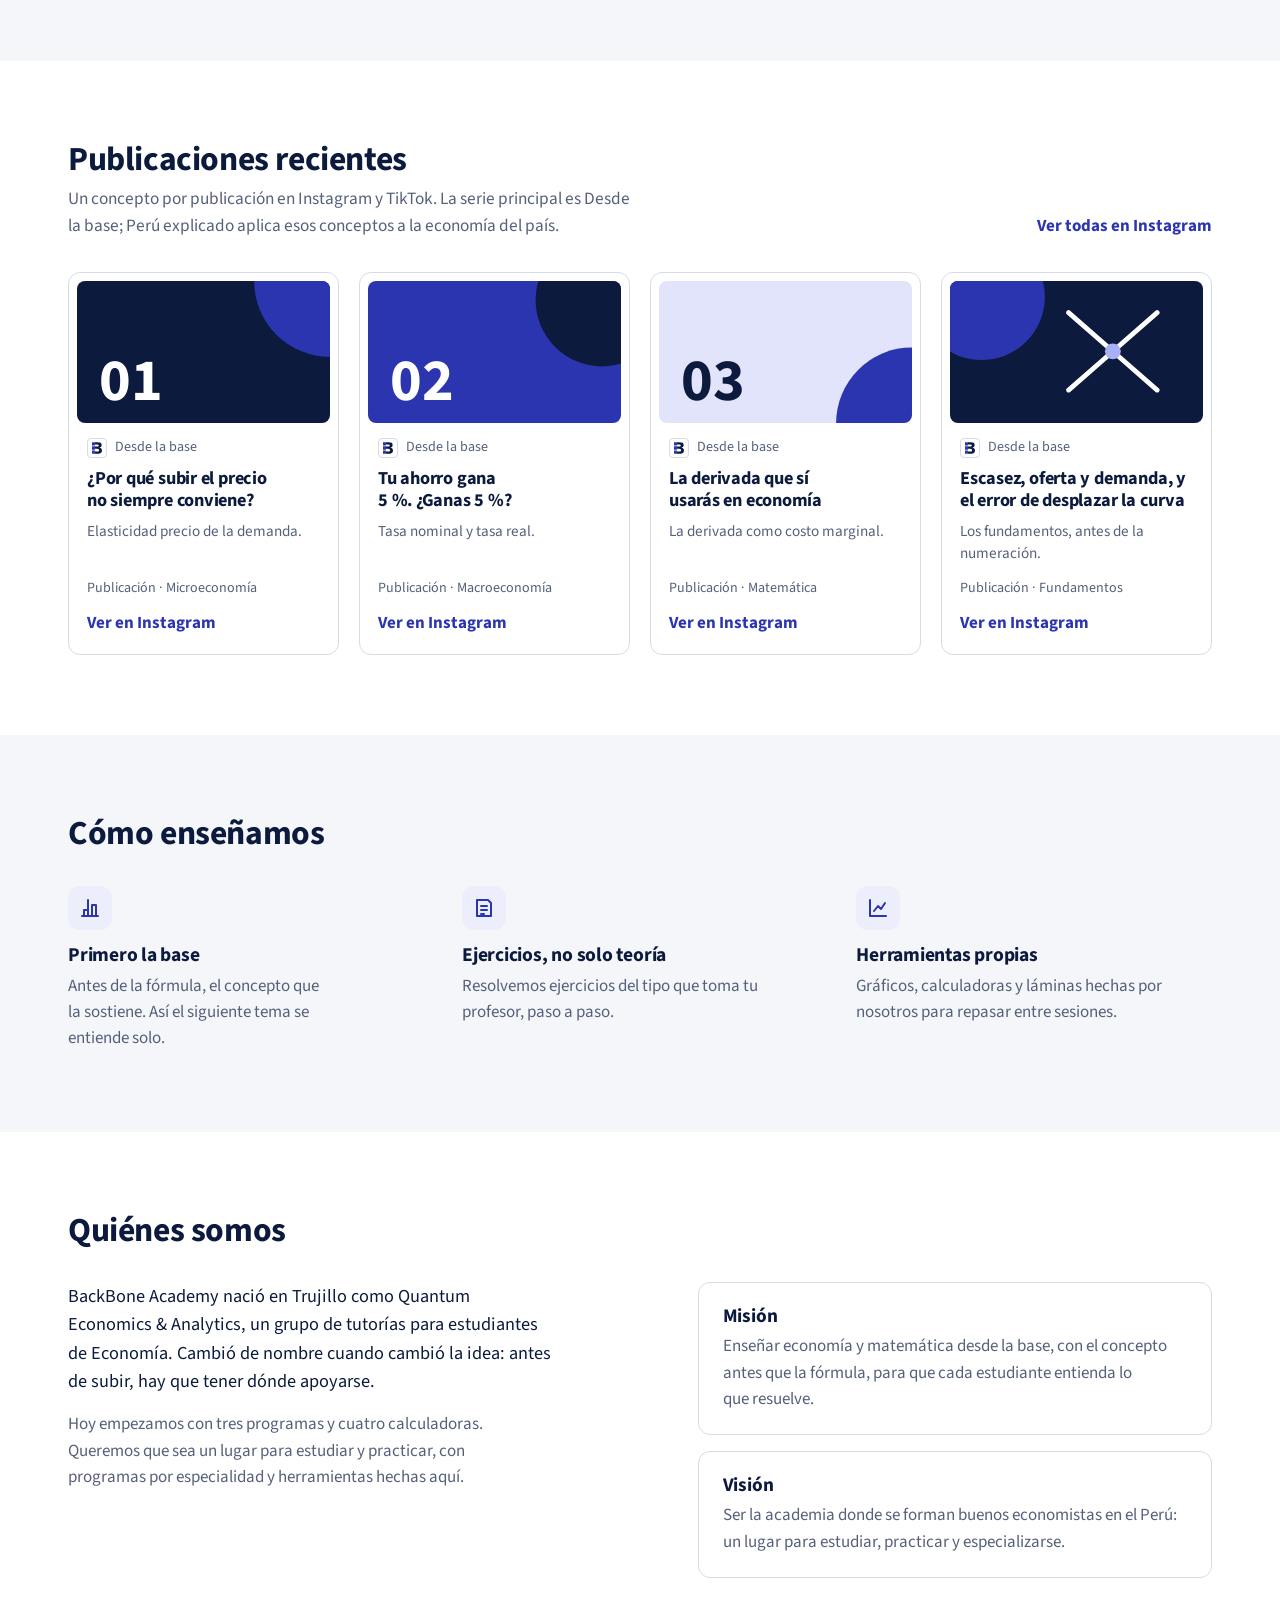
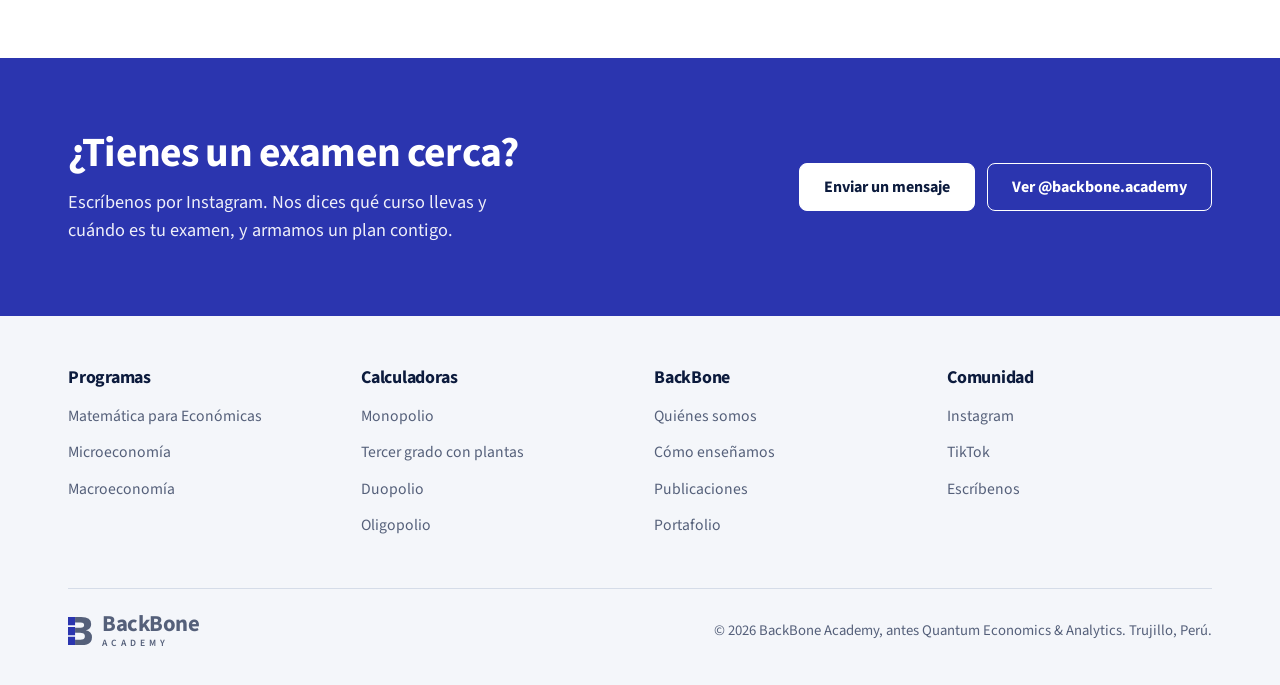
==== commit a5d3b1e1: "Añade el simulador PEU SUNASS a la portada - Tarjeta destacada en Herramientas con enlace al simulad" ====
--- a/index.html
+++ b/index.html
@@ -52,6 +52,7 @@
         <div>
           <h3>Más en BackBone</h3>
           <ul>
+            <li><a href="https://leonardovelasquez14-detg.github.io/peu-sunass-economia/" target="_blank" rel="noopener">Simulador PEU SUNASS</a></li>
             <li><a href="#practica">Calculadoras gratis</a></li>
             <li><a href="#publicaciones">Publicaciones</a></li>
             <li><a href="#academia">La academia</a></li>
@@ -284,12 +285,23 @@
   <div class="envoltura">
     <div class="titulo-seccion">
       <div>
-        <h2>Calculadoras gratis para practicar</h2>
-        <p>Escribes los datos del ejercicio y ves el resultado con su procedimiento. Sin instalar nada y sin cuenta.</p>
+        <h2>Herramientas gratis para practicar</h2>
+        <p>Simuladores de examen y calculadoras con su procedimiento. Sin instalar nada y sin cuenta.</p>
       </div>
     </div>
 
     <ul class="tarjetas">
+      <li class="tarjeta tarjeta-destacada" data-tipo="Simulador">
+        <div class="tarjeta-imagen"><svg viewBox="0 0 320 180" preserveAspectRatio="xMidYMid slice" aria-hidden="true"><rect width="320" height="180" fill="#0C1B3D"/><circle cx="300" cy="-10" r="96" fill="#2B35AF"/><rect x="58" y="34" width="150" height="116" rx="8" fill="#FFFFFF"/><g fill="none" stroke-width="4" stroke-linecap="round"><path d="M80 62h70M80 86h70M80 110h44" stroke="#C6CBF8"/><path d="M158 60l6 6 12-13M158 84l6 6 12-13" stroke="#2B35AF"/></g><circle cx="168" cy="110" r="8" fill="none" stroke="#9FB2CF" stroke-width="3"/><g fill="none" stroke="#FFFFFF" stroke-width="4" stroke-linecap="round"><circle cx="250" cy="116" r="30"/><path d="M250 100v16l10 8M242 80h16"/></g></svg></div>
+        <div class="tarjeta-cuerpo">
+          <p class="tarjeta-origen"><svg viewBox="13.69 8 52.43 61.59" aria-hidden="true"><path fill="currentColor" d="M29.13 57.74L40.59 57.74Q44.61 57.74 46.75 56.74Q48.89 55.73 49.7 54Q50.51 52.27 50.51 50.17Q50.51 48.03 49.61 46.3Q48.72 44.57 46.43 43.56Q44.14 42.56 39.99 42.56L29.13 42.56L29.13 31.48L41.32 31.48Q45.08 31.48 47.01 30.09Q48.93 28.7 48.93 25.66Q48.93 23.05 47.3 21.45Q45.68 19.85 41.4 19.85L29.13 19.85L29.13 8L42.51 8Q53.68 8 58.98 11.89Q64.28 15.78 64.28 23.14Q64.28 28.02 62.36 30.86Q60.43 33.7 57.57 35.07Q55 36.36 52.44 36.83Q58.81 37.94 62.4 41.7Q66.12 45.59 66.12 52.48Q66.12 58.98 63.04 62.72Q59.96 66.47 54.9 68.03Q49.83 69.59 43.88 69.59L29.13 69.59Z"/><path class="logo-columna" d="M13.69 26.2L13.69 8L29.13 8L29.13 26.2L13.69 26.2ZM13.69 69.59L13.69 51.4L29.13 51.4L29.13 69.59ZM13.69 47.8L13.69 29.8L29.13 29.8L29.13 47.8L13.69 47.8Z"/></svg> BackBone Academy</p>
+          <p class="tarjeta-etiqueta">Nuevo · Gratis</p>
+          <h3>Simulador de admisión PEU SUNASS · Economía</h3>
+          <p class="tarjeta-texto">900 preguntas en 10 módulos con su solucionario. Arma simulacros de 30, 50 o 90 preguntas, estudia por módulo y repasa tu cuaderno de errores. Elige modo tutor, con la solución al instante, o modo examen.</p>
+          <p class="tarjeta-meta">Simulador · Examen PEU SUNASS · Sin cuenta</p>
+          <a class="boton tarjeta-enlace" href="https://leonardovelasquez14-detg.github.io/peu-sunass-economia/" target="_blank" rel="noopener">Abrir el simulador</a>
+        </div>
+      </li>
       <li class="tarjeta">
         <div class="tarjeta-imagen"><svg viewBox="0 0 320 180" preserveAspectRatio="xMidYMid slice" aria-hidden="true"><rect width="320" height="180" fill="#ECEEFC"/><circle cx="300" cy="10" r="70" fill="#D8DCF8"/><g fill="none" stroke="#0C1B3D" stroke-width="4" stroke-linecap="round"><path d="M92 28v124h150" stroke="#9FB2CF"/><path d="M98 40 232 140"/><path d="M98 40 168 150" stroke="#2B35AF"/><path d="M98 122 228 82" stroke="#6F84A8"/></g><circle cx="144" cy="108" r="7" fill="#2B35AF"/></svg></div>
         <div class="tarjeta-cuerpo">
--- a/assets/css/academy.css
+++ b/assets/css/academy.css
@@ -267,6 +267,12 @@
 .tarjeta-texto b { color: var(--texto); font-weight: 600; }
 .tarjeta-meta { margin-top: auto; font-size: .88rem; color: var(--texto-2); }
 .tarjeta-enlace { margin-top: 10px; align-self: flex-start; }
+.tarjeta-origen .logo-columna { fill: #2B35AF; }
+.tarjeta-destacada { grid-column: 1 / -1; display: grid; grid-template-columns: minmax(0, 1fr) minmax(0, 1.15fr); gap: 8px 28px; align-items: center; }
+.tarjeta-destacada .tarjeta-cuerpo { padding: 10px 14px 14px 0; }
+.tarjeta-destacada h3 { font-size: 1.5rem; }
+.tarjeta-etiqueta { align-self: flex-start; font-size: .8rem; font-weight: 700; color: var(--enfasis); background: var(--tinte); border-radius: 999px; padding: 3px 10px; margin-bottom: 10px; }
+@media (max-width: 900px) { .tarjeta-destacada { grid-template-columns: minmax(0, 1fr); } .tarjeta-destacada .tarjeta-cuerpo { padding: 14px 10px 10px; } }
 /* el enlace cubre toda la tarjeta */
 .tarjeta-enlace::after { content: ""; position: absolute; inset: 0; border-radius: 12px; }
 /* las tarjetas de programa son también las pestañas de la ficha */
